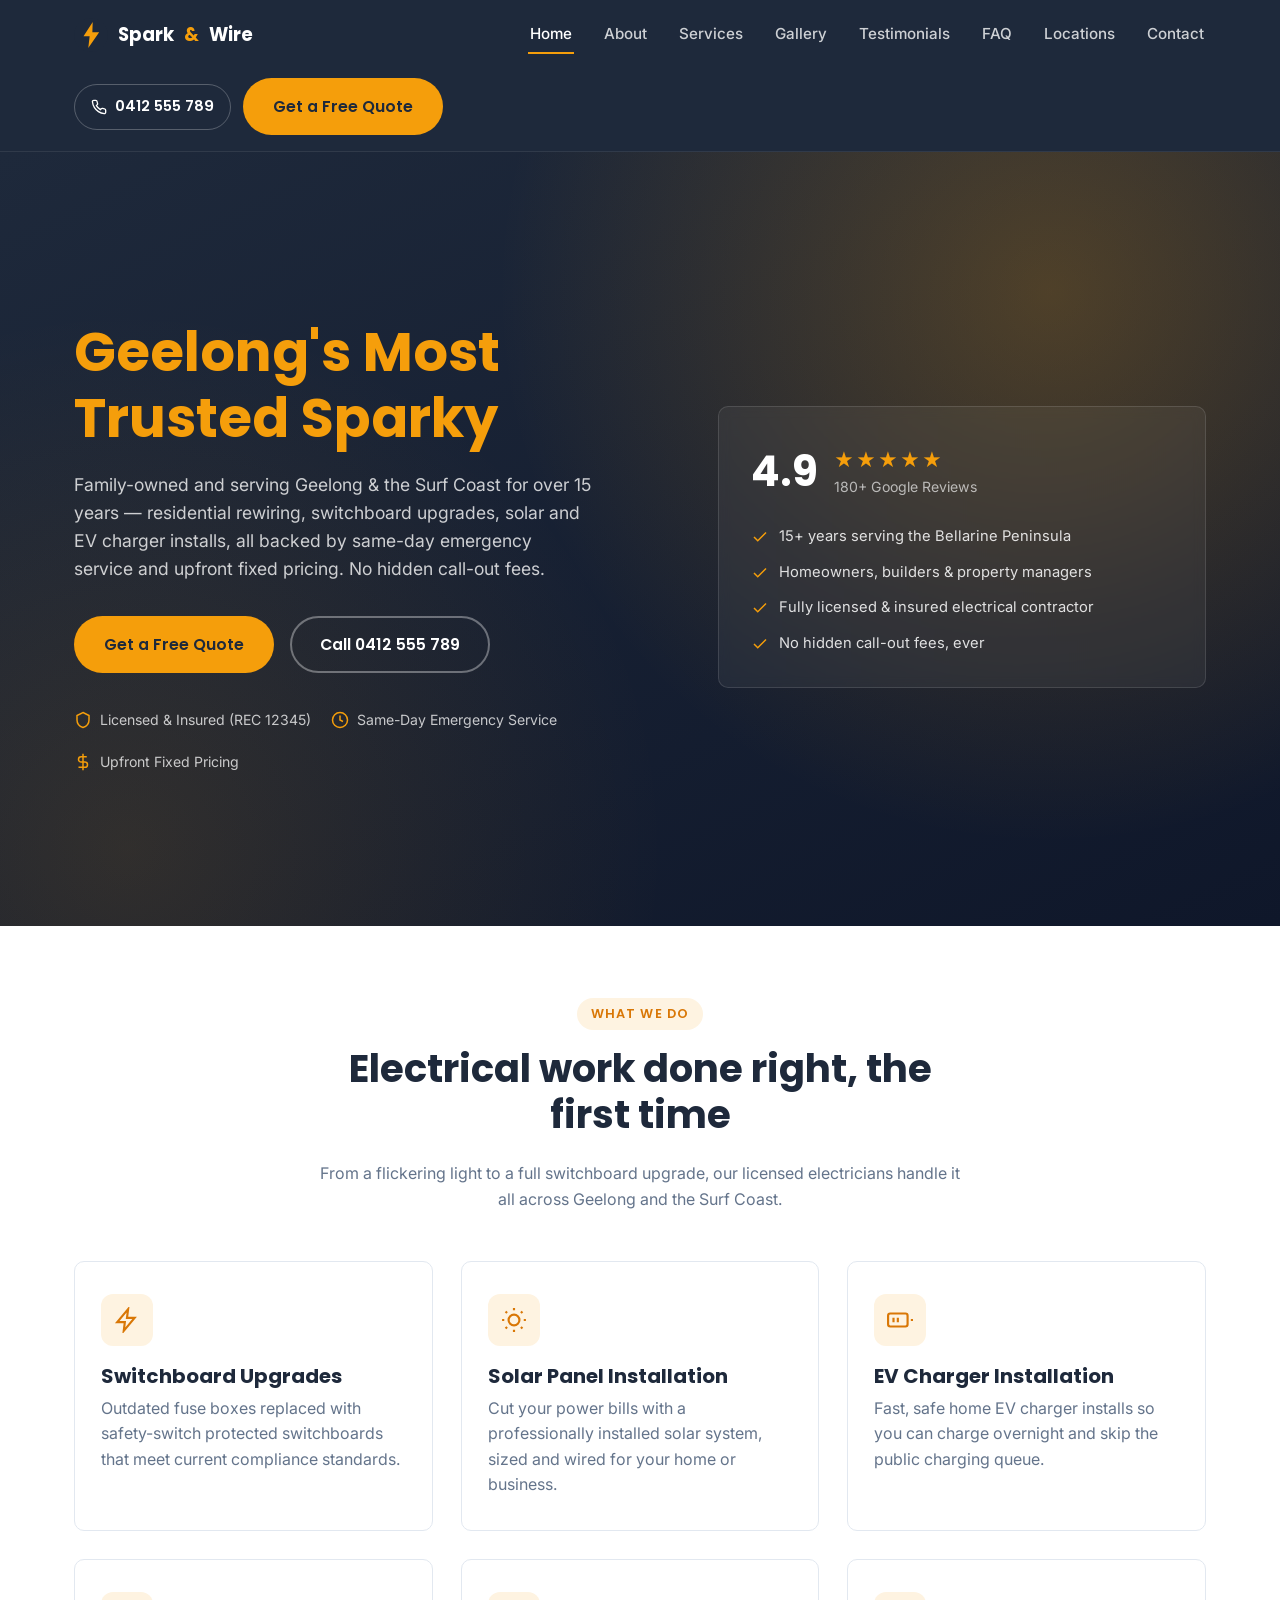
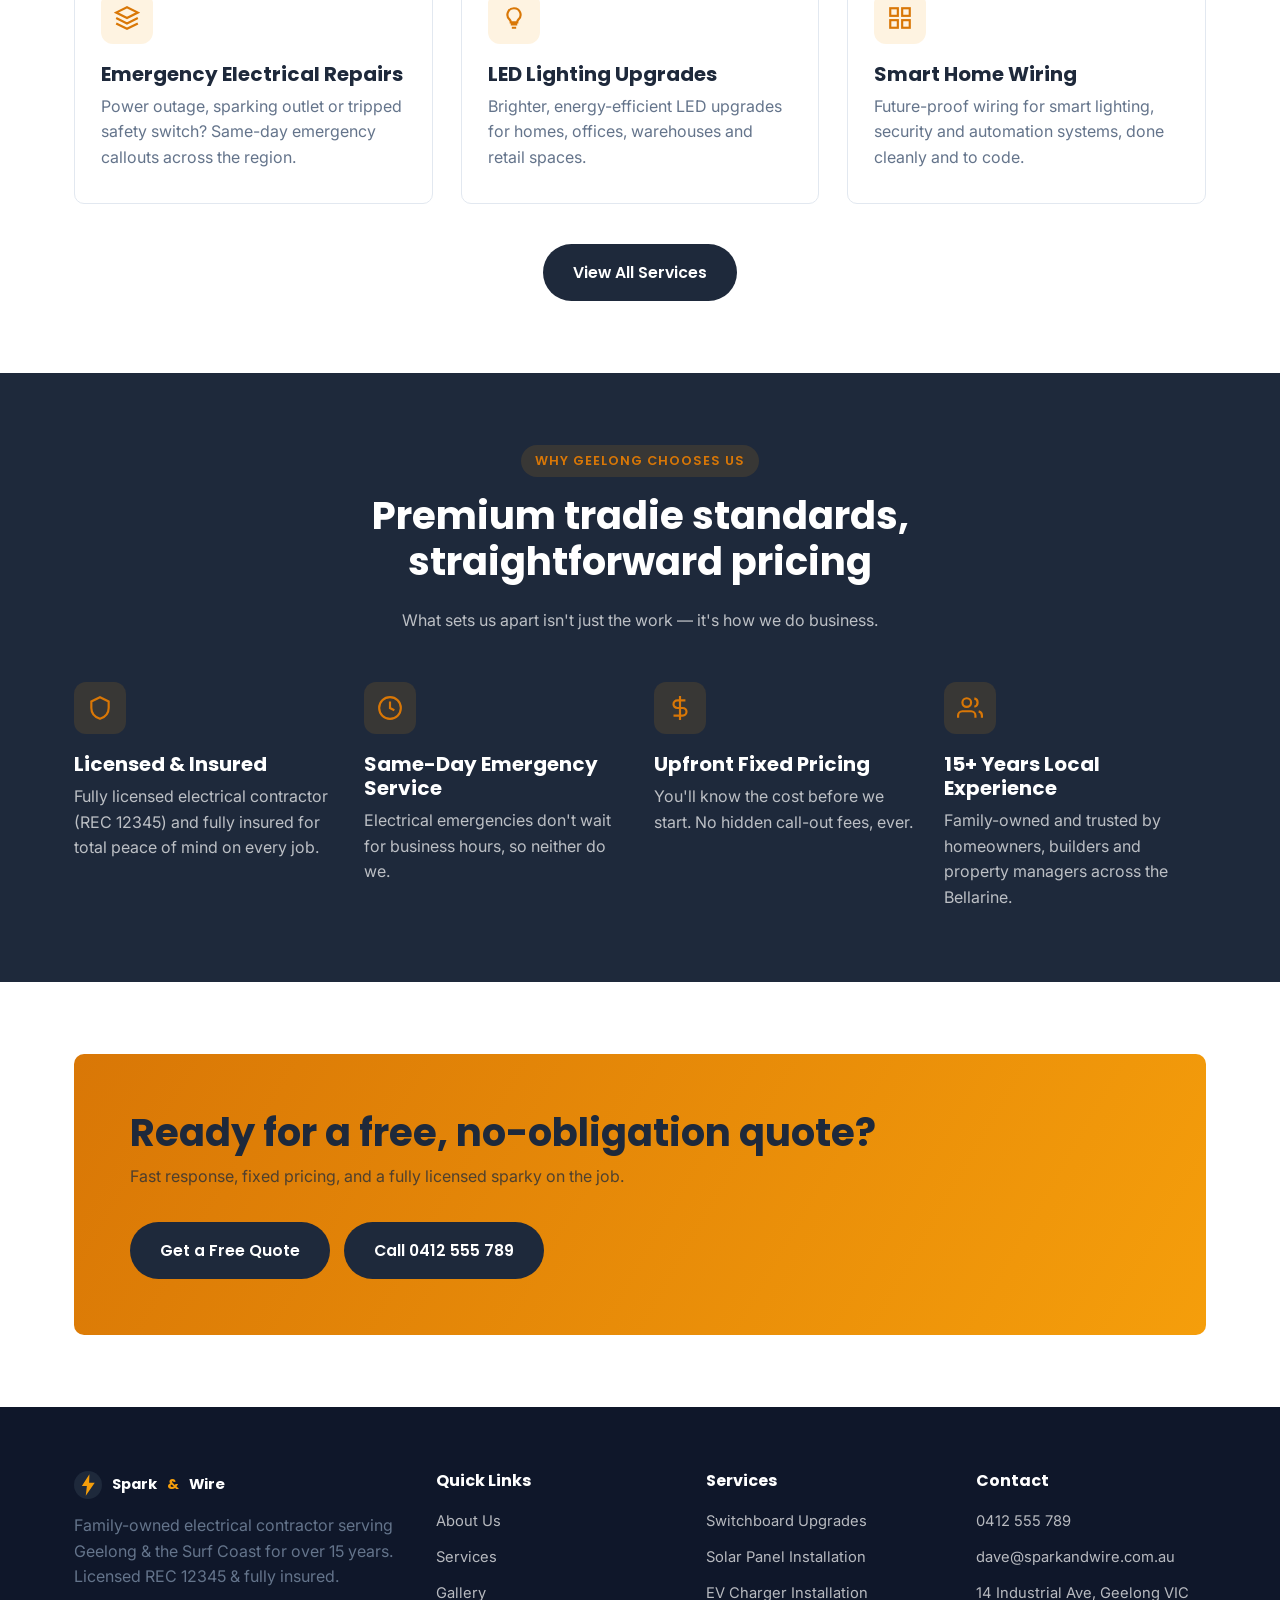
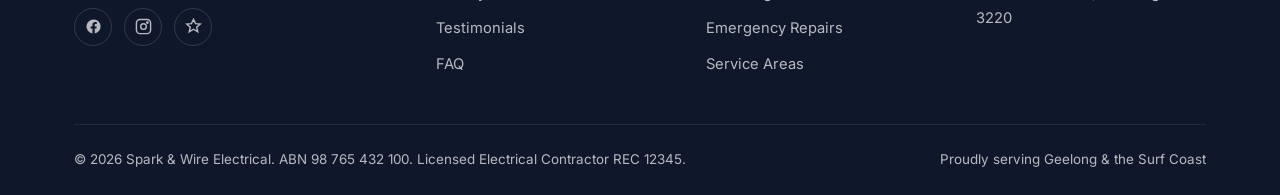
==== sites/spark-wire-electrical/index.html @ cfc1dd5f "Generated site: Spark & Wire Electrical" ====
<!DOCTYPE html>
<html lang="en-AU">
<head>
<meta charset="UTF-8">
<meta name="viewport" content="width=device-width, initial-scale=1.0">
<title>Electrician Geelong | Spark &amp; Wire Electrical — Surf Coast &amp; Bellarine</title>
<meta name="description" content="Licensed Geelong electrician with 15+ years' experience. Same-day emergency repairs, switchboard upgrades, solar &amp; EV charger installs. 4.9★ rated, 180+ reviews.">
<link rel="icon" type="image/svg+xml" href="data:image/svg+xml,%3Csvg xmlns='http://www.w3.org/2000/svg' viewBox='0 0 100 100'%3E%3Ccircle cx='50' cy='50' r='50' fill='%231e293b'/%3E%3Cpath d='M55 12 L28 54 H46 L42 88 L74 42 H54 Z' fill='%23f59e0b'/%3E%3C/svg%3E">
<link rel="preconnect" href="https://fonts.googleapis.com">
<link rel="preconnect" href="https://fonts.gstatic.com" crossorigin>
<link href="https://fonts.googleapis.com/css2?family=Poppins:wght@600;700&family=Inter:wght@400;500;600&display=swap" rel="stylesheet">
<link rel="stylesheet" href="style.css">
<meta property="og:type" content="website">
<meta property="og:title" content="Electrician Geelong | Spark & Wire Electrical">
<meta property="og:description" content="Licensed Geelong electrician with 15+ years' experience. Same-day emergency repairs, switchboard upgrades, solar & EV charger installs. 4.9★ rated, 180+ reviews.">
<meta property="og:url" content="https://www.sparkandwire.com.au/">
<script type="application/ld+json">
{
  "@context": "https://schema.org",
  "@type": "Electrician",
  "name": "Spark & Wire Electrical",
  "telephone": "+61412555789",
  "email": "dave@sparkandwire.com.au",
  "address": {
    "@type": "PostalAddress",
    "streetAddress": "14 Industrial Ave",
    "addressLocality": "Geelong",
    "addressRegion": "VIC",
    "postalCode": "3220",
    "addressCountry": "AU"
  },
  "areaServed": ["Geelong","Geelong West","Newtown","Belmont","Highton","Ocean Grove","Barwon Heads","Torquay","Lara","Corio"],
  "aggregateRating": { "@type": "AggregateRating", "ratingValue": "4.9", "reviewCount": "180" },
  "url": "https://www.sparkandwire.com.au",
  "priceRange": "$$",
  "sameAs": ["https://facebook.com/sparkandwiregeelong", "https://instagram.com/sparkandwire", "https://g.page/sparkandwireelectrical"]
}
</script>
</head>
<body>

<header class="site-header">
  <div class="header-inner">
    <a class="logo" href="index.html">
      <svg class="logo-mark" viewBox="0 0 100 100" xmlns="http://www.w3.org/2000/svg" aria-hidden="true">
        <circle cx="50" cy="50" r="50" fill="#1e293b"/>
        <path d="M55 12 L28 54 H46 L42 88 L74 42 H54 Z" fill="#f59e0b"/>
      </svg>
      Spark<span>&amp;</span>Wire
    </a>
    <nav class="main-nav" aria-label="Primary">
      <a href="index.html" aria-current="page">Home</a>
      <a href="about.html">About</a>
      <a href="services.html">Services</a>
      <a href="gallery.html">Gallery</a>
      <a href="testimonials.html">Testimonials</a>
      <a href="faq.html">FAQ</a>
      <a href="locations.html">Locations</a>
      <a href="contact.html">Contact</a>
    </nav>
    <div class="header-actions">
      <a class="call-btn" href="tel:+61412555789">
        <svg width="16" height="16" viewBox="0 0 24 24" fill="none" stroke="currentColor" stroke-width="2"><path d="M22 16.92v3a2 2 0 0 1-2.18 2 19.79 19.79 0 0 1-8.63-3.07 19.5 19.5 0 0 1-6-6 19.79 19.79 0 0 1-3.07-8.67A2 2 0 0 1 4.11 2h3a2 2 0 0 1 2 1.72c.127.96.361 1.903.7 2.81a2 2 0 0 1-.45 2.11L8.09 9.91a16 16 0 0 0 6 6l1.27-1.27a2 2 0 0 1 2.11-.45c.907.339 1.85.573 2.81.7A2 2 0 0 1 22 16.92z"/></svg>
        0412 555 789
      </a>
      <a class="btn btn-primary" href="contact.html">Get a Free Quote</a>
    </div>
  </div>
</header>

<main>

  <section class="hero">
    <div class="hero-inner">
      <div>
        <h1><em>Geelong's Most Trusted Sparky</em></h1>
        <p class="lead">Family-owned and serving Geelong &amp; the Surf Coast for over 15 years — residential rewiring, switchboard upgrades, solar and EV charger installs, all backed by same-day emergency service and upfront fixed pricing. No hidden call-out fees.</p>
        <div class="hero-ctas">
          <a class="btn btn-primary" href="contact.html">Get a Free Quote</a>
          <a class="btn btn-outline" href="tel:+61412555789">Call 0412 555 789</a>
        </div>
        <div class="trust-strip">
          <span class="trust-item"><svg viewBox="0 0 24 24" fill="none" stroke="currentColor" stroke-width="2"><path d="M12 2l8 4v6c0 5-3.5 8.5-8 10-4.5-1.5-8-5-8-10V6l8-4z"/></svg>Licensed &amp; Insured (REC 12345)</span>
          <span class="trust-item"><svg viewBox="0 0 24 24" fill="none" stroke="currentColor" stroke-width="2"><circle cx="12" cy="12" r="10"/><path d="M12 6v6l4 2"/></svg>Same-Day Emergency Service</span>
          <span class="trust-item"><svg viewBox="0 0 24 24" fill="none" stroke="currentColor" stroke-width="2"><path d="M12 1v22M17 5H9.5a3.5 3.5 0 0 0 0 7h5a3.5 3.5 0 0 1 0 7H6"/></svg>Upfront Fixed Pricing</span>
        </div>
      </div>
      <div class="hero-badge">
        <div class="rating-block">
          <div class="rating-number">4.9</div>
          <div>
            <div class="stars">★★★★★</div>
            <div class="rating-count">180+ Google Reviews</div>
          </div>
        </div>
        <ul class="hero-badge-list">
          <li><svg viewBox="0 0 24 24" fill="none" stroke="currentColor" stroke-width="2"><path d="M20 6L9 17l-5-5"/></svg>15+ years serving the Bellarine Peninsula</li>
          <li><svg viewBox="0 0 24 24" fill="none" stroke="currentColor" stroke-width="2"><path d="M20 6L9 17l-5-5"/></svg>Homeowners, builders &amp; property managers</li>
          <li><svg viewBox="0 0 24 24" fill="none" stroke="currentColor" stroke-width="2"><path d="M20 6L9 17l-5-5"/></svg>Fully licensed &amp; insured electrical contractor</li>
          <li><svg viewBox="0 0 24 24" fill="none" stroke="currentColor" stroke-width="2"><path d="M20 6L9 17l-5-5"/></svg>No hidden call-out fees, ever</li>
        </ul>
      </div>
    </div>
  </section>

  <section class="section-alt">
    <div class="container">
      <div class="section-head reveal">
        <span class="eyebrow">What We Do</span>
        <h2>Electrical work done right, the first time</h2>
        <p>From a flickering light to a full switchboard upgrade, our licensed electricians handle it all across Geelong and the Surf Coast.</p>
      </div>
      <div class="grid grid-3">
        <div class="card reveal">
          <div class="icon-badge"><svg viewBox="0 0 24 24" fill="none" stroke="currentColor" stroke-width="2"><path d="M13 2L3 14h7l-1 8 10-12h-7l1-8z"/></svg></div>
          <h3>Switchboard Upgrades</h3>
          <p>Outdated fuse boxes replaced with safety-switch protected switchboards that meet current compliance standards.</p>
        </div>
        <div class="card reveal">
          <div class="icon-badge"><svg viewBox="0 0 24 24" fill="none" stroke="currentColor" stroke-width="2"><circle cx="12" cy="12" r="5"/><path d="M12 1v2M12 21v2M4.2 4.2l1.4 1.4M18.4 18.4l1.4 1.4M1 12h2M21 12h2M4.2 19.8l1.4-1.4M18.4 5.6l1.4-1.4"/></svg></div>
          <h3>Solar Panel Installation</h3>
          <p>Cut your power bills with a professionally installed solar system, sized and wired for your home or business.</p>
        </div>
        <div class="card reveal">
          <div class="icon-badge"><svg viewBox="0 0 24 24" fill="none" stroke="currentColor" stroke-width="2"><rect x="1" y="6" width="18" height="12" rx="2"/><path d="M23 13v-2M6 10v4M10 10v4"/></svg></div>
          <h3>EV Charger Installation</h3>
          <p>Fast, safe home EV charger installs so you can charge overnight and skip the public charging queue.</p>
        </div>
        <div class="card reveal">
          <div class="icon-badge"><svg viewBox="0 0 24 24" fill="none" stroke="currentColor" stroke-width="2"><path d="M12 2L2 7l10 5 10-5-10-5zM2 17l10 5 10-5M2 12l10 5 10-5"/></svg></div>
          <h3>Emergency Electrical Repairs</h3>
          <p>Power outage, sparking outlet or tripped safety switch? Same-day emergency callouts across the region.</p>
        </div>
        <div class="card reveal">
          <div class="icon-badge"><svg viewBox="0 0 24 24" fill="none" stroke="currentColor" stroke-width="2"><path d="M9 18h6M10 21h4M12 3a6 6 0 0 0-4 10.5c.6.6 1 1.4 1 2.5h6c0-1.1.4-1.9 1-2.5A6 6 0 0 0 12 3z"/></svg></div>
          <h3>LED Lighting Upgrades</h3>
          <p>Brighter, energy-efficient LED upgrades for homes, offices, warehouses and retail spaces.</p>
        </div>
        <div class="card reveal">
          <div class="icon-badge"><svg viewBox="0 0 24 24" fill="none" stroke="currentColor" stroke-width="2"><rect x="3" y="3" width="7" height="7"/><rect x="14" y="3" width="7" height="7"/><rect x="14" y="14" width="7" height="7"/><rect x="3" y="14" width="7" height="7"/></svg></div>
          <h3>Smart Home Wiring</h3>
          <p>Future-proof wiring for smart lighting, security and automation systems, done cleanly and to code.</p>
        </div>
      </div>
      <div style="text-align:center; margin-top:40px;">
        <a class="btn btn-dark" href="services.html">View All Services</a>
      </div>
    </div>
  </section>

  <section class="section-dark">
    <div class="container">
      <div class="section-head reveal">
        <span class="eyebrow">Why Geelong Chooses Us</span>
        <h2>Premium tradie standards, straightforward pricing</h2>
        <p>What sets us apart isn't just the work — it's how we do business.</p>
      </div>
      <div class="grid grid-4">
        <div class="reveal">
          <div class="icon-badge"><svg viewBox="0 0 24 24" fill="none" stroke="currentColor" stroke-width="2"><path d="M12 2l8 4v6c0 5-3.5 8.5-8 10-4.5-1.5-8-5-8-10V6l8-4z"/></svg></div>
          <h3>Licensed &amp; Insured</h3>
          <p>Fully licensed electrical contractor (REC 12345) and fully insured for total peace of mind on every job.</p>
        </div>
        <div class="reveal">
          <div class="icon-badge"><svg viewBox="0 0 24 24" fill="none" stroke="currentColor" stroke-width="2"><circle cx="12" cy="12" r="10"/><path d="M12 6v6l4 2"/></svg></div>
          <h3>Same-Day Emergency Service</h3>
          <p>Electrical emergencies don't wait for business hours, so neither do we.</p>
        </div>
        <div class="reveal">
          <div class="icon-badge"><svg viewBox="0 0 24 24" fill="none" stroke="currentColor" stroke-width="2"><path d="M12 1v22M17 5H9.5a3.5 3.5 0 0 0 0 7h5a3.5 3.5 0 0 1 0 7H6"/></svg></div>
          <h3>Upfront Fixed Pricing</h3>
          <p>You'll know the cost before we start. No hidden call-out fees, ever.</p>
        </div>
        <div class="reveal">
          <div class="icon-badge"><svg viewBox="0 0 24 24" fill="none" stroke="currentColor" stroke-width="2"><path d="M17 21v-2a4 4 0 0 0-4-4H5a4 4 0 0 0-4 4v2M9 11a4 4 0 1 0 0-8 4 4 0 0 0 0 8zM23 21v-2a4 4 0 0 0-3-3.87M16 3.13a4 4 0 0 1 0 7.75"/></svg></div>
          <h3>15+ Years Local Experience</h3>
          <p>Family-owned and trusted by homeowners, builders and property managers across the Bellarine.</p>
        </div>
      </div>
    </div>
  </section>

  <section class="section-alt">
    <div class="container">
      <div class="cta-banner reveal">
        <div>
          <h2>Ready for a free, no-obligation quote?</h2>
          <p>Fast response, fixed pricing, and a fully licensed sparky on the job.</p>
        </div>
        <div style="display:flex; gap:14px; flex-wrap:wrap;">
          <a class="btn btn-dark" href="contact.html">Get a Free Quote</a>
          <a class="btn" style="background:var(--color-navy); color:#fff;" href="tel:+61412555789">Call 0412 555 789</a>
        </div>
      </div>
    </div>
  </section>

</main>

<footer class="site-footer">
  <div class="container">
    <div class="footer-grid">
      <div>
        <a class="footer-logo" href="index.html">
          <svg width="28" height="28" viewBox="0 0 100 100" xmlns="http://www.w3.org/2000/svg" aria-hidden="true">
            <circle cx="50" cy="50" r="50" fill="#1e293b"/>
            <path d="M55 12 L28 54 H46 L42 88 L74 42 H54 Z" fill="#f59e0b"/>
          </svg>
          Spark<span>&amp;</span>Wire
        </a>
        <p>Family-owned electrical contractor serving Geelong &amp; the Surf Coast for over 15 years. Licensed REC 12345 &amp; fully insured.</p>
        <div class="footer-socials">
          <a href="https://facebook.com/sparkandwiregeelong" aria-label="Facebook" target="_blank" rel="noopener"><svg viewBox="0 0 24 24" fill="currentColor"><path d="M22 12a10 10 0 1 0-11.5 9.9v-7H7.9V12h2.6V9.8c0-2.6 1.5-4 3.9-4 1.1 0 2.2.2 2.2.2v2.5h-1.3c-1.2 0-1.6.8-1.6 1.6V12h2.8l-.4 2.9h-2.4v7A10 10 0 0 0 22 12z"/></svg></a>
          <a href="https://instagram.com/sparkandwire" aria-label="Instagram" target="_blank" rel="noopener"><svg viewBox="0 0 24 24" fill="none" stroke="currentColor" stroke-width="2"><rect x="2" y="2" width="20" height="20" rx="5"/><circle cx="12" cy="12" r="4"/><circle cx="17.5" cy="6.5" r="1"/></svg></a>
          <a href="https://g.page/sparkandwireelectrical" aria-label="Google Reviews" target="_blank" rel="noopener"><svg viewBox="0 0 24 24" fill="none" stroke="currentColor" stroke-width="2"><path d="M12 2l2.9 6 6.6.6-5 4.5 1.5 6.4-6-3.6-6 3.6 1.5-6.4-5-4.5 6.6-.6z"/></svg></a>
        </div>
      </div>
      <div>
        <h4>Quick Links</h4>
        <ul>
          <li><a href="about.html">About Us</a></li>
          <li><a href="services.html">Services</a></li>
          <li><a href="gallery.html">Gallery</a></li>
          <li><a href="testimonials.html">Testimonials</a></li>
          <li><a href="faq.html">FAQ</a></li>
        </ul>
      </div>
      <div>
        <h4>Services</h4>
        <ul>
          <li><a href="services.html">Switchboard Upgrades</a></li>
          <li><a href="services.html">Solar Panel Installation</a></li>
          <li><a href="services.html">EV Charger Installation</a></li>
          <li><a href="services.html">Emergency Repairs</a></li>
          <li><a href="locations.html">Service Areas</a></li>
        </ul>
      </div>
      <div>
        <h4>Contact</h4>
        <ul>
          <li><a href="tel:+61412555789">0412 555 789</a></li>
          <li><a href="mailto:dave@sparkandwire.com.au">dave@sparkandwire.com.au</a></li>
          <li><a href="https://www.google.com/maps/search/?api=1&query=14+Industrial+Ave+Geelong+VIC+3220" target="_blank" rel="noopener">14 Industrial Ave, Geelong VIC 3220</a></li>
        </ul>
      </div>
    </div>
    <div class="footer-bottom">
      <span>&copy; 2026 Spark &amp; Wire Electrical. ABN 98 765 432 100. Licensed Electrical Contractor REC 12345.</span>
      <span>Proudly serving Geelong &amp; the Surf Coast</span>
    </div>
  </div>
</footer>

<script src="script.js" defer></script>
</body>
</html>
---- sites/spark-wire-electrical/style.css ----
/* Spark & Wire Electrical — shared stylesheet */

:root {
  --color-primary: #f59e0b;
  --color-primary-dark: #d97706;
  --color-primary-light: #fbbf24;
  --color-navy: #1e293b;
  --color-navy-light: #334155;
  --color-navy-lighter: #475569;
  --color-bg: #f8fafc;
  --color-white: #ffffff;
  --color-text: #1e293b;
  --color-text-light: #64748b;
  --color-border: #e2e8f0;

  --font-heading: 'Poppins', sans-serif;
  --font-body: 'Inter', sans-serif;

  --radius: 10px;
  --shadow: 0 4px 20px rgba(30, 41, 59, 0.08);
  --shadow-lg: 0 12px 32px rgba(30, 41, 59, 0.16);
  --max-width: 1180px;
}

* { box-sizing: border-box; margin: 0; padding: 0; }

html { scroll-behavior: smooth; }

body {
  font-family: var(--font-body);
  color: var(--color-text);
  background: var(--color-bg);
  line-height: 1.6;
  -webkit-font-smoothing: antialiased;
}

img, svg { max-width: 100%; display: block; }

a { color: inherit; text-decoration: none; }

h1, h2, h3, h4 {
  font-family: var(--font-heading);
  font-weight: 700;
  line-height: 1.2;
  color: var(--color-navy);
}

h1 { font-size: clamp(2.2rem, 5vw, 3.4rem); }
h2 { font-size: clamp(1.7rem, 3.5vw, 2.4rem); margin-bottom: 0.6em; }
h3 { font-size: 1.25rem; margin-bottom: 0.4em; }

p { color: var(--color-text-light); }

.container {
  max-width: var(--max-width);
  margin: 0 auto;
  padding: 0 24px;
}

section { padding: 72px 0; }

.eyebrow {
  display: inline-block;
  font-family: var(--font-heading);
  font-size: 0.8rem;
  font-weight: 600;
  letter-spacing: 0.08em;
  text-transform: uppercase;
  color: var(--color-primary-dark);
  background: rgba(245, 158, 11, 0.12);
  padding: 6px 14px;
  border-radius: 999px;
  margin-bottom: 16px;
}

.section-head {
  max-width: 640px;
  margin: 0 auto 48px;
  text-align: center;
}

/* Buttons */
.btn {
  display: inline-flex;
  align-items: center;
  justify-content: center;
  gap: 8px;
  font-family: var(--font-heading);
  font-weight: 600;
  font-size: 0.98rem;
  padding: 14px 28px;
  border-radius: 999px;
  border: 2px solid transparent;
  cursor: pointer;
  transition: transform 0.2s ease, box-shadow 0.2s ease, background 0.2s ease;
}

.btn-primary {
  background: var(--color-primary);
  color: var(--color-navy);
}
.btn-primary:hover {
  background: var(--color-primary-light);
  transform: translateY(-2px);
  box-shadow: 0 8px 20px rgba(245, 158, 11, 0.35);
}

.btn-outline {
  background: transparent;
  border-color: rgba(255, 255, 255, 0.35);
  color: var(--color-white);
}
.btn-outline:hover {
  border-color: var(--color-primary);
  color: var(--color-primary);
  transform: translateY(-2px);
}

.btn-dark {
  background: var(--color-navy);
  color: var(--color-white);
}
.btn-dark:hover {
  background: var(--color-navy-light);
  transform: translateY(-2px);
  box-shadow: var(--shadow-lg);
}

/* Header */
.site-header {
  background: var(--color-navy);
  position: sticky;
  top: 0;
  z-index: 100;
  border-bottom: 1px solid rgba(255, 255, 255, 0.08);
}

.header-inner {
  max-width: var(--max-width);
  margin: 0 auto;
  padding: 16px 24px;
  display: flex;
  align-items: center;
  justify-content: space-between;
  gap: 24px;
  flex-wrap: wrap;
}

.logo {
  display: flex;
  align-items: center;
  gap: 10px;
  font-family: var(--font-heading);
  font-weight: 700;
  font-size: 1.15rem;
  color: var(--color-white);
}

.logo-mark {
  width: 34px;
  height: 34px;
  flex-shrink: 0;
}

.logo span { color: var(--color-primary); }

.main-nav {
  display: flex;
  align-items: center;
  gap: 28px;
  flex-wrap: wrap;
}

.main-nav a {
  font-size: 0.95rem;
  font-weight: 500;
  color: rgba(255, 255, 255, 0.78);
  padding: 6px 2px;
  border-bottom: 2px solid transparent;
  transition: color 0.2s ease, border-color 0.2s ease;
}

.main-nav a:hover,
.main-nav a[aria-current="page"] {
  color: var(--color-white);
  border-color: var(--color-primary);
}

.header-actions {
  display: flex;
  align-items: center;
  gap: 12px;
}

.call-btn {
  display: inline-flex;
  align-items: center;
  gap: 8px;
  font-family: var(--font-heading);
  font-weight: 600;
  font-size: 0.92rem;
  color: var(--color-white);
  padding: 10px 16px;
  border-radius: 999px;
  border: 1px solid rgba(255, 255, 255, 0.25);
  transition: border-color 0.2s ease, color 0.2s ease;
}
.call-btn:hover { border-color: var(--color-primary); color: var(--color-primary); }

@media (max-width: 840px) {
  .header-inner { flex-direction: column; align-items: flex-start; }
  .main-nav {
    width: 100%;
    justify-content: flex-start;
    gap: 16px;
    overflow-x: auto;
    padding-bottom: 4px;
  }
  .header-actions { width: 100%; }
  .header-actions .btn-primary { flex: 1; }
}

/* Hero */
.hero {
  background: linear-gradient(155deg, var(--color-navy) 0%, #0f172a 100%);
  color: var(--color-white);
  position: relative;
  overflow: hidden;
}

.hero::before {
  content: "";
  position: absolute;
  inset: 0;
  background:
    radial-gradient(circle at 82% 18%, rgba(245, 158, 11, 0.25), transparent 45%),
    radial-gradient(circle at 10% 90%, rgba(245, 158, 11, 0.12), transparent 40%);
  pointer-events: none;
}

.hero-inner {
  position: relative;
  padding: 96px 24px 80px;
  max-width: var(--max-width);
  margin: 0 auto;
  display: grid;
  grid-template-columns: 1.1fr 0.9fr;
  gap: 48px;
  align-items: center;
}

.hero h1 { color: var(--color-white); margin-bottom: 20px; }
.hero h1 em { color: var(--color-primary); font-style: normal; }

.hero p.lead {
  color: rgba(255, 255, 255, 0.78);
  font-size: 1.1rem;
  max-width: 520px;
  margin-bottom: 32px;
}

.hero-ctas { display: flex; gap: 16px; flex-wrap: wrap; margin-bottom: 36px; }

.trust-strip {
  display: flex;
  flex-wrap: wrap;
  gap: 20px;
}

.trust-item {
  display: flex;
  align-items: center;
  gap: 8px;
  font-size: 0.88rem;
  color: rgba(255, 255, 255, 0.75);
}
.trust-item svg { width: 18px; height: 18px; flex-shrink: 0; color: var(--color-primary); }

.hero-badge {
  background: rgba(255, 255, 255, 0.05);
  border: 1px solid rgba(255, 255, 255, 0.12);
  border-radius: var(--radius);
  padding: 32px;
  backdrop-filter: blur(6px);
}

.rating-block { display: flex; align-items: center; gap: 16px; margin-bottom: 20px; }
.rating-number { font-family: var(--font-heading); font-size: 2.6rem; font-weight: 700; color: var(--color-white); }
.stars { color: var(--color-primary); font-size: 1.2rem; letter-spacing: 2px; }
.rating-count { color: rgba(255, 255, 255, 0.65); font-size: 0.88rem; }

.hero-badge-list { display: grid; gap: 12px; }
.hero-badge-list li {
  display: flex;
  align-items: center;
  gap: 10px;
  font-size: 0.92rem;
  color: rgba(255, 255, 255, 0.85);
  list-style: none;
}
.hero-badge-list svg { width: 18px; height: 18px; color: var(--color-primary); flex-shrink: 0; }

@media (max-width: 900px) {
  .hero-inner { grid-template-columns: 1fr; padding: 64px 20px 56px; }
}

/* Cards / grids */
.grid {
  display: grid;
  gap: 28px;
}
.grid-3 { grid-template-columns: repeat(3, 1fr); }
.grid-4 { grid-template-columns: repeat(4, 1fr); }
.grid-2 { grid-template-columns: repeat(2, 1fr); }

@media (max-width: 960px) {
  .grid-3, .grid-4 { grid-template-columns: repeat(2, 1fr); }
}
@media (max-width: 620px) {
  .grid-3, .grid-4, .grid-2 { grid-template-columns: 1fr; }
}

.card {
  background: var(--color-white);
  border: 1px solid var(--color-border);
  border-radius: var(--radius);
  padding: 32px 26px;
  transition: transform 0.25s ease, box-shadow 0.25s ease, border-color 0.25s ease;
}
.card:hover {
  transform: translateY(-6px);
  box-shadow: var(--shadow-lg);
  border-color: rgba(245, 158, 11, 0.4);
}

.icon-badge {
  width: 52px;
  height: 52px;
  border-radius: 12px;
  background: rgba(245, 158, 11, 0.12);
  display: flex;
  align-items: center;
  justify-content: center;
  margin-bottom: 18px;
}
.icon-badge svg { width: 26px; height: 26px; color: var(--color-primary-dark); }

/* Sections with dark background */
.section-dark {
  background: var(--color-navy);
  color: var(--color-white);
}
.section-dark h2, .section-dark h3 { color: var(--color-white); }
.section-dark p { color: rgba(255, 255, 255, 0.7); }

.section-alt { background: var(--color-white); }

/* Placeholder image blocks (no external images) */
.placeholder-block {
  border-radius: var(--radius);
  aspect-ratio: 4 / 3;
  display: flex;
  align-items: flex-end;
  padding: 20px;
  position: relative;
  overflow: hidden;
  color: var(--color-white);
  font-family: var(--font-heading);
  font-weight: 600;
}
.placeholder-block::before {
  content: "";
  position: absolute;
  inset: 0;
  background-image: repeating-linear-gradient(135deg, rgba(255,255,255,0.06) 0 2px, transparent 2px 14px);
}
.placeholder-block span { position: relative; z-index: 1; }
.placeholder-block svg { position: absolute; top: 20px; right: 20px; width: 30px; height: 30px; opacity: 0.5; z-index: 1; }

.ph-1 { background: linear-gradient(135deg, var(--color-navy), #0f172a); }
.ph-2 { background: linear-gradient(135deg, var(--color-primary-dark), var(--color-primary)); }
.ph-3 { background: linear-gradient(135deg, var(--color-navy-light), var(--color-navy)); }
.ph-4 { background: linear-gradient(135deg, var(--color-primary), #b45309); }
.ph-5 { background: linear-gradient(135deg, #0f172a, var(--color-navy-lighter)); }
.ph-6 { background: linear-gradient(135deg, #92400e, var(--color-primary)); }

/* CTA banner */
.cta-banner {
  background: linear-gradient(120deg, var(--color-primary-dark), var(--color-primary));
  color: var(--color-navy);
  border-radius: var(--radius);
  padding: 56px;
  display: flex;
  align-items: center;
  justify-content: space-between;
  gap: 32px;
  flex-wrap: wrap;
}
.cta-banner h2 { color: var(--color-navy); margin-bottom: 8px; }
.cta-banner p { color: rgba(30, 41, 59, 0.75); margin: 0; }

/* Footer */
.site-footer {
  background: #0f172a;
  color: rgba(255, 255, 255, 0.7);
  padding: 64px 0 24px;
}
.footer-grid {
  display: grid;
  grid-template-columns: 1.4fr 1fr 1fr 1fr;
  gap: 40px;
  margin-bottom: 48px;
}
@media (max-width: 800px) {
  .footer-grid { grid-template-columns: 1fr 1fr; }
}
@media (max-width: 520px) {
  .footer-grid { grid-template-columns: 1fr; }
}
.footer-grid h4 { color: var(--color-white); font-size: 1rem; margin-bottom: 18px; }
.footer-grid ul { list-style: none; display: grid; gap: 10px; }
.footer-grid a { font-size: 0.92rem; transition: color 0.2s ease; }
.footer-grid a:hover { color: var(--color-primary); }
.footer-logo { display: flex; align-items: center; gap: 10px; font-family: var(--font-heading); font-weight: 700; color: var(--color-white); margin-bottom: 14px; font-size: 1.1rem; }
.footer-logo span { color: var(--color-primary); }
.footer-socials { display: flex; gap: 12px; margin-top: 18px; }
.footer-socials a {
  width: 38px; height: 38px;
  display: flex; align-items: center; justify-content: center;
  border: 1px solid rgba(255,255,255,0.15);
  border-radius: 50%;
  transition: border-color 0.2s ease, color 0.2s ease;
}
.footer-socials a:hover { border-color: var(--color-primary); color: var(--color-primary); }
.footer-socials svg { width: 17px; height: 17px; }
.footer-bottom {
  border-top: 1px solid rgba(255, 255, 255, 0.08);
  padding-top: 24px;
  display: flex;
  justify-content: space-between;
  flex-wrap: wrap;
  gap: 12px;
  font-size: 0.84rem;
}

/* Forms */
.form-grid { display: grid; gap: 20px; grid-template-columns: 1fr 1fr; }
@media (max-width: 700px) { .form-grid { grid-template-columns: 1fr; } }
.form-field { display: flex; flex-direction: column; gap: 8px; }
.form-field.full { grid-column: 1 / -1; }
.form-field label { font-size: 0.88rem; font-weight: 600; color: var(--color-navy); }
.form-field input,
.form-field select,
.form-field textarea {
  font-family: var(--font-body);
  font-size: 0.98rem;
  padding: 13px 16px;
  border: 1px solid var(--color-border);
  border-radius: 8px;
  background: var(--color-white);
  color: var(--color-text);
}
.form-field input:focus,
.form-field select:focus,
.form-field textarea:focus {
  outline: none;
  border-color: var(--color-primary);
  box-shadow: 0 0 0 3px rgba(245, 158, 11, 0.18);
}
.map-embed { border-radius: var(--radius); overflow: hidden; border: 1px solid var(--color-border); }
.map-embed iframe { width: 100%; height: 100%; min-height: 340px; border: 0; display: block; }

.contact-info-list { display: grid; gap: 20px; margin-top: 28px; }
.contact-info-item { display: flex; gap: 14px; align-items: flex-start; }
.contact-info-item .icon-badge { margin-bottom: 0; flex-shrink: 0; }
.contact-info-item strong { display: block; color: var(--color-navy); font-family: var(--font-heading); font-size: 0.95rem; margin-bottom: 2px; }

/* FAQ */
.faq-item {
  border-bottom: 1px solid var(--color-border);
  padding: 22px 0;
}
.faq-item summary {
  cursor: pointer;
  font-family: var(--font-heading);
  font-weight: 600;
  font-size: 1.05rem;
  color: var(--color-navy);
  display: flex;
  justify-content: space-between;
  align-items: center;
  gap: 16px;
  list-style: none;
}
.faq-item summary::-webkit-details-marker { display: none; }
.faq-item summary::after {
  content: "+";
  font-size: 1.4rem;
  color: var(--color-primary-dark);
  flex-shrink: 0;
  transition: transform 0.2s ease;
}
.faq-item[open] summary::after { transform: rotate(45deg); }
.faq-item p { margin-top: 14px; }

/* Location chips / pages */
.location-grid { display: grid; grid-template-columns: repeat(5, 1fr); gap: 16px; }
@media (max-width: 900px) { .location-grid { grid-template-columns: repeat(3, 1fr); } }
@media (max-width: 560px) { .location-grid { grid-template-columns: repeat(2, 1fr); } }
.location-chip {
  background: var(--color-white);
  border: 1px solid var(--color-border);
  border-radius: var(--radius);
  padding: 22px 16px;
  text-align: center;
  transition: transform 0.2s ease, border-color 0.2s ease;
}
.location-chip:hover { transform: translateY(-4px); border-color: var(--color-primary); }
.location-chip svg { width: 22px; height: 22px; color: var(--color-primary-dark); margin: 0 auto 10px; }
.location-chip strong { font-family: var(--font-heading); font-size: 0.95rem; color: var(--color-navy); }

.location-detail {
  border: 1px solid var(--color-border);
  border-radius: var(--radius);
  padding: 28px;
  background: var(--color-white);
}

/* Rating widget (testimonials page) */
.rating-widget {
  background: var(--color-white);
  border: 1px solid var(--color-border);
  border-radius: var(--radius);
  padding: 48px;
  text-align: center;
  max-width: 480px;
  margin: 0 auto;
  box-shadow: var(--shadow);
}
.rating-widget .rating-number { color: var(--color-navy); }
.rating-widget .stars { font-size: 1.6rem; }

/* Scroll animation */
.reveal {
  opacity: 0;
  transform: translateY(24px);
  transition: opacity 0.7s ease, transform 0.7s ease;
}
.reveal.is-visible {
  opacity: 1;
  transform: translateY(0);
}

/* Breadcrumb-ish page header for interior pages */
.page-header {
  background: linear-gradient(155deg, var(--color-navy) 0%, #0f172a 100%);
  color: var(--color-white);
  padding: 72px 0 56px;
  text-align: center;
}
.page-header h1 { color: var(--color-white); }
.page-header p { color: rgba(255, 255, 255, 0.72); max-width: 560px; margin: 14px auto 0; }

.divider { height: 1px; background: var(--color-border); margin: 56px 0; }
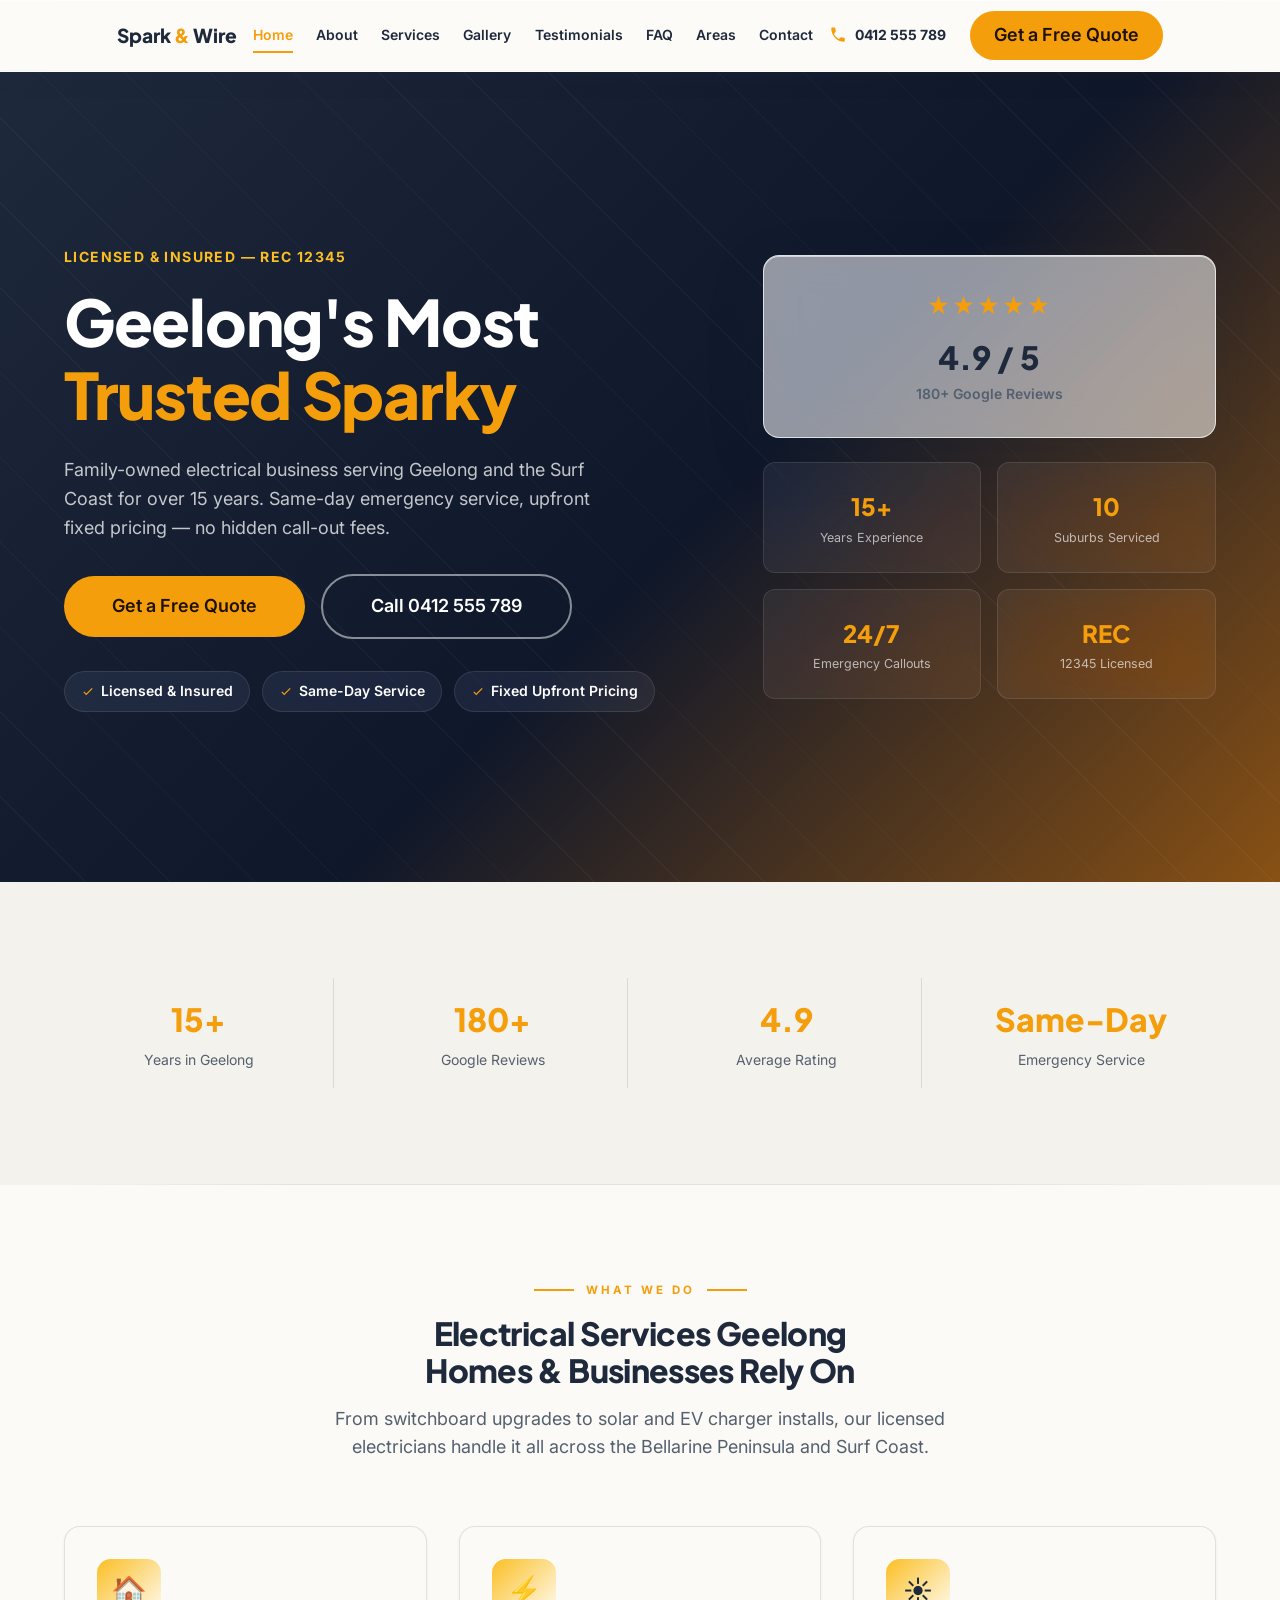
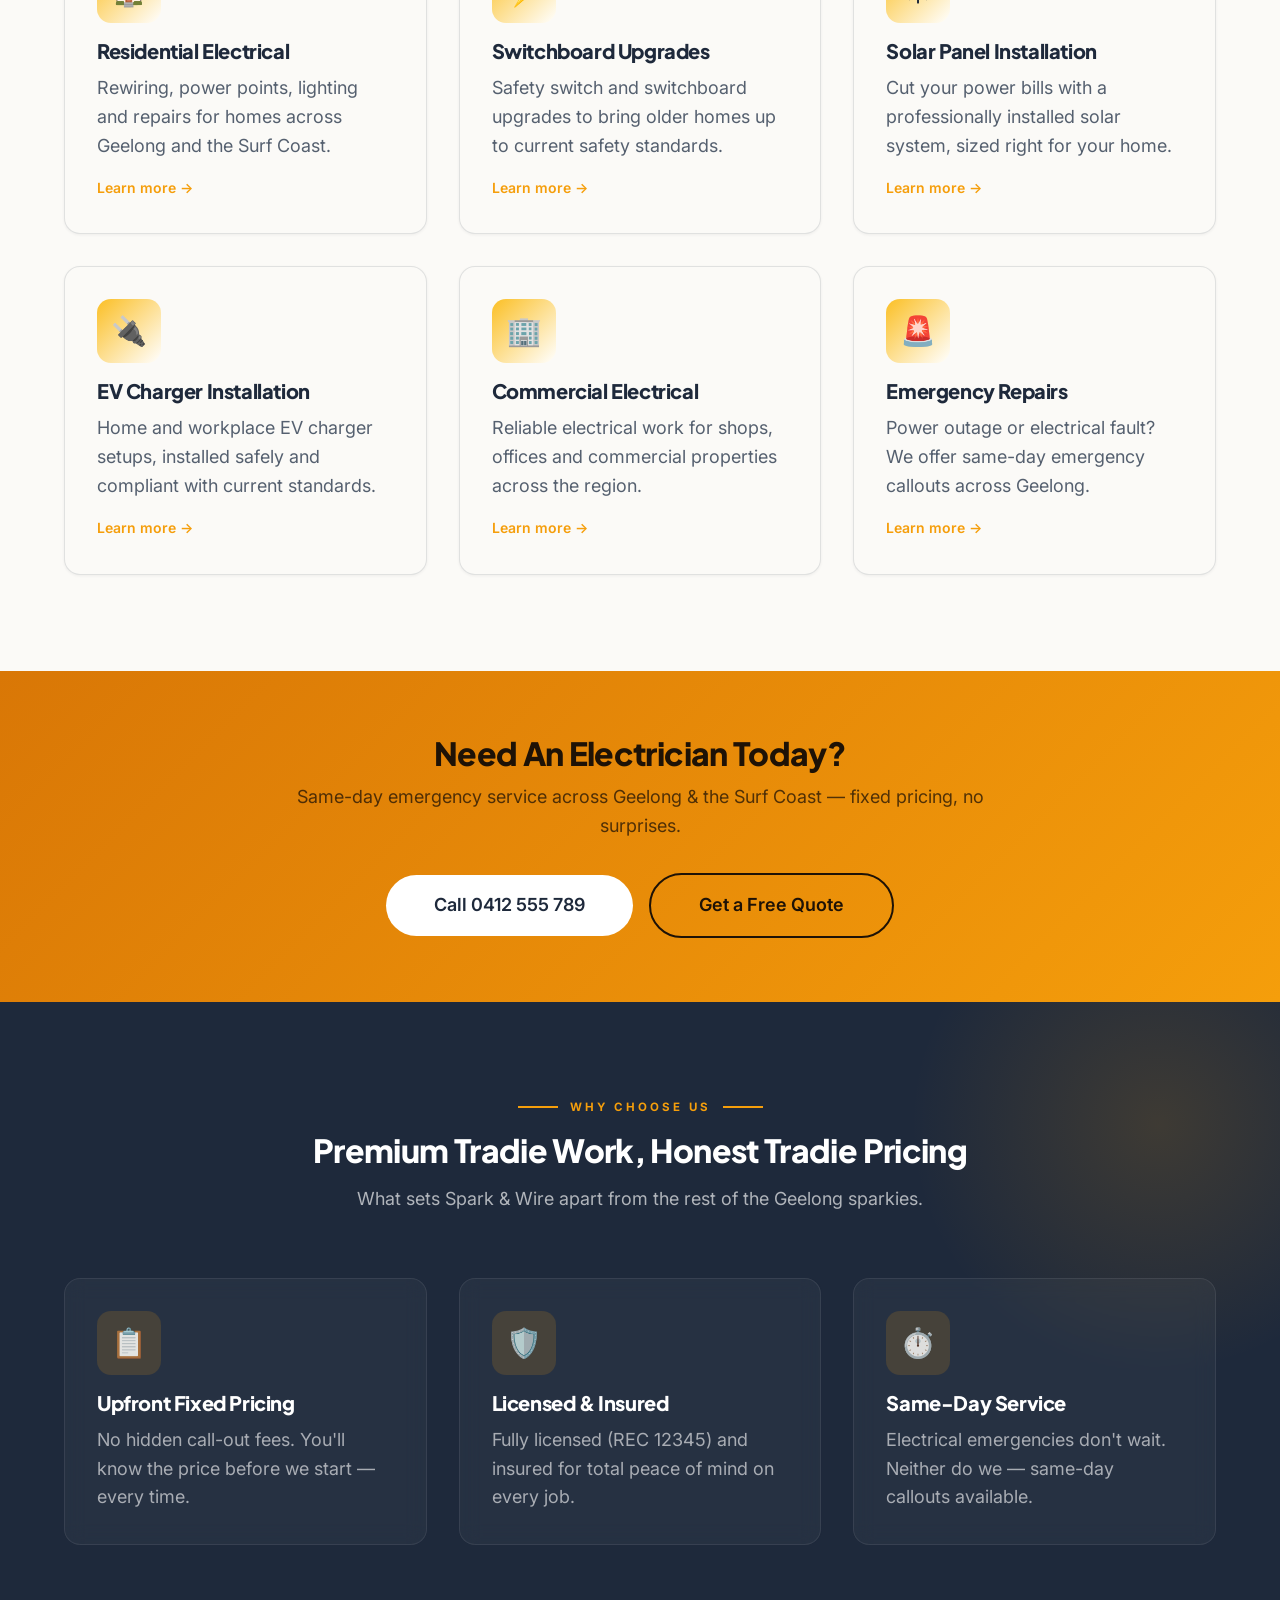
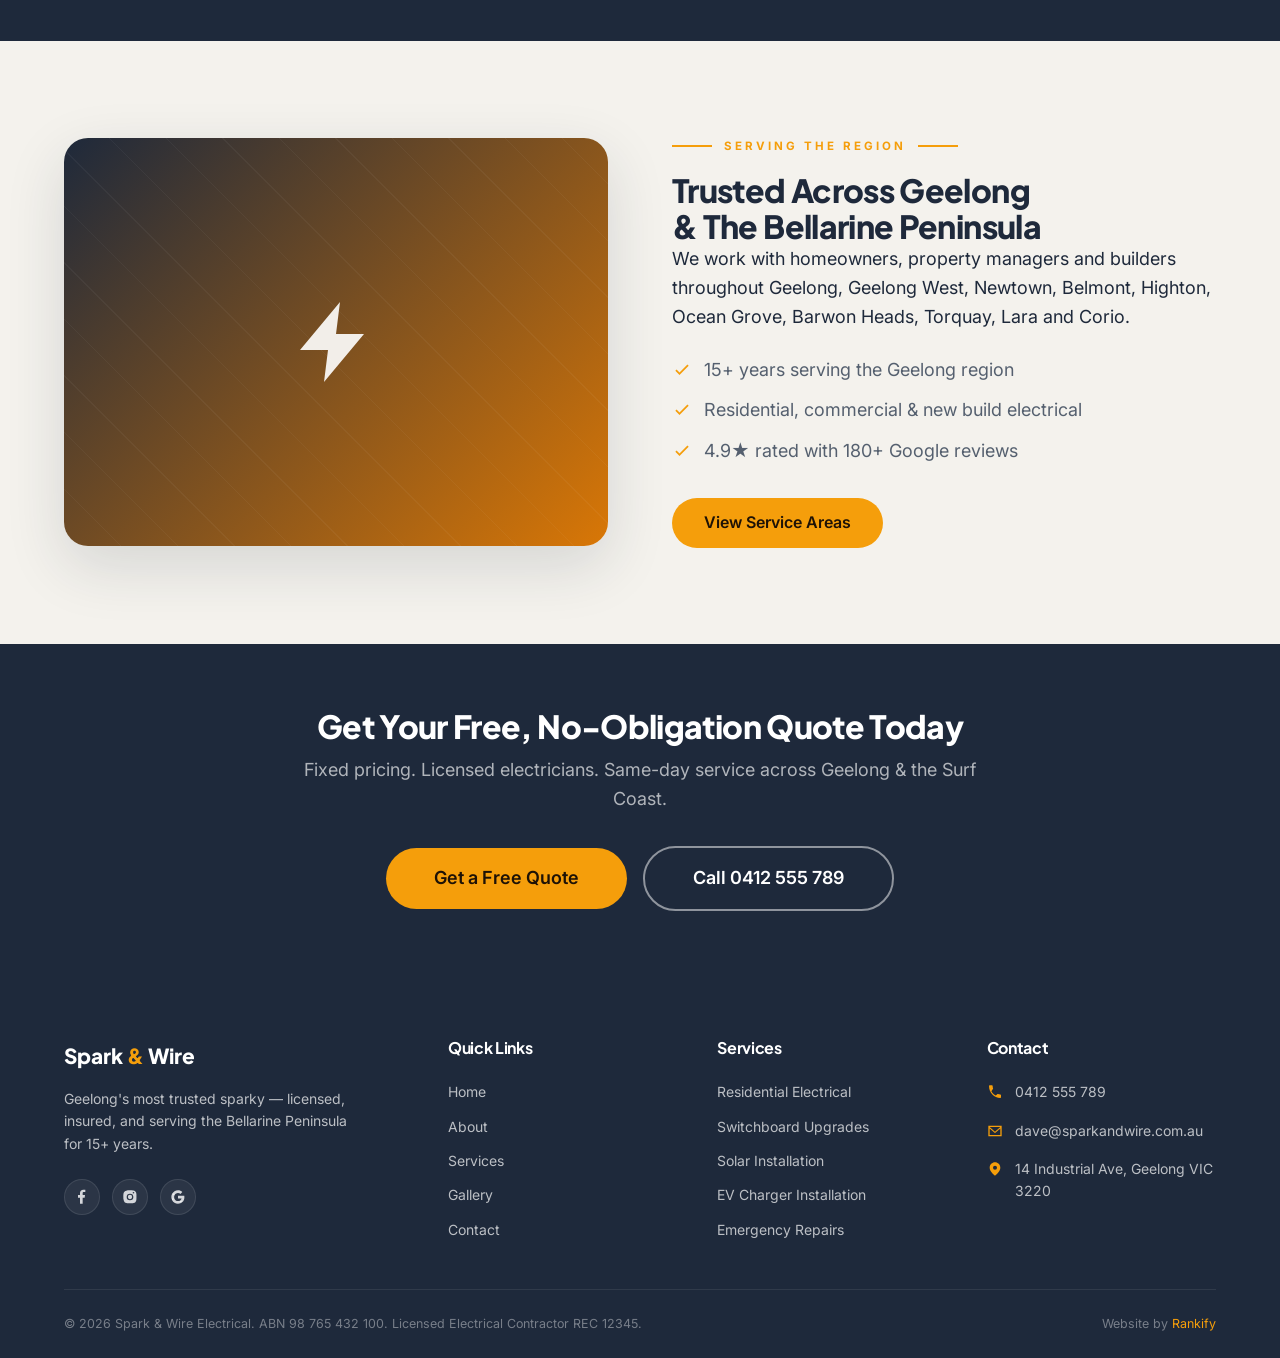
==== commit 5dfebace: "Generated site: Spark & Wire Electrical" ====
--- a/sites/spark-wire-electrical/index.html
+++ b/sites/spark-wire-electrical/index.html
@@ -2,25 +2,27 @@
 <html lang="en-AU">
 <head>
 <meta charset="UTF-8">
-<meta name="viewport" content="width=device-width, initial-scale=1.0">
-<title>Electrician Geelong | Spark &amp; Wire Electrical — Surf Coast &amp; Bellarine</title>
-<meta name="description" content="Licensed Geelong electrician with 15+ years' experience. Same-day emergency repairs, switchboard upgrades, solar &amp; EV charger installs. 4.9★ rated, 180+ reviews.">
-<link rel="icon" type="image/svg+xml" href="data:image/svg+xml,%3Csvg xmlns='http://www.w3.org/2000/svg' viewBox='0 0 100 100'%3E%3Ccircle cx='50' cy='50' r='50' fill='%231e293b'/%3E%3Cpath d='M55 12 L28 54 H46 L42 88 L74 42 H54 Z' fill='%23f59e0b'/%3E%3C/svg%3E">
+<meta name="viewport" content="width=device-width, initial-scale=1">
+<title>Geelong Electrician | Spark & Wire Electrical — Geelong & Surf Coast</title>
+<meta name="description" content="Spark & Wire Electrical — Geelong's most trusted sparky. Residential & commercial electrical, switchboard upgrades, solar & EV charging. Same-day service, fixed pricing.">
+<meta property="og:title" content="Spark & Wire Electrical — Geelong's Most Trusted Sparky">
+<meta property="og:description" content="Family-owned electrical business serving Geelong and the Surf Coast for 15+ years. Licensed, insured, same-day emergency service.">
+<meta property="og:type" content="website">
+<meta property="og:url" content="https://sparkandwire.com.au/">
+<link rel="icon" type="image/svg+xml" href="data:image/svg+xml,%3Csvg xmlns='http://www.w3.org/2000/svg' viewBox='0 0 100 100'%3E%3Ccircle cx='50' cy='50' r='50' fill='%231e293b'/%3E%3Cpath d='M55 15 L30 55 H48 L42 85 L72 42 H52 Z' fill='%23f59e0b'/%3E%3C/svg%3E">
 <link rel="preconnect" href="https://fonts.googleapis.com">
 <link rel="preconnect" href="https://fonts.gstatic.com" crossorigin>
-<link href="https://fonts.googleapis.com/css2?family=Poppins:wght@600;700&family=Inter:wght@400;500;600&display=swap" rel="stylesheet">
+<link href="https://fonts.googleapis.com/css2?family=Plus+Jakarta+Sans:wght@700;800&family=Inter:wght@400;600;700&display=swap" rel="stylesheet">
 <link rel="stylesheet" href="style.css">
-<meta property="og:type" content="website">
-<meta property="og:title" content="Electrician Geelong | Spark & Wire Electrical">
-<meta property="og:description" content="Licensed Geelong electrician with 15+ years' experience. Same-day emergency repairs, switchboard upgrades, solar & EV charger installs. 4.9★ rated, 180+ reviews.">
-<meta property="og:url" content="https://www.sparkandwire.com.au/">
 <script type="application/ld+json">
 {
   "@context": "https://schema.org",
   "@type": "Electrician",
   "name": "Spark & Wire Electrical",
+  "url": "https://sparkandwire.com.au/",
   "telephone": "+61412555789",
   "email": "dave@sparkandwire.com.au",
+  "priceRange": "$$",
   "address": {
     "@type": "PostalAddress",
     "streetAddress": "14 Industrial Ave",
@@ -29,168 +31,217 @@
     "postalCode": "3220",
     "addressCountry": "AU"
   },
+  "geo": { "@type": "GeoCoordinates", "latitude": -38.1499, "longitude": 144.3617 },
+  "openingHoursSpecification": [{ "@type": "OpeningHoursSpecification", "dayOfWeek": ["Monday","Tuesday","Wednesday","Thursday","Friday"], "opens": "07:00", "closes": "17:00" }],
+  "aggregateRating": { "@type": "AggregateRating", "ratingValue": "4.9", "reviewCount": "180" },
   "areaServed": ["Geelong","Geelong West","Newtown","Belmont","Highton","Ocean Grove","Barwon Heads","Torquay","Lara","Corio"],
-  "aggregateRating": { "@type": "AggregateRating", "ratingValue": "4.9", "reviewCount": "180" },
-  "url": "https://www.sparkandwire.com.au",
-  "priceRange": "$$",
-  "sameAs": ["https://facebook.com/sparkandwiregeelong", "https://instagram.com/sparkandwire", "https://g.page/sparkandwireelectrical"]
+  "sameAs": ["https://facebook.com/sparkandwiregeelong","https://instagram.com/sparkandwire","https://g.page/sparkandwireelectrical"]
 }
 </script>
 </head>
 <body>
 
 <header class="site-header">
-  <div class="header-inner">
-    <a class="logo" href="index.html">
-      <svg class="logo-mark" viewBox="0 0 100 100" xmlns="http://www.w3.org/2000/svg" aria-hidden="true">
-        <circle cx="50" cy="50" r="50" fill="#1e293b"/>
-        <path d="M55 12 L28 54 H46 L42 88 L74 42 H54 Z" fill="#f59e0b"/>
-      </svg>
-      Spark<span>&amp;</span>Wire
-    </a>
-    <nav class="main-nav" aria-label="Primary">
-      <a href="index.html" aria-current="page">Home</a>
+  <div class="container">
+    <a href="index.html" class="logo">Spark <span>&amp;</span> Wire</a>
+    <nav class="nav-links">
+      <a href="index.html" class="active">Home</a>
       <a href="about.html">About</a>
       <a href="services.html">Services</a>
       <a href="gallery.html">Gallery</a>
       <a href="testimonials.html">Testimonials</a>
       <a href="faq.html">FAQ</a>
-      <a href="locations.html">Locations</a>
+      <a href="locations.html">Areas</a>
       <a href="contact.html">Contact</a>
     </nav>
     <div class="header-actions">
-      <a class="call-btn" href="tel:+61412555789">
-        <svg width="16" height="16" viewBox="0 0 24 24" fill="none" stroke="currentColor" stroke-width="2"><path d="M22 16.92v3a2 2 0 0 1-2.18 2 19.79 19.79 0 0 1-8.63-3.07 19.5 19.5 0 0 1-6-6 19.79 19.79 0 0 1-3.07-8.67A2 2 0 0 1 4.11 2h3a2 2 0 0 1 2 1.72c.127.96.361 1.903.7 2.81a2 2 0 0 1-.45 2.11L8.09 9.91a16 16 0 0 0 6 6l1.27-1.27a2 2 0 0 1 2.11-.45c.907.339 1.85.573 2.81.7A2 2 0 0 1 22 16.92z"/></svg>
+      <a class="header-phone" href="tel:+61412555789">
+        <svg viewBox="0 0 24 24"><path d="M6.6 10.8c1.4 2.8 3.8 5.1 6.6 6.6l2.2-2.2c.3-.3.7-.4 1-.2 1.1.4 2.3.6 3.6.6.6 0 1 .4 1 1V20c0 .6-.4 1-1 1C10.9 21 3 13.1 3 3c0-.6.4-1 1-1h3.5c.6 0 1 .4 1 1 0 1.2.2 2.4.6 3.6.1.4 0 .8-.3 1L6.6 10.8z"/></svg>
         0412 555 789
       </a>
-      <a class="btn btn-primary" href="contact.html">Get a Free Quote</a>
-    </div>
+      <a href="contact.html" class="btn btn-primary header-cta">Get a Free Quote</a>
+    </div>
+    <button class="hamburger" aria-label="Toggle menu"><span></span><span></span><span></span></button>
   </div>
 </header>
 
+<div class="mobile-menu">
+  <button class="mobile-menu-close" aria-label="Close menu"><svg viewBox="0 0 24 24" fill="none" stroke="#fff" stroke-width="2" stroke-linecap="round"><path d="M6 6l12 12M18 6L6 18"/></svg></button>
+  <a href="index.html">Home</a>
+  <a href="about.html">About</a>
+  <a href="services.html">Services</a>
+  <a href="gallery.html">Gallery</a>
+  <a href="testimonials.html">Testimonials</a>
+  <a href="faq.html">FAQ</a>
+  <a href="locations.html">Areas</a>
+  <a href="contact.html">Contact</a>
+  <div class="mobile-menu-bottom">
+    <a href="tel:+61412555789" class="btn btn-outline-light btn-lg">Call 0412 555 789</a>
+    <a href="contact.html" class="btn btn-primary btn-lg">Get a Free Quote</a>
+  </div>
+</div>
+
 <main>
 
   <section class="hero">
-    <div class="hero-inner">
-      <div>
-        <h1><em>Geelong's Most Trusted Sparky</em></h1>
-        <p class="lead">Family-owned and serving Geelong &amp; the Surf Coast for over 15 years — residential rewiring, switchboard upgrades, solar and EV charger installs, all backed by same-day emergency service and upfront fixed pricing. No hidden call-out fees.</p>
-        <div class="hero-ctas">
-          <a class="btn btn-primary" href="contact.html">Get a Free Quote</a>
-          <a class="btn btn-outline" href="tel:+61412555789">Call 0412 555 789</a>
-        </div>
-        <div class="trust-strip">
-          <span class="trust-item"><svg viewBox="0 0 24 24" fill="none" stroke="currentColor" stroke-width="2"><path d="M12 2l8 4v6c0 5-3.5 8.5-8 10-4.5-1.5-8-5-8-10V6l8-4z"/></svg>Licensed &amp; Insured (REC 12345)</span>
-          <span class="trust-item"><svg viewBox="0 0 24 24" fill="none" stroke="currentColor" stroke-width="2"><circle cx="12" cy="12" r="10"/><path d="M12 6v6l4 2"/></svg>Same-Day Emergency Service</span>
-          <span class="trust-item"><svg viewBox="0 0 24 24" fill="none" stroke="currentColor" stroke-width="2"><path d="M12 1v22M17 5H9.5a3.5 3.5 0 0 0 0 7h5a3.5 3.5 0 0 1 0 7H6"/></svg>Upfront Fixed Pricing</span>
-        </div>
-      </div>
-      <div class="hero-badge">
-        <div class="rating-block">
-          <div class="rating-number">4.9</div>
-          <div>
-            <div class="stars">★★★★★</div>
-            <div class="rating-count">180+ Google Reviews</div>
-          </div>
-        </div>
-        <ul class="hero-badge-list">
-          <li><svg viewBox="0 0 24 24" fill="none" stroke="currentColor" stroke-width="2"><path d="M20 6L9 17l-5-5"/></svg>15+ years serving the Bellarine Peninsula</li>
-          <li><svg viewBox="0 0 24 24" fill="none" stroke="currentColor" stroke-width="2"><path d="M20 6L9 17l-5-5"/></svg>Homeowners, builders &amp; property managers</li>
-          <li><svg viewBox="0 0 24 24" fill="none" stroke="currentColor" stroke-width="2"><path d="M20 6L9 17l-5-5"/></svg>Fully licensed &amp; insured electrical contractor</li>
-          <li><svg viewBox="0 0 24 24" fill="none" stroke="currentColor" stroke-width="2"><path d="M20 6L9 17l-5-5"/></svg>No hidden call-out fees, ever</li>
-        </ul>
-      </div>
-    </div>
-  </section>
-
-  <section class="section-alt">
-    <div class="container">
-      <div class="section-head reveal">
-        <span class="eyebrow">What We Do</span>
-        <h2>Electrical work done right, the first time</h2>
-        <p>From a flickering light to a full switchboard upgrade, our licensed electricians handle it all across Geelong and the Surf Coast.</p>
-      </div>
-      <div class="grid grid-3">
-        <div class="card reveal">
-          <div class="icon-badge"><svg viewBox="0 0 24 24" fill="none" stroke="currentColor" stroke-width="2"><path d="M13 2L3 14h7l-1 8 10-12h-7l1-8z"/></svg></div>
+    <div class="container">
+      <div class="hero-text">
+        <div class="hero-eyebrow">Licensed &amp; Insured — REC 12345</div>
+        <h1>Geelong's Most <span class="accent">Trusted Sparky</span></h1>
+        <p class="hero-sub">Family-owned electrical business serving Geelong and the Surf Coast for over 15 years. Same-day emergency service, upfront fixed pricing — no hidden call-out fees.</p>
+        <div class="btn-pair">
+          <a href="contact.html" class="btn btn-primary btn-lg">Get a Free Quote</a>
+          <a href="tel:+61412555789" class="btn btn-outline-light btn-lg">Call 0412 555 789</a>
+        </div>
+        <div class="trust-badges">
+          <span class="trust-badge"><svg viewBox="0 0 24 24"><path d="M9 16.2l-3.5-3.5L4 14.2l5 5 11-11-1.5-1.5L9 16.2z"/></svg>Licensed &amp; Insured</span>
+          <span class="trust-badge"><svg viewBox="0 0 24 24"><path d="M9 16.2l-3.5-3.5L4 14.2l5 5 11-11-1.5-1.5L9 16.2z"/></svg>Same-Day Service</span>
+          <span class="trust-badge"><svg viewBox="0 0 24 24"><path d="M9 16.2l-3.5-3.5L4 14.2l5 5 11-11-1.5-1.5L9 16.2z"/></svg>Fixed Upfront Pricing</span>
+        </div>
+      </div>
+      <div class="hero-visual">
+        <div class="review-badge-card">
+          <div class="stars">★★★★★</div>
+          <div class="rating">4.9 / 5</div>
+          <div class="rating-label">180+ Google Reviews</div>
+        </div>
+        <div class="hero-stats-grid">
+          <div class="hero-stat"><div class="num">15+</div><div class="label">Years Experience</div></div>
+          <div class="hero-stat"><div class="num">10</div><div class="label">Suburbs Serviced</div></div>
+          <div class="hero-stat"><div class="num">24/7</div><div class="label">Emergency Callouts</div></div>
+          <div class="hero-stat"><div class="num">REC</div><div class="label">12345 Licensed</div></div>
+        </div>
+      </div>
+    </div>
+  </section>
+
+  <section class="fade">
+    <div class="container">
+      <div class="stats-row">
+        <div class="stat-item"><div class="num">15+</div><div class="label">Years in Geelong</div></div>
+        <div class="stat-item"><div class="num">180+</div><div class="label">Google Reviews</div></div>
+        <div class="stat-item"><div class="num">4.9</div><div class="label">Average Rating</div></div>
+        <div class="stat-item"><div class="num">Same-Day</div><div class="label">Emergency Service</div></div>
+      </div>
+    </div>
+  </section>
+
+  <div class="container"><div class="section-divider"></div></div>
+
+  <section class="bg-surface">
+    <div class="container">
+      <div class="section-head fade">
+        <div class="eyebrow">What We Do</div>
+        <h2>Electrical Services Geelong Homes &amp; Businesses Rely On</h2>
+        <p>From switchboard upgrades to solar and EV charger installs, our licensed electricians handle it all across the Bellarine Peninsula and Surf Coast.</p>
+      </div>
+      <div class="grid-3">
+        <div class="card fade">
+          <div class="card-icon">🏠</div>
+          <h3>Residential Electrical</h3>
+          <p>Rewiring, power points, lighting and repairs for homes across Geelong and the Surf Coast.</p>
+          <a href="services.html" class="card-link">Learn more →</a>
+        </div>
+        <div class="card fade">
+          <div class="card-icon">⚡</div>
           <h3>Switchboard Upgrades</h3>
-          <p>Outdated fuse boxes replaced with safety-switch protected switchboards that meet current compliance standards.</p>
-        </div>
-        <div class="card reveal">
-          <div class="icon-badge"><svg viewBox="0 0 24 24" fill="none" stroke="currentColor" stroke-width="2"><circle cx="12" cy="12" r="5"/><path d="M12 1v2M12 21v2M4.2 4.2l1.4 1.4M18.4 18.4l1.4 1.4M1 12h2M21 12h2M4.2 19.8l1.4-1.4M18.4 5.6l1.4-1.4"/></svg></div>
+          <p>Safety switch and switchboard upgrades to bring older homes up to current safety standards.</p>
+          <a href="services.html" class="card-link">Learn more →</a>
+        </div>
+        <div class="card fade">
+          <div class="card-icon">☀️</div>
           <h3>Solar Panel Installation</h3>
-          <p>Cut your power bills with a professionally installed solar system, sized and wired for your home or business.</p>
-        </div>
-        <div class="card reveal">
-          <div class="icon-badge"><svg viewBox="0 0 24 24" fill="none" stroke="currentColor" stroke-width="2"><rect x="1" y="6" width="18" height="12" rx="2"/><path d="M23 13v-2M6 10v4M10 10v4"/></svg></div>
+          <p>Cut your power bills with a professionally installed solar system, sized right for your home.</p>
+          <a href="services.html" class="card-link">Learn more →</a>
+        </div>
+        <div class="card fade">
+          <div class="card-icon">🔌</div>
           <h3>EV Charger Installation</h3>
-          <p>Fast, safe home EV charger installs so you can charge overnight and skip the public charging queue.</p>
-        </div>
-        <div class="card reveal">
-          <div class="icon-badge"><svg viewBox="0 0 24 24" fill="none" stroke="currentColor" stroke-width="2"><path d="M12 2L2 7l10 5 10-5-10-5zM2 17l10 5 10-5M2 12l10 5 10-5"/></svg></div>
-          <h3>Emergency Electrical Repairs</h3>
-          <p>Power outage, sparking outlet or tripped safety switch? Same-day emergency callouts across the region.</p>
-        </div>
-        <div class="card reveal">
-          <div class="icon-badge"><svg viewBox="0 0 24 24" fill="none" stroke="currentColor" stroke-width="2"><path d="M9 18h6M10 21h4M12 3a6 6 0 0 0-4 10.5c.6.6 1 1.4 1 2.5h6c0-1.1.4-1.9 1-2.5A6 6 0 0 0 12 3z"/></svg></div>
-          <h3>LED Lighting Upgrades</h3>
-          <p>Brighter, energy-efficient LED upgrades for homes, offices, warehouses and retail spaces.</p>
-        </div>
-        <div class="card reveal">
-          <div class="icon-badge"><svg viewBox="0 0 24 24" fill="none" stroke="currentColor" stroke-width="2"><rect x="3" y="3" width="7" height="7"/><rect x="14" y="3" width="7" height="7"/><rect x="14" y="14" width="7" height="7"/><rect x="3" y="14" width="7" height="7"/></svg></div>
-          <h3>Smart Home Wiring</h3>
-          <p>Future-proof wiring for smart lighting, security and automation systems, done cleanly and to code.</p>
-        </div>
-      </div>
-      <div style="text-align:center; margin-top:40px;">
-        <a class="btn btn-dark" href="services.html">View All Services</a>
-      </div>
-    </div>
-  </section>
-
-  <section class="section-dark">
-    <div class="container">
-      <div class="section-head reveal">
-        <span class="eyebrow">Why Geelong Chooses Us</span>
-        <h2>Premium tradie standards, straightforward pricing</h2>
-        <p>What sets us apart isn't just the work — it's how we do business.</p>
-      </div>
-      <div class="grid grid-4">
-        <div class="reveal">
-          <div class="icon-badge"><svg viewBox="0 0 24 24" fill="none" stroke="currentColor" stroke-width="2"><path d="M12 2l8 4v6c0 5-3.5 8.5-8 10-4.5-1.5-8-5-8-10V6l8-4z"/></svg></div>
+          <p>Home and workplace EV charger setups, installed safely and compliant with current standards.</p>
+          <a href="services.html" class="card-link">Learn more →</a>
+        </div>
+        <div class="card fade">
+          <div class="card-icon">🏢</div>
+          <h3>Commercial Electrical</h3>
+          <p>Reliable electrical work for shops, offices and commercial properties across the region.</p>
+          <a href="services.html" class="card-link">Learn more →</a>
+        </div>
+        <div class="card fade">
+          <div class="card-icon">🚨</div>
+          <h3>Emergency Repairs</h3>
+          <p>Power outage or electrical fault? We offer same-day emergency callouts across Geelong.</p>
+          <a href="services.html" class="card-link">Learn more →</a>
+        </div>
+      </div>
+    </div>
+  </section>
+
+  <section class="cta-section fade">
+    <div class="container">
+      <h2>Need An Electrician Today?</h2>
+      <p>Same-day emergency service across Geelong &amp; the Surf Coast — fixed pricing, no surprises.</p>
+      <div class="btn-pair">
+        <a href="tel:+61412555789" class="btn btn-white btn-lg">Call 0412 555 789</a>
+        <a href="contact.html" class="btn btn-outline-light btn-lg" style="border-color: var(--color-text-on-primary); color: var(--color-text-on-primary);">Get a Free Quote</a>
+      </div>
+    </div>
+  </section>
+
+  <section class="dark-section">
+    <div class="container">
+      <div class="section-head fade">
+        <div class="eyebrow">Why Choose Us</div>
+        <h2>Premium Tradie Work, Honest Tradie Pricing</h2>
+        <p>What sets Spark &amp; Wire apart from the rest of the Geelong sparkies.</p>
+      </div>
+      <div class="grid-3">
+        <div class="glass-card fade">
+          <div class="card-icon">📋</div>
+          <h3>Upfront Fixed Pricing</h3>
+          <p>No hidden call-out fees. You'll know the price before we start — every time.</p>
+        </div>
+        <div class="glass-card fade">
+          <div class="card-icon">🛡️</div>
           <h3>Licensed &amp; Insured</h3>
-          <p>Fully licensed electrical contractor (REC 12345) and fully insured for total peace of mind on every job.</p>
-        </div>
-        <div class="reveal">
-          <div class="icon-badge"><svg viewBox="0 0 24 24" fill="none" stroke="currentColor" stroke-width="2"><circle cx="12" cy="12" r="10"/><path d="M12 6v6l4 2"/></svg></div>
-          <h3>Same-Day Emergency Service</h3>
-          <p>Electrical emergencies don't wait for business hours, so neither do we.</p>
-        </div>
-        <div class="reveal">
-          <div class="icon-badge"><svg viewBox="0 0 24 24" fill="none" stroke="currentColor" stroke-width="2"><path d="M12 1v22M17 5H9.5a3.5 3.5 0 0 0 0 7h5a3.5 3.5 0 0 1 0 7H6"/></svg></div>
-          <h3>Upfront Fixed Pricing</h3>
-          <p>You'll know the cost before we start. No hidden call-out fees, ever.</p>
-        </div>
-        <div class="reveal">
-          <div class="icon-badge"><svg viewBox="0 0 24 24" fill="none" stroke="currentColor" stroke-width="2"><path d="M17 21v-2a4 4 0 0 0-4-4H5a4 4 0 0 0-4 4v2M9 11a4 4 0 1 0 0-8 4 4 0 0 0 0 8zM23 21v-2a4 4 0 0 0-3-3.87M16 3.13a4 4 0 0 1 0 7.75"/></svg></div>
-          <h3>15+ Years Local Experience</h3>
-          <p>Family-owned and trusted by homeowners, builders and property managers across the Bellarine.</p>
-        </div>
-      </div>
-    </div>
-  </section>
-
-  <section class="section-alt">
-    <div class="container">
-      <div class="cta-banner reveal">
+          <p>Fully licensed (REC 12345) and insured for total peace of mind on every job.</p>
+        </div>
+        <div class="glass-card fade">
+          <div class="card-icon">⏱️</div>
+          <h3>Same-Day Service</h3>
+          <p>Electrical emergencies don't wait. Neither do we — same-day callouts available.</p>
+        </div>
+      </div>
+    </div>
+  </section>
+
+  <section class="fade">
+    <div class="container">
+      <div class="two-col">
+        <div class="visual-block">
+          <svg class="visual-icon" viewBox="0 0 24 24"><path d="M13 2L3 14h7l-1 8 10-12h-7l1-8z"/></svg>
+        </div>
         <div>
-          <h2>Ready for a free, no-obligation quote?</h2>
-          <p>Fast response, fixed pricing, and a fully licensed sparky on the job.</p>
-        </div>
-        <div style="display:flex; gap:14px; flex-wrap:wrap;">
-          <a class="btn btn-dark" href="contact.html">Get a Free Quote</a>
-          <a class="btn" style="background:var(--color-navy); color:#fff;" href="tel:+61412555789">Call 0412 555 789</a>
-        </div>
+          <div class="eyebrow" style="justify-content: flex-start;">Serving The Region</div>
+          <h2>Trusted Across Geelong &amp; The Bellarine Peninsula</h2>
+          <p>We work with homeowners, property managers and builders throughout Geelong, Geelong West, Newtown, Belmont, Highton, Ocean Grove, Barwon Heads, Torquay, Lara and Corio.</p>
+          <ul class="list-check">
+            <li><svg viewBox="0 0 24 24"><path d="M9 16.2l-3.5-3.5L4 14.2l5 5 11-11-1.5-1.5L9 16.2z"/></svg>15+ years serving the Geelong region</li>
+            <li><svg viewBox="0 0 24 24"><path d="M9 16.2l-3.5-3.5L4 14.2l5 5 11-11-1.5-1.5L9 16.2z"/></svg>Residential, commercial &amp; new build electrical</li>
+            <li><svg viewBox="0 0 24 24"><path d="M9 16.2l-3.5-3.5L4 14.2l5 5 11-11-1.5-1.5L9 16.2z"/></svg>4.9★ rated with 180+ Google reviews</li>
+          </ul>
+          <a href="locations.html" class="btn btn-primary btn-md mt-xl">View Service Areas</a>
+        </div>
+      </div>
+    </div>
+  </section>
+
+  <section class="cta-section-dark fade">
+    <div class="container">
+      <h2>Get Your Free, No-Obligation Quote Today</h2>
+      <p>Fixed pricing. Licensed electricians. Same-day service across Geelong &amp; the Surf Coast.</p>
+      <div class="btn-pair">
+        <a href="contact.html" class="btn btn-primary btn-lg">Get a Free Quote</a>
+        <a href="tel:+61412555789" class="btn btn-outline-light btn-lg">Call 0412 555 789</a>
       </div>
     </div>
   </section>
@@ -201,56 +252,55 @@
   <div class="container">
     <div class="footer-grid">
       <div>
-        <a class="footer-logo" href="index.html">
-          <svg width="28" height="28" viewBox="0 0 100 100" xmlns="http://www.w3.org/2000/svg" aria-hidden="true">
-            <circle cx="50" cy="50" r="50" fill="#1e293b"/>
-            <path d="M55 12 L28 54 H46 L42 88 L74 42 H54 Z" fill="#f59e0b"/>
-          </svg>
-          Spark<span>&amp;</span>Wire
-        </a>
-        <p>Family-owned electrical contractor serving Geelong &amp; the Surf Coast for over 15 years. Licensed REC 12345 &amp; fully insured.</p>
-        <div class="footer-socials">
-          <a href="https://facebook.com/sparkandwiregeelong" aria-label="Facebook" target="_blank" rel="noopener"><svg viewBox="0 0 24 24" fill="currentColor"><path d="M22 12a10 10 0 1 0-11.5 9.9v-7H7.9V12h2.6V9.8c0-2.6 1.5-4 3.9-4 1.1 0 2.2.2 2.2.2v2.5h-1.3c-1.2 0-1.6.8-1.6 1.6V12h2.8l-.4 2.9h-2.4v7A10 10 0 0 0 22 12z"/></svg></a>
-          <a href="https://instagram.com/sparkandwire" aria-label="Instagram" target="_blank" rel="noopener"><svg viewBox="0 0 24 24" fill="none" stroke="currentColor" stroke-width="2"><rect x="2" y="2" width="20" height="20" rx="5"/><circle cx="12" cy="12" r="4"/><circle cx="17.5" cy="6.5" r="1"/></svg></a>
-          <a href="https://g.page/sparkandwireelectrical" aria-label="Google Reviews" target="_blank" rel="noopener"><svg viewBox="0 0 24 24" fill="none" stroke="currentColor" stroke-width="2"><path d="M12 2l2.9 6 6.6.6-5 4.5 1.5 6.4-6-3.6-6 3.6 1.5-6.4-5-4.5 6.6-.6z"/></svg></a>
+        <div class="footer-logo">Spark <span>&amp;</span> Wire</div>
+        <p class="footer-about">Geelong's most trusted sparky — licensed, insured, and serving the Bellarine Peninsula for 15+ years.</p>
+        <div class="social-row">
+          <a class="social-icon" href="https://facebook.com/sparkandwiregeelong" aria-label="Facebook"><svg viewBox="0 0 24 24"><path d="M13 22v-9h3l.5-4H13V6.5c0-1.2.3-2 2-2h2V1.1C16.6 1 15.4 1 14 1c-3 0-5 1.8-5 5.2V9H6v4h3v9h4z"/></svg></a>
+          <a class="social-icon" href="https://instagram.com/sparkandwire" aria-label="Instagram"><svg viewBox="0 0 24 24"><path d="M12 2c2.7 0 3.1 0 4.1.1 1 .1 1.7.2 2.3.5.6.2 1.1.6 1.6 1.1.5.5.8.9 1.1 1.6.2.6.4 1.3.5 2.3.1 1 .1 1.4.1 4.1s0 3.1-.1 4.1c-.1 1-.2 1.7-.5 2.3-.2.6-.6 1.1-1.1 1.6-.5.5-.9.8-1.6 1.1-.6.2-1.3.4-2.3.5-1 .1-1.4.1-4.1.1s-3.1 0-4.1-.1c-1-.1-1.7-.2-2.3-.5-.6-.2-1.1-.6-1.6-1.1-.5-.5-.8-.9-1.1-1.6-.2-.6-.4-1.3-.5-2.3C2 15.1 2 14.7 2 12s0-3.1.1-4.1c.1-1 .2-1.7.5-2.3.2-.6.6-1.1 1.1-1.6.5-.5.9-.8 1.6-1.1.6-.2 1.3-.4 2.3-.5C8.9 2 9.3 2 12 2zm0 5a5 5 0 1 0 0 10 5 5 0 0 0 0-10zm0 8.2a3.2 3.2 0 1 1 0-6.4 3.2 3.2 0 0 1 0 6.4zm5.2-8.4a1.2 1.2 0 1 0 0-2.4 1.2 1.2 0 0 0 0 2.4z"/></svg></a>
+          <a class="social-icon" href="https://g.page/sparkandwireelectrical" aria-label="Google Reviews"><svg viewBox="0 0 24 24"><path d="M21.6 12.2c0-.7-.1-1.4-.2-2H12v3.9h5.4c-.2 1.2-.9 2.3-2 3v2.5h3.2c1.9-1.7 3-4.3 3-7.4z"/><path d="M12 22c2.6 0 4.9-.9 6.5-2.4l-3.2-2.5c-.9.6-2 1-3.3 1-2.5 0-4.7-1.7-5.5-4H3.2v2.6C4.8 19.7 8.2 22 12 22z"/><path d="M6.5 14.1c-.2-.6-.3-1.4-.3-2.1s.1-1.5.3-2.1V7.3H3.2C2.4 8.9 2 10.4 2 12s.4 3.1 1.2 4.7l3.3-2.6z"/><path d="M12 6c1.4 0 2.7.5 3.7 1.4l2.8-2.8C16.9 2.9 14.6 2 12 2 8.2 2 4.8 4.3 3.2 7.3l3.3 2.6C7.3 7.7 9.5 6 12 6z"/></svg></a>
         </div>
       </div>
       <div>
         <h4>Quick Links</h4>
-        <ul>
-          <li><a href="about.html">About Us</a></li>
-          <li><a href="services.html">Services</a></li>
-          <li><a href="gallery.html">Gallery</a></li>
-          <li><a href="testimonials.html">Testimonials</a></li>
-          <li><a href="faq.html">FAQ</a></li>
-        </ul>
+        <div class="footer-links">
+          <a href="index.html">Home</a>
+          <a href="about.html">About</a>
+          <a href="services.html">Services</a>
+          <a href="gallery.html">Gallery</a>
+          <a href="contact.html">Contact</a>
+        </div>
       </div>
       <div>
         <h4>Services</h4>
-        <ul>
-          <li><a href="services.html">Switchboard Upgrades</a></li>
-          <li><a href="services.html">Solar Panel Installation</a></li>
-          <li><a href="services.html">EV Charger Installation</a></li>
-          <li><a href="services.html">Emergency Repairs</a></li>
-          <li><a href="locations.html">Service Areas</a></li>
-        </ul>
+        <div class="footer-links">
+          <a href="services.html">Residential Electrical</a>
+          <a href="services.html">Switchboard Upgrades</a>
+          <a href="services.html">Solar Installation</a>
+          <a href="services.html">EV Charger Installation</a>
+          <a href="services.html">Emergency Repairs</a>
+        </div>
       </div>
       <div>
         <h4>Contact</h4>
-        <ul>
-          <li><a href="tel:+61412555789">0412 555 789</a></li>
-          <li><a href="mailto:dave@sparkandwire.com.au">dave@sparkandwire.com.au</a></li>
-          <li><a href="https://www.google.com/maps/search/?api=1&query=14+Industrial+Ave+Geelong+VIC+3220" target="_blank" rel="noopener">14 Industrial Ave, Geelong VIC 3220</a></li>
-        </ul>
+        <div class="footer-contact">
+          <div class="footer-contact-item"><svg viewBox="0 0 24 24"><path d="M6.6 10.8c1.4 2.8 3.8 5.1 6.6 6.6l2.2-2.2c.3-.3.7-.4 1-.2 1.1.4 2.3.6 3.6.6.6 0 1 .4 1 1V20c0 .6-.4 1-1 1C10.9 21 3 13.1 3 3c0-.6.4-1 1-1h3.5c.6 0 1 .4 1 1 0 1.2.2 2.4.6 3.6.1.4 0 .8-.3 1L6.6 10.8z"/></svg><a href="tel:+61412555789">0412 555 789</a></div>
+          <div class="footer-contact-item"><svg viewBox="0 0 24 24"><path d="M2 4h20v16H2V4zm2 2v.01L12 13l8-6.99V6H4zm16 2.24l-7.4 6.47a1 1 0 0 1-1.2 0L4 8.24V18h16V8.24z"/></svg><a href="mailto:dave@sparkandwire.com.au">dave@sparkandwire.com.au</a></div>
+          <div class="footer-contact-item"><svg viewBox="0 0 24 24"><path d="M12 2C7.6 2 4 5.6 4 10c0 6 8 12 8 12s8-6 8-12c0-4.4-3.6-8-8-8zm0 11a3 3 0 1 1 0-6 3 3 0 0 1 0 6z"/></svg><span>14 Industrial Ave, Geelong VIC 3220</span></div>
+        </div>
       </div>
     </div>
     <div class="footer-bottom">
-      <span>&copy; 2026 Spark &amp; Wire Electrical. ABN 98 765 432 100. Licensed Electrical Contractor REC 12345.</span>
-      <span>Proudly serving Geelong &amp; the Surf Coast</span>
+      <span>© 2026 Spark &amp; Wire Electrical. ABN 98 765 432 100. Licensed Electrical Contractor REC 12345.</span>
+      <span>Website by <a href="https://rankify.com.au">Rankify</a></span>
     </div>
   </div>
 </footer>
 
-<script src="script.js" defer></script>
+<div class="mobile-cta-bar">
+  <a href="tel:+61412555789" class="btn btn-outline btn-md">Call Now</a>
+  <a href="contact.html" class="btn btn-primary btn-md">Get Quote</a>
+</div>
+
+<script src="script.js"></script>
 </body>
 </html>
--- a/sites/spark-wire-electrical/style.css
+++ b/sites/spark-wire-electrical/style.css
@@ -1,564 +1,949 @@
 /* Spark & Wire Electrical — shared stylesheet */
 
 :root {
+  /* Brand colors */
   --color-primary: #f59e0b;
+  --color-secondary: #1e293b;
+  --color-primary-light: #fbbf24;
   --color-primary-dark: #d97706;
-  --color-primary-light: #fbbf24;
-  --color-navy: #1e293b;
-  --color-navy-light: #334155;
-  --color-navy-lighter: #475569;
-  --color-bg: #f8fafc;
-  --color-white: #ffffff;
+
+  /* Neutrals */
+  --color-bg: #f4f2ed;
+  --color-surface: #fbfaf7;
+  --color-surface-elevated: #ffffff;
   --color-text: #1e293b;
-  --color-text-light: #64748b;
-  --color-border: #e2e8f0;
-
-  --font-heading: 'Poppins', sans-serif;
+  --color-text-muted: #55606f;
+  --color-text-on-primary: #1e1206;
+  --color-border: rgba(30, 41, 59, 0.12);
+
+  /* Typography */
+  --font-heading: 'Plus Jakarta Sans', sans-serif;
   --font-body: 'Inter', sans-serif;
-
-  --radius: 10px;
-  --shadow: 0 4px 20px rgba(30, 41, 59, 0.08);
-  --shadow-lg: 0 12px 32px rgba(30, 41, 59, 0.16);
-  --max-width: 1180px;
-}
-
-* { box-sizing: border-box; margin: 0; padding: 0; }
+  --font-size-base: 1rem;
+  --font-size-sm: 0.875rem;
+  --font-size-lg: 1.125rem;
+  --font-size-xl: 1.25rem;
+  --font-size-2xl: 1.5rem;
+  --font-size-3xl: 2rem;
+  --font-size-4xl: 2.5rem;
+  --font-size-hero: clamp(2.5rem, 5vw, 4rem);
+  --line-height-tight: 1.15;
+  --line-height-normal: 1.6;
+  --letter-spacing-tight: -0.02em;
+
+  /* Spacing */
+  --space-xs: 0.5rem;
+  --space-sm: 0.75rem;
+  --space-md: 1rem;
+  --space-lg: 1.5rem;
+  --space-xl: 2rem;
+  --space-2xl: 3rem;
+  --space-3xl: 4rem;
+  --space-4xl: 6rem;
+  --section-padding: var(--space-4xl) 0;
+
+  /* Layout */
+  --container-max: 1200px;
+  --container-padding: var(--space-lg);
+  --grid-gap: var(--space-xl);
+  --card-gap: var(--space-lg);
+
+  /* Effects — shadows tinted with secondary brand RGB (30,41,59) */
+  --radius-sm: 8px;
+  --radius-md: 12px;
+  --radius-lg: 16px;
+  --radius-xl: 24px;
+  --radius-full: 9999px;
+  --shadow-sm: 0 1px 3px rgba(30, 41, 59, 0.06);
+  --shadow-md: 0 4px 12px rgba(30, 41, 59, 0.08);
+  --shadow-lg: 0 8px 30px rgba(30, 41, 59, 0.1);
+  --shadow-xl: 0 20px 60px rgba(30, 41, 59, 0.14);
+  --shadow-glow: 0 6px 20px rgba(245, 158, 11, 0.25);
+
+  /* Frosted glass */
+  --glass-bg: rgba(255, 255, 255, 0.06);
+  --glass-bg-light: rgba(255, 255, 255, 0.55);
+  --glass-border: rgba(255, 255, 255, 0.1);
+  --glass-border-light: rgba(255, 255, 255, 0.7);
+  --glass-blur: blur(20px) saturate(1.5);
+  --glass-inset: inset 0 1px 0 rgba(255, 255, 255, 0.6), inset 0 -1px 0 rgba(0, 0, 0, 0.02);
+
+  /* Transitions */
+  --transition-fast: 150ms ease;
+  --transition-base: 250ms cubic-bezier(0.4, 0, 0.2, 1);
+  --transition-slow: 400ms cubic-bezier(0.16, 1, 0.3, 1);
+  --transition-spring: 600ms cubic-bezier(0.16, 1, 0.3, 1);
+}
+
+/* ---------- Reset & base ---------- */
+*, *::before, *::after { box-sizing: border-box; margin: 0; padding: 0; }
 
 html { scroll-behavior: smooth; }
 
 body {
   font-family: var(--font-body);
+  background: var(--color-bg);
   color: var(--color-text);
-  background: var(--color-bg);
-  line-height: 1.6;
+  font-size: var(--font-size-lg);
+  line-height: var(--line-height-normal);
   -webkit-font-smoothing: antialiased;
-}
-
-img, svg { max-width: 100%; display: block; }
+  -moz-osx-font-smoothing: grayscale;
+  overflow-x: hidden;
+}
+
+body.menu-open { overflow: hidden; }
+
+img, svg { max-width: 100%; height: auto; display: block; }
 
 a { color: inherit; text-decoration: none; }
+
+ul { list-style: none; }
 
 h1, h2, h3, h4 {
   font-family: var(--font-heading);
+  font-weight: 800;
+  line-height: var(--line-height-tight);
+  letter-spacing: var(--letter-spacing-tight);
+  text-wrap: balance;
+}
+
+h1 { font-size: var(--font-size-hero); }
+h2 { font-size: var(--font-size-3xl); }
+h3 { font-size: var(--font-size-xl); }
+
+p { max-width: 65ch; }
+
+.container {
+  max-width: var(--container-max);
+  margin: 0 auto;
+  padding: 0 var(--container-padding);
+}
+
+@media (max-width: 768px) {
+  .container { padding: 0 var(--space-xl); }
+}
+
+main { padding-top: 72px; }
+
+section { padding: var(--section-padding); }
+
+@media (max-width: 768px) {
+  section { padding: var(--space-3xl) 0; min-height: 0; }
+}
+
+.bg-surface { background: var(--color-surface); }
+
+.section-divider {
+  height: 1px;
+  background: linear-gradient(90deg, transparent, rgba(30, 41, 59, 0.08) 20%, rgba(30, 41, 59, 0.08) 80%, transparent);
+}
+
+.eyebrow {
+  display: flex;
+  align-items: center;
+  justify-content: center;
+  gap: var(--space-sm);
+  font-size: 0.72rem;
+  text-transform: uppercase;
+  letter-spacing: 3px;
   font-weight: 700;
-  line-height: 1.2;
-  color: var(--color-navy);
-}
-
-h1 { font-size: clamp(2.2rem, 5vw, 3.4rem); }
-h2 { font-size: clamp(1.7rem, 3.5vw, 2.4rem); margin-bottom: 0.6em; }
-h3 { font-size: 1.25rem; margin-bottom: 0.4em; }
-
-p { color: var(--color-text-light); }
-
-.container {
-  max-width: var(--max-width);
-  margin: 0 auto;
-  padding: 0 24px;
-}
-
-section { padding: 72px 0; }
-
-.eyebrow {
-  display: inline-block;
-  font-family: var(--font-heading);
-  font-size: 0.8rem;
-  font-weight: 600;
-  letter-spacing: 0.08em;
-  text-transform: uppercase;
-  color: var(--color-primary-dark);
-  background: rgba(245, 158, 11, 0.12);
-  padding: 6px 14px;
-  border-radius: 999px;
-  margin-bottom: 16px;
-}
-
-.section-head {
-  max-width: 640px;
-  margin: 0 auto 48px;
-  text-align: center;
-}
-
-/* Buttons */
+  color: var(--color-primary);
+  margin-bottom: var(--space-md);
+}
+
+.eyebrow::before, .eyebrow::after {
+  content: '';
+  width: 40px;
+  height: 2px;
+  background: var(--color-primary);
+}
+
+.section-head { text-align: center; max-width: 700px; margin: 0 auto var(--space-3xl); }
+.section-head p { margin: var(--space-md) auto 0; color: var(--color-text-muted); }
+
+/* ---------- Fade-in scroll reveal ---------- */
+.fade { opacity: 0; transform: translateY(24px); transition: opacity 0.7s cubic-bezier(0.16,1,0.3,1), transform 0.7s cubic-bezier(0.16,1,0.3,1); }
+.fade.visible { opacity: 1; transform: translateY(0); }
+
+@media (prefers-reduced-motion: reduce) {
+  *, *::before, *::after { animation-duration: 0.01ms !important; transition-duration: 0.01ms !important; }
+}
+
+/* ---------- Buttons ---------- */
 .btn {
   display: inline-flex;
   align-items: center;
   justify-content: center;
-  gap: 8px;
-  font-family: var(--font-heading);
+  border-radius: var(--radius-full);
   font-weight: 600;
-  font-size: 0.98rem;
-  padding: 14px 28px;
-  border-radius: 999px;
-  border: 2px solid transparent;
+  font-family: var(--font-body);
   cursor: pointer;
-  transition: transform 0.2s ease, box-shadow 0.2s ease, background 0.2s ease;
-}
+  text-decoration: none;
+  border: none;
+  transition: all var(--transition-base);
+  gap: var(--space-xs);
+  white-space: nowrap;
+}
+
+.btn-lg { padding: var(--space-md) var(--space-2xl); font-size: var(--font-size-lg); min-height: 56px; }
+.btn-md { padding: var(--space-sm) var(--space-xl); font-size: var(--font-size-base); min-height: 48px; }
+.btn-sm { padding: var(--space-xs) var(--space-lg); font-size: var(--font-size-sm); min-height: 40px; }
 
 .btn-primary {
   background: var(--color-primary);
-  color: var(--color-navy);
-}
-.btn-primary:hover {
-  background: var(--color-primary-light);
-  transform: translateY(-2px);
-  box-shadow: 0 8px 20px rgba(245, 158, 11, 0.35);
-}
+  color: var(--color-text-on-primary);
+}
+.btn-primary:hover { transform: translateY(-2px); box-shadow: var(--shadow-glow); background: var(--color-primary-light); }
 
 .btn-outline {
   background: transparent;
-  border-color: rgba(255, 255, 255, 0.35);
-  color: var(--color-white);
-}
-.btn-outline:hover {
-  border-color: var(--color-primary);
+  border: 2px solid var(--color-primary);
   color: var(--color-primary);
-  transform: translateY(-2px);
-}
-
-.btn-dark {
-  background: var(--color-navy);
-  color: var(--color-white);
-}
-.btn-dark:hover {
-  background: var(--color-navy-light);
-  transform: translateY(-2px);
-  box-shadow: var(--shadow-lg);
-}
-
-/* Header */
+}
+.btn-outline:hover { transform: translateY(-2px); box-shadow: var(--shadow-md); background: rgba(245, 158, 11, 0.08); }
+
+.btn-outline-light {
+  background: transparent;
+  border: 2px solid rgba(255,255,255,0.5);
+  color: #fff;
+}
+.btn-outline-light:hover { transform: translateY(-2px); background: rgba(255,255,255,0.1); border-color: #fff; }
+
+.btn-white {
+  background: #fff;
+  color: var(--color-secondary);
+}
+.btn-white:hover { transform: translateY(-2px); box-shadow: var(--shadow-lg); background: var(--color-bg); }
+
+.btn-pair {
+  display: flex;
+  gap: var(--space-md);
+  align-items: center;
+  flex-wrap: wrap;
+}
+
+@media (max-width: 480px) {
+  .btn-pair { flex-direction: column; align-items: stretch; }
+  .btn-pair .btn { width: 100%; }
+}
+
+/* ---------- Header ---------- */
 .site-header {
-  background: var(--color-navy);
-  position: sticky;
-  top: 0;
+  position: fixed;
+  top: 0; left: 0; right: 0;
   z-index: 100;
-  border-bottom: 1px solid rgba(255, 255, 255, 0.08);
-}
-
-.header-inner {
-  max-width: var(--max-width);
-  margin: 0 auto;
-  padding: 16px 24px;
+  height: 72px;
+  display: flex;
+  align-items: center;
+  background: rgba(255, 255, 255, 0.65);
+  backdrop-filter: var(--glass-blur);
+  -webkit-backdrop-filter: var(--glass-blur);
+  border-bottom: 1px solid rgba(255, 255, 255, 0.5);
+  box-shadow: 0 4px 30px rgba(30, 41, 59, 0.06), var(--glass-inset);
+  transition: all 0.3s ease;
+}
+
+@media (max-width: 768px) { .site-header { height: 60px; } }
+
+.site-header .container {
   display: flex;
   align-items: center;
   justify-content: space-between;
-  gap: 24px;
+  gap: var(--space-md);
+}
+
+.logo {
+  font-family: var(--font-heading);
+  font-weight: 800;
+  font-size: 1.2rem;
+  color: var(--color-secondary);
+  flex-shrink: 0;
+}
+.logo span { color: var(--color-primary); }
+
+.nav-links {
+  display: flex;
+  align-items: center;
+  gap: clamp(14px, 1.8vw, 30px);
+}
+
+.nav-links a {
+  position: relative;
+  font-size: 0.875rem;
+  font-weight: 600;
+  color: var(--color-text);
+  padding: 4px 0;
+  transition: color var(--transition-fast);
+}
+
+.nav-links a::after {
+  content: '';
+  position: absolute;
+  left: 0; bottom: -2px;
+  width: 0; height: 2px;
+  background: var(--color-primary);
+  transition: width 0.25s;
+}
+
+.nav-links a:hover { color: var(--color-primary); }
+.nav-links a:hover::after { width: 100%; }
+.nav-links a.active { color: var(--color-primary); }
+.nav-links a.active::after { width: 100%; }
+
+.header-actions { display: flex; align-items: center; gap: var(--space-lg); }
+
+.header-phone {
+  display: flex;
+  align-items: center;
+  gap: var(--space-xs);
+  font-size: 0.875rem;
+  font-weight: 700;
+  color: var(--color-secondary);
+}
+.header-phone svg { width: 18px; height: 18px; fill: var(--color-primary); }
+
+.header-cta { padding: 10px 24px !important; min-height: auto !important; }
+
+.hamburger {
+  display: none;
+  width: 44px; height: 44px;
+  flex-direction: column;
+  justify-content: center;
+  align-items: center;
+  gap: 5px;
+  background: none;
+  border: none;
+  cursor: pointer;
+  z-index: 101;
+}
+.hamburger span {
+  display: block; width: 22px; height: 2px;
+  background: var(--color-text);
+  border-radius: 2px;
+  transition: all 0.3s ease;
+}
+.hamburger.open { opacity: 0; pointer-events: none; }
+
+@media (max-width: 768px) {
+  .nav-links, .header-phone, .header-cta { display: none; }
+  .hamburger { display: flex; }
+}
+
+.mobile-menu {
+  position: fixed;
+  inset: 0;
+  z-index: 99;
+  background: rgba(30, 41, 59, 0.97);
+  backdrop-filter: var(--glass-blur);
+  -webkit-backdrop-filter: var(--glass-blur);
+  display: flex;
+  flex-direction: column;
+  align-items: center;
+  justify-content: center;
+  gap: var(--space-md);
+  transform: translateX(100%);
+  transition: transform 0.3s cubic-bezier(0.4, 0, 0.2, 1);
+}
+
+.mobile-menu.open { transform: translateX(0); }
+
+.mobile-menu a {
+  font-size: 1.25rem;
+  font-weight: 600;
+  color: #fff;
+  padding: 12px 0;
+  opacity: 0;
+  transform: translateY(10px);
+  transition: opacity 0.3s ease, transform 0.3s ease;
+}
+
+.mobile-menu.open a { opacity: 1; transform: translateY(0); }
+.mobile-menu.open a:nth-child(1) { transition-delay: 0ms; }
+.mobile-menu.open a:nth-child(2) { transition-delay: 50ms; }
+.mobile-menu.open a:nth-child(3) { transition-delay: 100ms; }
+.mobile-menu.open a:nth-child(4) { transition-delay: 150ms; }
+.mobile-menu.open a:nth-child(5) { transition-delay: 200ms; }
+.mobile-menu.open a:nth-child(6) { transition-delay: 250ms; }
+.mobile-menu.open a:nth-child(7) { transition-delay: 300ms; }
+.mobile-menu.open a:nth-child(8) { transition-delay: 350ms; }
+
+.mobile-menu-close {
+  position: absolute;
+  top: 16px; right: 16px;
+  width: 44px; height: 44px;
+  display: flex; align-items: center; justify-content: center;
+  background: none; border: none; cursor: pointer;
+  transition: transform 0.3s ease;
+}
+.mobile-menu-close:hover { transform: rotate(90deg); }
+.mobile-menu-close svg { width: 22px; height: 22px; stroke: #fff; }
+
+.mobile-menu-bottom {
+  width: 85%;
+  max-width: 360px;
+  display: flex;
+  flex-direction: column;
+  gap: var(--space-md);
+  margin-top: var(--space-xl);
+}
+.mobile-menu-bottom .btn { width: 100%; }
+
+/* ---------- Hero ---------- */
+.hero {
+  min-height: 90vh;
+  display: flex;
+  align-items: center;
+  background: linear-gradient(135deg, var(--color-secondary) 0%, #0f172a 55%, var(--color-primary-dark) 130%);
+  position: relative;
+  overflow: hidden;
+  color: #fff;
+}
+
+@media (max-width: 768px) { .hero { min-height: 80vh; } }
+
+.hero::before {
+  content: '';
+  position: absolute;
+  inset: 0;
+  background-image: repeating-linear-gradient(45deg, rgba(255,255,255,0.03) 0, rgba(255,255,255,0.03) 1px, transparent 1px, transparent 60px);
+  pointer-events: none;
+}
+
+.hero .container {
+  position: relative;
+  display: grid;
+  grid-template-columns: 1.4fr 1fr;
+  gap: var(--space-3xl);
+  align-items: center;
+}
+
+@media (max-width: 1024px) {
+  .hero .container { grid-template-columns: 1fr; }
+}
+
+.hero-eyebrow {
+  display: inline-flex;
+  align-items: center;
+  gap: var(--space-xs);
+  font-size: var(--font-size-sm);
+  font-weight: 700;
+  text-transform: uppercase;
+  letter-spacing: 0.1em;
+  color: var(--color-primary-light);
+  margin-bottom: var(--space-md);
+}
+
+.hero h1 { color: #fff; margin-bottom: var(--space-lg); }
+.hero h1 .accent { color: var(--color-primary); }
+
+.hero-sub {
+  font-size: var(--font-size-lg);
+  color: rgba(255,255,255,0.75);
+  max-width: 50ch;
+  margin-bottom: var(--space-xl);
+}
+
+.trust-badges {
+  display: flex;
   flex-wrap: wrap;
-}
-
-.logo {
-  display: flex;
-  align-items: center;
-  gap: 10px;
+  gap: var(--space-sm);
+  margin-top: var(--space-xl);
+}
+
+.trust-badge {
+  display: inline-flex;
+  align-items: center;
+  gap: 6px;
+  padding: 8px 16px;
+  border-radius: var(--radius-full);
+  background: var(--glass-bg);
+  border: 1px solid var(--glass-border);
+  backdrop-filter: var(--glass-blur);
+  -webkit-backdrop-filter: var(--glass-blur);
+  font-size: var(--font-size-sm);
+  font-weight: 600;
+  color: #fff;
+}
+.trust-badge svg { width: 14px; height: 14px; fill: var(--color-primary); }
+
+.hero-visual {
+  display: flex;
+  flex-direction: column;
+  gap: var(--space-lg);
+}
+
+.review-badge-card {
+  background: var(--glass-bg-light);
+  border: 1px solid var(--glass-border-light);
+  backdrop-filter: var(--glass-blur);
+  -webkit-backdrop-filter: var(--glass-blur);
+  border-radius: var(--radius-lg);
+  padding: var(--space-xl);
+  box-shadow: var(--shadow-xl), var(--glass-inset);
+  color: var(--color-secondary);
+  text-align: center;
+}
+
+.review-badge-card .stars { color: var(--color-primary); font-size: 1.4rem; letter-spacing: 2px; margin-bottom: var(--space-xs); }
+.review-badge-card .rating { font-family: var(--font-heading); font-size: var(--font-size-3xl); font-weight: 800; }
+.review-badge-card .rating-label { font-size: var(--font-size-sm); color: var(--color-text-muted); font-weight: 600; }
+
+.hero-stats-grid {
+  display: grid;
+  grid-template-columns: 1fr 1fr;
+  gap: var(--space-md);
+}
+
+.hero-stat {
+  background: var(--glass-bg);
+  border: 1px solid var(--glass-border);
+  backdrop-filter: var(--glass-blur);
+  -webkit-backdrop-filter: var(--glass-blur);
+  border-radius: var(--radius-md);
+  padding: var(--space-lg);
+  text-align: center;
+  color: #fff;
+}
+.hero-stat .num { font-family: var(--font-heading); font-size: var(--font-size-2xl); font-weight: 800; color: var(--color-primary); }
+.hero-stat .label { font-size: 0.78rem; color: rgba(255,255,255,0.65); margin-top: 2px; }
+
+/* ---------- Page hero (interior pages) ---------- */
+.page-hero {
+  background: linear-gradient(135deg, var(--color-secondary) 0%, #0f172a 100%);
+  color: #fff;
+  padding: var(--space-3xl) 0;
+  text-align: center;
+  position: relative;
+  overflow: hidden;
+}
+.page-hero::before {
+  content: '';
+  position: absolute; inset: 0;
+  background-image: repeating-linear-gradient(45deg, rgba(255,255,255,0.03) 0, rgba(255,255,255,0.03) 1px, transparent 1px, transparent 60px);
+}
+.page-hero .container { position: relative; }
+.page-hero h1 { color: #fff; margin-bottom: var(--space-sm); }
+.page-hero p { color: rgba(255,255,255,0.7); max-width: 60ch; margin: 0 auto; font-size: var(--font-size-lg); }
+.breadcrumb { font-size: var(--font-size-sm); color: var(--color-primary-light); margin-bottom: var(--space-md); font-weight: 600; }
+.breadcrumb a { color: rgba(255,255,255,0.6); }
+.breadcrumb a:hover { color: var(--color-primary-light); }
+
+/* ---------- Stats row ---------- */
+.stats-row {
+  display: grid;
+  grid-template-columns: repeat(4, 1fr);
+  gap: var(--space-lg);
+  text-align: center;
+}
+@media (max-width: 768px) { .stats-row { grid-template-columns: 1fr 1fr; } }
+
+.stat-item { padding: var(--space-md); border-right: 1px solid var(--color-border); }
+.stat-item:last-child { border-right: none; }
+@media (max-width: 768px) {
+  .stat-item:nth-child(2n) { border-right: none; }
+}
+.stat-item .num { font-size: var(--font-size-3xl); font-weight: 800; color: var(--color-primary); font-family: var(--font-heading); }
+.stat-item .label { font-size: var(--font-size-sm); color: var(--color-text-muted); margin-top: 4px; }
+
+/* ---------- Cards / grids ---------- */
+.grid-3 { display: grid; grid-template-columns: repeat(3, 1fr); gap: var(--grid-gap); }
+.grid-2 { display: grid; grid-template-columns: 1fr 1fr; gap: var(--grid-gap); }
+@media (max-width: 1024px) { .grid-3 { grid-template-columns: repeat(2, 1fr); } }
+@media (max-width: 768px) { .grid-3, .grid-2 { grid-template-columns: 1fr; } }
+
+.card {
+  background: var(--color-surface);
+  border: 1px solid var(--color-border);
+  border-radius: var(--radius-lg);
+  padding: var(--space-xl);
+  box-shadow: var(--shadow-sm);
+  transition: all var(--transition-base);
+}
+.card:hover { transform: translateY(-4px); box-shadow: var(--shadow-md); border-color: var(--color-primary); }
+
+.card-icon {
+  width: 64px; height: 64px;
+  display: flex; align-items: center; justify-content: center;
+  border-radius: 14px;
+  background: linear-gradient(135deg, var(--color-primary-light), #fff);
+  font-size: 1.8rem;
+  margin-bottom: var(--space-md);
+  transition: all var(--transition-base);
+}
+.card:hover .card-icon { background: var(--color-primary); transform: scale(1.05) rotate(-3deg); }
+
+.card h3 { margin-bottom: var(--space-sm); }
+.card p { color: var(--color-text-muted); }
+.card-link { display: inline-block; margin-top: var(--space-md); color: var(--color-primary); font-weight: 600; font-size: var(--font-size-sm); }
+.card-link:hover { text-decoration: underline; }
+
+/* ---------- Dark rhythm-breaker section ---------- */
+.dark-section {
+  background: var(--color-secondary);
+  color: rgba(255,255,255,0.85);
+  position: relative;
+  overflow: hidden;
+}
+.dark-section::before {
+  content: '';
+  position: absolute;
+  top: -20%; right: -10%;
+  width: 500px; height: 500px;
+  background: radial-gradient(circle, rgba(245,158,11,0.15), transparent 70%);
+  pointer-events: none;
+}
+.dark-section h2, .dark-section .eyebrow { color: #fff; }
+.dark-section .eyebrow { color: var(--color-primary); }
+.dark-section .section-head p { color: rgba(255,255,255,0.65); }
+
+.glass-card {
+  background: rgba(255,255,255,0.04);
+  backdrop-filter: blur(10px);
+  -webkit-backdrop-filter: blur(10px);
+  border: 1px solid rgba(255,255,255,0.08);
+  border-radius: var(--radius-lg);
+  padding: var(--space-xl);
+  transition: all var(--transition-base);
+  position: relative;
+}
+.glass-card:hover { transform: translateY(-4px); border-color: rgba(245,158,11,0.4); }
+.glass-card h3 { color: #fff; margin-bottom: var(--space-sm); }
+.glass-card p { color: rgba(255,255,255,0.6); }
+.glass-card .card-icon { background: rgba(245,158,11,0.15); }
+
+/* ---------- CTA sections ---------- */
+.cta-section {
+  background: linear-gradient(135deg, var(--color-primary-dark), var(--color-primary));
+  padding: var(--space-3xl) 0;
+  text-align: center;
+  color: var(--color-text-on-primary);
+}
+.cta-section h2 { color: var(--color-text-on-primary); margin-bottom: var(--space-sm); }
+.cta-section p { margin: 0 auto var(--space-xl); color: rgba(30,18,6,0.75); font-size: var(--font-size-lg); }
+.cta-section .btn-pair { justify-content: center; }
+
+.cta-section-dark {
+  background: var(--color-secondary);
+  padding: var(--space-3xl) 0;
+  text-align: center;
+  color: #fff;
+}
+.cta-section-dark h2 { color: #fff; margin-bottom: var(--space-sm); }
+.cta-section-dark p { margin: 0 auto var(--space-xl); color: rgba(255,255,255,0.65); font-size: var(--font-size-lg); }
+.cta-section-dark .btn-pair { justify-content: center; }
+
+/* ---------- FAQ accordion ---------- */
+.faq-item { border-top: 1px solid var(--color-border); }
+.faq-item:last-child { border-bottom: 1px solid var(--color-border); }
+.faq-question {
+  width: 100%;
+  display: flex; align-items: center; justify-content: space-between;
+  gap: var(--space-md);
+  padding: var(--space-lg) 0;
+  background: none; border: none;
+  text-align: left;
+  cursor: pointer;
+  font-size: var(--font-size-lg);
+  font-weight: 600;
+  color: var(--color-text);
+  font-family: var(--font-body);
+}
+.faq-toggle { flex-shrink: 0; width: 24px; height: 24px; position: relative; }
+.faq-toggle::before, .faq-toggle::after {
+  content: '';
+  position: absolute; background: var(--color-primary);
+  transition: transform 0.3s ease;
+}
+.faq-toggle::before { top: 50%; left: 0; width: 100%; height: 2px; margin-top: -1px; }
+.faq-toggle::after { left: 50%; top: 0; height: 100%; width: 2px; margin-left: -1px; }
+.faq-item.open .faq-toggle::after { transform: rotate(90deg); opacity: 0; }
+.faq-item.open .faq-toggle::before { transform: rotate(180deg); }
+.faq-answer { max-height: 0; overflow: hidden; transition: max-height 0.35s ease; }
+.faq-answer-inner { padding: 0 0 var(--space-lg); color: var(--color-text-muted); }
+
+/* ---------- Gallery ---------- */
+.gallery-grid { display: grid; grid-template-columns: repeat(3, 1fr); gap: var(--card-gap); }
+@media (max-width: 1024px) { .gallery-grid { grid-template-columns: repeat(2, 1fr); } }
+@media (max-width: 768px) { .gallery-grid { grid-template-columns: 1fr; } }
+
+.gallery-item {
+  aspect-ratio: 4/3;
+  border-radius: var(--radius-lg);
+  overflow: hidden;
+  position: relative;
+  cursor: pointer;
+  box-shadow: var(--shadow-sm);
+}
+.gallery-item .gallery-block {
+  width: 100%; height: 100%;
+  display: flex; align-items: center; justify-content: center;
+  transition: transform var(--transition-slow);
+  color: rgba(255,255,255,0.9);
   font-family: var(--font-heading);
   font-weight: 700;
-  font-size: 1.15rem;
-  color: var(--color-white);
-}
-
-.logo-mark {
-  width: 34px;
-  height: 34px;
-  flex-shrink: 0;
-}
-
-.logo span { color: var(--color-primary); }
-
-.main-nav {
-  display: flex;
-  align-items: center;
-  gap: 28px;
-  flex-wrap: wrap;
-}
-
-.main-nav a {
-  font-size: 0.95rem;
-  font-weight: 500;
-  color: rgba(255, 255, 255, 0.78);
-  padding: 6px 2px;
-  border-bottom: 2px solid transparent;
-  transition: color 0.2s ease, border-color 0.2s ease;
-}
-
-.main-nav a:hover,
-.main-nav a[aria-current="page"] {
-  color: var(--color-white);
+  text-align: center;
+  padding: var(--space-md);
+}
+.gallery-item:hover .gallery-block { transform: scale(1.08); }
+.gallery-item .gallery-overlay {
+  position: absolute; inset: 0;
+  background: linear-gradient(to top, rgba(30,41,59,0.85), transparent 60%);
+  display: flex; align-items: flex-end;
+  padding: var(--space-lg);
+  opacity: 0;
+  transition: opacity var(--transition-base);
+}
+.gallery-item:hover .gallery-overlay { opacity: 1; }
+.gallery-overlay span { color: #fff; font-weight: 700; font-size: var(--font-size-sm); }
+
+.g1 { background: linear-gradient(135deg, var(--color-secondary), #334155); }
+.g2 { background: linear-gradient(135deg, var(--color-primary-dark), var(--color-primary)); }
+.g3 { background: linear-gradient(135deg, #334155, var(--color-primary-dark)); }
+.g4 { background: linear-gradient(135deg, var(--color-primary), var(--color-primary-light)); }
+.g5 { background: linear-gradient(135deg, #0f172a, var(--color-secondary)); }
+.g6 { background: linear-gradient(135deg, var(--color-primary-light), var(--color-primary-dark)); }
+.g7 { background: linear-gradient(135deg, var(--color-secondary), var(--color-primary-dark)); }
+.g8 { background: linear-gradient(135deg, var(--color-primary-dark), #334155); }
+.g9 { background: linear-gradient(135deg, #334155, var(--color-primary)); }
+
+/* ---------- Testimonials / review widget ---------- */
+.rating-hero {
+  display: flex;
+  flex-direction: column;
+  align-items: center;
+  text-align: center;
+  gap: var(--space-sm);
+}
+.rating-hero .big-rating { font-family: var(--font-heading); font-size: 5rem; font-weight: 800; color: var(--color-primary); line-height: 1; }
+.rating-hero .stars-lg { font-size: 2rem; letter-spacing: 4px; color: var(--color-primary); }
+.rating-hero .review-count { font-size: var(--font-size-lg); font-weight: 600; color: var(--color-text-muted); }
+
+.testimonial-card {
+  background: var(--color-surface);
+  border: 1px solid var(--color-border);
+  border-radius: var(--radius-lg);
+  padding: var(--space-xl);
+  box-shadow: var(--shadow-sm);
+  position: relative;
+  transition: all var(--transition-base);
+}
+.testimonial-card:hover { transform: translateY(-4px); box-shadow: var(--shadow-md); }
+.testimonial-card .quote-mark { font-family: var(--font-heading); font-size: 3rem; color: var(--color-primary-light); line-height: 1; margin-bottom: var(--space-sm); }
+.testimonial-card p { font-style: italic; color: var(--color-text); margin-bottom: var(--space-md); }
+.testimonial-card .stars { color: var(--color-primary); margin-bottom: var(--space-sm); }
+.testimonial-name { font-weight: 700; font-size: var(--font-size-sm); }
+
+/* ---------- Locations ---------- */
+.location-card {
+  background: var(--color-surface);
+  border: 1px solid var(--color-border);
+  border-radius: var(--radius-lg);
+  padding: var(--space-xl);
+  box-shadow: var(--shadow-sm);
+  transition: all var(--transition-base);
+}
+.location-card:hover { transform: translateY(-4px); box-shadow: var(--shadow-md); border-color: var(--color-primary); }
+.location-card h3 { margin-bottom: var(--space-sm); color: var(--color-secondary); }
+.location-card p { color: var(--color-text-muted); margin-bottom: var(--space-md); }
+
+.map-wrap { border-radius: var(--radius-lg); overflow: hidden; box-shadow: var(--shadow-md); }
+.map-wrap iframe { width: 100%; height: 400px; border: 0; display: block; }
+
+/* ---------- Forms ---------- */
+.form-shell {
+  background: var(--color-surface-elevated);
+  border: 1px solid var(--color-border);
+  border-radius: var(--radius-xl);
+  padding: var(--space-2xl);
+  box-shadow: var(--shadow-lg);
+  max-width: 760px;
+  margin: 0 auto;
+}
+@media (max-width: 768px) { .form-shell { padding: var(--space-xl); } }
+
+.form-progress { display: flex; align-items: center; gap: var(--space-sm); margin-bottom: var(--space-2xl); }
+.form-progress-bar { flex: 1; height: 6px; border-radius: var(--radius-full); background: var(--color-border); overflow: hidden; }
+.form-progress-fill { height: 100%; width: 33.33%; background: var(--color-primary); border-radius: var(--radius-full); transition: width var(--transition-slow); }
+.form-progress-label { font-size: var(--font-size-sm); font-weight: 700; color: var(--color-text-muted); white-space: nowrap; }
+
+.form-step { display: none; animation: fadeStep 0.3s ease; }
+.form-step.active { display: block; }
+@keyframes fadeStep { from { opacity: 0; transform: translateY(10px); } to { opacity: 1; transform: translateY(0); } }
+
+.form-step h2 { font-size: var(--font-size-2xl); margin-bottom: var(--space-xs); }
+.form-step-sub { color: var(--color-text-muted); margin-bottom: var(--space-xl); }
+
+.tile-grid { display: grid; grid-template-columns: repeat(2, 1fr); gap: var(--space-md); margin-bottom: var(--space-lg); }
+@media (max-width: 480px) { .tile-grid { grid-template-columns: 1fr; } }
+.tile-grid.tri { grid-template-columns: repeat(3, 1fr); }
+@media (max-width: 600px) { .tile-grid.tri { grid-template-columns: 1fr; } }
+
+.tile {
+  padding: var(--space-lg);
+  border: 2px solid var(--color-border);
+  border-radius: var(--radius-md);
+  cursor: pointer;
+  text-align: center;
+  font-weight: 600;
+  font-size: var(--font-size-sm);
+  background: var(--color-surface);
+  transition: all var(--transition-fast);
+}
+.tile .tile-icon { font-size: 1.5rem; margin-bottom: var(--space-xs); display: block; }
+.tile:hover { border-color: var(--color-primary); }
+.tile.selected { border-color: var(--color-primary); background: rgba(245, 158, 11, 0.08); color: var(--color-primary-dark); }
+
+.form-group { margin-bottom: var(--space-lg); }
+.form-group label { display: block; font-weight: 600; font-size: var(--font-size-sm); margin-bottom: var(--space-xs); }
+.form-group input, .form-group textarea, .form-group select {
+  width: 100%;
+  padding: var(--space-sm) var(--space-md);
+  border: 2px solid var(--color-border);
+  border-radius: var(--radius-md);
+  font-size: var(--font-size-base);
+  font-family: var(--font-body);
+  background: var(--color-surface);
+  color: var(--color-text);
+  transition: all var(--transition-fast);
+}
+.form-group input:focus, .form-group textarea:focus, .form-group select:focus {
+  outline: none;
   border-color: var(--color-primary);
-}
-
-.header-actions {
-  display: flex;
-  align-items: center;
-  gap: 12px;
-}
-
-.call-btn {
-  display: inline-flex;
-  align-items: center;
-  gap: 8px;
-  font-family: var(--font-heading);
-  font-weight: 600;
-  font-size: 0.92rem;
-  color: var(--color-white);
-  padding: 10px 16px;
-  border-radius: 999px;
-  border: 1px solid rgba(255, 255, 255, 0.25);
-  transition: border-color 0.2s ease, color 0.2s ease;
-}
-.call-btn:hover { border-color: var(--color-primary); color: var(--color-primary); }
-
-@media (max-width: 840px) {
-  .header-inner { flex-direction: column; align-items: flex-start; }
-  .main-nav {
-    width: 100%;
-    justify-content: flex-start;
-    gap: 16px;
-    overflow-x: auto;
-    padding-bottom: 4px;
-  }
-  .header-actions { width: 100%; }
-  .header-actions .btn-primary { flex: 1; }
-}
-
-/* Hero */
-.hero {
-  background: linear-gradient(155deg, var(--color-navy) 0%, #0f172a 100%);
-  color: var(--color-white);
+  box-shadow: 0 0 0 3px rgba(245, 158, 11, 0.15);
+}
+.form-group textarea { resize: vertical; min-height: 120px; }
+
+.other-input { display: none; margin-top: var(--space-md); }
+.other-input.show { display: block; }
+
+.contact-toggle { display: flex; gap: var(--space-sm); }
+.contact-toggle .tile { flex: 1; padding: var(--space-md); }
+
+.form-nav { display: flex; align-items: center; justify-content: space-between; margin-top: var(--space-xl); gap: var(--space-md); }
+.form-back { background: none; border: none; font-weight: 600; color: var(--color-text-muted); cursor: pointer; font-size: var(--font-size-base); font-family: var(--font-body); }
+.form-back:hover { color: var(--color-primary); }
+.form-nav .btn { margin-left: auto; }
+
+.form-success { text-align: center; padding: var(--space-2xl) 0; display: none; }
+.form-success.show { display: block; }
+.form-success .check-circle {
+  width: 72px; height: 72px; border-radius: 50%;
+  background: var(--color-primary);
+  display: flex; align-items: center; justify-content: center;
+  margin: 0 auto var(--space-lg);
+}
+.form-success .check-circle svg { width: 36px; height: 36px; stroke: var(--color-text-on-primary); }
+.form-success h2 { margin-bottom: var(--space-sm); }
+.form-success p { color: var(--color-text-muted); margin: 0 auto; }
+
+.contact-info-row { display: grid; grid-template-columns: repeat(3, 1fr); gap: var(--space-lg); margin-bottom: var(--space-3xl); }
+@media (max-width: 768px) { .contact-info-row { grid-template-columns: 1fr; } }
+.contact-info-card { text-align: center; padding: var(--space-xl); }
+.contact-info-card .icon-circle {
+  width: 56px; height: 56px; border-radius: 50%;
+  background: rgba(245,158,11,0.12);
+  display: flex; align-items: center; justify-content: center;
+  margin: 0 auto var(--space-md);
+}
+.contact-info-card .icon-circle svg { width: 24px; height: 24px; fill: var(--color-primary); }
+.contact-info-card h3 { font-size: var(--font-size-base); margin-bottom: 4px; }
+.contact-info-card a, .contact-info-card p { color: var(--color-text-muted); font-size: var(--font-size-sm); }
+.contact-info-card a:hover { color: var(--color-primary); }
+
+/* ---------- Two-column layout ---------- */
+.two-col { display: grid; grid-template-columns: 1fr 1fr; gap: var(--space-3xl); align-items: center; }
+@media (max-width: 1024px) { .two-col { grid-template-columns: 1fr; } }
+
+.visual-block {
+  aspect-ratio: 4/3;
+  border-radius: var(--radius-xl);
+  background: linear-gradient(135deg, var(--color-secondary), var(--color-primary-dark));
   position: relative;
   overflow: hidden;
-}
-
-.hero::before {
-  content: "";
-  position: absolute;
-  inset: 0;
-  background:
-    radial-gradient(circle at 82% 18%, rgba(245, 158, 11, 0.25), transparent 45%),
-    radial-gradient(circle at 10% 90%, rgba(245, 158, 11, 0.12), transparent 40%);
-  pointer-events: none;
-}
-
-.hero-inner {
-  position: relative;
-  padding: 96px 24px 80px;
-  max-width: var(--max-width);
-  margin: 0 auto;
-  display: grid;
-  grid-template-columns: 1.1fr 0.9fr;
-  gap: 48px;
-  align-items: center;
-}
-
-.hero h1 { color: var(--color-white); margin-bottom: 20px; }
-.hero h1 em { color: var(--color-primary); font-style: normal; }
-
-.hero p.lead {
-  color: rgba(255, 255, 255, 0.78);
-  font-size: 1.1rem;
-  max-width: 520px;
-  margin-bottom: 32px;
-}
-
-.hero-ctas { display: flex; gap: 16px; flex-wrap: wrap; margin-bottom: 36px; }
-
-.trust-strip {
-  display: flex;
-  flex-wrap: wrap;
-  gap: 20px;
-}
-
-.trust-item {
-  display: flex;
-  align-items: center;
-  gap: 8px;
-  font-size: 0.88rem;
-  color: rgba(255, 255, 255, 0.75);
-}
-.trust-item svg { width: 18px; height: 18px; flex-shrink: 0; color: var(--color-primary); }
-
-.hero-badge {
-  background: rgba(255, 255, 255, 0.05);
-  border: 1px solid rgba(255, 255, 255, 0.12);
-  border-radius: var(--radius);
-  padding: 32px;
-  backdrop-filter: blur(6px);
-}
-
-.rating-block { display: flex; align-items: center; gap: 16px; margin-bottom: 20px; }
-.rating-number { font-family: var(--font-heading); font-size: 2.6rem; font-weight: 700; color: var(--color-white); }
-.stars { color: var(--color-primary); font-size: 1.2rem; letter-spacing: 2px; }
-.rating-count { color: rgba(255, 255, 255, 0.65); font-size: 0.88rem; }
-
-.hero-badge-list { display: grid; gap: 12px; }
-.hero-badge-list li {
-  display: flex;
-  align-items: center;
-  gap: 10px;
-  font-size: 0.92rem;
-  color: rgba(255, 255, 255, 0.85);
-  list-style: none;
-}
-.hero-badge-list svg { width: 18px; height: 18px; color: var(--color-primary); flex-shrink: 0; }
-
-@media (max-width: 900px) {
-  .hero-inner { grid-template-columns: 1fr; padding: 64px 20px 56px; }
-}
-
-/* Cards / grids */
-.grid {
-  display: grid;
-  gap: 28px;
-}
-.grid-3 { grid-template-columns: repeat(3, 1fr); }
-.grid-4 { grid-template-columns: repeat(4, 1fr); }
-.grid-2 { grid-template-columns: repeat(2, 1fr); }
-
-@media (max-width: 960px) {
-  .grid-3, .grid-4 { grid-template-columns: repeat(2, 1fr); }
-}
-@media (max-width: 620px) {
-  .grid-3, .grid-4, .grid-2 { grid-template-columns: 1fr; }
-}
-
-.card {
-  background: var(--color-white);
-  border: 1px solid var(--color-border);
-  border-radius: var(--radius);
-  padding: 32px 26px;
-  transition: transform 0.25s ease, box-shadow 0.25s ease, border-color 0.25s ease;
-}
-.card:hover {
-  transform: translateY(-6px);
-  box-shadow: var(--shadow-lg);
-  border-color: rgba(245, 158, 11, 0.4);
-}
-
-.icon-badge {
-  width: 52px;
-  height: 52px;
-  border-radius: 12px;
-  background: rgba(245, 158, 11, 0.12);
+  box-shadow: var(--shadow-xl);
   display: flex;
   align-items: center;
   justify-content: center;
-  margin-bottom: 18px;
-}
-.icon-badge svg { width: 26px; height: 26px; color: var(--color-primary-dark); }
-
-/* Sections with dark background */
-.section-dark {
-  background: var(--color-navy);
-  color: var(--color-white);
-}
-.section-dark h2, .section-dark h3 { color: var(--color-white); }
-.section-dark p { color: rgba(255, 255, 255, 0.7); }
-
-.section-alt { background: var(--color-white); }
-
-/* Placeholder image blocks (no external images) */
-.placeholder-block {
-  border-radius: var(--radius);
-  aspect-ratio: 4 / 3;
-  display: flex;
-  align-items: flex-end;
-  padding: 20px;
-  position: relative;
-  overflow: hidden;
-  color: var(--color-white);
-  font-family: var(--font-heading);
-  font-weight: 600;
-}
-.placeholder-block::before {
-  content: "";
-  position: absolute;
-  inset: 0;
-  background-image: repeating-linear-gradient(135deg, rgba(255,255,255,0.06) 0 2px, transparent 2px 14px);
-}
-.placeholder-block span { position: relative; z-index: 1; }
-.placeholder-block svg { position: absolute; top: 20px; right: 20px; width: 30px; height: 30px; opacity: 0.5; z-index: 1; }
-
-.ph-1 { background: linear-gradient(135deg, var(--color-navy), #0f172a); }
-.ph-2 { background: linear-gradient(135deg, var(--color-primary-dark), var(--color-primary)); }
-.ph-3 { background: linear-gradient(135deg, var(--color-navy-light), var(--color-navy)); }
-.ph-4 { background: linear-gradient(135deg, var(--color-primary), #b45309); }
-.ph-5 { background: linear-gradient(135deg, #0f172a, var(--color-navy-lighter)); }
-.ph-6 { background: linear-gradient(135deg, #92400e, var(--color-primary)); }
-
-/* CTA banner */
-.cta-banner {
-  background: linear-gradient(120deg, var(--color-primary-dark), var(--color-primary));
-  color: var(--color-navy);
-  border-radius: var(--radius);
-  padding: 56px;
-  display: flex;
-  align-items: center;
-  justify-content: space-between;
-  gap: 32px;
-  flex-wrap: wrap;
-}
-.cta-banner h2 { color: var(--color-navy); margin-bottom: 8px; }
-.cta-banner p { color: rgba(30, 41, 59, 0.75); margin: 0; }
-
-/* Footer */
-.site-footer {
-  background: #0f172a;
-  color: rgba(255, 255, 255, 0.7);
-  padding: 64px 0 24px;
-}
-.footer-grid {
-  display: grid;
-  grid-template-columns: 1.4fr 1fr 1fr 1fr;
-  gap: 40px;
-  margin-bottom: 48px;
-}
-@media (max-width: 800px) {
-  .footer-grid { grid-template-columns: 1fr 1fr; }
-}
-@media (max-width: 520px) {
-  .footer-grid { grid-template-columns: 1fr; }
-}
-.footer-grid h4 { color: var(--color-white); font-size: 1rem; margin-bottom: 18px; }
-.footer-grid ul { list-style: none; display: grid; gap: 10px; }
-.footer-grid a { font-size: 0.92rem; transition: color 0.2s ease; }
-.footer-grid a:hover { color: var(--color-primary); }
-.footer-logo { display: flex; align-items: center; gap: 10px; font-family: var(--font-heading); font-weight: 700; color: var(--color-white); margin-bottom: 14px; font-size: 1.1rem; }
+}
+.visual-block::before {
+  content: '';
+  position: absolute; inset: 0;
+  background-image: repeating-linear-gradient(45deg, rgba(255,255,255,0.04) 0, rgba(255,255,255,0.04) 1px, transparent 1px, transparent 40px);
+}
+.visual-block .visual-icon { width: 96px; height: 96px; fill: rgba(255,255,255,0.9); position: relative; }
+
+.list-check { margin-top: var(--space-lg); display: flex; flex-direction: column; gap: var(--space-sm); }
+.list-check li { display: flex; align-items: flex-start; gap: var(--space-sm); color: var(--color-text-muted); }
+.list-check svg { width: 20px; height: 20px; fill: var(--color-primary); flex-shrink: 0; margin-top: 3px; }
+
+/* ---------- Footer ---------- */
+.site-footer { background: var(--color-secondary); color: rgba(255,255,255,0.7); padding: 64px 0 24px; }
+.footer-grid { display: grid; grid-template-columns: 1.5fr 1fr 1fr 1fr; gap: 40px; }
+@media (max-width: 768px) { .footer-grid { grid-template-columns: 1fr 1fr; gap: 32px; } }
+@media (max-width: 480px) { .footer-grid { grid-template-columns: 1fr; } }
+
+.footer-grid h4 { font-weight: 700; color: #fff; margin-bottom: var(--space-lg); font-size: var(--font-size-base); }
+.footer-logo { font-family: var(--font-heading); font-weight: 800; font-size: 1.3rem; color: #fff; margin-bottom: var(--space-md); }
 .footer-logo span { color: var(--color-primary); }
-.footer-socials { display: flex; gap: 12px; margin-top: 18px; }
-.footer-socials a {
-  width: 38px; height: 38px;
+.footer-about { font-size: var(--font-size-sm); margin-bottom: var(--space-lg); max-width: 32ch; }
+
+.social-row { display: flex; gap: var(--space-sm); }
+.social-icon {
+  width: 36px; height: 36px; border-radius: 50%;
+  background: rgba(255,255,255,0.06);
+  border: 1px solid rgba(255,255,255,0.1);
   display: flex; align-items: center; justify-content: center;
-  border: 1px solid rgba(255,255,255,0.15);
-  border-radius: 50%;
-  transition: border-color 0.2s ease, color 0.2s ease;
-}
-.footer-socials a:hover { border-color: var(--color-primary); color: var(--color-primary); }
-.footer-socials svg { width: 17px; height: 17px; }
+  transition: all 0.25s;
+}
+.social-icon svg { width: 16px; height: 16px; fill: rgba(255,255,255,0.8); }
+.social-icon:hover { background: var(--color-primary); transform: translateY(-2px); }
+
+.footer-links { display: flex; flex-direction: column; gap: var(--space-sm); font-size: var(--font-size-sm); }
+.footer-links a:hover { color: var(--color-primary); }
+
+.footer-contact { display: flex; flex-direction: column; gap: var(--space-md); font-size: var(--font-size-sm); }
+.footer-contact-item { display: flex; align-items: flex-start; gap: var(--space-sm); }
+.footer-contact-item svg { width: 16px; height: 16px; fill: var(--color-primary); flex-shrink: 0; margin-top: 3px; }
+.footer-contact-item a:hover { color: var(--color-primary); }
+
 .footer-bottom {
-  border-top: 1px solid rgba(255, 255, 255, 0.08);
+  border-top: 1px solid rgba(255,255,255,0.08);
   padding-top: 24px;
+  margin-top: 48px;
   display: flex;
   justify-content: space-between;
   flex-wrap: wrap;
-  gap: 12px;
-  font-size: 0.84rem;
-}
-
-/* Forms */
-.form-grid { display: grid; gap: 20px; grid-template-columns: 1fr 1fr; }
-@media (max-width: 700px) { .form-grid { grid-template-columns: 1fr; } }
-.form-field { display: flex; flex-direction: column; gap: 8px; }
-.form-field.full { grid-column: 1 / -1; }
-.form-field label { font-size: 0.88rem; font-weight: 600; color: var(--color-navy); }
-.form-field input,
-.form-field select,
-.form-field textarea {
-  font-family: var(--font-body);
-  font-size: 0.98rem;
-  padding: 13px 16px;
-  border: 1px solid var(--color-border);
-  border-radius: 8px;
-  background: var(--color-white);
-  color: var(--color-text);
-}
-.form-field input:focus,
-.form-field select:focus,
-.form-field textarea:focus {
-  outline: none;
-  border-color: var(--color-primary);
-  box-shadow: 0 0 0 3px rgba(245, 158, 11, 0.18);
-}
-.map-embed { border-radius: var(--radius); overflow: hidden; border: 1px solid var(--color-border); }
-.map-embed iframe { width: 100%; height: 100%; min-height: 340px; border: 0; display: block; }
-
-.contact-info-list { display: grid; gap: 20px; margin-top: 28px; }
-.contact-info-item { display: flex; gap: 14px; align-items: flex-start; }
-.contact-info-item .icon-badge { margin-bottom: 0; flex-shrink: 0; }
-.contact-info-item strong { display: block; color: var(--color-navy); font-family: var(--font-heading); font-size: 0.95rem; margin-bottom: 2px; }
-
-/* FAQ */
-.faq-item {
-  border-bottom: 1px solid var(--color-border);
-  padding: 22px 0;
-}
-.faq-item summary {
-  cursor: pointer;
-  font-family: var(--font-heading);
-  font-weight: 600;
-  font-size: 1.05rem;
-  color: var(--color-navy);
-  display: flex;
-  justify-content: space-between;
-  align-items: center;
-  gap: 16px;
-  list-style: none;
-}
-.faq-item summary::-webkit-details-marker { display: none; }
-.faq-item summary::after {
-  content: "+";
-  font-size: 1.4rem;
-  color: var(--color-primary-dark);
-  flex-shrink: 0;
-  transition: transform 0.2s ease;
-}
-.faq-item[open] summary::after { transform: rotate(45deg); }
-.faq-item p { margin-top: 14px; }
-
-/* Location chips / pages */
-.location-grid { display: grid; grid-template-columns: repeat(5, 1fr); gap: 16px; }
-@media (max-width: 900px) { .location-grid { grid-template-columns: repeat(3, 1fr); } }
-@media (max-width: 560px) { .location-grid { grid-template-columns: repeat(2, 1fr); } }
-.location-chip {
-  background: var(--color-white);
-  border: 1px solid var(--color-border);
-  border-radius: var(--radius);
-  padding: 22px 16px;
-  text-align: center;
-  transition: transform 0.2s ease, border-color 0.2s ease;
-}
-.location-chip:hover { transform: translateY(-4px); border-color: var(--color-primary); }
-.location-chip svg { width: 22px; height: 22px; color: var(--color-primary-dark); margin: 0 auto 10px; }
-.location-chip strong { font-family: var(--font-heading); font-size: 0.95rem; color: var(--color-navy); }
-
-.location-detail {
-  border: 1px solid var(--color-border);
-  border-radius: var(--radius);
-  padding: 28px;
-  background: var(--color-white);
-}
-
-/* Rating widget (testimonials page) */
-.rating-widget {
-  background: var(--color-white);
-  border: 1px solid var(--color-border);
-  border-radius: var(--radius);
-  padding: 48px;
-  text-align: center;
-  max-width: 480px;
-  margin: 0 auto;
-  box-shadow: var(--shadow);
-}
-.rating-widget .rating-number { color: var(--color-navy); }
-.rating-widget .stars { font-size: 1.6rem; }
-
-/* Scroll animation */
-.reveal {
-  opacity: 0;
-  transform: translateY(24px);
-  transition: opacity 0.7s ease, transform 0.7s ease;
-}
-.reveal.is-visible {
-  opacity: 1;
-  transform: translateY(0);
-}
-
-/* Breadcrumb-ish page header for interior pages */
-.page-header {
-  background: linear-gradient(155deg, var(--color-navy) 0%, #0f172a 100%);
-  color: var(--color-white);
-  padding: 72px 0 56px;
-  text-align: center;
-}
-.page-header h1 { color: var(--color-white); }
-.page-header p { color: rgba(255, 255, 255, 0.72); max-width: 560px; margin: 14px auto 0; }
-
-.divider { height: 1px; background: var(--color-border); margin: 56px 0; }
+  gap: var(--space-md);
+  font-size: 0.78rem;
+  color: rgba(255,255,255,0.4);
+}
+.footer-bottom a { color: var(--color-primary); }
+
+/* ---------- Sticky mobile CTA ---------- */
+.mobile-cta-bar {
+  display: none;
+}
+@media (max-width: 768px) {
+  .mobile-cta-bar {
+    display: flex;
+    position: fixed;
+    bottom: 14px; left: 14px; right: 14px;
+    z-index: 98;
+    background: rgba(255,255,255,0.55);
+    backdrop-filter: blur(24px) saturate(1.6);
+    -webkit-backdrop-filter: blur(24px) saturate(1.6);
+    border: 1px solid rgba(255,255,255,0.5);
+    border-radius: var(--radius-full);
+    box-shadow: 0 8px 32px rgba(245, 158, 11, 0.18);
+    padding: 8px;
+    gap: 8px;
+  }
+  .mobile-cta-bar .btn { flex: 1; }
+  body { padding-bottom: 84px; }
+}
+
+/* ---------- Utility ---------- */
+.text-center { text-align: center; }
+.mt-lg { margin-top: var(--space-lg); }
+.mt-xl { margin-top: var(--space-xl); }
+.mb-lg { margin-bottom: var(--space-lg); }
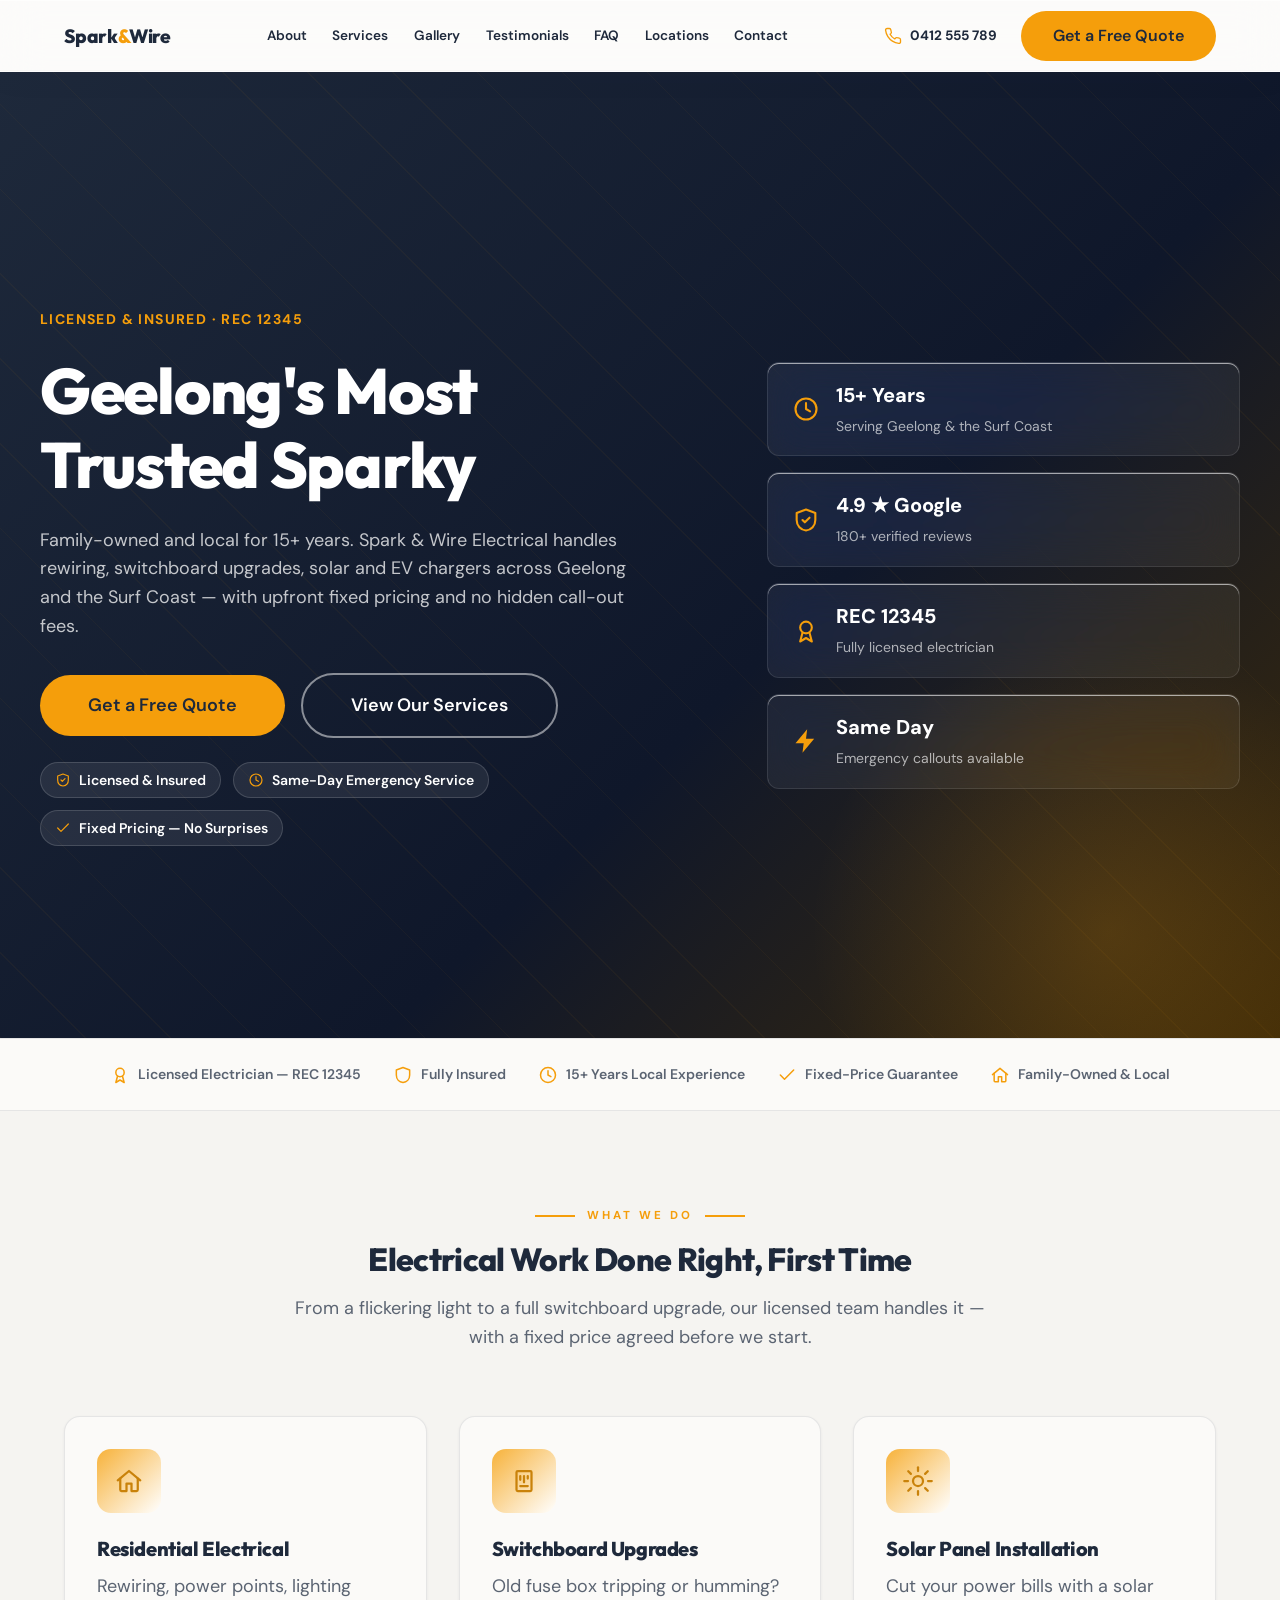
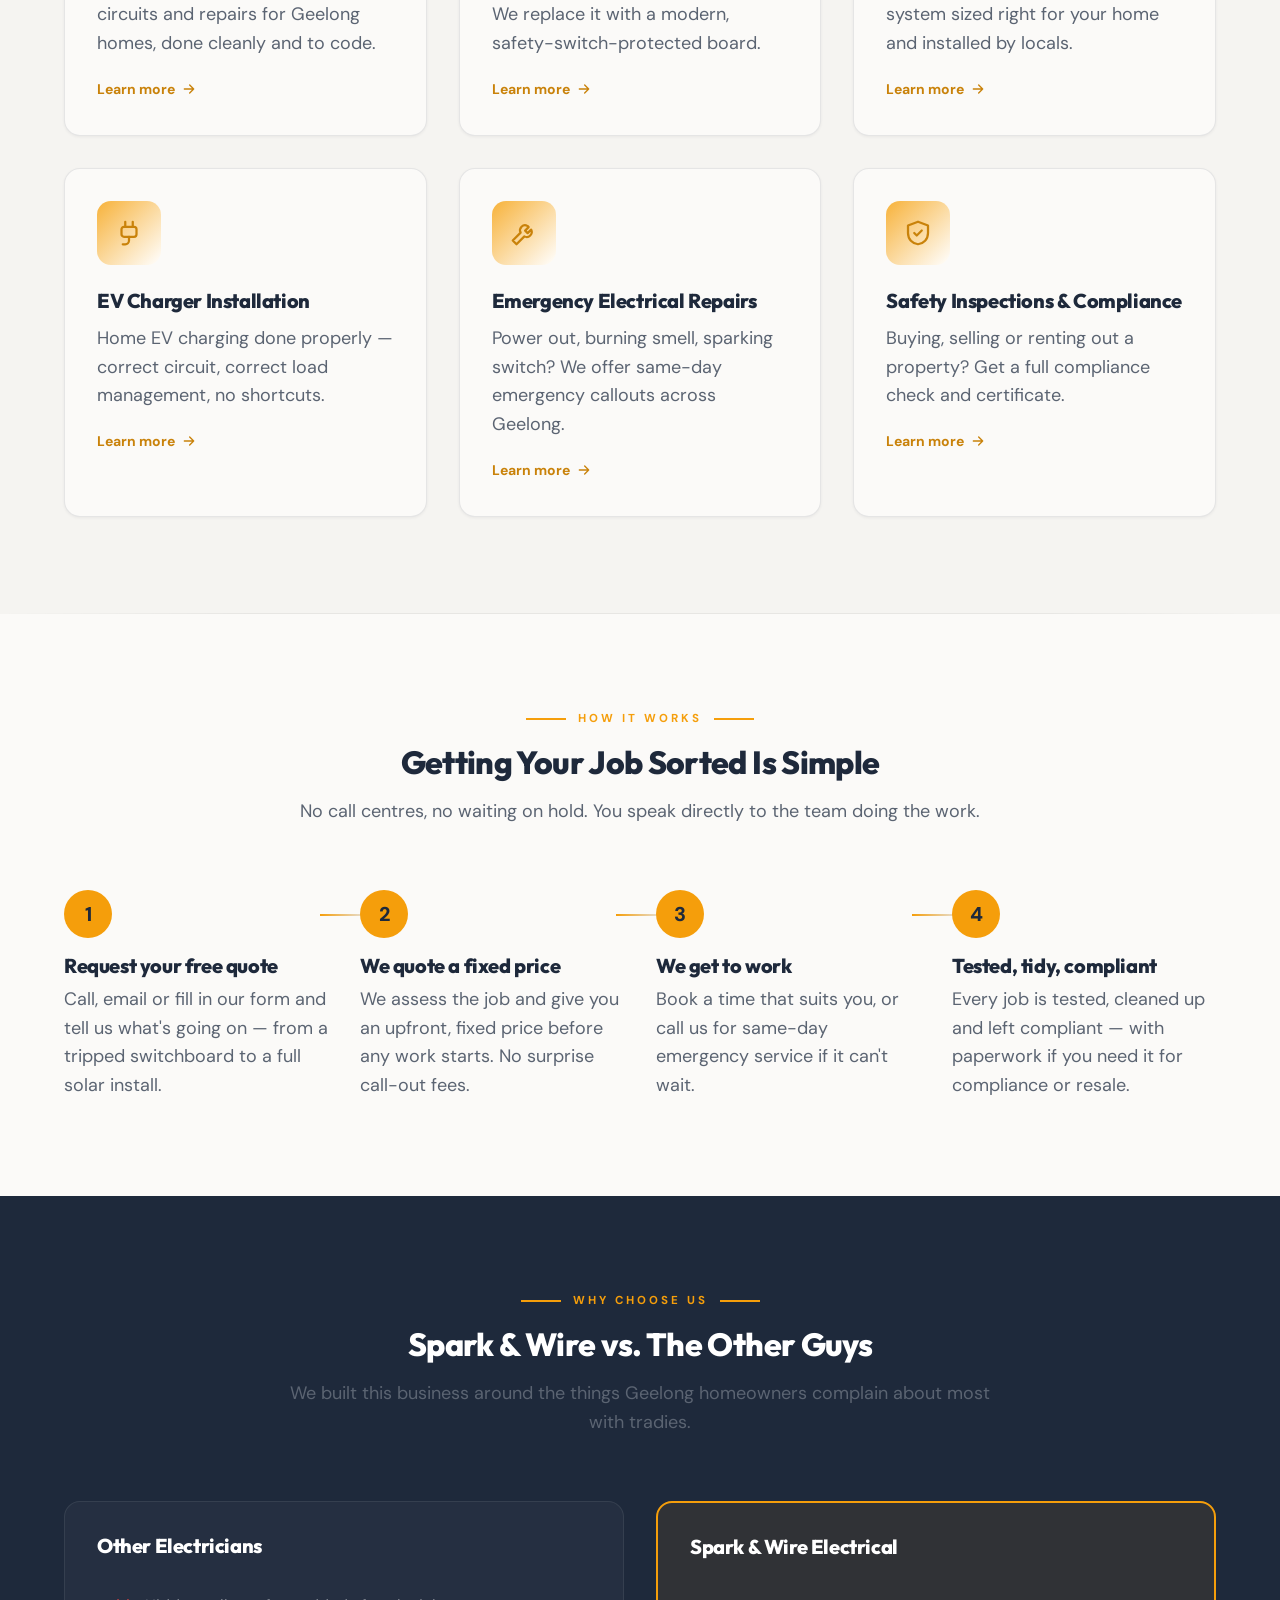
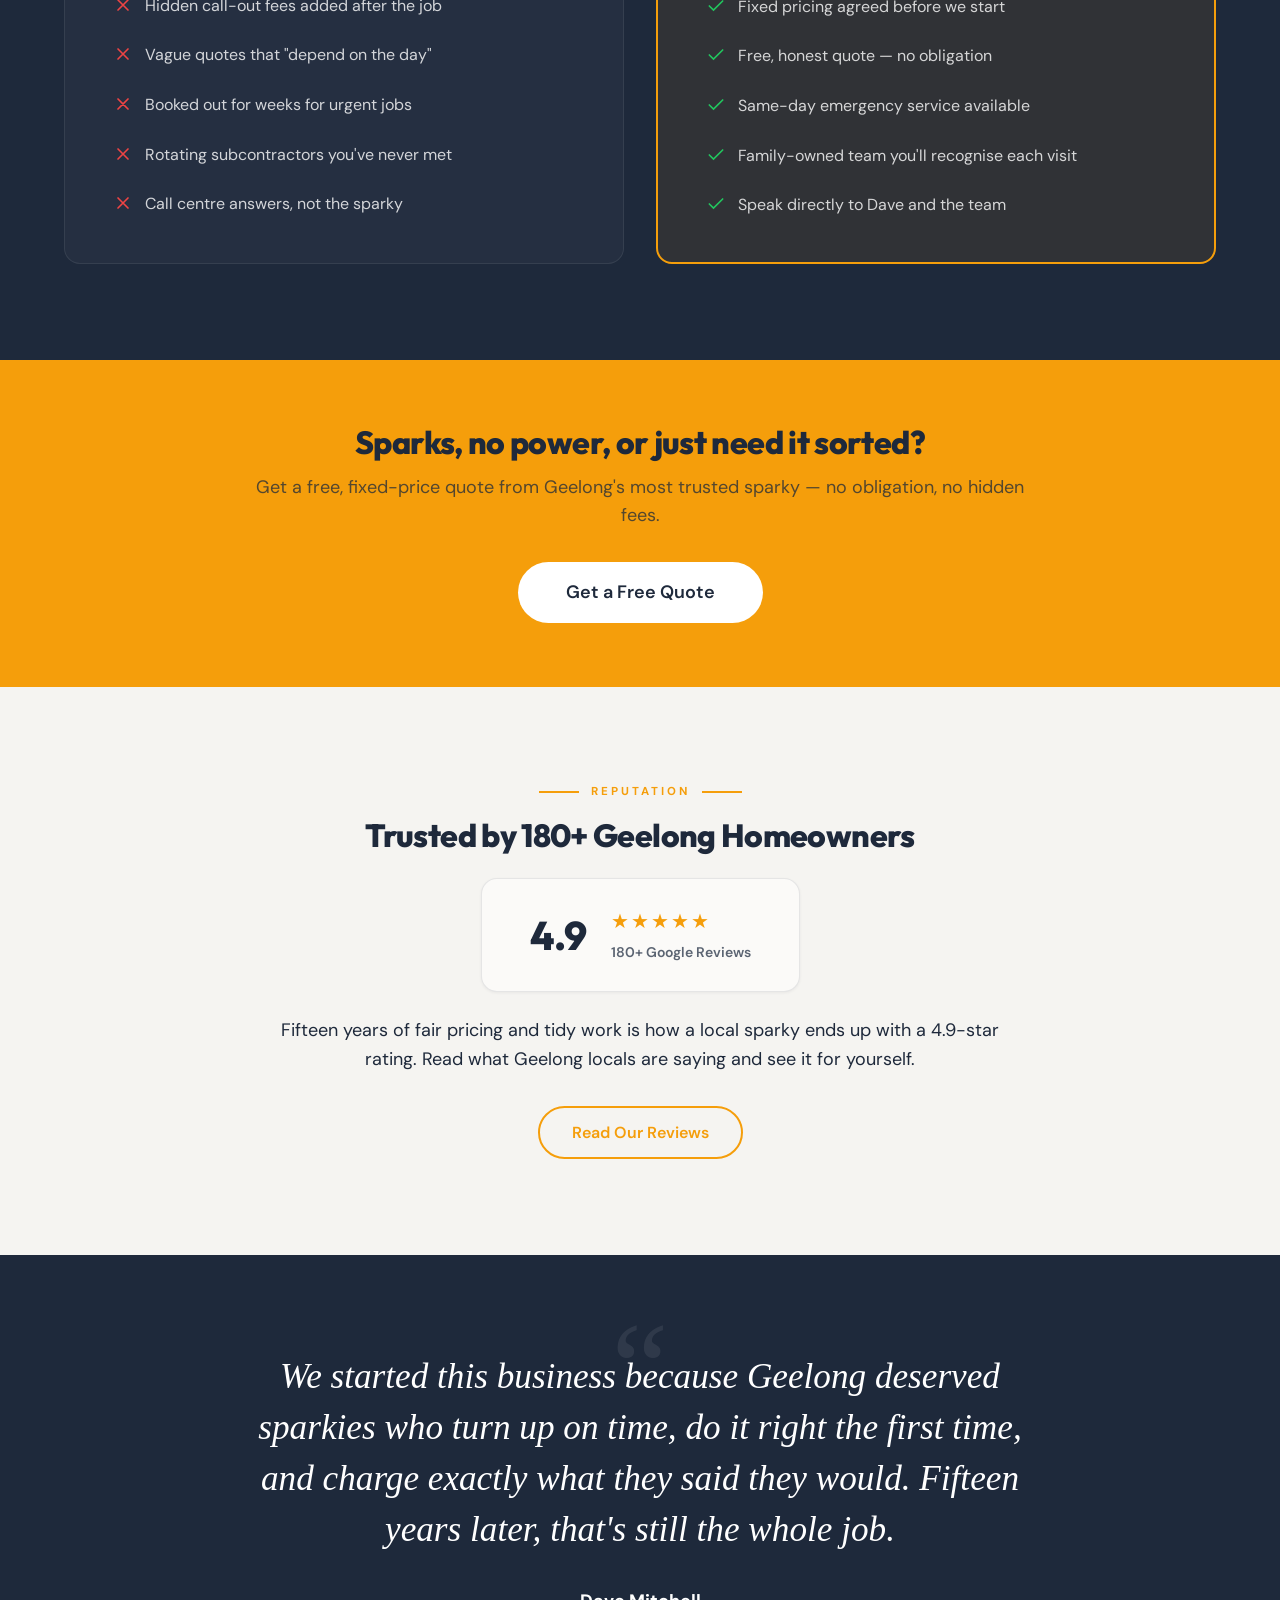
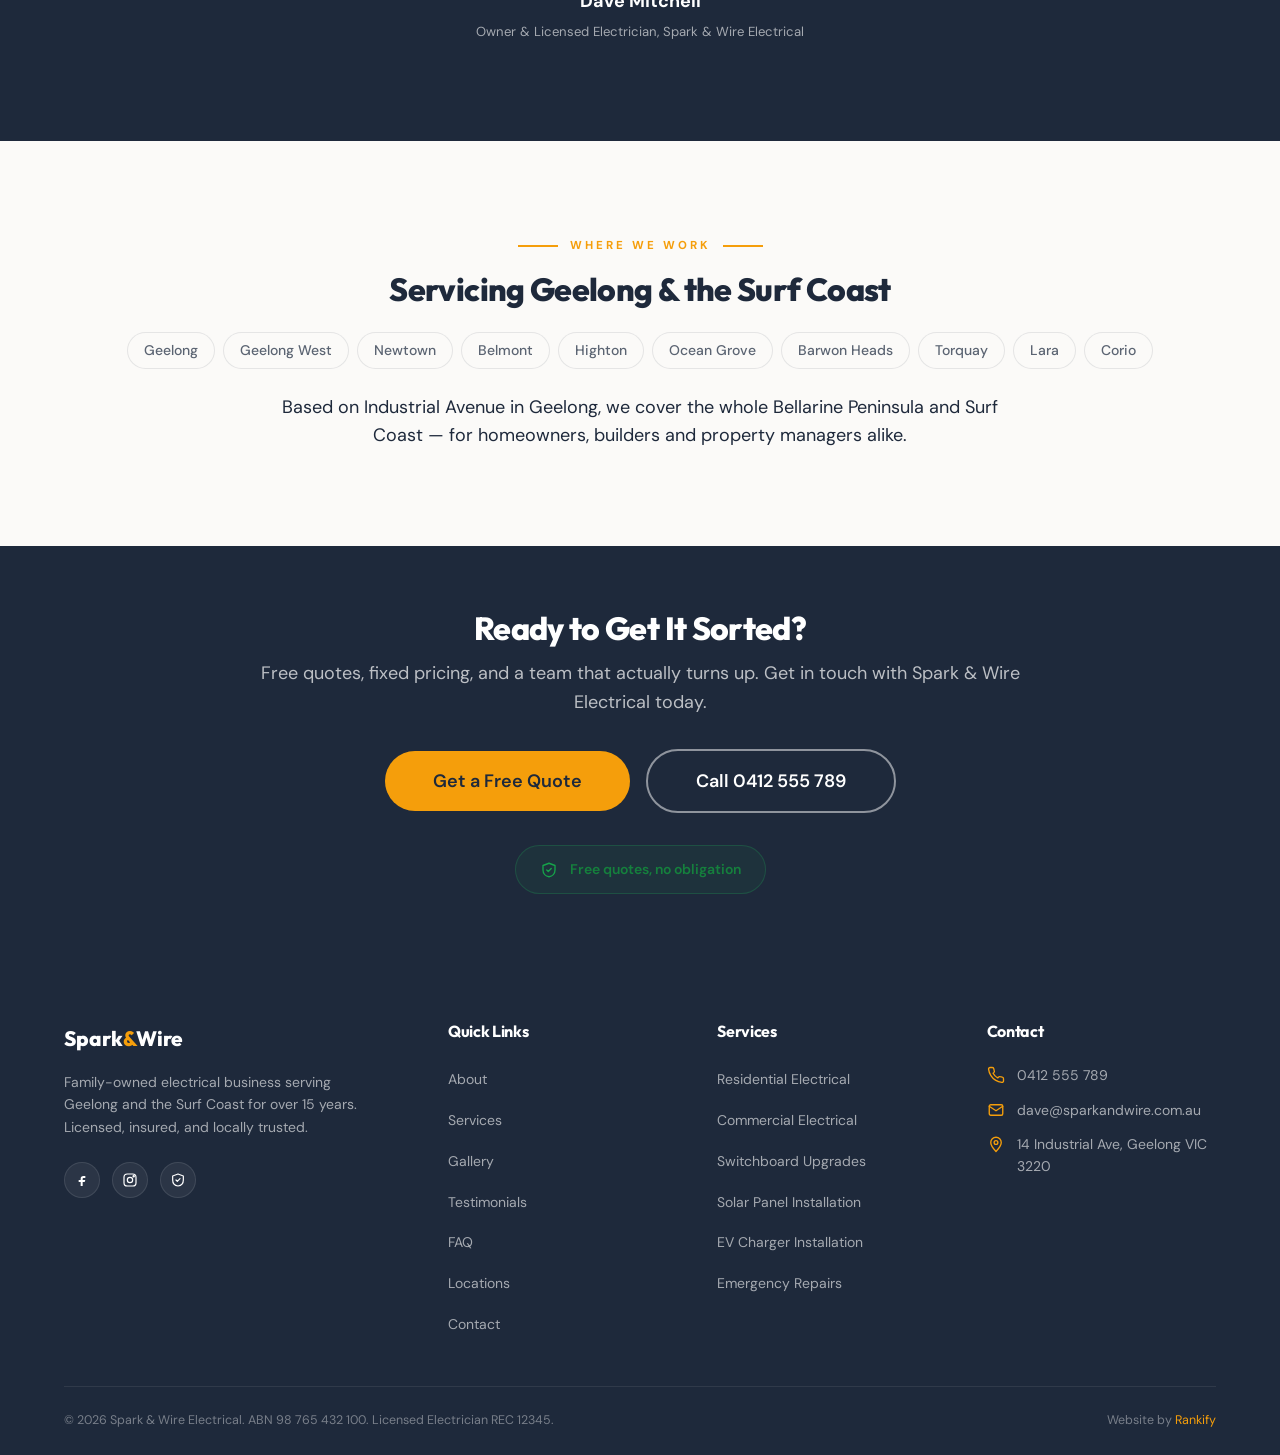
==== commit e154ecb7: "Generated site: Spark & Wire Electrical" ====
--- a/sites/spark-wire-electrical/index.html
+++ b/sites/spark-wire-electrical/index.html
@@ -1,25 +1,27 @@
-<!DOCTYPE html>
+<!doctype html>
 <html lang="en-AU">
 <head>
 <meta charset="UTF-8">
 <meta name="viewport" content="width=device-width, initial-scale=1">
-<title>Geelong Electrician | Spark & Wire Electrical — Geelong & Surf Coast</title>
-<meta name="description" content="Spark & Wire Electrical — Geelong's most trusted sparky. Residential & commercial electrical, switchboard upgrades, solar & EV charging. Same-day service, fixed pricing.">
-<meta property="og:title" content="Spark & Wire Electrical — Geelong's Most Trusted Sparky">
-<meta property="og:description" content="Family-owned electrical business serving Geelong and the Surf Coast for 15+ years. Licensed, insured, same-day emergency service.">
+<title>Spark & Wire Electrical | Geelong's Most Trusted Sparky</title>
+<meta name="description" content="Licensed Geelong electrician for rewiring, switchboards, solar & EV chargers. Same-day emergency service, fixed pricing. 4.9 stars, 180+ reviews. Free quotes.">
+<link rel="canonical" href="index.html">
+<meta property="og:title" content="Spark & Wire Electrical | Geelong's Most Trusted Sparky">
+<meta property="og:description" content="Family-owned Geelong electricians serving the Surf Coast for 15+ years. Rewiring, switchboards, solar, EV chargers. Same-day emergency service, fixed pricing.">
 <meta property="og:type" content="website">
-<meta property="og:url" content="https://sparkandwire.com.au/">
-<link rel="icon" type="image/svg+xml" href="data:image/svg+xml,%3Csvg xmlns='http://www.w3.org/2000/svg' viewBox='0 0 100 100'%3E%3Ccircle cx='50' cy='50' r='50' fill='%231e293b'/%3E%3Cpath d='M55 15 L30 55 H48 L42 85 L72 42 H52 Z' fill='%23f59e0b'/%3E%3C/svg%3E">
+<meta property="og:url" content="https://www.sparkandwire.com.au/">
+<link rel="icon" type="image/svg+xml" href="data:image/svg+xml,%3Csvg xmlns='http://www.w3.org/2000/svg' viewBox='0 0 100 100'%3E%3Crect width='100' height='100' rx='20' fill='%231e293b'/%3E%3Cpath d='M55 8 22 56h22l-6 36 40-52H56l6-32z' fill='%23f59e0b'/%3E%3C/svg%3E">
 <link rel="preconnect" href="https://fonts.googleapis.com">
 <link rel="preconnect" href="https://fonts.gstatic.com" crossorigin>
-<link href="https://fonts.googleapis.com/css2?family=Plus+Jakarta+Sans:wght@700;800&family=Inter:wght@400;600;700&display=swap" rel="stylesheet">
+<link href="https://fonts.googleapis.com/css2?family=Outfit:wght@400;600;700;800&family=DM+Sans:wght@400;500;600;700&display=swap" rel="stylesheet">
 <link rel="stylesheet" href="style.css">
 <script type="application/ld+json">
 {
   "@context": "https://schema.org",
   "@type": "Electrician",
   "name": "Spark & Wire Electrical",
-  "url": "https://sparkandwire.com.au/",
+  "image": "",
+  "url": "https://www.sparkandwire.com.au/",
   "telephone": "+61412555789",
   "email": "dave@sparkandwire.com.au",
   "priceRange": "$$",
@@ -31,218 +33,324 @@
     "postalCode": "3220",
     "addressCountry": "AU"
   },
-  "geo": { "@type": "GeoCoordinates", "latitude": -38.1499, "longitude": 144.3617 },
-  "openingHoursSpecification": [{ "@type": "OpeningHoursSpecification", "dayOfWeek": ["Monday","Tuesday","Wednesday","Thursday","Friday"], "opens": "07:00", "closes": "17:00" }],
-  "aggregateRating": { "@type": "AggregateRating", "ratingValue": "4.9", "reviewCount": "180" },
-  "areaServed": ["Geelong","Geelong West","Newtown","Belmont","Highton","Ocean Grove","Barwon Heads","Torquay","Lara","Corio"],
-  "sameAs": ["https://facebook.com/sparkandwiregeelong","https://instagram.com/sparkandwire","https://g.page/sparkandwireelectrical"]
+  "geo": {
+    "@type": "GeoCoordinates",
+    "latitude": -38.1499,
+    "longitude": 144.3617
+  },
+  "areaServed": ["Geelong", "Geelong West", "Newtown", "Belmont", "Highton", "Ocean Grove", "Barwon Heads", "Torquay", "Lara", "Corio"],
+  "openingHoursSpecification": [
+    {
+      "@type": "OpeningHoursSpecification",
+      "dayOfWeek": ["Monday","Tuesday","Wednesday","Thursday","Friday"],
+      "opens": "07:00",
+      "closes": "17:00"
+    },
+    {
+      "@type": "OpeningHoursSpecification",
+      "dayOfWeek": ["Saturday"],
+      "opens": "08:00",
+      "closes": "13:00"
+    }
+  ],
+  "aggregateRating": {
+    "@type": "AggregateRating",
+    "ratingValue": "4.9",
+    "reviewCount": "180"
+  },
+  "sameAs": [
+    "https://facebook.com/sparkandwiregeelong",
+    "https://instagram.com/sparkandwire",
+    "https://g.page/sparkandwireelectrical"
+  ]
 }
 </script>
 </head>
 <body>
 
-<header class="site-header">
-  <div class="container">
-    <a href="index.html" class="logo">Spark <span>&amp;</span> Wire</a>
-    <nav class="nav-links">
-      <a href="index.html" class="active">Home</a>
-      <a href="about.html">About</a>
-      <a href="services.html">Services</a>
-      <a href="gallery.html">Gallery</a>
-      <a href="testimonials.html">Testimonials</a>
-      <a href="faq.html">FAQ</a>
-      <a href="locations.html">Areas</a>
-      <a href="contact.html">Contact</a>
+<header class="site-header" id="siteHeader">
+  <div class="container header-inner">
+    <a href="index.html" class="logo">Spark<span>&amp;</span>Wire</a>
+    <nav class="nav-desktop" aria-label="Primary">
+      <a href="about.html" class="nav-link">About</a>
+      <a href="services.html" class="nav-link">Services</a>
+      <a href="gallery.html" class="nav-link">Gallery</a>
+      <a href="testimonials.html" class="nav-link">Testimonials</a>
+      <a href="faq.html" class="nav-link">FAQ</a>
+      <a href="locations.html" class="nav-link">Locations</a>
+      <a href="contact.html" class="nav-link">Contact</a>
     </nav>
     <div class="header-actions">
-      <a class="header-phone" href="tel:+61412555789">
-        <svg viewBox="0 0 24 24"><path d="M6.6 10.8c1.4 2.8 3.8 5.1 6.6 6.6l2.2-2.2c.3-.3.7-.4 1-.2 1.1.4 2.3.6 3.6.6.6 0 1 .4 1 1V20c0 .6-.4 1-1 1C10.9 21 3 13.1 3 3c0-.6.4-1 1-1h3.5c.6 0 1 .4 1 1 0 1.2.2 2.4.6 3.6.1.4 0 .8-.3 1L6.6 10.8z"/></svg>
+      <a href="tel:+61412555789" class="header-phone">
+        <svg viewBox="0 0 24 24" fill="none" stroke="currentColor" stroke-width="1.8" stroke-linecap="round" stroke-linejoin="round"><path d="M22 16.9v3a2 2 0 0 1-2.2 2 19.8 19.8 0 0 1-8.6-3.1 19.5 19.5 0 0 1-6-6A19.8 19.8 0 0 1 2.1 4.2 2 2 0 0 1 4.1 2h3a2 2 0 0 1 2 1.7c.1.9.3 1.8.6 2.7a2 2 0 0 1-.4 2.1L8.1 9.7a16 16 0 0 0 6.2 6.2l1.2-1.2a2 2 0 0 1 2.1-.4c.9.3 1.8.5 2.7.6a2 2 0 0 1 1.7 2z"/></svg>
         0412 555 789
       </a>
-      <a href="contact.html" class="btn btn-primary header-cta">Get a Free Quote</a>
-    </div>
-    <button class="hamburger" aria-label="Toggle menu"><span></span><span></span><span></span></button>
+      <a href="contact.html" class="btn btn-primary btn-md">Get a Free Quote</a>
+      <button class="hamburger" id="hamburgerBtn" aria-label="Open menu" aria-expanded="false">
+        <span></span><span></span><span></span>
+      </button>
+    </div>
   </div>
 </header>
 
-<div class="mobile-menu">
-  <button class="mobile-menu-close" aria-label="Close menu"><svg viewBox="0 0 24 24" fill="none" stroke="#fff" stroke-width="2" stroke-linecap="round"><path d="M6 6l12 12M18 6L6 18"/></svg></button>
-  <a href="index.html">Home</a>
-  <a href="about.html">About</a>
-  <a href="services.html">Services</a>
-  <a href="gallery.html">Gallery</a>
-  <a href="testimonials.html">Testimonials</a>
-  <a href="faq.html">FAQ</a>
-  <a href="locations.html">Areas</a>
-  <a href="contact.html">Contact</a>
+<div class="mobile-menu" id="mobileMenu">
+  <button class="mobile-menu-close" id="mobileMenuClose" aria-label="Close menu">
+    <svg viewBox="0 0 24 24" fill="none" stroke="currentColor" stroke-width="2" stroke-linecap="round"><path d="M18 6 6 18M6 6l12 12"/></svg>
+  </button>
+  <nav aria-label="Mobile Primary">
+    <a href="about.html">About</a>
+    <a href="services.html">Services</a>
+    <a href="gallery.html">Gallery</a>
+    <a href="testimonials.html">Testimonials</a>
+    <a href="faq.html">FAQ</a>
+    <a href="locations.html">Locations</a>
+    <a href="contact.html">Contact</a>
+  </nav>
   <div class="mobile-menu-bottom">
-    <a href="tel:+61412555789" class="btn btn-outline-light btn-lg">Call 0412 555 789</a>
-    <a href="contact.html" class="btn btn-primary btn-lg">Get a Free Quote</a>
+    <a href="tel:+61412555789" class="btn btn-outline-light btn-lg btn-full">Call 0412 555 789</a>
+    <a href="contact.html" class="btn btn-primary btn-lg btn-full">Get a Free Quote</a>
   </div>
 </div>
 
 <main>
 
+  <!-- HERO -->
   <section class="hero">
-    <div class="container">
+    <div class="container hero-inner">
       <div class="hero-text">
-        <div class="hero-eyebrow">Licensed &amp; Insured — REC 12345</div>
-        <h1>Geelong's Most <span class="accent">Trusted Sparky</span></h1>
-        <p class="hero-sub">Family-owned electrical business serving Geelong and the Surf Coast for over 15 years. Same-day emergency service, upfront fixed pricing — no hidden call-out fees.</p>
+        <div class="hero-eyebrow">Licensed &amp; Insured · REC 12345</div>
+        <h1>Geelong's Most Trusted Sparky</h1>
+        <p class="hero-sub">Family-owned and local for 15+ years. Spark &amp; Wire Electrical handles rewiring, switchboard upgrades, solar and EV chargers across Geelong and the Surf Coast — with upfront fixed pricing and no hidden call-out fees.</p>
         <div class="btn-pair">
           <a href="contact.html" class="btn btn-primary btn-lg">Get a Free Quote</a>
+          <a href="services.html" class="btn btn-outline-light btn-lg">View Our Services</a>
+        </div>
+        <div class="trust-pills">
+          <span class="trust-pill"><svg viewBox="0 0 24 24" fill="none" stroke="currentColor" stroke-width="1.8" stroke-linecap="round" stroke-linejoin="round"><path d="M12 3 4 6v6c0 5 3.5 8.5 8 9 4.5-.5 8-4 8-9V6l-8-3z"/><path d="M9 12l2 2 4-4"/></svg>Licensed &amp; Insured</span>
+          <span class="trust-pill"><svg viewBox="0 0 24 24" fill="none" stroke="currentColor" stroke-width="1.8" stroke-linecap="round" stroke-linejoin="round"><circle cx="12" cy="12" r="9"/><path d="M12 7v5l3.5 2"/></svg>Same-Day Emergency Service</span>
+          <span class="trust-pill"><svg viewBox="0 0 24 24" fill="none" stroke="currentColor" stroke-width="1.8" stroke-linecap="round" stroke-linejoin="round"><path d="M20 6 9 17l-5-5"/></svg>Fixed Pricing — No Surprises</span>
+        </div>
+      </div>
+      <div class="hero-visual">
+        <div class="hero-stats">
+          <div class="stat-card">
+            <svg viewBox="0 0 24 24" fill="none" stroke="currentColor" stroke-width="1.8" stroke-linecap="round" stroke-linejoin="round"><circle cx="12" cy="12" r="9"/><path d="M12 7v5l3.5 2"/></svg>
+            <div><span class="stat-value">15+ Years</span><span class="stat-label">Serving Geelong &amp; the Surf Coast</span></div>
+          </div>
+          <div class="stat-card">
+            <svg viewBox="0 0 24 24" fill="none" stroke="currentColor" stroke-width="1.8" stroke-linecap="round" stroke-linejoin="round"><path d="M12 3 4 6v6c0 5 3.5 8.5 8 9 4.5-.5 8-4 8-9V6l-8-3z"/><path d="M9 12l2 2 4-4"/></svg>
+            <div><span class="stat-value">4.9 ★ Google</span><span class="stat-label">180+ verified reviews</span></div>
+          </div>
+          <div class="stat-card">
+            <svg viewBox="0 0 24 24" fill="none" stroke="currentColor" stroke-width="1.8" stroke-linecap="round" stroke-linejoin="round"><circle cx="12" cy="9" r="5"/><path d="M9 13.5 7 21l5-3 5 3-2-7.5"/></svg>
+            <div><span class="stat-value">REC 12345</span><span class="stat-label">Fully licensed electrician</span></div>
+          </div>
+          <div class="stat-card">
+            <svg viewBox="0 0 24 24" fill="none" stroke="currentColor" stroke-width="1.8" stroke-linecap="round" stroke-linejoin="round"><path d="M13 2 3 14h7l-1 8 10-12h-7l1-8z" fill="currentColor" stroke="none"/></svg>
+            <div><span class="stat-value">Same Day</span><span class="stat-label">Emergency callouts available</span></div>
+          </div>
+        </div>
+      </div>
+    </div>
+  </section>
+
+  <!-- TRUST BADGE BAR -->
+  <div class="trust-bar fade">
+    <div class="container trust-bar-inner">
+      <span class="trust-badge"><svg viewBox="0 0 24 24" fill="none" stroke="currentColor" stroke-width="1.8" stroke-linecap="round" stroke-linejoin="round"><circle cx="12" cy="9" r="5"/><path d="M9 13.5 7 21l5-3 5 3-2-7.5"/></svg>Licensed Electrician — REC 12345</span>
+      <span class="trust-badge"><svg viewBox="0 0 24 24" fill="none" stroke="currentColor" stroke-width="1.8" stroke-linecap="round" stroke-linejoin="round"><path d="M12 3 4 6v6c0 5 3.5 8.5 8 9 4.5-.5 8-4 8-9V6l-8-3z"/></svg>Fully Insured</span>
+      <span class="trust-badge"><svg viewBox="0 0 24 24" fill="none" stroke="currentColor" stroke-width="1.8" stroke-linecap="round" stroke-linejoin="round"><circle cx="12" cy="12" r="9"/><path d="M12 7v5l3.5 2"/></svg>15+ Years Local Experience</span>
+      <span class="trust-badge"><svg viewBox="0 0 24 24" fill="none" stroke="currentColor" stroke-width="1.8" stroke-linecap="round" stroke-linejoin="round"><path d="M20 6 9 17l-5-5"/></svg>Fixed-Price Guarantee</span>
+      <span class="trust-badge"><svg viewBox="0 0 24 24" fill="none" stroke="currentColor" stroke-width="1.8" stroke-linecap="round" stroke-linejoin="round"><path d="M3 11.5 12 4l9 7.5"/><path d="M5 10v9a1 1 0 0 0 1 1h4v-6h4v6h4a1 1 0 0 0 1-1v-9"/></svg>Family-Owned &amp; Local</span>
+    </div>
+  </div>
+
+  <!-- SERVICE HIGHLIGHTS -->
+  <section class="section-bg">
+    <div class="container">
+      <div class="section-header fade">
+        <div class="section-label">What We Do</div>
+        <h2>Electrical Work Done Right, First Time</h2>
+        <p>From a flickering light to a full switchboard upgrade, our licensed team handles it — with a fixed price agreed before we start.</p>
+      </div>
+      <div class="grid-3">
+        <div class="card service-card fade">
+          <div class="icon-box"><svg viewBox="0 0 24 24" fill="none" stroke="currentColor" stroke-width="1.8" stroke-linecap="round" stroke-linejoin="round"><path d="M3 11.5 12 4l9 7.5"/><path d="M5 10v9a1 1 0 0 0 1 1h4v-6h4v6h4a1 1 0 0 0 1-1v-9"/></svg></div>
+          <h3>Residential Electrical</h3>
+          <p>Rewiring, power points, lighting circuits and repairs for Geelong homes, done cleanly and to code.</p>
+          <a href="services.html#residential-electrical" class="card-link">Learn more <svg viewBox="0 0 24 24" fill="none" stroke="currentColor" stroke-width="2" stroke-linecap="round" stroke-linejoin="round"><path d="M5 12h14M13 6l6 6-6 6"/></svg></a>
+        </div>
+        <div class="card service-card fade fade-delay-1">
+          <div class="icon-box"><svg viewBox="0 0 24 24" fill="none" stroke="currentColor" stroke-width="1.8" stroke-linecap="round" stroke-linejoin="round"><rect x="6" y="4" width="12" height="16" rx="1"/><line x1="9" y1="8" x2="9" y2="11"/><line x1="12" y1="8" x2="12" y2="13"/><line x1="15" y1="8" x2="15" y2="10"/><line x1="9" y1="16" x2="15" y2="16"/></svg></div>
+          <h3>Switchboard Upgrades</h3>
+          <p>Old fuse box tripping or humming? We replace it with a modern, safety-switch-protected board.</p>
+          <a href="services.html#switchboard-upgrades" class="card-link">Learn more <svg viewBox="0 0 24 24" fill="none" stroke="currentColor" stroke-width="2" stroke-linecap="round" stroke-linejoin="round"><path d="M5 12h14M13 6l6 6-6 6"/></svg></a>
+        </div>
+        <div class="card service-card fade fade-delay-2">
+          <div class="icon-box"><svg viewBox="0 0 24 24" fill="none" stroke="currentColor" stroke-width="1.8" stroke-linecap="round" stroke-linejoin="round"><circle cx="12" cy="12" r="4"/><line x1="12" y1="1" x2="12" y2="4"/><line x1="12" y1="20" x2="12" y2="23"/><line x1="1" y1="12" x2="4" y2="12"/><line x1="20" y1="12" x2="23" y2="12"/><line x1="4.2" y1="4.2" x2="6.3" y2="6.3"/><line x1="17.7" y1="17.7" x2="19.8" y2="19.8"/><line x1="4.2" y1="19.8" x2="6.3" y2="17.7"/><line x1="17.7" y1="6.3" x2="19.8" y2="4.2"/></svg></div>
+          <h3>Solar Panel Installation</h3>
+          <p>Cut your power bills with a solar system sized right for your home and installed by locals.</p>
+          <a href="services.html#solar-panel-installation" class="card-link">Learn more <svg viewBox="0 0 24 24" fill="none" stroke="currentColor" stroke-width="2" stroke-linecap="round" stroke-linejoin="round"><path d="M5 12h14M13 6l6 6-6 6"/></svg></a>
+        </div>
+        <div class="card service-card fade">
+          <div class="icon-box"><svg viewBox="0 0 24 24" fill="none" stroke="currentColor" stroke-width="1.8" stroke-linecap="round" stroke-linejoin="round"><path d="M9 7V3M15 7V3"/><rect x="6" y="7" width="12" height="8" rx="2"/><path d="M12 15v3a3 3 0 0 1-3 3H7"/></svg></div>
+          <h3>EV Charger Installation</h3>
+          <p>Home EV charging done properly — correct circuit, correct load management, no shortcuts.</p>
+          <a href="services.html#ev-charger-installation" class="card-link">Learn more <svg viewBox="0 0 24 24" fill="none" stroke="currentColor" stroke-width="2" stroke-linecap="round" stroke-linejoin="round"><path d="M5 12h14M13 6l6 6-6 6"/></svg></a>
+        </div>
+        <div class="card service-card fade fade-delay-1">
+          <div class="icon-box"><svg viewBox="0 0 24 24" fill="none" stroke="currentColor" stroke-width="1.8" stroke-linecap="round" stroke-linejoin="round"><path d="M14.7 6.3a4 4 0 0 0-5.4 5.4L3 18l3 3 6.3-6.3a4 4 0 0 0 5.4-5.4l-2.8 2.8-2-2 2.8-2.8z"/></svg></div>
+          <h3>Emergency Electrical Repairs</h3>
+          <p>Power out, burning smell, sparking switch? We offer same-day emergency callouts across Geelong.</p>
+          <a href="services.html#emergency-electrical-repairs" class="card-link">Learn more <svg viewBox="0 0 24 24" fill="none" stroke="currentColor" stroke-width="2" stroke-linecap="round" stroke-linejoin="round"><path d="M5 12h14M13 6l6 6-6 6"/></svg></a>
+        </div>
+        <div class="card service-card fade fade-delay-2">
+          <div class="icon-box"><svg viewBox="0 0 24 24" fill="none" stroke="currentColor" stroke-width="1.8" stroke-linecap="round" stroke-linejoin="round"><path d="M12 3 4 6v6c0 5 3.5 8.5 8 9 4.5-.5 8-4 8-9V6l-8-3z"/><path d="M9 12l2 2 4-4"/></svg></div>
+          <h3>Safety Inspections &amp; Compliance</h3>
+          <p>Buying, selling or renting out a property? Get a full compliance check and certificate.</p>
+          <a href="services.html#safety-inspections-compliance" class="card-link">Learn more <svg viewBox="0 0 24 24" fill="none" stroke="currentColor" stroke-width="2" stroke-linecap="round" stroke-linejoin="round"><path d="M5 12h14M13 6l6 6-6 6"/></svg></a>
+        </div>
+      </div>
+    </div>
+  </section>
+
+  <div class="section-divider"></div>
+
+  <!-- HOW IT WORKS -->
+  <section class="section-surface">
+    <div class="container">
+      <div class="section-header fade">
+        <div class="section-label">How It Works</div>
+        <h2>Getting Your Job Sorted Is Simple</h2>
+        <p>No call centres, no waiting on hold. You speak directly to the team doing the work.</p>
+      </div>
+      <div class="steps">
+        <div class="step fade">
+          <div class="step-number">1</div>
+          <h3>Request your free quote</h3>
+          <p>Call, email or fill in our form and tell us what's going on — from a tripped switchboard to a full solar install.</p>
+        </div>
+        <div class="step fade fade-delay-1">
+          <div class="step-number">2</div>
+          <h3>We quote a fixed price</h3>
+          <p>We assess the job and give you an upfront, fixed price before any work starts. No surprise call-out fees.</p>
+        </div>
+        <div class="step fade fade-delay-2">
+          <div class="step-number">3</div>
+          <h3>We get to work</h3>
+          <p>Book a time that suits you, or call us for same-day emergency service if it can't wait.</p>
+        </div>
+        <div class="step fade fade-delay-3">
+          <div class="step-number">4</div>
+          <h3>Tested, tidy, compliant</h3>
+          <p>Every job is tested, cleaned up and left compliant — with paperwork if you need it for compliance or resale.</p>
+        </div>
+      </div>
+    </div>
+  </section>
+
+  <!-- DARK RHYTHM BREAKER: US VS THEM -->
+  <section class="section-dark">
+    <div class="container">
+      <div class="section-header fade">
+        <div class="section-label">Why Choose Us</div>
+        <h2>Spark &amp; Wire vs. The Other Guys</h2>
+        <p>We built this business around the things Geelong homeowners complain about most with tradies.</p>
+      </div>
+      <div class="compare-grid">
+        <div class="compare-col compare-others fade">
+          <h3>Other Electricians</h3>
+          <div class="compare-item"><svg viewBox="0 0 24 24" fill="none" stroke="currentColor" stroke-width="2" stroke-linecap="round"><path d="M18 6 6 18M6 6l12 12"/></svg>Hidden call-out fees added after the job</div>
+          <div class="compare-item"><svg viewBox="0 0 24 24" fill="none" stroke="currentColor" stroke-width="2" stroke-linecap="round"><path d="M18 6 6 18M6 6l12 12"/></svg>Vague quotes that "depend on the day"</div>
+          <div class="compare-item"><svg viewBox="0 0 24 24" fill="none" stroke="currentColor" stroke-width="2" stroke-linecap="round"><path d="M18 6 6 18M6 6l12 12"/></svg>Booked out for weeks for urgent jobs</div>
+          <div class="compare-item"><svg viewBox="0 0 24 24" fill="none" stroke="currentColor" stroke-width="2" stroke-linecap="round"><path d="M18 6 6 18M6 6l12 12"/></svg>Rotating subcontractors you've never met</div>
+          <div class="compare-item"><svg viewBox="0 0 24 24" fill="none" stroke="currentColor" stroke-width="2" stroke-linecap="round"><path d="M18 6 6 18M6 6l12 12"/></svg>Call centre answers, not the sparky</div>
+        </div>
+        <div class="compare-col compare-us fade fade-delay-1">
+          <h3>Spark &amp; Wire Electrical</h3>
+          <div class="compare-item"><svg viewBox="0 0 24 24" fill="none" stroke="currentColor" stroke-width="2" stroke-linecap="round"><path d="M20 6 9 17l-5-5"/></svg>Fixed pricing agreed before we start</div>
+          <div class="compare-item"><svg viewBox="0 0 24 24" fill="none" stroke="currentColor" stroke-width="2" stroke-linecap="round"><path d="M20 6 9 17l-5-5"/></svg>Free, honest quote — no obligation</div>
+          <div class="compare-item"><svg viewBox="0 0 24 24" fill="none" stroke="currentColor" stroke-width="2" stroke-linecap="round"><path d="M20 6 9 17l-5-5"/></svg>Same-day emergency service available</div>
+          <div class="compare-item"><svg viewBox="0 0 24 24" fill="none" stroke="currentColor" stroke-width="2" stroke-linecap="round"><path d="M20 6 9 17l-5-5"/></svg>Family-owned team you'll recognise each visit</div>
+          <div class="compare-item"><svg viewBox="0 0 24 24" fill="none" stroke="currentColor" stroke-width="2" stroke-linecap="round"><path d="M20 6 9 17l-5-5"/></svg>Speak directly to Dave and the team</div>
+        </div>
+      </div>
+    </div>
+  </section>
+
+  <!-- MID-PAGE CTA -->
+  <section class="cta-banner">
+    <div class="container">
+      <h2 class="fade">Sparks, no power, or just need it sorted?</h2>
+      <p class="fade">Get a free, fixed-price quote from Geelong's most trusted sparky — no obligation, no hidden fees.</p>
+      <div class="cta-actions fade"><a href="contact.html" class="btn btn-white btn-lg">Get a Free Quote</a></div>
+    </div>
+  </section>
+
+  <!-- REVIEW SECTION (aggregate only) -->
+  <section class="section-bg">
+    <div class="container review-badge-wrap">
+      <div class="section-label">Reputation</div>
+      <h2 class="fade mb-lg">Trusted by 180+ Geelong Homeowners</h2>
+      <div class="review-badge fade">
+        <span class="rating-number">4.9</span>
+        <div class="review-badge-meta">
+          <span class="review-stars stars-line">★★★★★</span>
+          <span class="count-line">180+ Google Reviews</span>
+        </div>
+      </div>
+      <p class="fade mt-lg measure-center">Fifteen years of fair pricing and tidy work is how a local sparky ends up with a 4.9-star rating. Read what Geelong locals are saying and see it for yourself.</p>
+      <div class="mt-xl fade"><a href="testimonials.html" class="btn btn-outline btn-md">Read Our Reviews</a></div>
+    </div>
+  </section>
+
+  <!-- FOUNDER QUOTE (dark) -->
+  <section class="section-dark">
+    <div class="container">
+      <div class="founder-quote fade">
+        <span class="quote-mark">&ldquo;</span>
+        <blockquote>We started this business because Geelong deserved sparkies who turn up on time, do it right the first time, and charge exactly what they said they would. Fifteen years later, that's still the whole job.</blockquote>
+        <div class="quote-author">
+          <span class="quote-name">Dave Mitchell</span>
+          <span class="quote-title">Owner &amp; Licensed Electrician, Spark &amp; Wire Electrical</span>
+        </div>
+      </div>
+    </div>
+  </section>
+
+  <!-- SERVICE AREA PILLS -->
+  <section class="section-surface">
+    <div class="container text-center">
+      <div class="section-label">Where We Work</div>
+      <h2 class="fade mb-lg">Servicing Geelong &amp; the Surf Coast</h2>
+      <div class="pills fade">
+        <a href="locations.html#geelong" class="pill">Geelong</a>
+        <a href="locations.html#geelong-west" class="pill">Geelong West</a>
+        <a href="locations.html#newtown" class="pill">Newtown</a>
+        <a href="locations.html#belmont" class="pill">Belmont</a>
+        <a href="locations.html#highton" class="pill">Highton</a>
+        <a href="locations.html#ocean-grove" class="pill">Ocean Grove</a>
+        <a href="locations.html#barwon-heads" class="pill">Barwon Heads</a>
+        <a href="locations.html#torquay" class="pill">Torquay</a>
+        <a href="locations.html#lara" class="pill">Lara</a>
+        <a href="locations.html#corio" class="pill">Corio</a>
+      </div>
+      <p class="mt-lg fade measure-center">Based on Industrial Avenue in Geelong, we cover the whole Bellarine Peninsula and Surf Coast — for homeowners, builders and property managers alike.</p>
+    </div>
+  </section>
+
+  <!-- BOTTOM CTA -->
+  <section class="cta-banner-dark">
+    <div class="container">
+      <h2 class="fade">Ready to Get It Sorted?</h2>
+      <p class="fade">Free quotes, fixed pricing, and a team that actually turns up. Get in touch with Spark &amp; Wire Electrical today.</p>
+      <div class="cta-actions fade">
+        <div class="btn-pair btn-pair-center">
+          <a href="contact.html" class="btn btn-primary btn-lg">Get a Free Quote</a>
           <a href="tel:+61412555789" class="btn btn-outline-light btn-lg">Call 0412 555 789</a>
         </div>
-        <div class="trust-badges">
-          <span class="trust-badge"><svg viewBox="0 0 24 24"><path d="M9 16.2l-3.5-3.5L4 14.2l5 5 11-11-1.5-1.5L9 16.2z"/></svg>Licensed &amp; Insured</span>
-          <span class="trust-badge"><svg viewBox="0 0 24 24"><path d="M9 16.2l-3.5-3.5L4 14.2l5 5 11-11-1.5-1.5L9 16.2z"/></svg>Same-Day Service</span>
-          <span class="trust-badge"><svg viewBox="0 0 24 24"><path d="M9 16.2l-3.5-3.5L4 14.2l5 5 11-11-1.5-1.5L9 16.2z"/></svg>Fixed Upfront Pricing</span>
-        </div>
-      </div>
-      <div class="hero-visual">
-        <div class="review-badge-card">
-          <div class="stars">★★★★★</div>
-          <div class="rating">4.9 / 5</div>
-          <div class="rating-label">180+ Google Reviews</div>
-        </div>
-        <div class="hero-stats-grid">
-          <div class="hero-stat"><div class="num">15+</div><div class="label">Years Experience</div></div>
-          <div class="hero-stat"><div class="num">10</div><div class="label">Suburbs Serviced</div></div>
-          <div class="hero-stat"><div class="num">24/7</div><div class="label">Emergency Callouts</div></div>
-          <div class="hero-stat"><div class="num">REC</div><div class="label">12345 Licensed</div></div>
-        </div>
-      </div>
-    </div>
-  </section>
-
-  <section class="fade">
-    <div class="container">
-      <div class="stats-row">
-        <div class="stat-item"><div class="num">15+</div><div class="label">Years in Geelong</div></div>
-        <div class="stat-item"><div class="num">180+</div><div class="label">Google Reviews</div></div>
-        <div class="stat-item"><div class="num">4.9</div><div class="label">Average Rating</div></div>
-        <div class="stat-item"><div class="num">Same-Day</div><div class="label">Emergency Service</div></div>
-      </div>
-    </div>
-  </section>
-
-  <div class="container"><div class="section-divider"></div></div>
-
-  <section class="bg-surface">
-    <div class="container">
-      <div class="section-head fade">
-        <div class="eyebrow">What We Do</div>
-        <h2>Electrical Services Geelong Homes &amp; Businesses Rely On</h2>
-        <p>From switchboard upgrades to solar and EV charger installs, our licensed electricians handle it all across the Bellarine Peninsula and Surf Coast.</p>
-      </div>
-      <div class="grid-3">
-        <div class="card fade">
-          <div class="card-icon">🏠</div>
-          <h3>Residential Electrical</h3>
-          <p>Rewiring, power points, lighting and repairs for homes across Geelong and the Surf Coast.</p>
-          <a href="services.html" class="card-link">Learn more →</a>
-        </div>
-        <div class="card fade">
-          <div class="card-icon">⚡</div>
-          <h3>Switchboard Upgrades</h3>
-          <p>Safety switch and switchboard upgrades to bring older homes up to current safety standards.</p>
-          <a href="services.html" class="card-link">Learn more →</a>
-        </div>
-        <div class="card fade">
-          <div class="card-icon">☀️</div>
-          <h3>Solar Panel Installation</h3>
-          <p>Cut your power bills with a professionally installed solar system, sized right for your home.</p>
-          <a href="services.html" class="card-link">Learn more →</a>
-        </div>
-        <div class="card fade">
-          <div class="card-icon">🔌</div>
-          <h3>EV Charger Installation</h3>
-          <p>Home and workplace EV charger setups, installed safely and compliant with current standards.</p>
-          <a href="services.html" class="card-link">Learn more →</a>
-        </div>
-        <div class="card fade">
-          <div class="card-icon">🏢</div>
-          <h3>Commercial Electrical</h3>
-          <p>Reliable electrical work for shops, offices and commercial properties across the region.</p>
-          <a href="services.html" class="card-link">Learn more →</a>
-        </div>
-        <div class="card fade">
-          <div class="card-icon">🚨</div>
-          <h3>Emergency Repairs</h3>
-          <p>Power outage or electrical fault? We offer same-day emergency callouts across Geelong.</p>
-          <a href="services.html" class="card-link">Learn more →</a>
-        </div>
-      </div>
-    </div>
-  </section>
-
-  <section class="cta-section fade">
-    <div class="container">
-      <h2>Need An Electrician Today?</h2>
-      <p>Same-day emergency service across Geelong &amp; the Surf Coast — fixed pricing, no surprises.</p>
-      <div class="btn-pair">
-        <a href="tel:+61412555789" class="btn btn-white btn-lg">Call 0412 555 789</a>
-        <a href="contact.html" class="btn btn-outline-light btn-lg" style="border-color: var(--color-text-on-primary); color: var(--color-text-on-primary);">Get a Free Quote</a>
-      </div>
-    </div>
-  </section>
-
-  <section class="dark-section">
-    <div class="container">
-      <div class="section-head fade">
-        <div class="eyebrow">Why Choose Us</div>
-        <h2>Premium Tradie Work, Honest Tradie Pricing</h2>
-        <p>What sets Spark &amp; Wire apart from the rest of the Geelong sparkies.</p>
-      </div>
-      <div class="grid-3">
-        <div class="glass-card fade">
-          <div class="card-icon">📋</div>
-          <h3>Upfront Fixed Pricing</h3>
-          <p>No hidden call-out fees. You'll know the price before we start — every time.</p>
-        </div>
-        <div class="glass-card fade">
-          <div class="card-icon">🛡️</div>
-          <h3>Licensed &amp; Insured</h3>
-          <p>Fully licensed (REC 12345) and insured for total peace of mind on every job.</p>
-        </div>
-        <div class="glass-card fade">
-          <div class="card-icon">⏱️</div>
-          <h3>Same-Day Service</h3>
-          <p>Electrical emergencies don't wait. Neither do we — same-day callouts available.</p>
-        </div>
-      </div>
-    </div>
-  </section>
-
-  <section class="fade">
-    <div class="container">
-      <div class="two-col">
-        <div class="visual-block">
-          <svg class="visual-icon" viewBox="0 0 24 24"><path d="M13 2L3 14h7l-1 8 10-12h-7l1-8z"/></svg>
-        </div>
-        <div>
-          <div class="eyebrow" style="justify-content: flex-start;">Serving The Region</div>
-          <h2>Trusted Across Geelong &amp; The Bellarine Peninsula</h2>
-          <p>We work with homeowners, property managers and builders throughout Geelong, Geelong West, Newtown, Belmont, Highton, Ocean Grove, Barwon Heads, Torquay, Lara and Corio.</p>
-          <ul class="list-check">
-            <li><svg viewBox="0 0 24 24"><path d="M9 16.2l-3.5-3.5L4 14.2l5 5 11-11-1.5-1.5L9 16.2z"/></svg>15+ years serving the Geelong region</li>
-            <li><svg viewBox="0 0 24 24"><path d="M9 16.2l-3.5-3.5L4 14.2l5 5 11-11-1.5-1.5L9 16.2z"/></svg>Residential, commercial &amp; new build electrical</li>
-            <li><svg viewBox="0 0 24 24"><path d="M9 16.2l-3.5-3.5L4 14.2l5 5 11-11-1.5-1.5L9 16.2z"/></svg>4.9★ rated with 180+ Google reviews</li>
-          </ul>
-          <a href="locations.html" class="btn btn-primary btn-md mt-xl">View Service Areas</a>
-        </div>
-      </div>
-    </div>
-  </section>
-
-  <section class="cta-section-dark fade">
-    <div class="container">
-      <h2>Get Your Free, No-Obligation Quote Today</h2>
-      <p>Fixed pricing. Licensed electricians. Same-day service across Geelong &amp; the Surf Coast.</p>
-      <div class="btn-pair">
-        <a href="contact.html" class="btn btn-primary btn-lg">Get a Free Quote</a>
-        <a href="tel:+61412555789" class="btn btn-outline-light btn-lg">Call 0412 555 789</a>
-      </div>
+      </div>
+      <div class="mt-xl fade"><span class="badge-guarantee"><svg viewBox="0 0 24 24" fill="none" stroke="currentColor" stroke-width="1.8" stroke-linecap="round" stroke-linejoin="round"><path d="M12 3 4 6v6c0 5 3.5 8.5 8 9 4.5-.5 8-4 8-9V6l-8-3z"/><path d="M9 12l2 2 4-4"/></svg>Free quotes, no obligation</span></div>
     </div>
   </section>
 
@@ -251,54 +359,57 @@
 <footer class="site-footer">
   <div class="container">
     <div class="footer-grid">
-      <div>
-        <div class="footer-logo">Spark <span>&amp;</span> Wire</div>
-        <p class="footer-about">Geelong's most trusted sparky — licensed, insured, and serving the Bellarine Peninsula for 15+ years.</p>
-        <div class="social-row">
-          <a class="social-icon" href="https://facebook.com/sparkandwiregeelong" aria-label="Facebook"><svg viewBox="0 0 24 24"><path d="M13 22v-9h3l.5-4H13V6.5c0-1.2.3-2 2-2h2V1.1C16.6 1 15.4 1 14 1c-3 0-5 1.8-5 5.2V9H6v4h3v9h4z"/></svg></a>
-          <a class="social-icon" href="https://instagram.com/sparkandwire" aria-label="Instagram"><svg viewBox="0 0 24 24"><path d="M12 2c2.7 0 3.1 0 4.1.1 1 .1 1.7.2 2.3.5.6.2 1.1.6 1.6 1.1.5.5.8.9 1.1 1.6.2.6.4 1.3.5 2.3.1 1 .1 1.4.1 4.1s0 3.1-.1 4.1c-.1 1-.2 1.7-.5 2.3-.2.6-.6 1.1-1.1 1.6-.5.5-.9.8-1.6 1.1-.6.2-1.3.4-2.3.5-1 .1-1.4.1-4.1.1s-3.1 0-4.1-.1c-1-.1-1.7-.2-2.3-.5-.6-.2-1.1-.6-1.6-1.1-.5-.5-.8-.9-1.1-1.6-.2-.6-.4-1.3-.5-2.3C2 15.1 2 14.7 2 12s0-3.1.1-4.1c.1-1 .2-1.7.5-2.3.2-.6.6-1.1 1.1-1.6.5-.5.9-.8 1.6-1.1.6-.2 1.3-.4 2.3-.5C8.9 2 9.3 2 12 2zm0 5a5 5 0 1 0 0 10 5 5 0 0 0 0-10zm0 8.2a3.2 3.2 0 1 1 0-6.4 3.2 3.2 0 0 1 0 6.4zm5.2-8.4a1.2 1.2 0 1 0 0-2.4 1.2 1.2 0 0 0 0 2.4z"/></svg></a>
-          <a class="social-icon" href="https://g.page/sparkandwireelectrical" aria-label="Google Reviews"><svg viewBox="0 0 24 24"><path d="M21.6 12.2c0-.7-.1-1.4-.2-2H12v3.9h5.4c-.2 1.2-.9 2.3-2 3v2.5h3.2c1.9-1.7 3-4.3 3-7.4z"/><path d="M12 22c2.6 0 4.9-.9 6.5-2.4l-3.2-2.5c-.9.6-2 1-3.3 1-2.5 0-4.7-1.7-5.5-4H3.2v2.6C4.8 19.7 8.2 22 12 22z"/><path d="M6.5 14.1c-.2-.6-.3-1.4-.3-2.1s.1-1.5.3-2.1V7.3H3.2C2.4 8.9 2 10.4 2 12s.4 3.1 1.2 4.7l3.3-2.6z"/><path d="M12 6c1.4 0 2.7.5 3.7 1.4l2.8-2.8C16.9 2.9 14.6 2 12 2 8.2 2 4.8 4.3 3.2 7.3l3.3 2.6C7.3 7.7 9.5 6 12 6z"/></svg></a>
-        </div>
-      </div>
-      <div>
+      <div class="footer-col">
+        <div class="footer-logo">Spark<span>&amp;</span>Wire</div>
+        <p class="footer-desc">Family-owned electrical business serving Geelong and the Surf Coast for over 15 years. Licensed, insured, and locally trusted.</p>
+        <div class="footer-socials">
+          <a href="https://facebook.com/sparkandwiregeelong" class="social-icon" aria-label="Facebook" target="_blank" rel="noopener"><svg viewBox="0 0 24 24" fill="currentColor"><path d="M14 9h3V6h-3a4 4 0 0 0-4 4v2H7v3h3v6h3v-6h3l1-3h-4v-2a1 1 0 0 1 1-1z"/></svg></a>
+          <a href="https://instagram.com/sparkandwire" class="social-icon" aria-label="Instagram" target="_blank" rel="noopener"><svg viewBox="0 0 24 24" fill="none" stroke="currentColor" stroke-width="1.8"><rect x="3" y="3" width="18" height="18" rx="5"/><circle cx="12" cy="12" r="4"/><circle cx="17.5" cy="6.5" r="1"/></svg></a>
+          <a href="https://g.page/sparkandwireelectrical" class="social-icon" aria-label="Google Reviews" target="_blank" rel="noopener"><svg viewBox="0 0 24 24" fill="none" stroke="currentColor" stroke-width="1.8" stroke-linecap="round" stroke-linejoin="round"><path d="M12 3 4 6v6c0 5 3.5 8.5 8 9 4.5-.5 8-4 8-9V6l-8-3z"/><path d="M9 12l2 2 4-4"/></svg></a>
+        </div>
+      </div>
+      <div class="footer-col">
         <h4>Quick Links</h4>
-        <div class="footer-links">
-          <a href="index.html">Home</a>
-          <a href="about.html">About</a>
-          <a href="services.html">Services</a>
-          <a href="gallery.html">Gallery</a>
-          <a href="contact.html">Contact</a>
-        </div>
-      </div>
-      <div>
+        <ul>
+          <li><a href="about.html">About</a></li>
+          <li><a href="services.html">Services</a></li>
+          <li><a href="gallery.html">Gallery</a></li>
+          <li><a href="testimonials.html">Testimonials</a></li>
+          <li><a href="faq.html">FAQ</a></li>
+          <li><a href="locations.html">Locations</a></li>
+          <li><a href="contact.html">Contact</a></li>
+        </ul>
+      </div>
+      <div class="footer-col">
         <h4>Services</h4>
-        <div class="footer-links">
-          <a href="services.html">Residential Electrical</a>
-          <a href="services.html">Switchboard Upgrades</a>
-          <a href="services.html">Solar Installation</a>
-          <a href="services.html">EV Charger Installation</a>
-          <a href="services.html">Emergency Repairs</a>
-        </div>
-      </div>
-      <div>
+        <ul>
+          <li><a href="services.html#residential-electrical">Residential Electrical</a></li>
+          <li><a href="services.html#commercial-electrical">Commercial Electrical</a></li>
+          <li><a href="services.html#switchboard-upgrades">Switchboard Upgrades</a></li>
+          <li><a href="services.html#solar-panel-installation">Solar Panel Installation</a></li>
+          <li><a href="services.html#ev-charger-installation">EV Charger Installation</a></li>
+          <li><a href="services.html#emergency-electrical-repairs">Emergency Repairs</a></li>
+        </ul>
+      </div>
+      <div class="footer-col">
         <h4>Contact</h4>
-        <div class="footer-contact">
-          <div class="footer-contact-item"><svg viewBox="0 0 24 24"><path d="M6.6 10.8c1.4 2.8 3.8 5.1 6.6 6.6l2.2-2.2c.3-.3.7-.4 1-.2 1.1.4 2.3.6 3.6.6.6 0 1 .4 1 1V20c0 .6-.4 1-1 1C10.9 21 3 13.1 3 3c0-.6.4-1 1-1h3.5c.6 0 1 .4 1 1 0 1.2.2 2.4.6 3.6.1.4 0 .8-.3 1L6.6 10.8z"/></svg><a href="tel:+61412555789">0412 555 789</a></div>
-          <div class="footer-contact-item"><svg viewBox="0 0 24 24"><path d="M2 4h20v16H2V4zm2 2v.01L12 13l8-6.99V6H4zm16 2.24l-7.4 6.47a1 1 0 0 1-1.2 0L4 8.24V18h16V8.24z"/></svg><a href="mailto:dave@sparkandwire.com.au">dave@sparkandwire.com.au</a></div>
-          <div class="footer-contact-item"><svg viewBox="0 0 24 24"><path d="M12 2C7.6 2 4 5.6 4 10c0 6 8 12 8 12s8-6 8-12c0-4.4-3.6-8-8-8zm0 11a3 3 0 1 1 0-6 3 3 0 0 1 0 6z"/></svg><span>14 Industrial Ave, Geelong VIC 3220</span></div>
-        </div>
+        <ul>
+          <li class="footer-contact-item"><svg viewBox="0 0 24 24" fill="none" stroke="currentColor" stroke-width="1.8" stroke-linecap="round" stroke-linejoin="round"><path d="M22 16.9v3a2 2 0 0 1-2.2 2 19.8 19.8 0 0 1-8.6-3.1 19.5 19.5 0 0 1-6-6A19.8 19.8 0 0 1 2.1 4.2 2 2 0 0 1 4.1 2h3a2 2 0 0 1 2 1.7c.1.9.3 1.8.6 2.7a2 2 0 0 1-.4 2.1L8.1 9.7a16 16 0 0 0 6.2 6.2l1.2-1.2a2 2 0 0 1 2.1-.4c.9.3 1.8.5 2.7.6a2 2 0 0 1 1.7 2z"/></svg><a href="tel:+61412555789">0412 555 789</a></li>
+          <li class="footer-contact-item"><svg viewBox="0 0 24 24" fill="none" stroke="currentColor" stroke-width="1.8" stroke-linecap="round" stroke-linejoin="round"><rect x="3" y="5" width="18" height="14" rx="2"/><path d="m3 7 9 6 9-6"/></svg><a href="mailto:dave@sparkandwire.com.au">dave@sparkandwire.com.au</a></li>
+          <li class="footer-contact-item"><svg viewBox="0 0 24 24" fill="none" stroke="currentColor" stroke-width="1.8" stroke-linecap="round" stroke-linejoin="round"><path d="M12 22s7-7.4 7-12a7 7 0 1 0-14 0c0 4.6 7 12 7 12z"/><circle cx="12" cy="10" r="2.5"/></svg><a href="https://www.google.com/maps?q=14+Industrial+Ave,+Geelong+VIC+3220" target="_blank" rel="noopener">14 Industrial Ave, Geelong VIC 3220</a></li>
+        </ul>
       </div>
     </div>
     <div class="footer-bottom">
-      <span>© 2026 Spark &amp; Wire Electrical. ABN 98 765 432 100. Licensed Electrical Contractor REC 12345.</span>
+      <span>&copy; 2026 Spark &amp; Wire Electrical. ABN 98 765 432 100. Licensed Electrician REC 12345.</span>
       <span>Website by <a href="https://rankify.com.au">Rankify</a></span>
     </div>
   </div>
 </footer>
 
-<div class="mobile-cta-bar">
-  <a href="tel:+61412555789" class="btn btn-outline btn-md">Call Now</a>
-  <a href="contact.html" class="btn btn-primary btn-md">Get Quote</a>
+<div class="sticky-cta">
+  <a href="tel:+61412555789" class="btn btn-glass btn-md">Call Now</a>
+  <a href="contact.html" class="btn btn-primary btn-md">Get a Free Quote</a>
 </div>
 
 <script src="script.js"></script>
--- a/sites/spark-wire-electrical/style.css
+++ b/sites/spark-wire-electrical/style.css
@@ -1,24 +1,28 @@
-/* Spark & Wire Electrical — shared stylesheet */
-
+/* =========================================================================
+   Spark & Wire Electrical — Shared Stylesheet
+   Built for Rankify. Plain CSS, no frameworks.
+   ========================================================================= */
+
+/* ---------- Root variables ---------- */
 :root {
   /* Brand colors */
   --color-primary: #f59e0b;
   --color-secondary: #1e293b;
-  --color-primary-light: #fbbf24;
-  --color-primary-dark: #d97706;
-
-  /* Neutrals */
-  --color-bg: #f4f2ed;
-  --color-surface: #fbfaf7;
+  --color-primary-light: #f7b23a;
+  --color-primary-dark: #c9820a;
+
+  /* Neutrals — warm gray background, never pure white */
+  --color-bg: #f5f4f1;
+  --color-surface: #fbfaf8;
   --color-surface-elevated: #ffffff;
   --color-text: #1e293b;
-  --color-text-muted: #55606f;
-  --color-text-on-primary: #1e1206;
-  --color-border: rgba(30, 41, 59, 0.12);
+  --color-text-muted: #5b6472;
+  --color-text-on-primary: #1e293b;
+  --color-border: rgba(30, 41, 59, 0.1);
 
   /* Typography */
-  --font-heading: 'Plus Jakarta Sans', sans-serif;
-  --font-body: 'Inter', sans-serif;
+  --font-heading: 'Outfit', sans-serif;
+  --font-body: 'DM Sans', sans-serif;
   --font-size-base: 1rem;
   --font-size-sm: 0.875rem;
   --font-size-lg: 1.125rem;
@@ -31,7 +35,7 @@
   --line-height-normal: 1.6;
   --letter-spacing-tight: -0.02em;
 
-  /* Spacing */
+  /* Spacing scale */
   --space-xs: 0.5rem;
   --space-sm: 0.75rem;
   --space-md: 1rem;
@@ -48,7 +52,7 @@
   --grid-gap: var(--space-xl);
   --card-gap: var(--space-lg);
 
-  /* Effects — shadows tinted with secondary brand RGB (30,41,59) */
+  /* Effects — brand-tinted shadows (secondary RGB 30,41,59 / primary RGB 245,158,11) */
   --radius-sm: 8px;
   --radius-md: 12px;
   --radius-lg: 16px;
@@ -75,29 +79,26 @@
   --transition-spring: 600ms cubic-bezier(0.16, 1, 0.3, 1);
 }
 
-/* ---------- Reset & base ---------- */
+/* ---------- Reset ---------- */
 *, *::before, *::after { box-sizing: border-box; margin: 0; padding: 0; }
-
 html { scroll-behavior: smooth; }
+img, svg { display: block; max-width: 100%; height: auto; }
+a { color: inherit; text-decoration: none; }
+ul, ol { list-style: none; }
+button { font: inherit; color: inherit; }
+input, textarea, select { font: inherit; }
 
 body {
   font-family: var(--font-body);
-  background: var(--color-bg);
-  color: var(--color-text);
+  font-weight: 400;
   font-size: var(--font-size-lg);
   line-height: var(--line-height-normal);
+  color: var(--color-text);
+  background: var(--color-bg);
   -webkit-font-smoothing: antialiased;
   -moz-osx-font-smoothing: grayscale;
   overflow-x: hidden;
 }
-
-body.menu-open { overflow: hidden; }
-
-img, svg { max-width: 100%; height: auto; display: block; }
-
-a { color: inherit; text-decoration: none; }
-
-ul { list-style: none; }
 
 h1, h2, h3, h4 {
   font-family: var(--font-heading);
@@ -105,6 +106,7 @@
   line-height: var(--line-height-tight);
   letter-spacing: var(--letter-spacing-tight);
   text-wrap: balance;
+  color: var(--color-text);
 }
 
 h1 { font-size: var(--font-size-hero); }
@@ -112,6 +114,9 @@
 h3 { font-size: var(--font-size-xl); }
 
 p { max-width: 65ch; }
+p.no-max { max-width: none; }
+
+main { padding-top: 72px; }
 
 .container {
   max-width: var(--container-max);
@@ -123,22 +128,26 @@
   .container { padding: 0 var(--space-xl); }
 }
 
-main { padding-top: 72px; }
-
 section { padding: var(--section-padding); }
 
-@media (max-width: 768px) {
-  section { padding: var(--space-3xl) 0; min-height: 0; }
-}
-
-.bg-surface { background: var(--color-surface); }
+.section-bg { background: var(--color-bg); }
+.section-surface { background: var(--color-surface); }
+.section-dark {
+  background: var(--color-secondary);
+  color: rgba(255, 255, 255, 0.85);
+  position: relative;
+  overflow: hidden;
+}
+.section-dark h2, .section-dark h3 { color: #fff; }
+.section-dark p { color: rgba(255, 255, 255, 0.7); }
 
 .section-divider {
   height: 1px;
-  background: linear-gradient(90deg, transparent, rgba(30, 41, 59, 0.08) 20%, rgba(30, 41, 59, 0.08) 80%, transparent);
-}
-
-.eyebrow {
+  background: linear-gradient(90deg, transparent, rgba(0, 0, 0, 0.06) 20%, rgba(0, 0, 0, 0.06) 80%, transparent);
+}
+
+/* ---------- Section label ---------- */
+.section-label {
   display: flex;
   align-items: center;
   justify-content: center;
@@ -150,30 +159,24 @@
   color: var(--color-primary);
   margin-bottom: var(--space-md);
 }
-
-.eyebrow::before, .eyebrow::after {
+.section-label::before, .section-label::after {
   content: '';
   width: 40px;
   height: 2px;
   background: var(--color-primary);
-}
-
-.section-head { text-align: center; max-width: 700px; margin: 0 auto var(--space-3xl); }
-.section-head p { margin: var(--space-md) auto 0; color: var(--color-text-muted); }
-
-/* ---------- Fade-in scroll reveal ---------- */
-.fade { opacity: 0; transform: translateY(24px); transition: opacity 0.7s cubic-bezier(0.16,1,0.3,1), transform 0.7s cubic-bezier(0.16,1,0.3,1); }
-.fade.visible { opacity: 1; transform: translateY(0); }
-
-@media (prefers-reduced-motion: reduce) {
-  *, *::before, *::after { animation-duration: 0.01ms !important; transition-duration: 0.01ms !important; }
-}
+  display: inline-block;
+}
+.section-header { text-align: center; max-width: 700px; margin: 0 auto var(--space-3xl); }
+.section-header.left { text-align: left; margin: 0 0 var(--space-2xl); }
+.section-header p { margin: var(--space-md) auto 0; color: var(--color-text-muted); }
+.section-header.left p { margin: var(--space-md) 0 0; }
 
 /* ---------- Buttons ---------- */
 .btn {
   display: inline-flex;
   align-items: center;
   justify-content: center;
+  gap: var(--space-xs);
   border-radius: var(--radius-full);
   font-weight: 600;
   font-family: var(--font-body);
@@ -181,10 +184,8 @@
   text-decoration: none;
   border: none;
   transition: all var(--transition-base);
-  gap: var(--space-xs);
   white-space: nowrap;
 }
-
 .btn-lg { padding: var(--space-md) var(--space-2xl); font-size: var(--font-size-lg); min-height: 56px; }
 .btn-md { padding: var(--space-sm) var(--space-xl); font-size: var(--font-size-base); min-height: 48px; }
 .btn-sm { padding: var(--space-xs) var(--space-lg); font-size: var(--font-size-sm); min-height: 40px; }
@@ -204,16 +205,26 @@
 
 .btn-outline-light {
   background: transparent;
-  border: 2px solid rgba(255,255,255,0.5);
+  border: 2px solid rgba(255, 255, 255, 0.5);
   color: #fff;
 }
-.btn-outline-light:hover { transform: translateY(-2px); background: rgba(255,255,255,0.1); border-color: #fff; }
+.btn-outline-light:hover { transform: translateY(-2px); background: rgba(255, 255, 255, 0.1); }
 
 .btn-white {
   background: #fff;
   color: var(--color-secondary);
 }
-.btn-white:hover { transform: translateY(-2px); box-shadow: var(--shadow-lg); background: var(--color-bg); }
+.btn-white:hover { transform: translateY(-2px); box-shadow: var(--shadow-lg); }
+
+.btn-glass {
+  background: var(--glass-bg-light);
+  backdrop-filter: var(--glass-blur);
+  -webkit-backdrop-filter: var(--glass-blur);
+  border: 1px solid var(--glass-border-light);
+  color: var(--color-secondary);
+}
+
+.btn-full { width: 100%; }
 
 .btn-pair {
   display: flex;
@@ -221,11 +232,40 @@
   align-items: center;
   flex-wrap: wrap;
 }
-
 @media (max-width: 480px) {
   .btn-pair { flex-direction: column; align-items: stretch; }
   .btn-pair .btn { width: 100%; }
 }
+
+/* ---------- Trust pills / risk reversal ---------- */
+.trust-pills { display: flex; flex-wrap: wrap; gap: var(--space-sm); margin-top: var(--space-lg); }
+.trust-pill {
+  display: inline-flex;
+  align-items: center;
+  gap: var(--space-xs);
+  padding: 6px 14px;
+  border-radius: var(--radius-full);
+  font-size: var(--font-size-sm);
+  font-weight: 600;
+  background: rgba(255, 255, 255, 0.08);
+  border: 1px solid rgba(255, 255, 255, 0.15);
+  color: #fff;
+}
+.trust-pill svg { width: 16px; height: 16px; color: var(--color-primary); flex-shrink: 0; }
+
+.badge-guarantee {
+  display: inline-flex;
+  align-items: center;
+  gap: var(--space-sm);
+  padding: var(--space-sm) var(--space-lg);
+  background: rgba(34, 197, 94, 0.06);
+  border: 1px solid rgba(34, 197, 94, 0.2);
+  border-radius: var(--radius-full);
+  font-size: var(--font-size-sm);
+  font-weight: 600;
+  color: #15803d;
+}
+.badge-guarantee svg { width: 18px; height: 18px; color: #16a34a; flex-shrink: 0; }
 
 /* ---------- Header ---------- */
 .site-header {
@@ -233,8 +273,6 @@
   top: 0; left: 0; right: 0;
   z-index: 100;
   height: 72px;
-  display: flex;
-  align-items: center;
   background: rgba(255, 255, 255, 0.65);
   backdrop-filter: var(--glass-blur);
   -webkit-backdrop-filter: var(--glass-blur);
@@ -242,67 +280,60 @@
   box-shadow: 0 4px 30px rgba(30, 41, 59, 0.06), var(--glass-inset);
   transition: all 0.3s ease;
 }
-
-@media (max-width: 768px) { .site-header { height: 60px; } }
-
-.site-header .container {
+.site-header.scrolled {
+  background: rgba(255, 255, 255, 0.85);
+  box-shadow: 0 4px 30px rgba(245, 158, 11, 0.12), var(--glass-inset);
+}
+.header-inner {
   display: flex;
   align-items: center;
   justify-content: space-between;
-  gap: var(--space-md);
-}
-
+  height: 72px;
+}
 .logo {
   font-family: var(--font-heading);
   font-weight: 800;
   font-size: 1.2rem;
   color: var(--color-secondary);
+  letter-spacing: -0.01em;
   flex-shrink: 0;
 }
 .logo span { color: var(--color-primary); }
-
-.nav-links {
-  display: flex;
-  align-items: center;
-  gap: clamp(14px, 1.8vw, 30px);
-}
-
-.nav-links a {
+.logo-img { max-height: 40px; width: auto; }
+
+.nav-desktop {
+  display: flex;
+  align-items: center;
+  gap: clamp(14px, 2vw, 30px);
+}
+.nav-link {
   position: relative;
-  font-size: 0.875rem;
+  font-size: 0.85rem;
   font-weight: 600;
   color: var(--color-text);
-  padding: 4px 0;
-  transition: color var(--transition-fast);
-}
-
-.nav-links a::after {
+  padding: 6px 0;
+}
+.nav-link::after {
   content: '';
   position: absolute;
-  left: 0; bottom: -2px;
+  left: 0; bottom: 0;
   width: 0; height: 2px;
   background: var(--color-primary);
-  transition: width 0.25s;
-}
-
-.nav-links a:hover { color: var(--color-primary); }
-.nav-links a:hover::after { width: 100%; }
-.nav-links a.active { color: var(--color-primary); }
-.nav-links a.active::after { width: 100%; }
+  transition: width 0.25s ease;
+}
+.nav-link:hover, .nav-link.active { color: var(--color-primary); }
+.nav-link:hover::after, .nav-link.active::after { width: 100%; }
 
 .header-actions { display: flex; align-items: center; gap: var(--space-lg); }
-
 .header-phone {
   display: flex;
   align-items: center;
   gap: var(--space-xs);
-  font-size: 0.875rem;
+  font-size: 0.85rem;
   font-weight: 700;
   color: var(--color-secondary);
 }
-.header-phone svg { width: 18px; height: 18px; fill: var(--color-primary); }
-
-.header-cta { padding: 10px 24px !important; min-height: auto !important; }
+.header-phone svg { width: 18px; height: 18px; color: var(--color-primary); }
 
 .hamburger {
   display: none;
@@ -314,21 +345,31 @@
   background: none;
   border: none;
   cursor: pointer;
-  z-index: 101;
 }
 .hamburger span {
-  display: block; width: 22px; height: 2px;
+  display: block;
+  width: 22px; height: 2px;
   background: var(--color-text);
   border-radius: 2px;
   transition: all 0.3s ease;
 }
-.hamburger.open { opacity: 0; pointer-events: none; }
-
+.hamburger.open span:nth-child(1) { transform: translateY(7px) rotate(45deg); }
+.hamburger.open span:nth-child(2) { opacity: 0; }
+.hamburger.open span:nth-child(3) { transform: translateY(-7px) rotate(-45deg); }
+
+@media (max-width: 1024px) {
+  .header-phone { display: none; }
+}
 @media (max-width: 768px) {
-  .nav-links, .header-phone, .header-cta { display: none; }
+  .site-header { height: 60px; }
+  .header-inner { height: 60px; }
+  .nav-desktop { display: none; }
+  .header-actions .btn { display: none; }
   .hamburger { display: flex; }
-}
-
+  main { padding-top: 60px; }
+}
+
+/* ---------- Mobile menu overlay ---------- */
 .mobile-menu {
   position: fixed;
   inset: 0;
@@ -340,217 +381,209 @@
   flex-direction: column;
   align-items: center;
   justify-content: center;
-  gap: var(--space-md);
   transform: translateX(100%);
   transition: transform 0.3s cubic-bezier(0.4, 0, 0.2, 1);
-}
-
-.mobile-menu.open { transform: translateX(0); }
-
-.mobile-menu a {
+  visibility: hidden;
+}
+.mobile-menu.open { transform: translateX(0); visibility: visible; }
+.mobile-menu-close {
+  position: absolute;
+  top: 14px; right: 14px;
+  width: 44px; height: 44px;
+  display: flex; align-items: center; justify-content: center;
+  background: none; border: none; cursor: pointer;
+  color: #fff;
+  transition: transform 0.3s ease;
+}
+.mobile-menu-close:hover { transform: rotate(90deg); }
+.mobile-menu-close svg { width: 24px; height: 24px; }
+.mobile-menu nav {
+  display: flex;
+  flex-direction: column;
+  align-items: center;
+  gap: 4px;
+}
+.mobile-menu nav a {
   font-size: 1.25rem;
   font-weight: 600;
   color: #fff;
-  padding: 12px 0;
+  padding: 16px 0;
   opacity: 0;
   transform: translateY(10px);
   transition: opacity 0.3s ease, transform 0.3s ease;
 }
-
-.mobile-menu.open a { opacity: 1; transform: translateY(0); }
-.mobile-menu.open a:nth-child(1) { transition-delay: 0ms; }
-.mobile-menu.open a:nth-child(2) { transition-delay: 50ms; }
-.mobile-menu.open a:nth-child(3) { transition-delay: 100ms; }
-.mobile-menu.open a:nth-child(4) { transition-delay: 150ms; }
-.mobile-menu.open a:nth-child(5) { transition-delay: 200ms; }
-.mobile-menu.open a:nth-child(6) { transition-delay: 250ms; }
-.mobile-menu.open a:nth-child(7) { transition-delay: 300ms; }
-.mobile-menu.open a:nth-child(8) { transition-delay: 350ms; }
-
-.mobile-menu-close {
-  position: absolute;
-  top: 16px; right: 16px;
-  width: 44px; height: 44px;
-  display: flex; align-items: center; justify-content: center;
-  background: none; border: none; cursor: pointer;
-  transition: transform 0.3s ease;
-}
-.mobile-menu-close:hover { transform: rotate(90deg); }
-.mobile-menu-close svg { width: 22px; height: 22px; stroke: #fff; }
-
+.mobile-menu.open nav a { opacity: 1; transform: translateY(0); }
+.mobile-menu.open nav a:nth-child(1) { transition-delay: 0ms; }
+.mobile-menu.open nav a:nth-child(2) { transition-delay: 50ms; }
+.mobile-menu.open nav a:nth-child(3) { transition-delay: 100ms; }
+.mobile-menu.open nav a:nth-child(4) { transition-delay: 150ms; }
+.mobile-menu.open nav a:nth-child(5) { transition-delay: 200ms; }
+.mobile-menu.open nav a:nth-child(6) { transition-delay: 250ms; }
+.mobile-menu.open nav a:nth-child(7) { transition-delay: 300ms; }
 .mobile-menu-bottom {
-  width: 85%;
-  max-width: 360px;
   display: flex;
   flex-direction: column;
   gap: var(--space-md);
-  margin-top: var(--space-xl);
-}
-.mobile-menu-bottom .btn { width: 100%; }
+  width: 80%;
+  max-width: 320px;
+  margin-top: var(--space-2xl);
+}
+body.menu-open { overflow: hidden; }
 
 /* ---------- Hero ---------- */
 .hero {
   min-height: 90vh;
   display: flex;
   align-items: center;
-  background: linear-gradient(135deg, var(--color-secondary) 0%, #0f172a 55%, var(--color-primary-dark) 130%);
   position: relative;
+  background: linear-gradient(135deg, var(--color-secondary) 0%, #0f172a 60%, #3d2a08 100%);
   overflow: hidden;
   color: #fff;
 }
-
-@media (max-width: 768px) { .hero { min-height: 80vh; } }
-
 .hero::before {
   content: '';
   position: absolute;
   inset: 0;
-  background-image: repeating-linear-gradient(45deg, rgba(255,255,255,0.03) 0, rgba(255,255,255,0.03) 1px, transparent 1px, transparent 60px);
+  background-image:
+    repeating-linear-gradient(45deg, rgba(245, 158, 11, 0.04) 0, rgba(245, 158, 11, 0.04) 1px, transparent 1px, transparent 60px);
   pointer-events: none;
 }
-
-.hero .container {
-  position: relative;
+.hero::after {
+  content: '';
+  position: absolute;
+  bottom: -20%; right: -10%;
+  width: 600px; height: 600px;
+  background: radial-gradient(circle, rgba(245, 158, 11, 0.18) 0%, transparent 70%);
+  pointer-events: none;
+}
+.hero-inner {
   display: grid;
   grid-template-columns: 1.4fr 1fr;
   gap: var(--space-3xl);
   align-items: center;
-}
-
-@media (max-width: 1024px) {
-  .hero .container { grid-template-columns: 1fr; }
-}
-
+  position: relative;
+  z-index: 1;
+  padding: calc(var(--space-4xl) + 40px) 0 var(--space-4xl);
+}
 .hero-eyebrow {
   display: inline-flex;
   align-items: center;
-  gap: var(--space-xs);
+  gap: var(--space-sm);
   font-size: var(--font-size-sm);
   font-weight: 700;
   text-transform: uppercase;
   letter-spacing: 0.1em;
-  color: var(--color-primary-light);
-  margin-bottom: var(--space-md);
-}
-
+  color: var(--color-primary);
+  margin-bottom: var(--space-lg);
+}
 .hero h1 { color: #fff; margin-bottom: var(--space-lg); }
-.hero h1 .accent { color: var(--color-primary); }
-
 .hero-sub {
   font-size: var(--font-size-lg);
-  color: rgba(255,255,255,0.75);
+  color: rgba(255, 255, 255, 0.75);
   max-width: 50ch;
   margin-bottom: var(--space-xl);
 }
-
-.trust-badges {
-  display: flex;
-  flex-wrap: wrap;
-  gap: var(--space-sm);
-  margin-top: var(--space-xl);
-}
-
-.trust-badge {
-  display: inline-flex;
-  align-items: center;
-  gap: 6px;
-  padding: 8px 16px;
-  border-radius: var(--radius-full);
+.hero-visual { position: relative; display: flex; flex-direction: column; gap: var(--space-md); }
+.hero-stats {
+  display: flex;
+  flex-direction: column;
+  gap: var(--space-md);
+}
+.stat-card {
   background: var(--glass-bg);
-  border: 1px solid var(--glass-border);
   backdrop-filter: var(--glass-blur);
   -webkit-backdrop-filter: var(--glass-blur);
-  font-size: var(--font-size-sm);
-  font-weight: 600;
-  color: #fff;
-}
-.trust-badge svg { width: 14px; height: 14px; fill: var(--color-primary); }
-
-.hero-visual {
-  display: flex;
-  flex-direction: column;
-  gap: var(--space-lg);
-}
-
-.review-badge-card {
-  background: var(--glass-bg-light);
-  border: 1px solid var(--glass-border-light);
-  backdrop-filter: var(--glass-blur);
-  -webkit-backdrop-filter: var(--glass-blur);
-  border-radius: var(--radius-lg);
-  padding: var(--space-xl);
-  box-shadow: var(--shadow-xl), var(--glass-inset);
-  color: var(--color-secondary);
-  text-align: center;
-}
-
-.review-badge-card .stars { color: var(--color-primary); font-size: 1.4rem; letter-spacing: 2px; margin-bottom: var(--space-xs); }
-.review-badge-card .rating { font-family: var(--font-heading); font-size: var(--font-size-3xl); font-weight: 800; }
-.review-badge-card .rating-label { font-size: var(--font-size-sm); color: var(--color-text-muted); font-weight: 600; }
-
-.hero-stats-grid {
-  display: grid;
-  grid-template-columns: 1fr 1fr;
+  border: 1px solid var(--glass-border);
+  border-radius: var(--radius-md);
+  padding: var(--space-md) var(--space-lg);
+  box-shadow: var(--glass-inset);
+  display: flex;
+  align-items: center;
   gap: var(--space-md);
 }
-
-.hero-stat {
-  background: var(--glass-bg);
-  border: 1px solid var(--glass-border);
-  backdrop-filter: var(--glass-blur);
-  -webkit-backdrop-filter: var(--glass-blur);
-  border-radius: var(--radius-md);
-  padding: var(--space-lg);
-  text-align: center;
-  color: #fff;
-}
-.hero-stat .num { font-family: var(--font-heading); font-size: var(--font-size-2xl); font-weight: 800; color: var(--color-primary); }
-.hero-stat .label { font-size: 0.78rem; color: rgba(255,255,255,0.65); margin-top: 2px; }
-
-/* ---------- Page hero (interior pages) ---------- */
+.stat-card svg { width: 28px; height: 28px; color: var(--color-primary); flex-shrink: 0; }
+.stat-card .stat-value { font-weight: 800; font-size: var(--font-size-xl); color: #fff; display: block; }
+.stat-card .stat-label { font-size: var(--font-size-sm); color: rgba(255, 255, 255, 0.65); }
+
+@media (max-width: 1024px) {
+  .hero-inner { grid-template-columns: 1fr; }
+  .hero-visual { flex-direction: row; flex-wrap: wrap; }
+  .stat-card { flex: 1 1 45%; }
+}
+@media (max-width: 768px) {
+  .hero { min-height: 80vh; }
+  .hero-inner { padding: var(--space-3xl) 0 var(--space-2xl); }
+}
+@media (max-width: 480px) {
+  .hero-visual { flex-direction: column; }
+}
+
+/* ---------- Interior page hero banner ---------- */
 .page-hero {
   background: linear-gradient(135deg, var(--color-secondary) 0%, #0f172a 100%);
   color: #fff;
-  padding: var(--space-3xl) 0;
-  text-align: center;
+  padding: var(--space-3xl) 0 var(--space-2xl);
   position: relative;
   overflow: hidden;
 }
-.page-hero::before {
+.page-hero::after {
   content: '';
-  position: absolute; inset: 0;
-  background-image: repeating-linear-gradient(45deg, rgba(255,255,255,0.03) 0, rgba(255,255,255,0.03) 1px, transparent 1px, transparent 60px);
-}
-.page-hero .container { position: relative; }
-.page-hero h1 { color: #fff; margin-bottom: var(--space-sm); }
-.page-hero p { color: rgba(255,255,255,0.7); max-width: 60ch; margin: 0 auto; font-size: var(--font-size-lg); }
-.breadcrumb { font-size: var(--font-size-sm); color: var(--color-primary-light); margin-bottom: var(--space-md); font-weight: 600; }
-.breadcrumb a { color: rgba(255,255,255,0.6); }
-.breadcrumb a:hover { color: var(--color-primary-light); }
-
-/* ---------- Stats row ---------- */
-.stats-row {
-  display: grid;
-  grid-template-columns: repeat(4, 1fr);
-  gap: var(--space-lg);
-  text-align: center;
-}
-@media (max-width: 768px) { .stats-row { grid-template-columns: 1fr 1fr; } }
-
-.stat-item { padding: var(--space-md); border-right: 1px solid var(--color-border); }
-.stat-item:last-child { border-right: none; }
+  position: absolute;
+  top: -30%; right: -5%;
+  width: 500px; height: 500px;
+  background: radial-gradient(circle, rgba(245, 158, 11, 0.16) 0%, transparent 70%);
+}
+.page-hero h1 { color: #fff; position: relative; z-index: 1; }
+.page-hero p { color: rgba(255, 255, 255, 0.72); margin-top: var(--space-md); position: relative; z-index: 1; }
+.breadcrumb {
+  display: flex;
+  align-items: center;
+  gap: var(--space-xs);
+  font-size: var(--font-size-sm);
+  color: rgba(255, 255, 255, 0.55);
+  margin-bottom: var(--space-md);
+  position: relative;
+  z-index: 1;
+}
+.breadcrumb a { color: rgba(255, 255, 255, 0.75); }
+.breadcrumb a:hover { color: var(--color-primary); }
+
+/* ---------- Trust badge bar ---------- */
+.trust-bar {
+  background: var(--color-surface);
+  padding: var(--space-lg) 0;
+  border-top: 1px solid var(--color-border);
+  border-bottom: 1px solid var(--color-border);
+}
+.trust-bar-inner {
+  display: flex;
+  justify-content: center;
+  align-items: center;
+  flex-wrap: wrap;
+  gap: var(--space-xl);
+}
+.trust-badge {
+  font-size: var(--font-size-sm);
+  font-weight: 600;
+  color: var(--color-text-muted);
+  display: flex;
+  align-items: center;
+  gap: var(--space-xs);
+}
+.trust-badge svg { width: 20px; height: 20px; color: var(--color-primary); flex-shrink: 0; }
+
+/* ---------- Grids ---------- */
+.grid-3 { display: grid; grid-template-columns: repeat(3, 1fr); gap: var(--grid-gap); }
+.grid-2 { display: grid; grid-template-columns: repeat(2, 1fr); gap: var(--grid-gap); }
+.grid-4 { display: grid; grid-template-columns: repeat(4, 1fr); gap: var(--grid-gap); }
+@media (max-width: 1024px) {
+  .grid-3, .grid-4 { grid-template-columns: repeat(2, 1fr); }
+}
 @media (max-width: 768px) {
-  .stat-item:nth-child(2n) { border-right: none; }
-}
-.stat-item .num { font-size: var(--font-size-3xl); font-weight: 800; color: var(--color-primary); font-family: var(--font-heading); }
-.stat-item .label { font-size: var(--font-size-sm); color: var(--color-text-muted); margin-top: 4px; }
-
-/* ---------- Cards / grids ---------- */
-.grid-3 { display: grid; grid-template-columns: repeat(3, 1fr); gap: var(--grid-gap); }
-.grid-2 { display: grid; grid-template-columns: 1fr 1fr; gap: var(--grid-gap); }
-@media (max-width: 1024px) { .grid-3 { grid-template-columns: repeat(2, 1fr); } }
-@media (max-width: 768px) { .grid-3, .grid-2 { grid-template-columns: 1fr; } }
-
+  .grid-3, .grid-4, .grid-2 { grid-template-columns: 1fr; }
+}
+
+/* ---------- Cards ---------- */
 .card {
   background: var(--color-surface);
   border: 1px solid var(--color-border);
@@ -561,193 +594,265 @@
 }
 .card:hover { transform: translateY(-4px); box-shadow: var(--shadow-md); border-color: var(--color-primary); }
 
-.card-icon {
+.icon-box {
   width: 64px; height: 64px;
+  border-radius: 14px;
   display: flex; align-items: center; justify-content: center;
-  border-radius: 14px;
   background: linear-gradient(135deg, var(--color-primary-light), #fff);
-  font-size: 1.8rem;
+  margin-bottom: var(--space-lg);
+  transition: all var(--transition-base);
+}
+.icon-box svg { width: 30px; height: 30px; color: var(--color-primary-dark); transition: all var(--transition-base); }
+.card:hover .icon-box { background: var(--color-primary); transform: scale(1.05) rotate(-3deg); }
+.card:hover .icon-box svg { color: #fff; }
+
+.service-card h3 { margin-bottom: var(--space-sm); }
+.service-card p { color: var(--color-text-muted); margin-bottom: var(--space-md); }
+.card-link {
+  display: inline-flex;
+  align-items: center;
+  gap: 6px;
+  font-weight: 700;
+  font-size: var(--font-size-sm);
+  color: var(--color-primary-dark);
+}
+.card-link svg { width: 16px; height: 16px; transition: transform var(--transition-base); }
+.card-link:hover svg { transform: translateX(4px); }
+
+/* ---------- How it works ---------- */
+.steps {
+  display: grid;
+  grid-template-columns: repeat(auto-fit, minmax(220px, 1fr));
+  gap: var(--space-xl);
+}
+.step { position: relative; }
+.step-number {
+  width: 48px; height: 48px;
+  border-radius: 50%;
+  background: var(--color-primary);
+  color: var(--color-text-on-primary);
+  font-weight: 800;
+  font-size: 1.25rem;
+  display: flex; align-items: center; justify-content: center;
   margin-bottom: var(--space-md);
-  transition: all var(--transition-base);
-}
-.card:hover .card-icon { background: var(--color-primary); transform: scale(1.05) rotate(-3deg); }
-
-.card h3 { margin-bottom: var(--space-sm); }
-.card p { color: var(--color-text-muted); }
-.card-link { display: inline-block; margin-top: var(--space-md); color: var(--color-primary); font-weight: 600; font-size: var(--font-size-sm); }
-.card-link:hover { text-decoration: underline; }
-
-/* ---------- Dark rhythm-breaker section ---------- */
-.dark-section {
-  background: var(--color-secondary);
-  color: rgba(255,255,255,0.85);
-  position: relative;
-  overflow: hidden;
-}
-.dark-section::before {
-  content: '';
-  position: absolute;
-  top: -20%; right: -10%;
-  width: 500px; height: 500px;
-  background: radial-gradient(circle, rgba(245,158,11,0.15), transparent 70%);
-  pointer-events: none;
-}
-.dark-section h2, .dark-section .eyebrow { color: #fff; }
-.dark-section .eyebrow { color: var(--color-primary); }
-.dark-section .section-head p { color: rgba(255,255,255,0.65); }
-
-.glass-card {
-  background: rgba(255,255,255,0.04);
-  backdrop-filter: blur(10px);
-  -webkit-backdrop-filter: blur(10px);
-  border: 1px solid rgba(255,255,255,0.08);
+}
+.step h3 { margin-bottom: var(--space-xs); }
+.step p { color: var(--color-text-muted); }
+@media (min-width: 769px) {
+  .step:not(:last-child)::after {
+    content: '';
+    position: absolute;
+    top: 24px; left: calc(100% - 8px);
+    width: calc(var(--space-xl) + 16px);
+    height: 2px;
+    background: linear-gradient(90deg, var(--color-primary), var(--color-border));
+  }
+}
+
+/* ---------- Us vs Them ---------- */
+.compare-grid {
+  display: grid;
+  grid-template-columns: 1fr 1fr;
+  gap: var(--space-xl);
+}
+.compare-col {
   border-radius: var(--radius-lg);
   padding: var(--space-xl);
-  transition: all var(--transition-base);
-  position: relative;
-}
-.glass-card:hover { transform: translateY(-4px); border-color: rgba(245,158,11,0.4); }
-.glass-card h3 { color: #fff; margin-bottom: var(--space-sm); }
-.glass-card p { color: rgba(255,255,255,0.6); }
-.glass-card .card-icon { background: rgba(245,158,11,0.15); }
-
-/* ---------- CTA sections ---------- */
-.cta-section {
-  background: linear-gradient(135deg, var(--color-primary-dark), var(--color-primary));
+}
+.compare-others {
+  background: rgba(255, 255, 255, 0.03);
+  border: 1px solid rgba(255, 255, 255, 0.08);
+}
+.compare-us {
+  background: rgba(245, 158, 11, 0.08);
+  border: 2px solid var(--color-primary);
+}
+.compare-col h3 { margin-bottom: var(--space-lg); color: #fff; }
+.compare-item {
+  display: flex;
+  align-items: flex-start;
+  gap: var(--space-sm);
+  padding: var(--space-sm) var(--space-md);
+  font-size: var(--font-size-base);
+  color: rgba(255, 255, 255, 0.8);
+}
+.compare-item svg { width: 20px; height: 20px; flex-shrink: 0; margin-top: 2px; }
+.compare-others .compare-item svg { color: #ef4444; }
+.compare-us .compare-item svg { color: #22c55e; }
+@media (max-width: 768px) {
+  .compare-grid { grid-template-columns: 1fr; }
+}
+
+/* ---------- CTA banner ---------- */
+.cta-banner {
+  background: var(--color-primary);
   padding: var(--space-3xl) 0;
   text-align: center;
   color: var(--color-text-on-primary);
 }
-.cta-section h2 { color: var(--color-text-on-primary); margin-bottom: var(--space-sm); }
-.cta-section p { margin: 0 auto var(--space-xl); color: rgba(30,18,6,0.75); font-size: var(--font-size-lg); }
-.cta-section .btn-pair { justify-content: center; }
-
-.cta-section-dark {
+.cta-banner h2 { color: var(--color-text-on-primary); margin-bottom: var(--space-sm); }
+.cta-banner p { color: rgba(30, 41, 59, 0.75); margin: 0 auto var(--space-xl); }
+.cta-banner-dark {
   background: var(--color-secondary);
   padding: var(--space-3xl) 0;
   text-align: center;
   color: #fff;
 }
-.cta-section-dark h2 { color: #fff; margin-bottom: var(--space-sm); }
-.cta-section-dark p { margin: 0 auto var(--space-xl); color: rgba(255,255,255,0.65); font-size: var(--font-size-lg); }
-.cta-section-dark .btn-pair { justify-content: center; }
-
-/* ---------- FAQ accordion ---------- */
-.faq-item { border-top: 1px solid var(--color-border); }
-.faq-item:last-child { border-bottom: 1px solid var(--color-border); }
-.faq-question {
-  width: 100%;
-  display: flex; align-items: center; justify-content: space-between;
-  gap: var(--space-md);
-  padding: var(--space-lg) 0;
-  background: none; border: none;
-  text-align: left;
-  cursor: pointer;
-  font-size: var(--font-size-lg);
-  font-weight: 600;
-  color: var(--color-text);
-  font-family: var(--font-body);
-}
-.faq-toggle { flex-shrink: 0; width: 24px; height: 24px; position: relative; }
-.faq-toggle::before, .faq-toggle::after {
-  content: '';
-  position: absolute; background: var(--color-primary);
-  transition: transform 0.3s ease;
-}
-.faq-toggle::before { top: 50%; left: 0; width: 100%; height: 2px; margin-top: -1px; }
-.faq-toggle::after { left: 50%; top: 0; height: 100%; width: 2px; margin-left: -1px; }
-.faq-item.open .faq-toggle::after { transform: rotate(90deg); opacity: 0; }
-.faq-item.open .faq-toggle::before { transform: rotate(180deg); }
-.faq-answer { max-height: 0; overflow: hidden; transition: max-height 0.35s ease; }
-.faq-answer-inner { padding: 0 0 var(--space-lg); color: var(--color-text-muted); }
-
-/* ---------- Gallery ---------- */
-.gallery-grid { display: grid; grid-template-columns: repeat(3, 1fr); gap: var(--card-gap); }
-@media (max-width: 1024px) { .gallery-grid { grid-template-columns: repeat(2, 1fr); } }
-@media (max-width: 768px) { .gallery-grid { grid-template-columns: 1fr; } }
-
-.gallery-item {
-  aspect-ratio: 4/3;
-  border-radius: var(--radius-lg);
-  overflow: hidden;
-  position: relative;
-  cursor: pointer;
-  box-shadow: var(--shadow-sm);
-}
-.gallery-item .gallery-block {
-  width: 100%; height: 100%;
-  display: flex; align-items: center; justify-content: center;
-  transition: transform var(--transition-slow);
-  color: rgba(255,255,255,0.9);
-  font-family: var(--font-heading);
-  font-weight: 700;
-  text-align: center;
-  padding: var(--space-md);
-}
-.gallery-item:hover .gallery-block { transform: scale(1.08); }
-.gallery-item .gallery-overlay {
-  position: absolute; inset: 0;
-  background: linear-gradient(to top, rgba(30,41,59,0.85), transparent 60%);
-  display: flex; align-items: flex-end;
-  padding: var(--space-lg);
-  opacity: 0;
-  transition: opacity var(--transition-base);
-}
-.gallery-item:hover .gallery-overlay { opacity: 1; }
-.gallery-overlay span { color: #fff; font-weight: 700; font-size: var(--font-size-sm); }
-
-.g1 { background: linear-gradient(135deg, var(--color-secondary), #334155); }
-.g2 { background: linear-gradient(135deg, var(--color-primary-dark), var(--color-primary)); }
-.g3 { background: linear-gradient(135deg, #334155, var(--color-primary-dark)); }
-.g4 { background: linear-gradient(135deg, var(--color-primary), var(--color-primary-light)); }
-.g5 { background: linear-gradient(135deg, #0f172a, var(--color-secondary)); }
-.g6 { background: linear-gradient(135deg, var(--color-primary-light), var(--color-primary-dark)); }
-.g7 { background: linear-gradient(135deg, var(--color-secondary), var(--color-primary-dark)); }
-.g8 { background: linear-gradient(135deg, var(--color-primary-dark), #334155); }
-.g9 { background: linear-gradient(135deg, #334155, var(--color-primary)); }
-
-/* ---------- Testimonials / review widget ---------- */
-.rating-hero {
-  display: flex;
-  flex-direction: column;
-  align-items: center;
-  text-align: center;
-  gap: var(--space-sm);
-}
-.rating-hero .big-rating { font-family: var(--font-heading); font-size: 5rem; font-weight: 800; color: var(--color-primary); line-height: 1; }
-.rating-hero .stars-lg { font-size: 2rem; letter-spacing: 4px; color: var(--color-primary); }
-.rating-hero .review-count { font-size: var(--font-size-lg); font-weight: 600; color: var(--color-text-muted); }
-
-.testimonial-card {
+.cta-banner-dark h2 { color: #fff; margin-bottom: var(--space-sm); }
+.cta-banner-dark p { color: rgba(255, 255, 255, 0.7); margin: 0 auto var(--space-xl); }
+.cta-actions { display: flex; justify-content: center; }
+
+/* ---------- Review badge ---------- */
+.review-badge-wrap { text-align: center; }
+.review-badge {
+  display: inline-flex;
+  align-items: center;
+  gap: var(--space-lg);
   background: var(--color-surface);
   border: 1px solid var(--color-border);
   border-radius: var(--radius-lg);
-  padding: var(--space-xl);
+  padding: var(--space-lg) var(--space-2xl);
   box-shadow: var(--shadow-sm);
+}
+.review-badge .rating-number { font-size: var(--font-size-4xl); font-weight: 800; color: var(--color-secondary); font-family: var(--font-heading); }
+.review-stars { color: var(--color-primary); font-size: var(--font-size-xl); letter-spacing: 2px; }
+.review-badge-meta { text-align: left; }
+.review-badge-meta .stars-line { display: block; }
+.review-badge-meta .count-line { font-size: var(--font-size-sm); color: var(--color-text-muted); font-weight: 600; }
+.google-icon { width: 22px; height: 22px; }
+
+/* ---------- Founder quote ---------- */
+.founder-quote { text-align: center; max-width: 800px; margin: 0 auto; position: relative; }
+.quote-mark {
+  font-size: 8rem;
+  line-height: 1;
+  color: rgba(255, 255, 255, 0.08);
+  font-family: Georgia, serif;
+  position: absolute;
+  top: -3rem; left: 50%;
+  transform: translateX(-50%);
+  z-index: 0;
+}
+.founder-quote blockquote {
+  font-size: clamp(1.5rem, 3vw, 2.2rem);
+  font-weight: 300;
+  color: #fff;
+  line-height: 1.45;
+  font-style: italic;
+  font-family: Georgia, serif;
   position: relative;
-  transition: all var(--transition-base);
-}
-.testimonial-card:hover { transform: translateY(-4px); box-shadow: var(--shadow-md); }
-.testimonial-card .quote-mark { font-family: var(--font-heading); font-size: 3rem; color: var(--color-primary-light); line-height: 1; margin-bottom: var(--space-sm); }
-.testimonial-card p { font-style: italic; color: var(--color-text); margin-bottom: var(--space-md); }
-.testimonial-card .stars { color: var(--color-primary); margin-bottom: var(--space-sm); }
-.testimonial-name { font-weight: 700; font-size: var(--font-size-sm); }
-
-/* ---------- Locations ---------- */
-.location-card {
+  z-index: 1;
+  max-width: none;
+}
+.founder-quote .quote-author {
+  margin-top: var(--space-xl);
+  position: relative;
+  z-index: 1;
+}
+.founder-quote .quote-name { font-weight: 700; color: #fff; display: block; }
+.founder-quote .quote-title { font-size: 0.82rem; color: rgba(255, 255, 255, 0.6); }
+
+/* Founder full section on About */
+.founder-section {
+  display: grid;
+  grid-template-columns: 0.8fr 1.2fr;
+  gap: var(--space-3xl);
+  align-items: center;
+}
+.founder-avatar {
+  width: 100%;
+  aspect-ratio: 1;
+  border-radius: var(--radius-lg);
+  background: linear-gradient(135deg, var(--color-secondary), var(--color-primary-dark));
+  display: flex; align-items: center; justify-content: center;
+  color: #fff;
+  font-family: var(--font-heading);
+  font-weight: 800;
+  font-size: 5rem;
+  box-shadow: var(--shadow-lg);
+}
+.founder-credentials { margin-top: var(--space-lg); display: flex; flex-direction: column; gap: var(--space-sm); }
+.founder-credentials li { display: flex; align-items: center; gap: var(--space-sm); font-weight: 600; font-size: var(--font-size-base); }
+.founder-credentials svg { width: 20px; height: 20px; color: var(--color-primary); flex-shrink: 0; }
+@media (max-width: 768px) {
+  .founder-section { grid-template-columns: 1fr; }
+  .founder-avatar { max-width: 220px; margin: 0 auto; font-size: 3.5rem; }
+}
+
+/* ---------- Service area pills ---------- */
+.pills { display: flex; flex-wrap: wrap; gap: var(--space-xs); justify-content: center; }
+.pill {
+  padding: 6px 16px;
   background: var(--color-surface);
   border: 1px solid var(--color-border);
-  border-radius: var(--radius-lg);
-  padding: var(--space-xl);
-  box-shadow: var(--shadow-sm);
+  border-radius: var(--radius-full);
+  font-size: var(--font-size-sm);
+  font-weight: 500;
+  color: var(--color-text-muted);
   transition: all var(--transition-base);
 }
-.location-card:hover { transform: translateY(-4px); box-shadow: var(--shadow-md); border-color: var(--color-primary); }
-.location-card h3 { margin-bottom: var(--space-sm); color: var(--color-secondary); }
-.location-card p { color: var(--color-text-muted); margin-bottom: var(--space-md); }
-
-.map-wrap { border-radius: var(--radius-lg); overflow: hidden; box-shadow: var(--shadow-md); }
-.map-wrap iframe { width: 100%; height: 400px; border: 0; display: block; }
+.pill:hover { background: rgba(245, 158, 11, 0.08); border-color: var(--color-primary); color: var(--color-primary-dark); }
+.section-dark .pill { background: rgba(255, 255, 255, 0.05); border-color: rgba(255, 255, 255, 0.12); color: rgba(255, 255, 255, 0.75); }
+.section-dark .pill:hover { background: rgba(245, 158, 11, 0.15); border-color: var(--color-primary); color: var(--color-primary); }
+
+/* ---------- Stats row ---------- */
+.stats-row {
+  display: grid;
+  grid-template-columns: repeat(4, 1fr);
+  text-align: center;
+}
+.stats-row .stat { padding: 0 var(--space-md); border-right: 1px solid var(--color-border); }
+.stats-row .stat:last-child { border-right: none; }
+.stats-row .stat-num { font-size: var(--font-size-3xl); font-weight: 800; color: var(--color-primary-dark); font-family: var(--font-heading); display: block; }
+.stats-row .stat-lbl { font-size: var(--font-size-sm); color: var(--color-text-muted); margin-top: var(--space-xs); }
+@media (max-width: 768px) {
+  .stats-row { grid-template-columns: repeat(2, 1fr); gap: var(--space-lg); }
+  .stats-row .stat:nth-child(2n) { border-right: none; }
+  .stats-row .stat:nth-child(-n+2) { border-bottom: 1px solid var(--color-border); padding-bottom: var(--space-lg); }
+}
+
+/* ---------- Footer ---------- */
+.site-footer { background: var(--color-secondary); color: rgba(255, 255, 255, 0.7); padding: 64px 0 24px; }
+.footer-grid { display: grid; grid-template-columns: 1.5fr 1fr 1fr 1fr; gap: 40px; }
+.footer-col h4 { font-weight: 700; color: #fff; margin-bottom: var(--space-lg); font-size: var(--font-size-base); }
+.footer-logo { font-family: var(--font-heading); font-weight: 800; font-size: 1.3rem; color: #fff; }
+.footer-logo span { color: var(--color-primary); }
+.footer-desc { margin-top: var(--space-md); font-size: var(--font-size-sm); color: rgba(255, 255, 255, 0.6); max-width: 32ch; }
+.footer-col ul { display: flex; flex-direction: column; gap: var(--space-sm); }
+.footer-col a { color: rgba(255, 255, 255, 0.6); font-size: var(--font-size-sm); transition: color var(--transition-fast); }
+.footer-col a:hover { color: var(--color-primary); }
+.footer-contact-item { display: flex; align-items: flex-start; gap: var(--space-sm); }
+.footer-contact-item svg { width: 18px; height: 18px; color: var(--color-primary); flex-shrink: 0; margin-top: 2px; }
+.footer-socials { display: flex; gap: var(--space-sm); margin-top: var(--space-lg); }
+.social-icon {
+  width: 36px; height: 36px;
+  border-radius: 50%;
+  background: rgba(255, 255, 255, 0.06);
+  border: 1px solid rgba(255, 255, 255, 0.1);
+  display: flex; align-items: center; justify-content: center;
+  transition: all 0.25s;
+}
+.social-icon svg { width: 16px; height: 16px; color: #fff; }
+.social-icon:hover { background: var(--color-primary); transform: translateY(-2px); }
+.footer-bottom {
+  border-top: 1px solid rgba(255, 255, 255, 0.08);
+  padding-top: 24px;
+  margin-top: 48px;
+  display: flex;
+  justify-content: space-between;
+  flex-wrap: wrap;
+  gap: var(--space-sm);
+  font-size: 0.78rem;
+  color: rgba(255, 255, 255, 0.4);
+}
+.footer-bottom a { color: var(--color-primary); }
+@media (max-width: 768px) {
+  .footer-grid { grid-template-columns: 1fr 1fr; gap: 32px; }
+}
+@media (max-width: 480px) {
+  .footer-grid { grid-template-columns: 1fr; }
+  .footer-bottom { flex-direction: column; text-align: center; }
+}
 
 /* ---------- Forms ---------- */
 .form-shell {
@@ -756,194 +861,336 @@
   border-radius: var(--radius-xl);
   padding: var(--space-2xl);
   box-shadow: var(--shadow-lg);
-  max-width: 760px;
-  margin: 0 auto;
-}
-@media (max-width: 768px) { .form-shell { padding: var(--space-xl); } }
-
+}
+@media (max-width: 480px) {
+  .form-shell { padding: var(--space-lg); }
+}
 .form-progress { display: flex; align-items: center; gap: var(--space-sm); margin-bottom: var(--space-2xl); }
-.form-progress-bar { flex: 1; height: 6px; border-radius: var(--radius-full); background: var(--color-border); overflow: hidden; }
-.form-progress-fill { height: 100%; width: 33.33%; background: var(--color-primary); border-radius: var(--radius-full); transition: width var(--transition-slow); }
-.form-progress-label { font-size: var(--font-size-sm); font-weight: 700; color: var(--color-text-muted); white-space: nowrap; }
-
-.form-step { display: none; animation: fadeStep 0.3s ease; }
-.form-step.active { display: block; }
-@keyframes fadeStep { from { opacity: 0; transform: translateY(10px); } to { opacity: 1; transform: translateY(0); } }
-
-.form-step h2 { font-size: var(--font-size-2xl); margin-bottom: var(--space-xs); }
-.form-step-sub { color: var(--color-text-muted); margin-bottom: var(--space-xl); }
-
-.tile-grid { display: grid; grid-template-columns: repeat(2, 1fr); gap: var(--space-md); margin-bottom: var(--space-lg); }
-@media (max-width: 480px) { .tile-grid { grid-template-columns: 1fr; } }
-.tile-grid.tri { grid-template-columns: repeat(3, 1fr); }
-@media (max-width: 600px) { .tile-grid.tri { grid-template-columns: 1fr; } }
-
-.tile {
-  padding: var(--space-lg);
-  border: 2px solid var(--color-border);
-  border-radius: var(--radius-md);
-  cursor: pointer;
-  text-align: center;
-  font-weight: 600;
-  font-size: var(--font-size-sm);
-  background: var(--color-surface);
-  transition: all var(--transition-fast);
-}
-.tile .tile-icon { font-size: 1.5rem; margin-bottom: var(--space-xs); display: block; }
-.tile:hover { border-color: var(--color-primary); }
-.tile.selected { border-color: var(--color-primary); background: rgba(245, 158, 11, 0.08); color: var(--color-primary-dark); }
-
-.form-group { margin-bottom: var(--space-lg); }
-.form-group label { display: block; font-weight: 600; font-size: var(--font-size-sm); margin-bottom: var(--space-xs); }
-.form-group input, .form-group textarea, .form-group select {
+.progress-dot {
+  flex: 1;
+  height: 6px;
+  border-radius: var(--radius-full);
+  background: var(--color-border);
+  position: relative;
+  overflow: hidden;
+}
+.progress-dot.active, .progress-dot.done { background: var(--color-primary); }
+.form-step-label { text-align: center; font-size: var(--font-size-sm); color: var(--color-text-muted); font-weight: 600; margin-bottom: var(--space-xl); }
+
+.form-step { display: none; opacity: 0; transform: translateY(10px); transition: opacity 0.3s ease, transform 0.3s ease; }
+.form-step.active { display: block; opacity: 1; transform: translateY(0); }
+
+.field { margin-bottom: var(--space-lg); }
+.field label { display: block; font-weight: 600; font-size: var(--font-size-sm); margin-bottom: var(--space-xs); }
+.field input, .field textarea, .field select {
   width: 100%;
   padding: var(--space-sm) var(--space-md);
   border: 2px solid var(--color-border);
   border-radius: var(--radius-md);
   font-size: var(--font-size-base);
-  font-family: var(--font-body);
   background: var(--color-surface);
   color: var(--color-text);
   transition: all var(--transition-fast);
 }
-.form-group input:focus, .form-group textarea:focus, .form-group select:focus {
+.field input:focus, .field textarea:focus, .field select:focus {
+  border-color: var(--color-primary);
   outline: none;
-  border-color: var(--color-primary);
   box-shadow: 0 0 0 3px rgba(245, 158, 11, 0.15);
 }
-.form-group textarea { resize: vertical; min-height: 120px; }
-
-.other-input { display: none; margin-top: var(--space-md); }
-.other-input.show { display: block; }
-
-.contact-toggle { display: flex; gap: var(--space-sm); }
-.contact-toggle .tile { flex: 1; padding: var(--space-md); }
-
-.form-nav { display: flex; align-items: center; justify-content: space-between; margin-top: var(--space-xl); gap: var(--space-md); }
-.form-back { background: none; border: none; font-weight: 600; color: var(--color-text-muted); cursor: pointer; font-size: var(--font-size-base); font-family: var(--font-body); }
+.field textarea { min-height: 140px; resize: vertical; }
+.field-row { display: grid; grid-template-columns: 1fr 1fr; gap: var(--space-md); }
+@media (max-width: 480px) { .field-row { grid-template-columns: 1fr; } }
+
+.tile-grid { display: grid; grid-template-columns: repeat(3, 1fr); gap: var(--space-md); margin-bottom: var(--space-lg); }
+@media (max-width: 640px) { .tile-grid { grid-template-columns: repeat(2, 1fr); } }
+.tile {
+  display: flex;
+  flex-direction: column;
+  align-items: center;
+  text-align: center;
+  gap: var(--space-sm);
+  padding: var(--space-lg);
+  border: 2px solid var(--color-border);
+  border-radius: var(--radius-lg);
+  cursor: pointer;
+  background: var(--color-surface);
+  transition: all var(--transition-base);
+  min-height: 44px;
+}
+.tile svg { width: 28px; height: 28px; color: var(--color-primary); }
+.tile span { font-weight: 600; font-size: var(--font-size-sm); }
+.tile:hover { border-color: var(--color-primary); transform: translateY(-2px); }
+.tile.selected { border-color: var(--color-primary); background: rgba(245, 158, 11, 0.08); box-shadow: var(--shadow-sm); }
+
+.toggle-row { display: flex; gap: var(--space-md); flex-wrap: wrap; }
+.toggle-option {
+  flex: 1;
+  min-width: 120px;
+  text-align: center;
+  padding: var(--space-sm) var(--space-md);
+  border: 2px solid var(--color-border);
+  border-radius: var(--radius-md);
+  cursor: pointer;
+  font-weight: 600;
+  font-size: var(--font-size-sm);
+  transition: all var(--transition-base);
+}
+.toggle-option:hover { border-color: var(--color-primary); }
+.toggle-option.selected { border-color: var(--color-primary); background: rgba(245, 158, 11, 0.08); color: var(--color-primary-dark); }
+
+.form-nav { display: flex; justify-content: space-between; align-items: center; margin-top: var(--space-xl); }
+.form-back { font-weight: 600; font-size: var(--font-size-sm); color: var(--color-text-muted); cursor: pointer; background: none; border: none; }
 .form-back:hover { color: var(--color-primary); }
-.form-nav .btn { margin-left: auto; }
-
-.form-success { text-align: center; padding: var(--space-2xl) 0; display: none; }
-.form-success.show { display: block; }
-.form-success .check-circle {
-  width: 72px; height: 72px; border-radius: 50%;
+
+.form-success { text-align: center; padding: var(--space-2xl) 0; }
+.form-success .success-icon {
+  width: 72px; height: 72px;
+  margin: 0 auto var(--space-lg);
+  border-radius: 50%;
+  background: rgba(34, 197, 94, 0.1);
+  display: flex; align-items: center; justify-content: center;
+}
+.form-success .success-icon svg { width: 36px; height: 36px; color: #16a34a; }
+.form-error {
+  display: none;
+  margin-top: var(--space-md);
+  padding: var(--space-md);
+  border-radius: var(--radius-md);
+  background: rgba(239, 68, 68, 0.08);
+  border: 1px solid rgba(239, 68, 68, 0.25);
+  color: #b91c1c;
+  font-size: var(--font-size-sm);
+  font-weight: 600;
+}
+.form-error.show { display: block; }
+
+.contact-info-card { display: flex; flex-direction: column; gap: var(--space-lg); }
+.contact-info-item { display: flex; align-items: flex-start; gap: var(--space-md); }
+.contact-info-item .icon-circle {
+  width: 44px; height: 44px;
+  border-radius: 50%;
+  background: rgba(245, 158, 11, 0.12);
+  display: flex; align-items: center; justify-content: center;
+  flex-shrink: 0;
+}
+.contact-info-item .icon-circle svg { width: 20px; height: 20px; color: var(--color-primary-dark); }
+.contact-info-item h4 { font-size: var(--font-size-base); margin-bottom: 2px; }
+.contact-info-item a, .contact-info-item p { color: var(--color-text-muted); font-size: var(--font-size-base); }
+
+.map-embed { border-radius: var(--radius-lg); overflow: hidden; box-shadow: var(--shadow-md); border: 1px solid var(--color-border); }
+.map-embed iframe { display: block; width: 100%; height: 400px; border: 0; }
+
+/* ---------- FAQ ---------- */
+.faq-list { max-width: 800px; margin: 0 auto; }
+.faq-item { border-top: 1px solid var(--color-border); }
+.faq-item:last-child { border-bottom: 1px solid var(--color-border); }
+.faq-question {
+  width: 100%;
+  display: flex;
+  align-items: center;
+  justify-content: space-between;
+  gap: var(--space-md);
+  padding: var(--space-lg) 0;
+  background: none;
+  border: none;
+  text-align: left;
+  cursor: pointer;
+  font-size: var(--font-size-lg);
+  font-weight: 600;
+  color: var(--color-text);
+}
+.faq-toggle-icon {
+  flex-shrink: 0;
+  width: 28px; height: 28px;
+  border-radius: 50%;
+  border: 2px solid var(--color-primary);
+  color: var(--color-primary);
+  display: flex; align-items: center; justify-content: center;
+  position: relative;
+  transition: transform 0.35s ease;
+}
+.faq-toggle-icon::before, .faq-toggle-icon::after {
+  content: '';
+  position: absolute;
   background: var(--color-primary);
+  transition: all 0.35s ease;
+}
+.faq-toggle-icon::before { width: 12px; height: 2px; }
+.faq-toggle-icon::after { width: 2px; height: 12px; }
+.faq-item.open .faq-toggle-icon { transform: rotate(45deg); }
+.faq-answer { max-height: 0; overflow: hidden; transition: max-height 0.35s ease; }
+.faq-answer-inner { padding: 0 0 var(--space-lg); color: var(--color-text-muted); max-width: 65ch; }
+.faq-item.open .faq-answer { max-height: 500px; }
+
+/* ---------- Gallery ---------- */
+.gallery-grid { display: grid; grid-template-columns: repeat(3, 1fr); gap: var(--card-gap); }
+@media (max-width: 1024px) { .gallery-grid { grid-template-columns: repeat(2, 1fr); } }
+@media (max-width: 640px) { .gallery-grid { grid-template-columns: 1fr; } }
+
+.gallery-item {
+  position: relative;
+  aspect-ratio: 4/3;
+  border-radius: var(--radius-lg);
+  overflow: hidden;
+  cursor: default;
+}
+.gallery-item .placeholder-block {
+  width: 100%; height: 100%;
+  display: flex;
+  align-items: center;
+  justify-content: center;
+  transition: transform var(--transition-slow);
+}
+.gallery-item:hover .placeholder-block { transform: scale(1.08); }
+.gallery-item .gallery-overlay {
+  position: absolute;
+  inset: 0;
+  background: linear-gradient(0deg, rgba(30, 41, 59, 0.85) 0%, transparent 55%);
+  display: flex;
+  align-items: flex-end;
+  padding: var(--space-lg);
+  opacity: 0;
+  transition: opacity var(--transition-base);
+}
+.gallery-item:hover .gallery-overlay { opacity: 1; }
+.gallery-overlay span { color: #fff; font-weight: 700; font-size: var(--font-size-base); }
+.gallery-tag {
+  position: absolute;
+  top: var(--space-md); left: var(--space-md);
+  background: rgba(255, 255, 255, 0.9);
+  color: var(--color-secondary);
+  padding: 4px 12px;
+  border-radius: var(--radius-full);
+  font-size: var(--font-size-sm);
+  font-weight: 700;
+  z-index: 2;
+}
+
+.ph-1 { background: linear-gradient(135deg, var(--color-secondary), #334155); }
+.ph-2 { background: linear-gradient(135deg, var(--color-primary), var(--color-primary-dark)); }
+.ph-3 { background: linear-gradient(135deg, #334155, var(--color-primary-dark)); }
+.ph-4 { background: linear-gradient(135deg, var(--color-primary-light), var(--color-secondary)); }
+.ph-5 { background: linear-gradient(135deg, #0f172a, var(--color-primary)); }
+.ph-6 { background: linear-gradient(135deg, var(--color-primary-dark), #1e293b); }
+
+.placeholder-block .ph-label {
+  color: rgba(255, 255, 255, 0.9);
+  font-family: var(--font-heading);
+  font-weight: 700;
+  font-size: var(--font-size-lg);
+  text-align: center;
+  padding: var(--space-md);
+}
+.placeholder-block svg { width: 40px; height: 40px; color: rgba(255, 255, 255, 0.55); margin: 0 auto var(--space-sm); }
+
+.ba-pair { display: grid; grid-template-columns: 1fr 1fr; gap: var(--space-sm); }
+.ba-block { position: relative; aspect-ratio: 4/3; border-radius: var(--radius-md); overflow: hidden; display: flex; align-items: center; justify-content: center; }
+.ba-block .ba-tag {
+  position: absolute; top: var(--space-sm); left: var(--space-sm);
+  background: rgba(0,0,0,0.45); color: #fff; font-size: 0.7rem; font-weight: 700;
+  text-transform: uppercase; letter-spacing: 0.06em;
+  padding: 3px 10px; border-radius: var(--radius-full);
+}
+.ba-card { background: var(--color-surface); border: 1px solid var(--color-border); border-radius: var(--radius-lg); padding: var(--space-md); box-shadow: var(--shadow-sm); }
+.ba-card h4 { margin-top: var(--space-md); font-size: var(--font-size-base); }
+.ba-card p { color: var(--color-text-muted); font-size: var(--font-size-sm); margin-top: 4px; }
+
+/* ---------- Locations ---------- */
+.location-card { display: flex; flex-direction: column; height: 100%; }
+.location-card h3 { margin-bottom: var(--space-sm); }
+.location-card p { color: var(--color-text-muted); margin-bottom: var(--space-md); flex: 1; }
+.region-heading { margin: var(--space-3xl) 0 var(--space-lg); text-align: center; }
+
+/* ---------- Sticky mobile CTA ---------- */
+.sticky-cta {
+  display: none;
+  position: fixed;
+  bottom: 14px; left: 14px; right: 14px;
+  z-index: 98;
+  background: var(--glass-bg-light);
+  backdrop-filter: blur(24px) saturate(1.6);
+  -webkit-backdrop-filter: blur(24px) saturate(1.6);
+  border: 1px solid rgba(255, 255, 255, 0.5);
+  border-radius: var(--radius-full);
+  box-shadow: 0 8px 32px rgba(30, 41, 59, 0.18);
+  padding: 8px;
+  gap: 8px;
+}
+.sticky-cta .btn { flex: 1; }
+@media (max-width: 768px) {
+  .sticky-cta { display: flex; }
+  body { padding-bottom: 84px; }
+}
+
+/* ---------- Scroll reveal ---------- */
+.fade { opacity: 0; transform: translateY(24px); transition: opacity 0.7s cubic-bezier(0.16,1,0.3,1), transform 0.7s cubic-bezier(0.16,1,0.3,1); }
+.fade.visible { opacity: 1; transform: translateY(0); }
+.fade-delay-1 { transition-delay: 0.1s; }
+.fade-delay-2 { transition-delay: 0.2s; }
+.fade-delay-3 { transition-delay: 0.3s; }
+.fade-delay-4 { transition-delay: 0.4s; }
+
+@media (prefers-reduced-motion: reduce) {
+  *, *::before, *::after {
+    animation-duration: 0.01ms !important;
+    animation-iteration-count: 1 !important;
+    transition-duration: 0.01ms !important;
+    scroll-behavior: auto !important;
+  }
+}
+
+/* ---------- Two column layout (services page) ---------- */
+.service-detail {
+  display: grid;
+  grid-template-columns: 1fr 1fr;
+  gap: var(--space-3xl);
+  align-items: center;
+}
+.service-detail.reverse .service-detail-text { order: 2; }
+.service-detail.reverse .service-detail-visual { order: 1; }
+.service-detail-visual {
+  aspect-ratio: 4/3;
+  border-radius: var(--radius-lg);
   display: flex; align-items: center; justify-content: center;
-  margin: 0 auto var(--space-lg);
-}
-.form-success .check-circle svg { width: 36px; height: 36px; stroke: var(--color-text-on-primary); }
-.form-success h2 { margin-bottom: var(--space-sm); }
-.form-success p { color: var(--color-text-muted); margin: 0 auto; }
-
-.contact-info-row { display: grid; grid-template-columns: repeat(3, 1fr); gap: var(--space-lg); margin-bottom: var(--space-3xl); }
-@media (max-width: 768px) { .contact-info-row { grid-template-columns: 1fr; } }
-.contact-info-card { text-align: center; padding: var(--space-xl); }
-.contact-info-card .icon-circle {
-  width: 56px; height: 56px; border-radius: 50%;
-  background: rgba(245,158,11,0.12);
-  display: flex; align-items: center; justify-content: center;
-  margin: 0 auto var(--space-md);
-}
-.contact-info-card .icon-circle svg { width: 24px; height: 24px; fill: var(--color-primary); }
-.contact-info-card h3 { font-size: var(--font-size-base); margin-bottom: 4px; }
-.contact-info-card a, .contact-info-card p { color: var(--color-text-muted); font-size: var(--font-size-sm); }
-.contact-info-card a:hover { color: var(--color-primary); }
-
-/* ---------- Two-column layout ---------- */
-.two-col { display: grid; grid-template-columns: 1fr 1fr; gap: var(--space-3xl); align-items: center; }
-@media (max-width: 1024px) { .two-col { grid-template-columns: 1fr; } }
-
-.visual-block {
-  aspect-ratio: 4/3;
-  border-radius: var(--radius-xl);
-  background: linear-gradient(135deg, var(--color-secondary), var(--color-primary-dark));
-  position: relative;
-  overflow: hidden;
-  box-shadow: var(--shadow-xl);
-  display: flex;
-  align-items: center;
-  justify-content: center;
-}
-.visual-block::before {
-  content: '';
-  position: absolute; inset: 0;
-  background-image: repeating-linear-gradient(45deg, rgba(255,255,255,0.04) 0, rgba(255,255,255,0.04) 1px, transparent 1px, transparent 40px);
-}
-.visual-block .visual-icon { width: 96px; height: 96px; fill: rgba(255,255,255,0.9); position: relative; }
-
-.list-check { margin-top: var(--space-lg); display: flex; flex-direction: column; gap: var(--space-sm); }
-.list-check li { display: flex; align-items: flex-start; gap: var(--space-sm); color: var(--color-text-muted); }
-.list-check svg { width: 20px; height: 20px; fill: var(--color-primary); flex-shrink: 0; margin-top: 3px; }
-
-/* ---------- Footer ---------- */
-.site-footer { background: var(--color-secondary); color: rgba(255,255,255,0.7); padding: 64px 0 24px; }
-.footer-grid { display: grid; grid-template-columns: 1.5fr 1fr 1fr 1fr; gap: 40px; }
-@media (max-width: 768px) { .footer-grid { grid-template-columns: 1fr 1fr; gap: 32px; } }
-@media (max-width: 480px) { .footer-grid { grid-template-columns: 1fr; } }
-
-.footer-grid h4 { font-weight: 700; color: #fff; margin-bottom: var(--space-lg); font-size: var(--font-size-base); }
-.footer-logo { font-family: var(--font-heading); font-weight: 800; font-size: 1.3rem; color: #fff; margin-bottom: var(--space-md); }
-.footer-logo span { color: var(--color-primary); }
-.footer-about { font-size: var(--font-size-sm); margin-bottom: var(--space-lg); max-width: 32ch; }
-
-.social-row { display: flex; gap: var(--space-sm); }
-.social-icon {
-  width: 36px; height: 36px; border-radius: 50%;
-  background: rgba(255,255,255,0.06);
-  border: 1px solid rgba(255,255,255,0.1);
-  display: flex; align-items: center; justify-content: center;
-  transition: all 0.25s;
-}
-.social-icon svg { width: 16px; height: 16px; fill: rgba(255,255,255,0.8); }
-.social-icon:hover { background: var(--color-primary); transform: translateY(-2px); }
-
-.footer-links { display: flex; flex-direction: column; gap: var(--space-sm); font-size: var(--font-size-sm); }
-.footer-links a:hover { color: var(--color-primary); }
-
-.footer-contact { display: flex; flex-direction: column; gap: var(--space-md); font-size: var(--font-size-sm); }
-.footer-contact-item { display: flex; align-items: flex-start; gap: var(--space-sm); }
-.footer-contact-item svg { width: 16px; height: 16px; fill: var(--color-primary); flex-shrink: 0; margin-top: 3px; }
-.footer-contact-item a:hover { color: var(--color-primary); }
-
-.footer-bottom {
-  border-top: 1px solid rgba(255,255,255,0.08);
-  padding-top: 24px;
-  margin-top: 48px;
-  display: flex;
-  justify-content: space-between;
-  flex-wrap: wrap;
-  gap: var(--space-md);
-  font-size: 0.78rem;
-  color: rgba(255,255,255,0.4);
-}
-.footer-bottom a { color: var(--color-primary); }
-
-/* ---------- Sticky mobile CTA ---------- */
-.mobile-cta-bar {
-  display: none;
-}
-@media (max-width: 768px) {
-  .mobile-cta-bar {
-    display: flex;
-    position: fixed;
-    bottom: 14px; left: 14px; right: 14px;
-    z-index: 98;
-    background: rgba(255,255,255,0.55);
-    backdrop-filter: blur(24px) saturate(1.6);
-    -webkit-backdrop-filter: blur(24px) saturate(1.6);
-    border: 1px solid rgba(255,255,255,0.5);
-    border-radius: var(--radius-full);
-    box-shadow: 0 8px 32px rgba(245, 158, 11, 0.18);
-    padding: 8px;
-    gap: 8px;
-  }
-  .mobile-cta-bar .btn { flex: 1; }
-  body { padding-bottom: 84px; }
-}
+  box-shadow: var(--shadow-md);
+}
+.service-detail-visual svg { width: 88px; height: 88px; color: rgba(255,255,255,0.9); }
+.service-detail-text .section-label { justify-content: flex-start; }
+.service-detail-text .section-label::after { display: none; }
+.service-detail-text h2 { margin-bottom: var(--space-md); }
+.service-detail-text p { color: var(--color-text-muted); margin-bottom: var(--space-md); }
+@media (max-width: 900px) {
+  .service-detail, .service-detail.reverse { grid-template-columns: 1fr; }
+  .service-detail.reverse .service-detail-text, .service-detail.reverse .service-detail-visual { order: initial; }
+}
+.service-block:not(:last-child) { margin-bottom: var(--space-4xl); }
+
+/* ---------- Why choose us (about) ---------- */
+.why-grid { display: grid; grid-template-columns: repeat(2, 1fr); gap: var(--space-xl); }
+@media (max-width: 768px) { .why-grid { grid-template-columns: 1fr; } }
 
 /* ---------- Utility ---------- */
 .text-center { text-align: center; }
+.mt-xs { margin-top: var(--space-xs); }
+.mt-md { margin-top: var(--space-md); }
 .mt-lg { margin-top: var(--space-lg); }
 .mt-xl { margin-top: var(--space-xl); }
+.mt-2xl { margin-top: var(--space-2xl); }
+.mb-xs { margin-bottom: var(--space-xs); }
 .mb-lg { margin-bottom: var(--space-lg); }
+.measure-800 { max-width: 800px; }
+.measure-center { max-width: 60ch; margin-left: auto; margin-right: auto; }
+.btn-pair-center { justify-content: center; }
+.is-hidden { display: none; }
+.section-compact { padding: var(--space-2xl) 0; }
+.story-text p + p, .founder-bio p + p { margin-top: var(--space-md); }
+.founder-role { color: var(--color-text-muted); font-weight: 600; margin-bottom: var(--space-md); }
+.form-success a { color: var(--color-primary-dark); font-weight: 700; }
+.contact-grid { display: grid; grid-template-columns: 1.4fr 1fr; gap: var(--space-3xl); align-items: start; }
+@media (max-width: 900px) {
+  .contact-grid { grid-template-columns: 1fr; }
+}
+.visually-hidden {
+  position: absolute; width: 1px; height: 1px; padding: 0; margin: -1px;
+  overflow: hidden; clip: rect(0,0,0,0); white-space: nowrap; border: 0;
+}
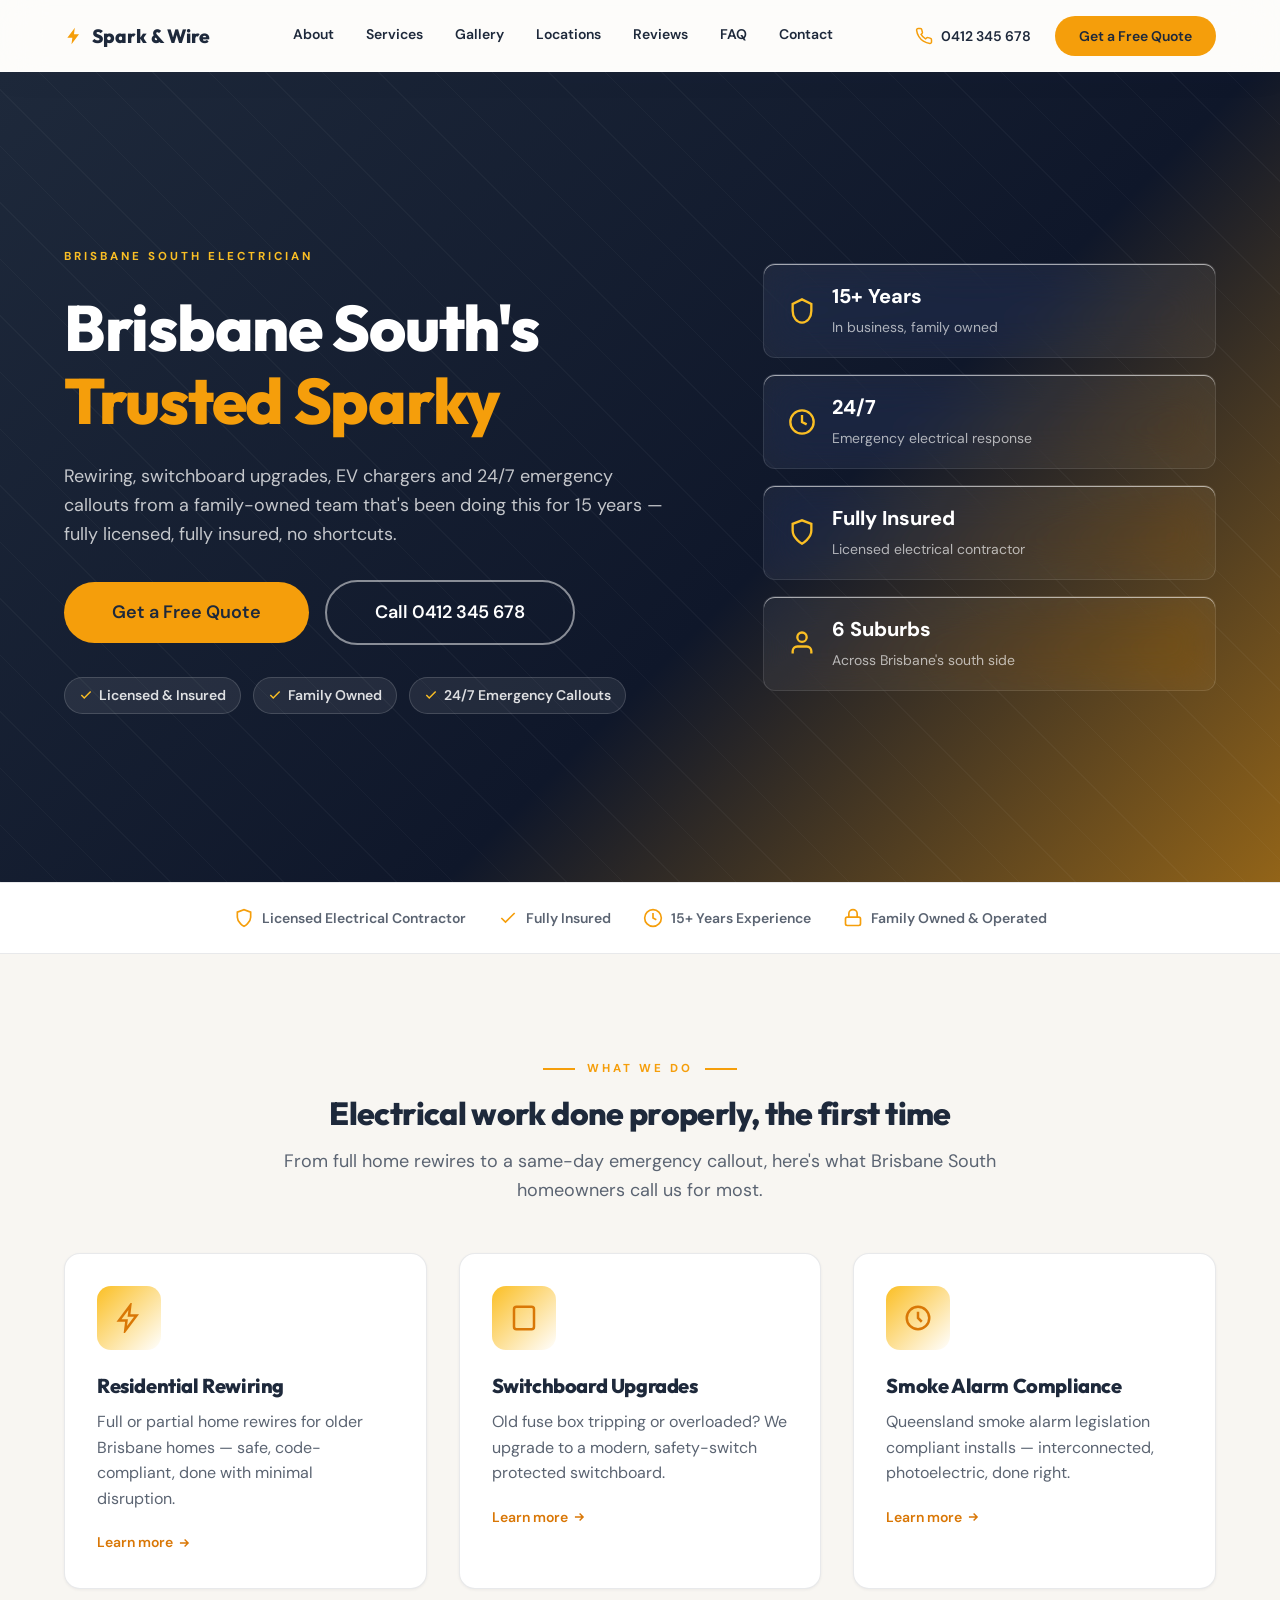
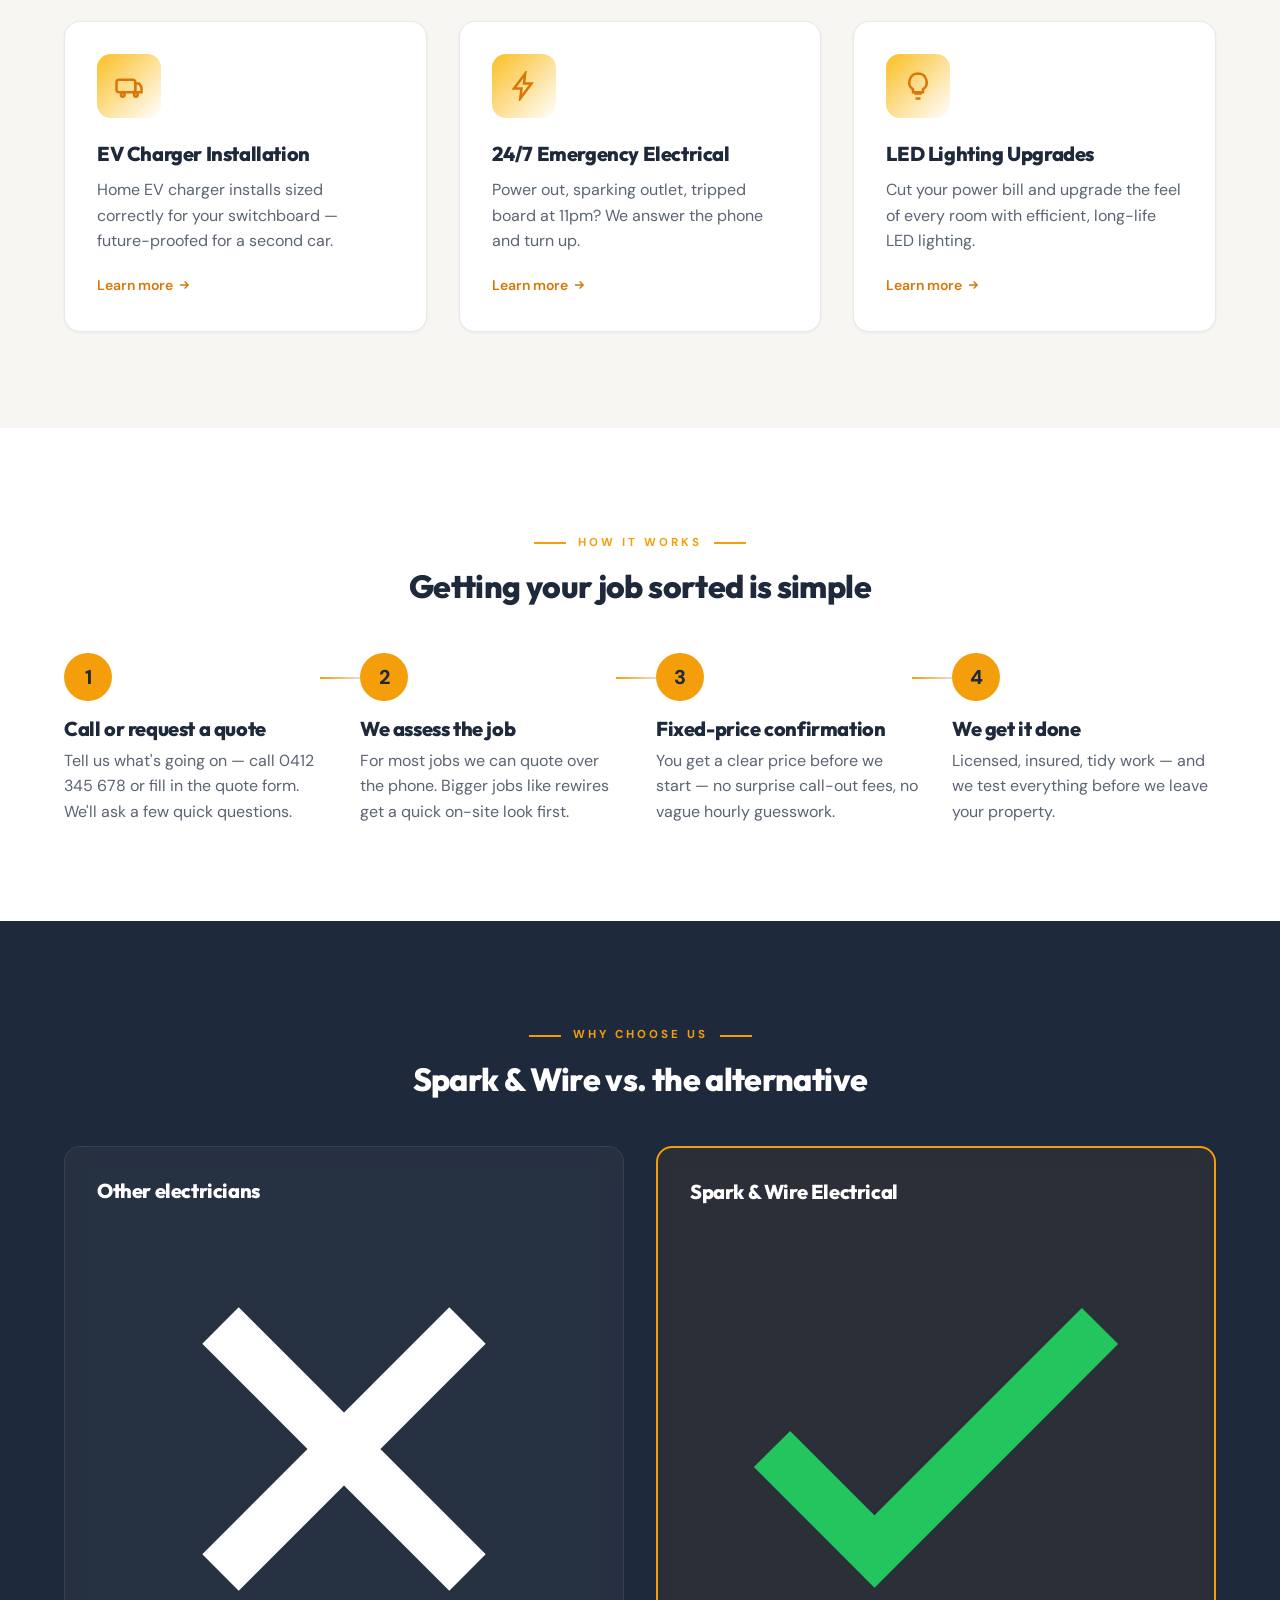
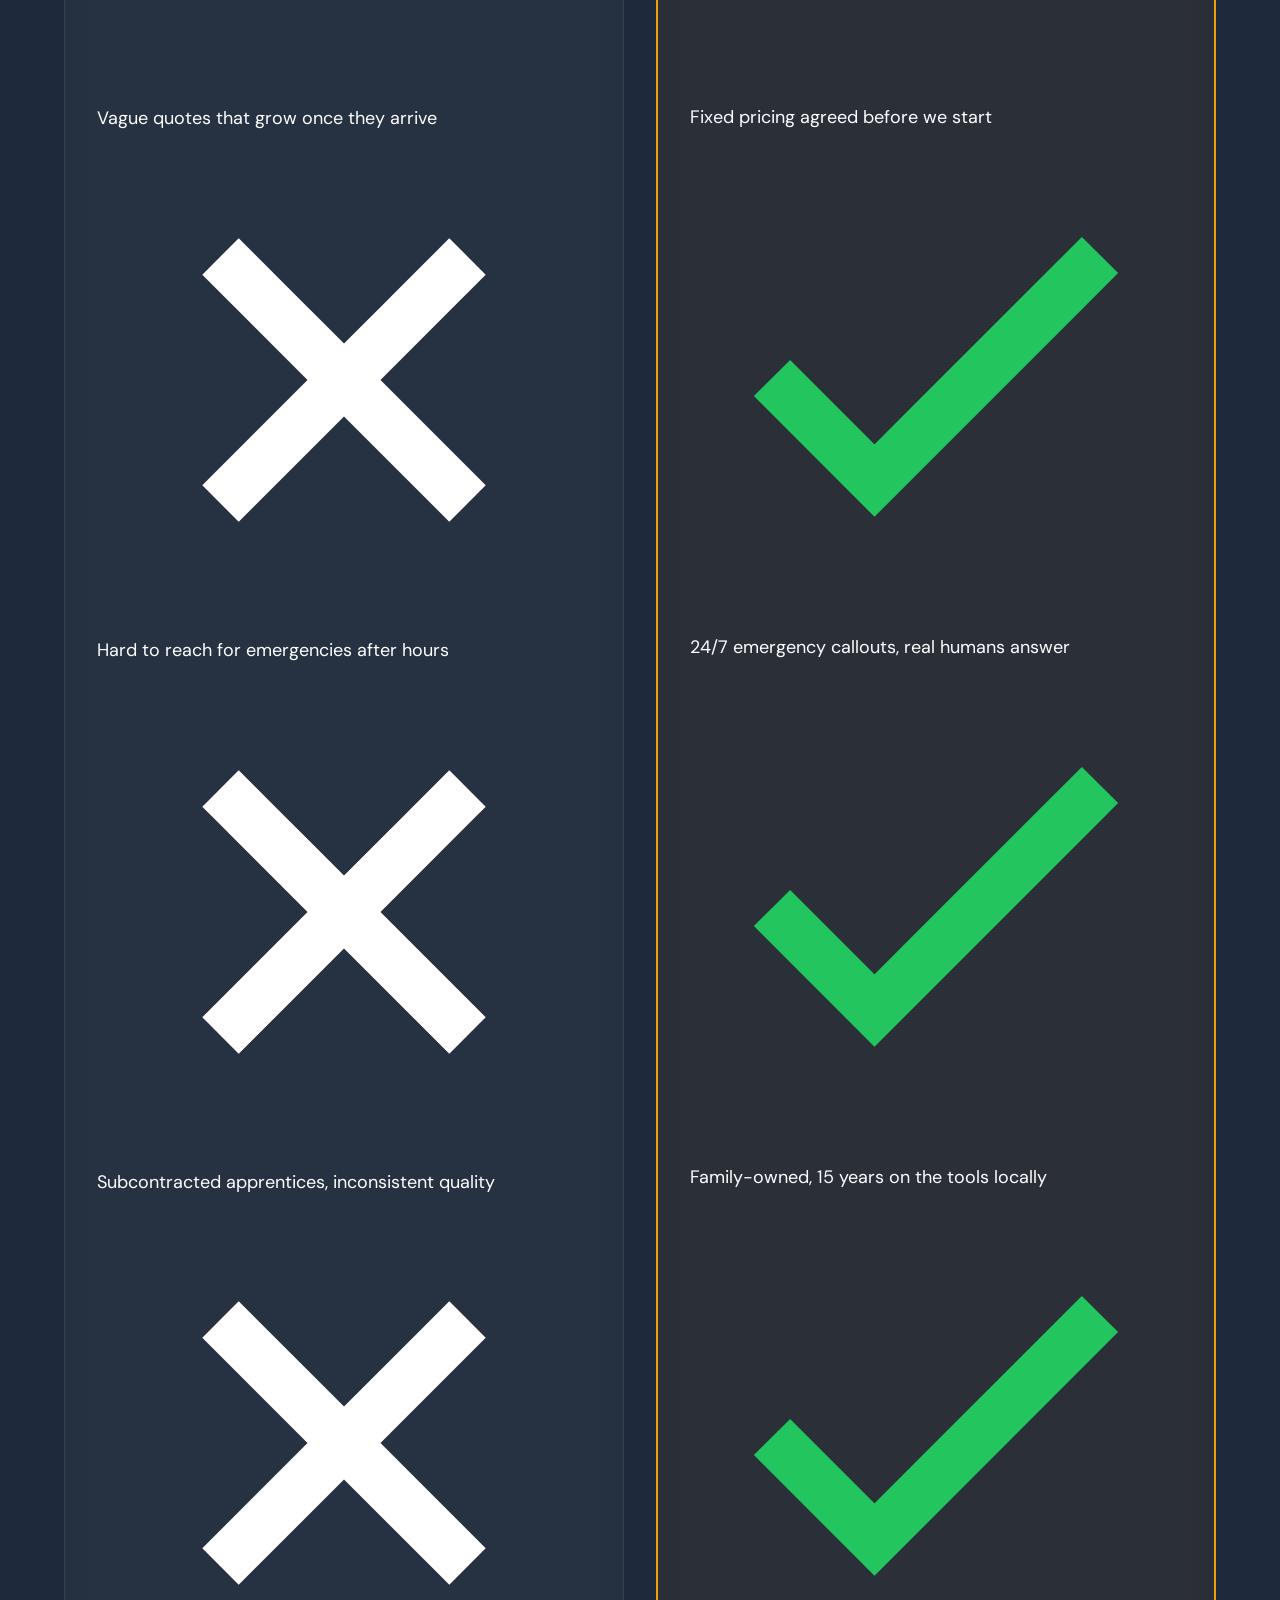
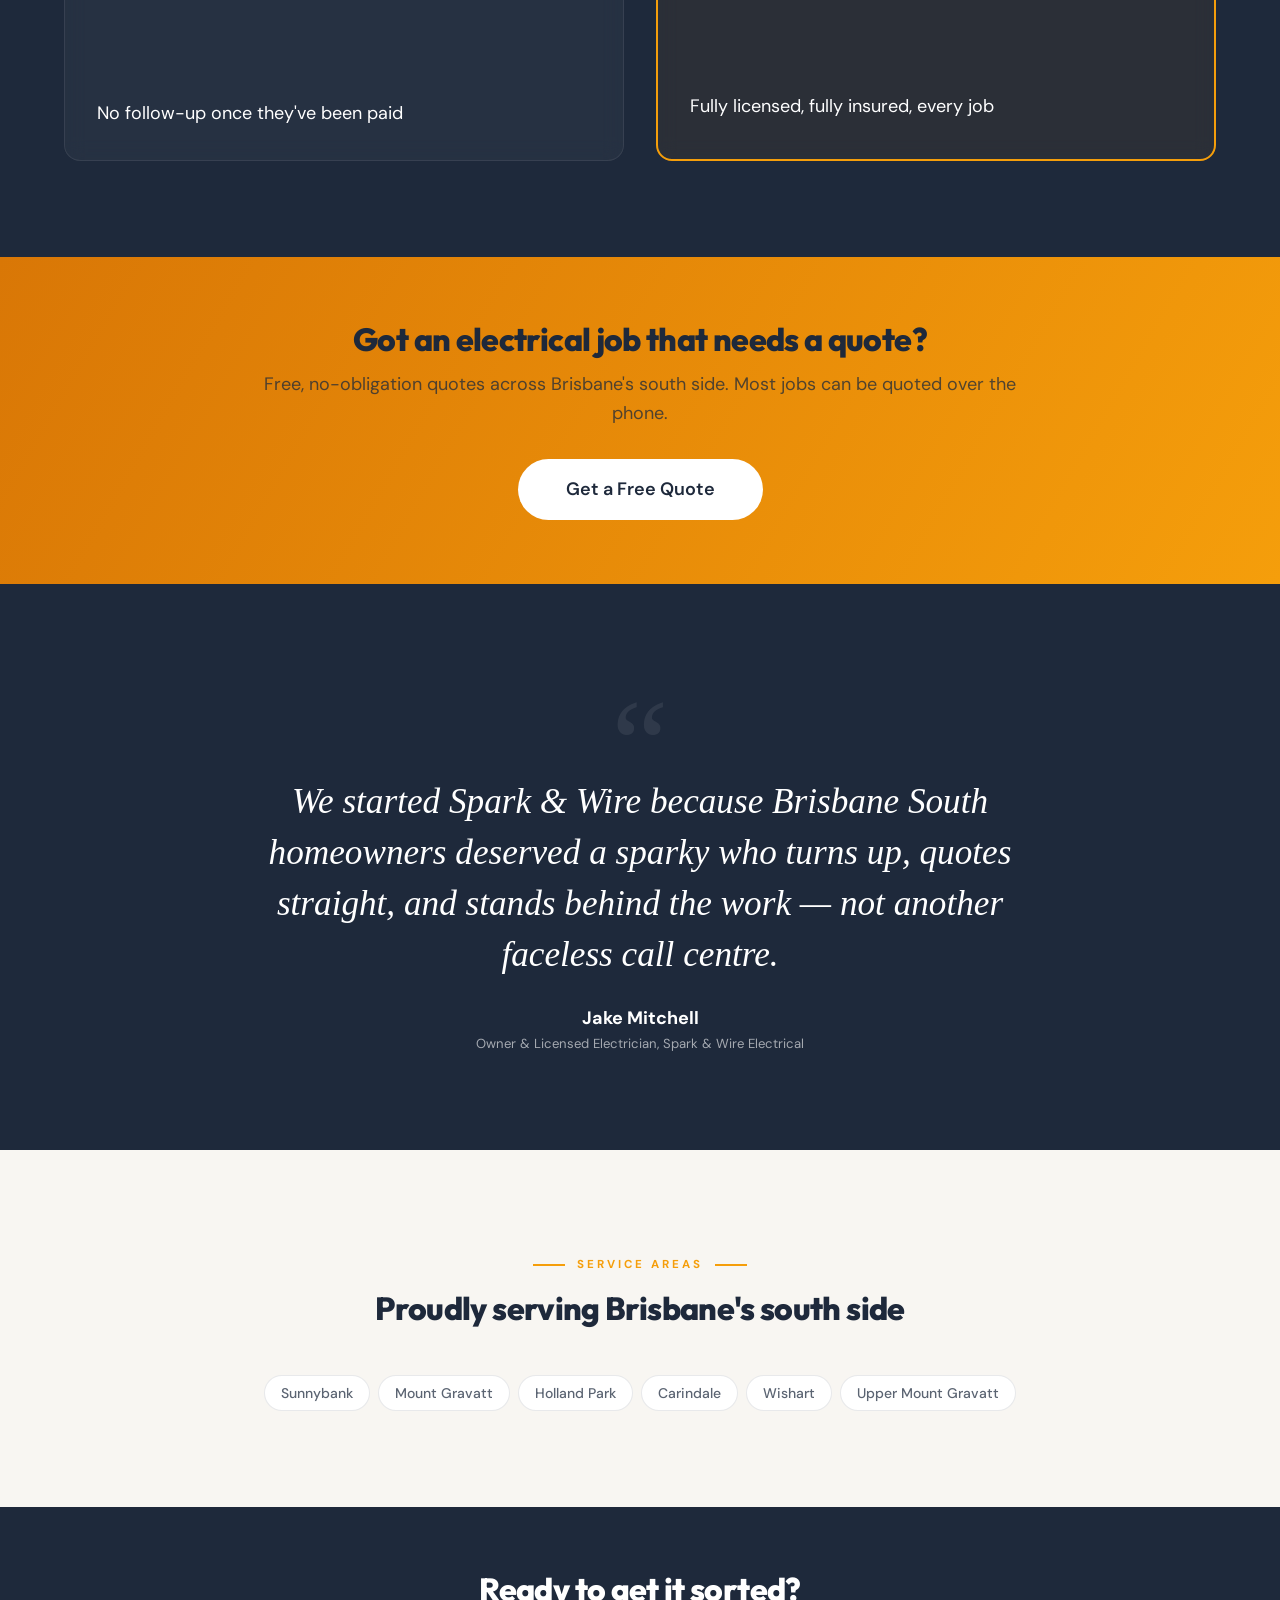
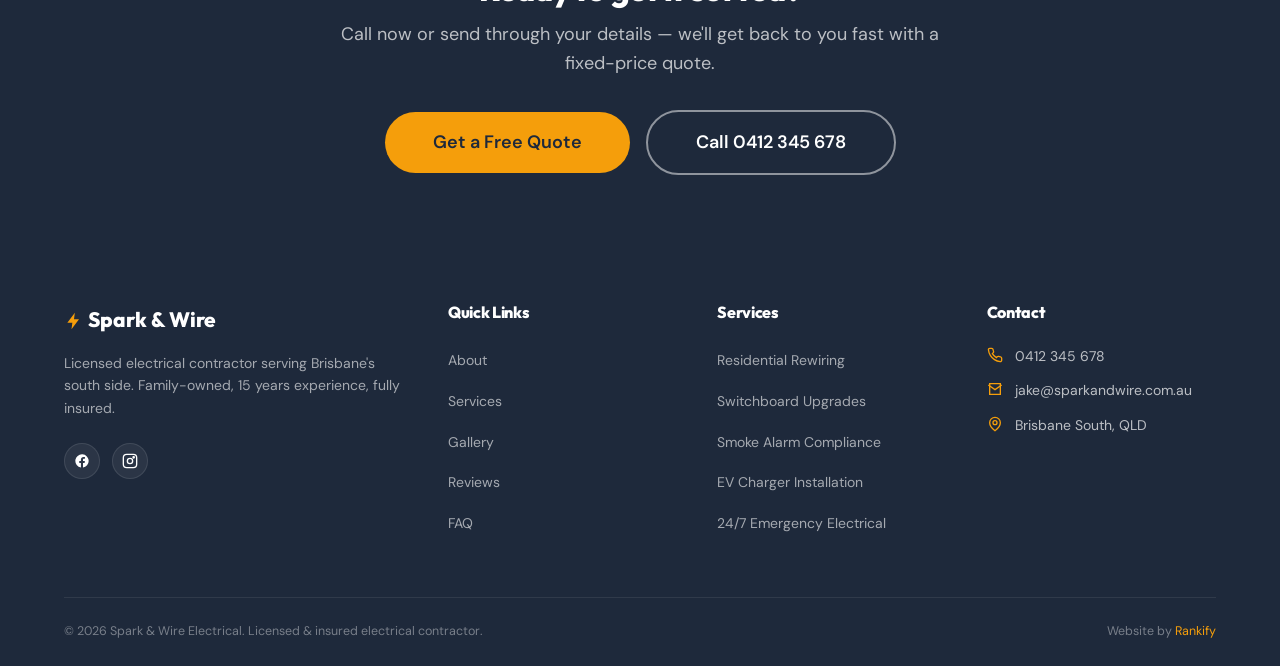
==== commit f30caf97: "Generated site: Spark & Wire Electrical" ====
--- a/sites/spark-wire-electrical/index.html
+++ b/sites/spark-wire-electrical/index.html
@@ -1,356 +1,281 @@
-<!doctype html>
+<!DOCTYPE html>
 <html lang="en-AU">
 <head>
 <meta charset="UTF-8">
 <meta name="viewport" content="width=device-width, initial-scale=1">
-<title>Spark & Wire Electrical | Geelong's Most Trusted Sparky</title>
-<meta name="description" content="Licensed Geelong electrician for rewiring, switchboards, solar & EV chargers. Same-day emergency service, fixed pricing. 4.9 stars, 180+ reviews. Free quotes.">
-<link rel="canonical" href="index.html">
-<meta property="og:title" content="Spark & Wire Electrical | Geelong's Most Trusted Sparky">
-<meta property="og:description" content="Family-owned Geelong electricians serving the Surf Coast for 15+ years. Rewiring, switchboards, solar, EV chargers. Same-day emergency service, fixed pricing.">
+<title>Spark & Wire Electrical | Licensed Electrician — Brisbane South</title>
+<meta name="description" content="Brisbane South's trusted sparky. Rewiring, switchboard upgrades, EV chargers & 24/7 emergency callouts. Family-owned, 15 years, fully insured.">
+<meta property="og:title" content="Spark & Wire Electrical | Brisbane South's Trusted Sparky">
+<meta property="og:description" content="Licensed electrical contractor serving Brisbane's south side. Rewiring, switchboard upgrades, EV chargers, 24/7 emergency callouts.">
 <meta property="og:type" content="website">
-<meta property="og:url" content="https://www.sparkandwire.com.au/">
-<link rel="icon" type="image/svg+xml" href="data:image/svg+xml,%3Csvg xmlns='http://www.w3.org/2000/svg' viewBox='0 0 100 100'%3E%3Crect width='100' height='100' rx='20' fill='%231e293b'/%3E%3Cpath d='M55 8 22 56h22l-6 36 40-52H56l6-32z' fill='%23f59e0b'/%3E%3C/svg%3E">
+<meta property="og:url" content="https://rankify-ops.github.io/spark-wire-electrical/">
+<link rel="icon" type="image/svg+xml" href="data:image/svg+xml,%3Csvg xmlns='http://www.w3.org/2000/svg' viewBox='0 0 24 24'%3E%3Crect width='24' height='24' rx='6' fill='%231e293b'/%3E%3Cpath d='M13 2 4 14h6l-1 8 9-12h-6l1-8z' fill='%23f59e0b'/%3E%3C/svg%3E">
 <link rel="preconnect" href="https://fonts.googleapis.com">
 <link rel="preconnect" href="https://fonts.gstatic.com" crossorigin>
-<link href="https://fonts.googleapis.com/css2?family=Outfit:wght@400;600;700;800&family=DM+Sans:wght@400;500;600;700&display=swap" rel="stylesheet">
+<link href="https://fonts.googleapis.com/css2?family=Outfit:wght@700;800&family=DM+Sans:wght@400;500;600;700&display=swap" rel="stylesheet">
 <link rel="stylesheet" href="style.css">
 <script type="application/ld+json">
 {
   "@context": "https://schema.org",
   "@type": "Electrician",
   "name": "Spark & Wire Electrical",
-  "image": "",
-  "url": "https://www.sparkandwire.com.au/",
-  "telephone": "+61412555789",
-  "email": "dave@sparkandwire.com.au",
-  "priceRange": "$$",
-  "address": {
-    "@type": "PostalAddress",
-    "streetAddress": "14 Industrial Ave",
-    "addressLocality": "Geelong",
-    "addressRegion": "VIC",
-    "postalCode": "3220",
-    "addressCountry": "AU"
-  },
-  "geo": {
-    "@type": "GeoCoordinates",
-    "latitude": -38.1499,
-    "longitude": 144.3617
-  },
-  "areaServed": ["Geelong", "Geelong West", "Newtown", "Belmont", "Highton", "Ocean Grove", "Barwon Heads", "Torquay", "Lara", "Corio"],
+  "description": "Licensed electrical contractor serving Brisbane's south side. Residential rewiring, switchboard upgrades, smoke alarm compliance, EV charger installs, and 24/7 emergency callouts.",
+  "url": "https://rankify-ops.github.io/spark-wire-electrical/",
+  "telephone": "+61412345678",
+  "email": "jake@sparkandwire.com.au",
+  "areaServed": ["Sunnybank", "Mount Gravatt", "Holland Park", "Carindale", "Wishart", "Upper Mount Gravatt"],
+  "address": { "@type": "PostalAddress", "addressLocality": "Sunnybank", "addressRegion": "QLD", "addressCountry": "AU" },
   "openingHoursSpecification": [
-    {
-      "@type": "OpeningHoursSpecification",
-      "dayOfWeek": ["Monday","Tuesday","Wednesday","Thursday","Friday"],
-      "opens": "07:00",
-      "closes": "17:00"
-    },
-    {
-      "@type": "OpeningHoursSpecification",
-      "dayOfWeek": ["Saturday"],
-      "opens": "08:00",
-      "closes": "13:00"
-    }
+    { "@type": "OpeningHoursSpecification", "dayOfWeek": ["Monday","Tuesday","Wednesday","Thursday","Friday"], "opens": "07:00", "closes": "17:00" }
   ],
-  "aggregateRating": {
-    "@type": "AggregateRating",
-    "ratingValue": "4.9",
-    "reviewCount": "180"
-  },
-  "sameAs": [
-    "https://facebook.com/sparkandwiregeelong",
-    "https://instagram.com/sparkandwire",
-    "https://g.page/sparkandwireelectrical"
-  ]
+  "sameAs": ["https://facebook.com/sparkandwire", "https://instagram.com/sparkandwire"]
 }
 </script>
 </head>
 <body>
 
-<header class="site-header" id="siteHeader">
-  <div class="container header-inner">
-    <a href="index.html" class="logo">Spark<span>&amp;</span>Wire</a>
-    <nav class="nav-desktop" aria-label="Primary">
-      <a href="about.html" class="nav-link">About</a>
-      <a href="services.html" class="nav-link">Services</a>
-      <a href="gallery.html" class="nav-link">Gallery</a>
-      <a href="testimonials.html" class="nav-link">Testimonials</a>
-      <a href="faq.html" class="nav-link">FAQ</a>
-      <a href="locations.html" class="nav-link">Locations</a>
-      <a href="contact.html" class="nav-link">Contact</a>
+<header class="site-header">
+  <div class="container">
+    <a href="index.html" class="logo"><svg class="bolt" width="20" height="20" viewBox="0 0 24 24" fill="currentColor"><path d="M13 2 4 14h6l-1 8 9-12h-6l1-8z"/></svg>Spark &amp; Wire</a>
+    <nav class="nav-links">
+      <a href="about.html">About</a>
+      <a href="services.html">Services</a>
+      <a href="gallery.html">Gallery</a>
+      <a href="locations.html">Locations</a>
+      <a href="testimonials.html">Reviews</a>
+      <a href="faq.html">FAQ</a>
+      <a href="contact.html">Contact</a>
     </nav>
     <div class="header-actions">
-      <a href="tel:+61412555789" class="header-phone">
-        <svg viewBox="0 0 24 24" fill="none" stroke="currentColor" stroke-width="1.8" stroke-linecap="round" stroke-linejoin="round"><path d="M22 16.9v3a2 2 0 0 1-2.2 2 19.8 19.8 0 0 1-8.6-3.1 19.5 19.5 0 0 1-6-6A19.8 19.8 0 0 1 2.1 4.2 2 2 0 0 1 4.1 2h3a2 2 0 0 1 2 1.7c.1.9.3 1.8.6 2.7a2 2 0 0 1-.4 2.1L8.1 9.7a16 16 0 0 0 6.2 6.2l1.2-1.2a2 2 0 0 1 2.1-.4c.9.3 1.8.5 2.7.6a2 2 0 0 1 1.7 2z"/></svg>
-        0412 555 789
+      <a class="header-phone" href="tel:+61412345678">
+        <svg viewBox="0 0 24 24" fill="none" stroke="currentColor" stroke-width="2"><path d="M22 16.92v3a2 2 0 0 1-2.18 2 19.79 19.79 0 0 1-8.63-3.07 19.5 19.5 0 0 1-6-6 19.79 19.79 0 0 1-3.07-8.67A2 2 0 0 1 4.11 2h3a2 2 0 0 1 2 1.72c.127.96.361 1.903.7 2.81a2 2 0 0 1-.45 2.11L8.09 9.91a16 16 0 0 0 6 6l1.27-1.27a2 2 0 0 1 2.11-.45c.907.339 1.85.573 2.81.7A2 2 0 0 1 22 16.92z"/></svg>
+        0412 345 678
       </a>
-      <a href="contact.html" class="btn btn-primary btn-md">Get a Free Quote</a>
-      <button class="hamburger" id="hamburgerBtn" aria-label="Open menu" aria-expanded="false">
-        <span></span><span></span><span></span>
-      </button>
+      <a class="btn btn-primary btn-sm" href="contact.html">Get a Free Quote</a>
+      <button class="hamburger" aria-label="Menu"><span></span><span></span><span></span></button>
     </div>
   </div>
 </header>
 
-<div class="mobile-menu" id="mobileMenu">
-  <button class="mobile-menu-close" id="mobileMenuClose" aria-label="Close menu">
-    <svg viewBox="0 0 24 24" fill="none" stroke="currentColor" stroke-width="2" stroke-linecap="round"><path d="M18 6 6 18M6 6l12 12"/></svg>
-  </button>
-  <nav aria-label="Mobile Primary">
-    <a href="about.html">About</a>
-    <a href="services.html">Services</a>
-    <a href="gallery.html">Gallery</a>
-    <a href="testimonials.html">Testimonials</a>
-    <a href="faq.html">FAQ</a>
-    <a href="locations.html">Locations</a>
-    <a href="contact.html">Contact</a>
-  </nav>
+<div class="mobile-menu">
+  <a href="about.html">About</a>
+  <a href="services.html">Services</a>
+  <a href="gallery.html">Gallery</a>
+  <a href="locations.html">Locations</a>
+  <a href="testimonials.html">Reviews</a>
+  <a href="faq.html">FAQ</a>
+  <a href="contact.html">Contact</a>
   <div class="mobile-menu-bottom">
-    <a href="tel:+61412555789" class="btn btn-outline-light btn-lg btn-full">Call 0412 555 789</a>
-    <a href="contact.html" class="btn btn-primary btn-lg btn-full">Get a Free Quote</a>
+    <a class="mobile-menu-phone" href="tel:+61412345678">
+      <svg viewBox="0 0 24 24" fill="none" stroke="currentColor" stroke-width="2"><path d="M22 16.92v3a2 2 0 0 1-2.18 2 19.79 19.79 0 0 1-8.63-3.07 19.5 19.5 0 0 1-6-6 19.79 19.79 0 0 1-3.07-8.67A2 2 0 0 1 4.11 2h3a2 2 0 0 1 2 1.72c.127.96.361 1.903.7 2.81a2 2 0 0 1-.45 2.11L8.09 9.91a16 16 0 0 0 6 6l1.27-1.27a2 2 0 0 1 2.11-.45c.907.339 1.85.573 2.81.7A2 2 0 0 1 22 16.92z"/></svg>
+      0412 345 678
+    </a>
+    <a class="btn btn-primary btn-md" href="contact.html">Get a Free Quote</a>
   </div>
 </div>
 
 <main>
 
-  <!-- HERO -->
   <section class="hero">
-    <div class="container hero-inner">
-      <div class="hero-text">
-        <div class="hero-eyebrow">Licensed &amp; Insured · REC 12345</div>
-        <h1>Geelong's Most Trusted Sparky</h1>
-        <p class="hero-sub">Family-owned and local for 15+ years. Spark &amp; Wire Electrical handles rewiring, switchboard upgrades, solar and EV chargers across Geelong and the Surf Coast — with upfront fixed pricing and no hidden call-out fees.</p>
+    <div class="container">
+      <div>
+        <div class="hero-tag">Brisbane South Electrician</div>
+        <h1>Brisbane South's <span class="accent">Trusted Sparky</span></h1>
+        <p class="hero-sub">Rewiring, switchboard upgrades, EV chargers and 24/7 emergency callouts from a family-owned team that's been doing this for 15 years — fully licensed, fully insured, no shortcuts.</p>
         <div class="btn-pair">
           <a href="contact.html" class="btn btn-primary btn-lg">Get a Free Quote</a>
-          <a href="services.html" class="btn btn-outline-light btn-lg">View Our Services</a>
+          <a href="tel:+61412345678" class="btn btn-outline-white btn-lg">Call 0412 345 678</a>
         </div>
         <div class="trust-pills">
-          <span class="trust-pill"><svg viewBox="0 0 24 24" fill="none" stroke="currentColor" stroke-width="1.8" stroke-linecap="round" stroke-linejoin="round"><path d="M12 3 4 6v6c0 5 3.5 8.5 8 9 4.5-.5 8-4 8-9V6l-8-3z"/><path d="M9 12l2 2 4-4"/></svg>Licensed &amp; Insured</span>
-          <span class="trust-pill"><svg viewBox="0 0 24 24" fill="none" stroke="currentColor" stroke-width="1.8" stroke-linecap="round" stroke-linejoin="round"><circle cx="12" cy="12" r="9"/><path d="M12 7v5l3.5 2"/></svg>Same-Day Emergency Service</span>
-          <span class="trust-pill"><svg viewBox="0 0 24 24" fill="none" stroke="currentColor" stroke-width="1.8" stroke-linecap="round" stroke-linejoin="round"><path d="M20 6 9 17l-5-5"/></svg>Fixed Pricing — No Surprises</span>
-        </div>
-      </div>
-      <div class="hero-visual">
-        <div class="hero-stats">
-          <div class="stat-card">
-            <svg viewBox="0 0 24 24" fill="none" stroke="currentColor" stroke-width="1.8" stroke-linecap="round" stroke-linejoin="round"><circle cx="12" cy="12" r="9"/><path d="M12 7v5l3.5 2"/></svg>
-            <div><span class="stat-value">15+ Years</span><span class="stat-label">Serving Geelong &amp; the Surf Coast</span></div>
-          </div>
-          <div class="stat-card">
-            <svg viewBox="0 0 24 24" fill="none" stroke="currentColor" stroke-width="1.8" stroke-linecap="round" stroke-linejoin="round"><path d="M12 3 4 6v6c0 5 3.5 8.5 8 9 4.5-.5 8-4 8-9V6l-8-3z"/><path d="M9 12l2 2 4-4"/></svg>
-            <div><span class="stat-value">4.9 ★ Google</span><span class="stat-label">180+ verified reviews</span></div>
-          </div>
-          <div class="stat-card">
-            <svg viewBox="0 0 24 24" fill="none" stroke="currentColor" stroke-width="1.8" stroke-linecap="round" stroke-linejoin="round"><circle cx="12" cy="9" r="5"/><path d="M9 13.5 7 21l5-3 5 3-2-7.5"/></svg>
-            <div><span class="stat-value">REC 12345</span><span class="stat-label">Fully licensed electrician</span></div>
-          </div>
-          <div class="stat-card">
-            <svg viewBox="0 0 24 24" fill="none" stroke="currentColor" stroke-width="1.8" stroke-linecap="round" stroke-linejoin="round"><path d="M13 2 3 14h7l-1 8 10-12h-7l1-8z" fill="currentColor" stroke="none"/></svg>
-            <div><span class="stat-value">Same Day</span><span class="stat-label">Emergency callouts available</span></div>
-          </div>
-        </div>
-      </div>
-    </div>
-  </section>
-
-  <!-- TRUST BADGE BAR -->
-  <div class="trust-bar fade">
-    <div class="container trust-bar-inner">
-      <span class="trust-badge"><svg viewBox="0 0 24 24" fill="none" stroke="currentColor" stroke-width="1.8" stroke-linecap="round" stroke-linejoin="round"><circle cx="12" cy="9" r="5"/><path d="M9 13.5 7 21l5-3 5 3-2-7.5"/></svg>Licensed Electrician — REC 12345</span>
-      <span class="trust-badge"><svg viewBox="0 0 24 24" fill="none" stroke="currentColor" stroke-width="1.8" stroke-linecap="round" stroke-linejoin="round"><path d="M12 3 4 6v6c0 5 3.5 8.5 8 9 4.5-.5 8-4 8-9V6l-8-3z"/></svg>Fully Insured</span>
-      <span class="trust-badge"><svg viewBox="0 0 24 24" fill="none" stroke="currentColor" stroke-width="1.8" stroke-linecap="round" stroke-linejoin="round"><circle cx="12" cy="12" r="9"/><path d="M12 7v5l3.5 2"/></svg>15+ Years Local Experience</span>
-      <span class="trust-badge"><svg viewBox="0 0 24 24" fill="none" stroke="currentColor" stroke-width="1.8" stroke-linecap="round" stroke-linejoin="round"><path d="M20 6 9 17l-5-5"/></svg>Fixed-Price Guarantee</span>
-      <span class="trust-badge"><svg viewBox="0 0 24 24" fill="none" stroke="currentColor" stroke-width="1.8" stroke-linecap="round" stroke-linejoin="round"><path d="M3 11.5 12 4l9 7.5"/><path d="M5 10v9a1 1 0 0 0 1 1h4v-6h4v6h4a1 1 0 0 0 1-1v-9"/></svg>Family-Owned &amp; Local</span>
-    </div>
-  </div>
-
-  <!-- SERVICE HIGHLIGHTS -->
-  <section class="section-bg">
-    <div class="container">
-      <div class="section-header fade">
-        <div class="section-label">What We Do</div>
-        <h2>Electrical Work Done Right, First Time</h2>
-        <p>From a flickering light to a full switchboard upgrade, our licensed team handles it — with a fixed price agreed before we start.</p>
+          <span class="trust-pill"><svg viewBox="0 0 24 24" fill="none" stroke="currentColor" stroke-width="2.5"><path d="M20 6 9 17l-5-5"/></svg>Licensed &amp; Insured</span>
+          <span class="trust-pill"><svg viewBox="0 0 24 24" fill="none" stroke="currentColor" stroke-width="2.5"><path d="M20 6 9 17l-5-5"/></svg>Family Owned</span>
+          <span class="trust-pill"><svg viewBox="0 0 24 24" fill="none" stroke="currentColor" stroke-width="2.5"><path d="M20 6 9 17l-5-5"/></svg>24/7 Emergency Callouts</span>
+        </div>
+      </div>
+      <div class="hero-stats">
+        <div class="stat-card">
+          <svg viewBox="0 0 24 24" fill="none" stroke="currentColor" stroke-width="2"><path d="M12 2 4 6v6c0 5.5 3.4 9.7 8 10 4.6-.3 8-4.5 8-10V6l-8-4z"/></svg>
+          <div><span class="stat-value">15+ Years</span><span class="stat-label">In business, family owned</span></div>
+        </div>
+        <div class="stat-card">
+          <svg viewBox="0 0 24 24" fill="none" stroke="currentColor" stroke-width="2"><circle cx="12" cy="12" r="10"/><path d="M12 6v6l4 2"/></svg>
+          <div><span class="stat-value">24/7</span><span class="stat-label">Emergency electrical response</span></div>
+        </div>
+        <div class="stat-card">
+          <svg viewBox="0 0 24 24" fill="none" stroke="currentColor" stroke-width="2"><path d="M12 22s8-4.5 8-11V5l-8-3-8 3v6c0 6.5 8 11 8 11z"/></svg>
+          <div><span class="stat-value">Fully Insured</span><span class="stat-label">Licensed electrical contractor</span></div>
+        </div>
+        <div class="stat-card">
+          <svg viewBox="0 0 24 24" fill="none" stroke="currentColor" stroke-width="2"><path d="M20 21v-2a4 4 0 0 0-4-4H8a4 4 0 0 0-4 4v2"/><circle cx="12" cy="7" r="4"/></svg>
+          <div><span class="stat-value">6 Suburbs</span><span class="stat-label">Across Brisbane's south side</span></div>
+        </div>
+      </div>
+    </div>
+  </section>
+
+  <section class="badge-bar">
+    <div class="container">
+      <span class="badge-item"><svg viewBox="0 0 24 24" fill="none" stroke="currentColor" stroke-width="2"><path d="M12 22s8-4.5 8-11V5l-8-3-8 3v6c0 6.5 8 11 8 11z"/></svg>Licensed Electrical Contractor</span>
+      <span class="badge-item"><svg viewBox="0 0 24 24" fill="none" stroke="currentColor" stroke-width="2"><path d="M20 6 9 17l-5-5"/></svg>Fully Insured</span>
+      <span class="badge-item"><svg viewBox="0 0 24 24" fill="none" stroke="currentColor" stroke-width="2"><circle cx="12" cy="12" r="10"/><path d="M12 6v6l4 2"/></svg>15+ Years Experience</span>
+      <span class="badge-item"><svg viewBox="0 0 24 24" fill="none" stroke="currentColor" stroke-width="2"><rect x="3" y="11" width="18" height="10" rx="2"/><path d="M7 11V7a5 5 0 0 1 10 0v4"/></svg>Family Owned &amp; Operated</span>
+    </div>
+  </section>
+
+  <section class="fade">
+    <div class="container">
+      <div class="section-head">
+        <div class="section-label" style="justify-content:center">What we do</div>
+        <h2>Electrical work done properly, the first time</h2>
+        <p>From full home rewires to a same-day emergency callout, here's what Brisbane South homeowners call us for most.</p>
       </div>
       <div class="grid-3">
-        <div class="card service-card fade">
-          <div class="icon-box"><svg viewBox="0 0 24 24" fill="none" stroke="currentColor" stroke-width="1.8" stroke-linecap="round" stroke-linejoin="round"><path d="M3 11.5 12 4l9 7.5"/><path d="M5 10v9a1 1 0 0 0 1 1h4v-6h4v6h4a1 1 0 0 0 1-1v-9"/></svg></div>
-          <h3>Residential Electrical</h3>
-          <p>Rewiring, power points, lighting circuits and repairs for Geelong homes, done cleanly and to code.</p>
-          <a href="services.html#residential-electrical" class="card-link">Learn more <svg viewBox="0 0 24 24" fill="none" stroke="currentColor" stroke-width="2" stroke-linecap="round" stroke-linejoin="round"><path d="M5 12h14M13 6l6 6-6 6"/></svg></a>
-        </div>
-        <div class="card service-card fade fade-delay-1">
-          <div class="icon-box"><svg viewBox="0 0 24 24" fill="none" stroke="currentColor" stroke-width="1.8" stroke-linecap="round" stroke-linejoin="round"><rect x="6" y="4" width="12" height="16" rx="1"/><line x1="9" y1="8" x2="9" y2="11"/><line x1="12" y1="8" x2="12" y2="13"/><line x1="15" y1="8" x2="15" y2="10"/><line x1="9" y1="16" x2="15" y2="16"/></svg></div>
+        <div class="card fade">
+          <div class="card-icon"><svg viewBox="0 0 24 24" fill="none" stroke="currentColor" stroke-width="2"><path d="M13 2 4 14h6l-1 8 9-12h-6l1-8z"/></svg></div>
+          <h3>Residential Rewiring</h3>
+          <p>Full or partial home rewires for older Brisbane homes — safe, code-compliant, done with minimal disruption.</p>
+          <a href="services.html" class="card-link">Learn more <svg viewBox="0 0 24 24" fill="none" stroke="currentColor" stroke-width="2.5"><path d="M5 12h14M13 6l6 6-6 6"/></svg></a>
+        </div>
+        <div class="card fade">
+          <div class="card-icon"><svg viewBox="0 0 24 24" fill="none" stroke="currentColor" stroke-width="2"><rect x="4" y="3" width="16" height="18" rx="2"/><path d="M8 8h.01M8 12h.01M8 16h.01M16 8h.01M16 12h.01M16 16h.01"/></svg></div>
           <h3>Switchboard Upgrades</h3>
-          <p>Old fuse box tripping or humming? We replace it with a modern, safety-switch-protected board.</p>
-          <a href="services.html#switchboard-upgrades" class="card-link">Learn more <svg viewBox="0 0 24 24" fill="none" stroke="currentColor" stroke-width="2" stroke-linecap="round" stroke-linejoin="round"><path d="M5 12h14M13 6l6 6-6 6"/></svg></a>
-        </div>
-        <div class="card service-card fade fade-delay-2">
-          <div class="icon-box"><svg viewBox="0 0 24 24" fill="none" stroke="currentColor" stroke-width="1.8" stroke-linecap="round" stroke-linejoin="round"><circle cx="12" cy="12" r="4"/><line x1="12" y1="1" x2="12" y2="4"/><line x1="12" y1="20" x2="12" y2="23"/><line x1="1" y1="12" x2="4" y2="12"/><line x1="20" y1="12" x2="23" y2="12"/><line x1="4.2" y1="4.2" x2="6.3" y2="6.3"/><line x1="17.7" y1="17.7" x2="19.8" y2="19.8"/><line x1="4.2" y1="19.8" x2="6.3" y2="17.7"/><line x1="17.7" y1="6.3" x2="19.8" y2="4.2"/></svg></div>
-          <h3>Solar Panel Installation</h3>
-          <p>Cut your power bills with a solar system sized right for your home and installed by locals.</p>
-          <a href="services.html#solar-panel-installation" class="card-link">Learn more <svg viewBox="0 0 24 24" fill="none" stroke="currentColor" stroke-width="2" stroke-linecap="round" stroke-linejoin="round"><path d="M5 12h14M13 6l6 6-6 6"/></svg></a>
-        </div>
-        <div class="card service-card fade">
-          <div class="icon-box"><svg viewBox="0 0 24 24" fill="none" stroke="currentColor" stroke-width="1.8" stroke-linecap="round" stroke-linejoin="round"><path d="M9 7V3M15 7V3"/><rect x="6" y="7" width="12" height="8" rx="2"/><path d="M12 15v3a3 3 0 0 1-3 3H7"/></svg></div>
+          <p>Old fuse box tripping or overloaded? We upgrade to a modern, safety-switch protected switchboard.</p>
+          <a href="services.html" class="card-link">Learn more <svg viewBox="0 0 24 24" fill="none" stroke="currentColor" stroke-width="2.5"><path d="M5 12h14M13 6l6 6-6 6"/></svg></a>
+        </div>
+        <div class="card fade">
+          <div class="card-icon"><svg viewBox="0 0 24 24" fill="none" stroke="currentColor" stroke-width="2"><circle cx="12" cy="12" r="9"/><path d="M12 7v5l3 3"/></svg></div>
+          <h3>Smoke Alarm Compliance</h3>
+          <p>Queensland smoke alarm legislation compliant installs — interconnected, photoelectric, done right.</p>
+          <a href="services.html" class="card-link">Learn more <svg viewBox="0 0 24 24" fill="none" stroke="currentColor" stroke-width="2.5"><path d="M5 12h14M13 6l6 6-6 6"/></svg></a>
+        </div>
+        <div class="card fade">
+          <div class="card-icon"><svg viewBox="0 0 24 24" fill="none" stroke="currentColor" stroke-width="2"><rect x="2" y="7" width="15" height="10" rx="2"/><path d="M17 10h3l2 3v4h-5z"/><circle cx="7" cy="19" r="1.5"/><circle cx="17.5" cy="19" r="1.5"/></svg></div>
           <h3>EV Charger Installation</h3>
-          <p>Home EV charging done properly — correct circuit, correct load management, no shortcuts.</p>
-          <a href="services.html#ev-charger-installation" class="card-link">Learn more <svg viewBox="0 0 24 24" fill="none" stroke="currentColor" stroke-width="2" stroke-linecap="round" stroke-linejoin="round"><path d="M5 12h14M13 6l6 6-6 6"/></svg></a>
-        </div>
-        <div class="card service-card fade fade-delay-1">
-          <div class="icon-box"><svg viewBox="0 0 24 24" fill="none" stroke="currentColor" stroke-width="1.8" stroke-linecap="round" stroke-linejoin="round"><path d="M14.7 6.3a4 4 0 0 0-5.4 5.4L3 18l3 3 6.3-6.3a4 4 0 0 0 5.4-5.4l-2.8 2.8-2-2 2.8-2.8z"/></svg></div>
-          <h3>Emergency Electrical Repairs</h3>
-          <p>Power out, burning smell, sparking switch? We offer same-day emergency callouts across Geelong.</p>
-          <a href="services.html#emergency-electrical-repairs" class="card-link">Learn more <svg viewBox="0 0 24 24" fill="none" stroke="currentColor" stroke-width="2" stroke-linecap="round" stroke-linejoin="round"><path d="M5 12h14M13 6l6 6-6 6"/></svg></a>
-        </div>
-        <div class="card service-card fade fade-delay-2">
-          <div class="icon-box"><svg viewBox="0 0 24 24" fill="none" stroke="currentColor" stroke-width="1.8" stroke-linecap="round" stroke-linejoin="round"><path d="M12 3 4 6v6c0 5 3.5 8.5 8 9 4.5-.5 8-4 8-9V6l-8-3z"/><path d="M9 12l2 2 4-4"/></svg></div>
-          <h3>Safety Inspections &amp; Compliance</h3>
-          <p>Buying, selling or renting out a property? Get a full compliance check and certificate.</p>
-          <a href="services.html#safety-inspections-compliance" class="card-link">Learn more <svg viewBox="0 0 24 24" fill="none" stroke="currentColor" stroke-width="2" stroke-linecap="round" stroke-linejoin="round"><path d="M5 12h14M13 6l6 6-6 6"/></svg></a>
-        </div>
-      </div>
-    </div>
-  </section>
-
-  <div class="section-divider"></div>
-
-  <!-- HOW IT WORKS -->
-  <section class="section-surface">
-    <div class="container">
-      <div class="section-header fade">
-        <div class="section-label">How It Works</div>
-        <h2>Getting Your Job Sorted Is Simple</h2>
-        <p>No call centres, no waiting on hold. You speak directly to the team doing the work.</p>
+          <p>Home EV charger installs sized correctly for your switchboard — future-proofed for a second car.</p>
+          <a href="services.html" class="card-link">Learn more <svg viewBox="0 0 24 24" fill="none" stroke="currentColor" stroke-width="2.5"><path d="M5 12h14M13 6l6 6-6 6"/></svg></a>
+        </div>
+        <div class="card fade">
+          <div class="card-icon"><svg viewBox="0 0 24 24" fill="none" stroke="currentColor" stroke-width="2"><path d="M13 2 4 14h6l-1 8 9-12h-6l1-8z"/></svg></div>
+          <h3>24/7 Emergency Electrical</h3>
+          <p>Power out, sparking outlet, tripped board at 11pm? We answer the phone and turn up.</p>
+          <a href="services.html" class="card-link">Learn more <svg viewBox="0 0 24 24" fill="none" stroke="currentColor" stroke-width="2.5"><path d="M5 12h14M13 6l6 6-6 6"/></svg></a>
+        </div>
+        <div class="card fade">
+          <div class="card-icon"><svg viewBox="0 0 24 24" fill="none" stroke="currentColor" stroke-width="2"><path d="M9 18h6M10 22h4M12 2a7 7 0 0 0-4 12.7V17h8v-2.3A7 7 0 0 0 12 2z"/></svg></div>
+          <h3>LED Lighting Upgrades</h3>
+          <p>Cut your power bill and upgrade the feel of every room with efficient, long-life LED lighting.</p>
+          <a href="services.html" class="card-link">Learn more <svg viewBox="0 0 24 24" fill="none" stroke="currentColor" stroke-width="2.5"><path d="M5 12h14M13 6l6 6-6 6"/></svg></a>
+        </div>
+      </div>
+    </div>
+  </section>
+
+  <section class="section-alt fade">
+    <div class="container">
+      <div class="section-head">
+        <div class="section-label" style="justify-content:center">How it works</div>
+        <h2>Getting your job sorted is simple</h2>
       </div>
       <div class="steps">
-        <div class="step fade">
+        <div class="step">
           <div class="step-number">1</div>
-          <h3>Request your free quote</h3>
-          <p>Call, email or fill in our form and tell us what's going on — from a tripped switchboard to a full solar install.</p>
-        </div>
-        <div class="step fade fade-delay-1">
+          <h3>Call or request a quote</h3>
+          <p>Tell us what's going on — call 0412 345 678 or fill in the quote form. We'll ask a few quick questions.</p>
+        </div>
+        <div class="step">
           <div class="step-number">2</div>
-          <h3>We quote a fixed price</h3>
-          <p>We assess the job and give you an upfront, fixed price before any work starts. No surprise call-out fees.</p>
-        </div>
-        <div class="step fade fade-delay-2">
+          <h3>We assess the job</h3>
+          <p>For most jobs we can quote over the phone. Bigger jobs like rewires get a quick on-site look first.</p>
+        </div>
+        <div class="step">
           <div class="step-number">3</div>
-          <h3>We get to work</h3>
-          <p>Book a time that suits you, or call us for same-day emergency service if it can't wait.</p>
-        </div>
-        <div class="step fade fade-delay-3">
+          <h3>Fixed-price confirmation</h3>
+          <p>You get a clear price before we start — no surprise call-out fees, no vague hourly guesswork.</p>
+        </div>
+        <div class="step">
           <div class="step-number">4</div>
-          <h3>Tested, tidy, compliant</h3>
-          <p>Every job is tested, cleaned up and left compliant — with paperwork if you need it for compliance or resale.</p>
-        </div>
-      </div>
-    </div>
-  </section>
-
-  <!-- DARK RHYTHM BREAKER: US VS THEM -->
-  <section class="section-dark">
-    <div class="container">
-      <div class="section-header fade">
-        <div class="section-label">Why Choose Us</div>
-        <h2>Spark &amp; Wire vs. The Other Guys</h2>
-        <p>We built this business around the things Geelong homeowners complain about most with tradies.</p>
-      </div>
-      <div class="compare-grid">
-        <div class="compare-col compare-others fade">
-          <h3>Other Electricians</h3>
-          <div class="compare-item"><svg viewBox="0 0 24 24" fill="none" stroke="currentColor" stroke-width="2" stroke-linecap="round"><path d="M18 6 6 18M6 6l12 12"/></svg>Hidden call-out fees added after the job</div>
-          <div class="compare-item"><svg viewBox="0 0 24 24" fill="none" stroke="currentColor" stroke-width="2" stroke-linecap="round"><path d="M18 6 6 18M6 6l12 12"/></svg>Vague quotes that "depend on the day"</div>
-          <div class="compare-item"><svg viewBox="0 0 24 24" fill="none" stroke="currentColor" stroke-width="2" stroke-linecap="round"><path d="M18 6 6 18M6 6l12 12"/></svg>Booked out for weeks for urgent jobs</div>
-          <div class="compare-item"><svg viewBox="0 0 24 24" fill="none" stroke="currentColor" stroke-width="2" stroke-linecap="round"><path d="M18 6 6 18M6 6l12 12"/></svg>Rotating subcontractors you've never met</div>
-          <div class="compare-item"><svg viewBox="0 0 24 24" fill="none" stroke="currentColor" stroke-width="2" stroke-linecap="round"><path d="M18 6 6 18M6 6l12 12"/></svg>Call centre answers, not the sparky</div>
-        </div>
-        <div class="compare-col compare-us fade fade-delay-1">
+          <h3>We get it done</h3>
+          <p>Licensed, insured, tidy work — and we test everything before we leave your property.</p>
+        </div>
+      </div>
+    </div>
+  </section>
+
+  <section class="dark-section fade">
+    <div class="container">
+      <div class="section-head">
+        <div class="section-label" style="justify-content:center">Why choose us</div>
+        <h2>Spark &amp; Wire vs. the alternative</h2>
+      </div>
+      <div class="compare">
+        <div class="glass-card-dark others">
+          <h3>Other electricians</h3>
+          <ul>
+            <li><svg viewBox="0 0 24 24" fill="none" stroke="currentColor" stroke-width="2.5"><path d="M18 6 6 18M6 6l12 12"/></svg>Vague quotes that grow once they arrive</li>
+            <li><svg viewBox="0 0 24 24" fill="none" stroke="currentColor" stroke-width="2.5"><path d="M18 6 6 18M6 6l12 12"/></svg>Hard to reach for emergencies after hours</li>
+            <li><svg viewBox="0 0 24 24" fill="none" stroke="currentColor" stroke-width="2.5"><path d="M18 6 6 18M6 6l12 12"/></svg>Subcontracted apprentices, inconsistent quality</li>
+            <li><svg viewBox="0 0 24 24" fill="none" stroke="currentColor" stroke-width="2.5"><path d="M18 6 6 18M6 6l12 12"/></svg>No follow-up once they've been paid</li>
+          </ul>
+        </div>
+        <div class="glass-card-dark" style="border:2px solid var(--color-primary); background:rgba(245,158,11,0.06)">
           <h3>Spark &amp; Wire Electrical</h3>
-          <div class="compare-item"><svg viewBox="0 0 24 24" fill="none" stroke="currentColor" stroke-width="2" stroke-linecap="round"><path d="M20 6 9 17l-5-5"/></svg>Fixed pricing agreed before we start</div>
-          <div class="compare-item"><svg viewBox="0 0 24 24" fill="none" stroke="currentColor" stroke-width="2" stroke-linecap="round"><path d="M20 6 9 17l-5-5"/></svg>Free, honest quote — no obligation</div>
-          <div class="compare-item"><svg viewBox="0 0 24 24" fill="none" stroke="currentColor" stroke-width="2" stroke-linecap="round"><path d="M20 6 9 17l-5-5"/></svg>Same-day emergency service available</div>
-          <div class="compare-item"><svg viewBox="0 0 24 24" fill="none" stroke="currentColor" stroke-width="2" stroke-linecap="round"><path d="M20 6 9 17l-5-5"/></svg>Family-owned team you'll recognise each visit</div>
-          <div class="compare-item"><svg viewBox="0 0 24 24" fill="none" stroke="currentColor" stroke-width="2" stroke-linecap="round"><path d="M20 6 9 17l-5-5"/></svg>Speak directly to Dave and the team</div>
-        </div>
-      </div>
-    </div>
-  </section>
-
-  <!-- MID-PAGE CTA -->
-  <section class="cta-banner">
-    <div class="container">
-      <h2 class="fade">Sparks, no power, or just need it sorted?</h2>
-      <p class="fade">Get a free, fixed-price quote from Geelong's most trusted sparky — no obligation, no hidden fees.</p>
-      <div class="cta-actions fade"><a href="contact.html" class="btn btn-white btn-lg">Get a Free Quote</a></div>
-    </div>
-  </section>
-
-  <!-- REVIEW SECTION (aggregate only) -->
-  <section class="section-bg">
-    <div class="container review-badge-wrap">
-      <div class="section-label">Reputation</div>
-      <h2 class="fade mb-lg">Trusted by 180+ Geelong Homeowners</h2>
-      <div class="review-badge fade">
-        <span class="rating-number">4.9</span>
-        <div class="review-badge-meta">
-          <span class="review-stars stars-line">★★★★★</span>
-          <span class="count-line">180+ Google Reviews</span>
-        </div>
-      </div>
-      <p class="fade mt-lg measure-center">Fifteen years of fair pricing and tidy work is how a local sparky ends up with a 4.9-star rating. Read what Geelong locals are saying and see it for yourself.</p>
-      <div class="mt-xl fade"><a href="testimonials.html" class="btn btn-outline btn-md">Read Our Reviews</a></div>
-    </div>
-  </section>
-
-  <!-- FOUNDER QUOTE (dark) -->
-  <section class="section-dark">
-    <div class="container">
-      <div class="founder-quote fade">
-        <span class="quote-mark">&ldquo;</span>
-        <blockquote>We started this business because Geelong deserved sparkies who turn up on time, do it right the first time, and charge exactly what they said they would. Fifteen years later, that's still the whole job.</blockquote>
-        <div class="quote-author">
-          <span class="quote-name">Dave Mitchell</span>
-          <span class="quote-title">Owner &amp; Licensed Electrician, Spark &amp; Wire Electrical</span>
-        </div>
-      </div>
-    </div>
-  </section>
-
-  <!-- SERVICE AREA PILLS -->
-  <section class="section-surface">
-    <div class="container text-center">
-      <div class="section-label">Where We Work</div>
-      <h2 class="fade mb-lg">Servicing Geelong &amp; the Surf Coast</h2>
-      <div class="pills fade">
-        <a href="locations.html#geelong" class="pill">Geelong</a>
-        <a href="locations.html#geelong-west" class="pill">Geelong West</a>
-        <a href="locations.html#newtown" class="pill">Newtown</a>
-        <a href="locations.html#belmont" class="pill">Belmont</a>
-        <a href="locations.html#highton" class="pill">Highton</a>
-        <a href="locations.html#ocean-grove" class="pill">Ocean Grove</a>
-        <a href="locations.html#barwon-heads" class="pill">Barwon Heads</a>
-        <a href="locations.html#torquay" class="pill">Torquay</a>
-        <a href="locations.html#lara" class="pill">Lara</a>
-        <a href="locations.html#corio" class="pill">Corio</a>
-      </div>
-      <p class="mt-lg fade measure-center">Based on Industrial Avenue in Geelong, we cover the whole Bellarine Peninsula and Surf Coast — for homeowners, builders and property managers alike.</p>
-    </div>
-  </section>
-
-  <!-- BOTTOM CTA -->
-  <section class="cta-banner-dark">
-    <div class="container">
-      <h2 class="fade">Ready to Get It Sorted?</h2>
-      <p class="fade">Free quotes, fixed pricing, and a team that actually turns up. Get in touch with Spark &amp; Wire Electrical today.</p>
-      <div class="cta-actions fade">
-        <div class="btn-pair btn-pair-center">
-          <a href="contact.html" class="btn btn-primary btn-lg">Get a Free Quote</a>
-          <a href="tel:+61412555789" class="btn btn-outline-light btn-lg">Call 0412 555 789</a>
-        </div>
-      </div>
-      <div class="mt-xl fade"><span class="badge-guarantee"><svg viewBox="0 0 24 24" fill="none" stroke="currentColor" stroke-width="1.8" stroke-linecap="round" stroke-linejoin="round"><path d="M12 3 4 6v6c0 5 3.5 8.5 8 9 4.5-.5 8-4 8-9V6l-8-3z"/><path d="M9 12l2 2 4-4"/></svg>Free quotes, no obligation</span></div>
+          <ul>
+            <li style="color:#fff"><svg viewBox="0 0 24 24" fill="none" stroke="#22c55e" stroke-width="2.5"><path d="M20 6 9 17l-5-5"/></svg>Fixed pricing agreed before we start</li>
+            <li style="color:#fff"><svg viewBox="0 0 24 24" fill="none" stroke="#22c55e" stroke-width="2.5"><path d="M20 6 9 17l-5-5"/></svg>24/7 emergency callouts, real humans answer</li>
+            <li style="color:#fff"><svg viewBox="0 0 24 24" fill="none" stroke="#22c55e" stroke-width="2.5"><path d="M20 6 9 17l-5-5"/></svg>Family-owned, 15 years on the tools locally</li>
+            <li style="color:#fff"><svg viewBox="0 0 24 24" fill="none" stroke="#22c55e" stroke-width="2.5"><path d="M20 6 9 17l-5-5"/></svg>Fully licensed, fully insured, every job</li>
+          </ul>
+        </div>
+      </div>
+    </div>
+  </section>
+
+  <section class="cta-strip fade">
+    <div class="container">
+      <h2>Got an electrical job that needs a quote?</h2>
+      <p>Free, no-obligation quotes across Brisbane's south side. Most jobs can be quoted over the phone.</p>
+      <a href="contact.html" class="btn btn-white btn-lg">Get a Free Quote</a>
+    </div>
+  </section>
+
+  <section class="dark-section fade">
+    <div class="container">
+      <div class="quote-block">
+        <div class="quote-mark">&ldquo;</div>
+        <p class="quote-text">We started Spark &amp; Wire because Brisbane South homeowners deserved a sparky who turns up, quotes straight, and stands behind the work — not another faceless call centre.</p>
+        <div class="quote-attribution">
+          <div class="name">Jake Mitchell</div>
+          <div class="title">Owner &amp; Licensed Electrician, Spark &amp; Wire Electrical</div>
+        </div>
+      </div>
+    </div>
+  </section>
+
+  <section class="fade">
+    <div class="container">
+      <div class="section-head">
+        <div class="section-label" style="justify-content:center">Service areas</div>
+        <h2>Proudly serving Brisbane's south side</h2>
+      </div>
+      <div class="pills">
+        <a href="locations.html#sunnybank" class="pill">Sunnybank</a>
+        <a href="locations.html#mount-gravatt" class="pill">Mount Gravatt</a>
+        <a href="locations.html#holland-park" class="pill">Holland Park</a>
+        <a href="locations.html#carindale" class="pill">Carindale</a>
+        <a href="locations.html#wishart" class="pill">Wishart</a>
+        <a href="locations.html#upper-mount-gravatt" class="pill">Upper Mount Gravatt</a>
+      </div>
+    </div>
+  </section>
+
+  <section class="cta-strip dark fade">
+    <div class="container">
+      <h2>Ready to get it sorted?</h2>
+      <p style="max-width:600px;margin-left:auto;margin-right:auto">Call now or send through your details — we'll get back to you fast with a fixed-price quote.</p>
+      <div class="btn-pair" style="justify-content:center;margin-top:var(--space-lg)">
+        <a href="contact.html" class="btn btn-primary btn-lg">Get a Free Quote</a>
+        <a href="tel:+61412345678" class="btn btn-outline-white btn-lg">Call 0412 345 678</a>
+      </div>
     </div>
   </section>
 
@@ -360,12 +285,11 @@
   <div class="container">
     <div class="footer-grid">
       <div class="footer-col">
-        <div class="footer-logo">Spark<span>&amp;</span>Wire</div>
-        <p class="footer-desc">Family-owned electrical business serving Geelong and the Surf Coast for over 15 years. Licensed, insured, and locally trusted.</p>
-        <div class="footer-socials">
-          <a href="https://facebook.com/sparkandwiregeelong" class="social-icon" aria-label="Facebook" target="_blank" rel="noopener"><svg viewBox="0 0 24 24" fill="currentColor"><path d="M14 9h3V6h-3a4 4 0 0 0-4 4v2H7v3h3v6h3v-6h3l1-3h-4v-2a1 1 0 0 1 1-1z"/></svg></a>
-          <a href="https://instagram.com/sparkandwire" class="social-icon" aria-label="Instagram" target="_blank" rel="noopener"><svg viewBox="0 0 24 24" fill="none" stroke="currentColor" stroke-width="1.8"><rect x="3" y="3" width="18" height="18" rx="5"/><circle cx="12" cy="12" r="4"/><circle cx="17.5" cy="6.5" r="1"/></svg></a>
-          <a href="https://g.page/sparkandwireelectrical" class="social-icon" aria-label="Google Reviews" target="_blank" rel="noopener"><svg viewBox="0 0 24 24" fill="none" stroke="currentColor" stroke-width="1.8" stroke-linecap="round" stroke-linejoin="round"><path d="M12 3 4 6v6c0 5 3.5 8.5 8 9 4.5-.5 8-4 8-9V6l-8-3z"/><path d="M9 12l2 2 4-4"/></svg></a>
+        <div class="footer-logo"><svg class="bolt" width="20" height="20" viewBox="0 0 24 24" fill="currentColor" style="vertical-align:-4px"><path d="M13 2 4 14h6l-1 8 9-12h-6l1-8z"/></svg> Spark &amp; Wire</div>
+        <p>Licensed electrical contractor serving Brisbane's south side. Family-owned, 15 years experience, fully insured.</p>
+        <div class="social-row">
+          <a class="social-icon" href="https://facebook.com/sparkandwire" aria-label="Facebook"><svg viewBox="0 0 24 24" fill="currentColor"><path d="M22 12a10 10 0 1 0-11.6 9.9v-7H7.9V12h2.5V9.8c0-2.5 1.5-3.9 3.8-3.9 1.1 0 2.2.2 2.2.2v2.5h-1.3c-1.2 0-1.6.8-1.6 1.6V12h2.8l-.4 2.9h-2.4v7A10 10 0 0 0 22 12z"/></svg></a>
+          <a class="social-icon" href="https://instagram.com/sparkandwire" aria-label="Instagram"><svg viewBox="0 0 24 24" fill="none" stroke="currentColor" stroke-width="2"><rect x="2" y="2" width="20" height="20" rx="5"/><circle cx="12" cy="12" r="4"/><circle cx="17.5" cy="6.5" r="1"/></svg></a>
         </div>
       </div>
       <div class="footer-col">
@@ -374,42 +298,37 @@
           <li><a href="about.html">About</a></li>
           <li><a href="services.html">Services</a></li>
           <li><a href="gallery.html">Gallery</a></li>
-          <li><a href="testimonials.html">Testimonials</a></li>
+          <li><a href="testimonials.html">Reviews</a></li>
           <li><a href="faq.html">FAQ</a></li>
-          <li><a href="locations.html">Locations</a></li>
-          <li><a href="contact.html">Contact</a></li>
         </ul>
       </div>
       <div class="footer-col">
         <h4>Services</h4>
         <ul>
-          <li><a href="services.html#residential-electrical">Residential Electrical</a></li>
-          <li><a href="services.html#commercial-electrical">Commercial Electrical</a></li>
-          <li><a href="services.html#switchboard-upgrades">Switchboard Upgrades</a></li>
-          <li><a href="services.html#solar-panel-installation">Solar Panel Installation</a></li>
-          <li><a href="services.html#ev-charger-installation">EV Charger Installation</a></li>
-          <li><a href="services.html#emergency-electrical-repairs">Emergency Repairs</a></li>
+          <li><a href="services.html">Residential Rewiring</a></li>
+          <li><a href="services.html">Switchboard Upgrades</a></li>
+          <li><a href="services.html">Smoke Alarm Compliance</a></li>
+          <li><a href="services.html">EV Charger Installation</a></li>
+          <li><a href="services.html">24/7 Emergency Electrical</a></li>
         </ul>
       </div>
       <div class="footer-col">
         <h4>Contact</h4>
-        <ul>
-          <li class="footer-contact-item"><svg viewBox="0 0 24 24" fill="none" stroke="currentColor" stroke-width="1.8" stroke-linecap="round" stroke-linejoin="round"><path d="M22 16.9v3a2 2 0 0 1-2.2 2 19.8 19.8 0 0 1-8.6-3.1 19.5 19.5 0 0 1-6-6A19.8 19.8 0 0 1 2.1 4.2 2 2 0 0 1 4.1 2h3a2 2 0 0 1 2 1.7c.1.9.3 1.8.6 2.7a2 2 0 0 1-.4 2.1L8.1 9.7a16 16 0 0 0 6.2 6.2l1.2-1.2a2 2 0 0 1 2.1-.4c.9.3 1.8.5 2.7.6a2 2 0 0 1 1.7 2z"/></svg><a href="tel:+61412555789">0412 555 789</a></li>
-          <li class="footer-contact-item"><svg viewBox="0 0 24 24" fill="none" stroke="currentColor" stroke-width="1.8" stroke-linecap="round" stroke-linejoin="round"><rect x="3" y="5" width="18" height="14" rx="2"/><path d="m3 7 9 6 9-6"/></svg><a href="mailto:dave@sparkandwire.com.au">dave@sparkandwire.com.au</a></li>
-          <li class="footer-contact-item"><svg viewBox="0 0 24 24" fill="none" stroke="currentColor" stroke-width="1.8" stroke-linecap="round" stroke-linejoin="round"><path d="M12 22s7-7.4 7-12a7 7 0 1 0-14 0c0 4.6 7 12 7 12z"/><circle cx="12" cy="10" r="2.5"/></svg><a href="https://www.google.com/maps?q=14+Industrial+Ave,+Geelong+VIC+3220" target="_blank" rel="noopener">14 Industrial Ave, Geelong VIC 3220</a></li>
-        </ul>
+        <div class="footer-contact-item"><svg viewBox="0 0 24 24" fill="none" stroke="currentColor" stroke-width="2"><path d="M22 16.92v3a2 2 0 0 1-2.18 2 19.79 19.79 0 0 1-8.63-3.07 19.5 19.5 0 0 1-6-6 19.79 19.79 0 0 1-3.07-8.67A2 2 0 0 1 4.11 2h3a2 2 0 0 1 2 1.72c.127.96.361 1.903.7 2.81a2 2 0 0 1-.45 2.11L8.09 9.91a16 16 0 0 0 6 6l1.27-1.27a2 2 0 0 1 2.11-.45c.907.339 1.85.573 2.81.7A2 2 0 0 1 22 16.92z"/></svg><a href="tel:+61412345678">0412 345 678</a></div>
+        <div class="footer-contact-item"><svg viewBox="0 0 24 24" fill="none" stroke="currentColor" stroke-width="2"><path d="M4 4h16v16H4z"/><path d="m22 6-10 7L2 6"/></svg><a href="mailto:jake@sparkandwire.com.au">jake@sparkandwire.com.au</a></div>
+        <div class="footer-contact-item"><svg viewBox="0 0 24 24" fill="none" stroke="currentColor" stroke-width="2"><path d="M20 10c0 6-8 12-8 12s-8-6-8-12a8 8 0 0 1 16 0z"/><circle cx="12" cy="10" r="3"/></svg><span>Brisbane South, QLD</span></div>
       </div>
     </div>
     <div class="footer-bottom">
-      <span>&copy; 2026 Spark &amp; Wire Electrical. ABN 98 765 432 100. Licensed Electrician REC 12345.</span>
+      <span>&copy; 2026 Spark &amp; Wire Electrical. Licensed &amp; insured electrical contractor.</span>
       <span>Website by <a href="https://rankify.com.au">Rankify</a></span>
     </div>
   </div>
 </footer>
 
 <div class="sticky-cta">
-  <a href="tel:+61412555789" class="btn btn-glass btn-md">Call Now</a>
-  <a href="contact.html" class="btn btn-primary btn-md">Get a Free Quote</a>
+  <a href="tel:+61412345678" class="btn btn-outline btn-sm">Call Now</a>
+  <a href="contact.html" class="btn btn-primary btn-sm">Get a Free Quote</a>
 </div>
 
 <script src="script.js"></script>
--- a/sites/spark-wire-electrical/style.css
+++ b/sites/spark-wire-electrical/style.css
@@ -1,19 +1,17 @@
-/* =========================================================================
-   Spark & Wire Electrical — Shared Stylesheet
-   Built for Rankify. Plain CSS, no frameworks.
-   ========================================================================= */
-
-/* ---------- Root variables ---------- */
+/* Spark & Wire Electrical — shared stylesheet */
+
+*, *::before, *::after { margin: 0; padding: 0; box-sizing: border-box; }
+
 :root {
   /* Brand colors */
   --color-primary: #f59e0b;
   --color-secondary: #1e293b;
-  --color-primary-light: #f7b23a;
-  --color-primary-dark: #c9820a;
-
-  /* Neutrals — warm gray background, never pure white */
-  --color-bg: #f5f4f1;
-  --color-surface: #fbfaf8;
+  --color-primary-light: #fbbf24;
+  --color-primary-dark: #d97706;
+
+  /* Neutrals */
+  --color-bg: #f8f6f2;
+  --color-surface: #ffffff;
   --color-surface-elevated: #ffffff;
   --color-text: #1e293b;
   --color-text-muted: #5b6472;
@@ -35,7 +33,7 @@
   --line-height-normal: 1.6;
   --letter-spacing-tight: -0.02em;
 
-  /* Spacing scale */
+  /* Spacing */
   --space-xs: 0.5rem;
   --space-sm: 0.75rem;
   --space-md: 1rem;
@@ -52,7 +50,7 @@
   --grid-gap: var(--space-xl);
   --card-gap: var(--space-lg);
 
-  /* Effects — brand-tinted shadows (secondary RGB 30,41,59 / primary RGB 245,158,11) */
+  /* Effects — brand-tinted shadows (secondary #1e293b -> 30,41,59) */
   --radius-sm: 8px;
   --radius-md: 12px;
   --radius-lg: 16px;
@@ -79,26 +77,20 @@
   --transition-spring: 600ms cubic-bezier(0.16, 1, 0.3, 1);
 }
 
-/* ---------- Reset ---------- */
-*, *::before, *::after { box-sizing: border-box; margin: 0; padding: 0; }
 html { scroll-behavior: smooth; }
-img, svg { display: block; max-width: 100%; height: auto; }
-a { color: inherit; text-decoration: none; }
-ul, ol { list-style: none; }
-button { font: inherit; color: inherit; }
-input, textarea, select { font: inherit; }
 
 body {
   font-family: var(--font-body);
-  font-weight: 400;
+  background: var(--color-bg);
+  color: var(--color-text);
   font-size: var(--font-size-lg);
   line-height: var(--line-height-normal);
-  color: var(--color-text);
-  background: var(--color-bg);
   -webkit-font-smoothing: antialiased;
   -moz-osx-font-smoothing: grayscale;
   overflow-x: hidden;
 }
+
+body.menu-open { overflow: hidden; }
 
 h1, h2, h3, h4 {
   font-family: var(--font-heading);
@@ -114,9 +106,12 @@
 h3 { font-size: var(--font-size-xl); }
 
 p { max-width: 65ch; }
-p.no-max { max-width: none; }
-
-main { padding-top: 72px; }
+
+a { color: inherit; text-decoration: none; }
+
+img { max-width: 100%; height: auto; display: block; }
+
+ul { list-style: none; }
 
 .container {
   max-width: var(--container-max);
@@ -128,29 +123,19 @@
   .container { padding: 0 var(--space-xl); }
 }
 
+main { padding-top: 72px; }
+
 section { padding: var(--section-padding); }
 
-.section-bg { background: var(--color-bg); }
-.section-surface { background: var(--color-surface); }
-.section-dark {
-  background: var(--color-secondary);
-  color: rgba(255, 255, 255, 0.85);
-  position: relative;
-  overflow: hidden;
-}
-.section-dark h2, .section-dark h3 { color: #fff; }
-.section-dark p { color: rgba(255, 255, 255, 0.7); }
-
-.section-divider {
-  height: 1px;
-  background: linear-gradient(90deg, transparent, rgba(0, 0, 0, 0.06) 20%, rgba(0, 0, 0, 0.06) 80%, transparent);
-}
-
-/* ---------- Section label ---------- */
+@media (max-width: 768px) {
+  section { padding: var(--space-3xl) 0; }
+}
+
+.section-alt { background: var(--color-surface); }
+
 .section-label {
-  display: flex;
+  display: inline-flex;
   align-items: center;
-  justify-content: center;
   gap: var(--space-sm);
   font-size: 0.72rem;
   text-transform: uppercase;
@@ -159,19 +144,32 @@
   color: var(--color-primary);
   margin-bottom: var(--space-md);
 }
-.section-label::before, .section-label::after {
+
+.section-label::before,
+.section-label::after {
   content: '';
-  width: 40px;
+  width: 32px;
   height: 2px;
   background: var(--color-primary);
-  display: inline-block;
-}
-.section-header { text-align: center; max-width: 700px; margin: 0 auto var(--space-3xl); }
-.section-header.left { text-align: left; margin: 0 0 var(--space-2xl); }
-.section-header p { margin: var(--space-md) auto 0; color: var(--color-text-muted); }
-.section-header.left p { margin: var(--space-md) 0 0; }
-
-/* ---------- Buttons ---------- */
+}
+
+.section-head { text-align: center; max-width: 720px; margin: 0 auto var(--space-2xl); }
+.section-head p { margin: var(--space-md) auto 0; color: var(--color-text-muted); }
+
+.divider {
+  height: 1px;
+  background: linear-gradient(90deg, transparent, rgba(30, 41, 59, 0.08) 20%, rgba(30, 41, 59, 0.08) 80%, transparent);
+}
+
+/* Fade-in on scroll */
+.fade { opacity: 0; transform: translateY(24px); transition: opacity 0.7s cubic-bezier(0.16,1,0.3,1), transform 0.7s cubic-bezier(0.16,1,0.3,1); }
+.fade.visible { opacity: 1; transform: translateY(0); }
+
+@media (prefers-reduced-motion: reduce) {
+  *, *::before, *::after { animation-duration: 0.01ms !important; transition-duration: 0.01ms !important; }
+}
+
+/* ===== Buttons ===== */
 .btn {
   display: inline-flex;
   align-items: center;
@@ -186,404 +184,270 @@
   transition: all var(--transition-base);
   white-space: nowrap;
 }
+
 .btn-lg { padding: var(--space-md) var(--space-2xl); font-size: var(--font-size-lg); min-height: 56px; }
 .btn-md { padding: var(--space-sm) var(--space-xl); font-size: var(--font-size-base); min-height: 48px; }
 .btn-sm { padding: var(--space-xs) var(--space-lg); font-size: var(--font-size-sm); min-height: 40px; }
 
-.btn-primary {
-  background: var(--color-primary);
-  color: var(--color-text-on-primary);
-}
-.btn-primary:hover { transform: translateY(-2px); box-shadow: var(--shadow-glow); background: var(--color-primary-light); }
-
-.btn-outline {
-  background: transparent;
-  border: 2px solid var(--color-primary);
-  color: var(--color-primary);
-}
+.btn-primary { background: var(--color-primary); color: var(--color-text-on-primary); }
+.btn-primary:hover { transform: translateY(-2px); box-shadow: var(--shadow-glow); background: var(--color-primary-dark); }
+
+.btn-outline { background: transparent; border: 2px solid var(--color-primary); color: var(--color-primary); }
 .btn-outline:hover { transform: translateY(-2px); box-shadow: var(--shadow-md); background: rgba(245, 158, 11, 0.08); }
 
-.btn-outline-light {
-  background: transparent;
-  border: 2px solid rgba(255, 255, 255, 0.5);
-  color: #fff;
-}
-.btn-outline-light:hover { transform: translateY(-2px); background: rgba(255, 255, 255, 0.1); }
-
-.btn-white {
-  background: #fff;
-  color: var(--color-secondary);
-}
+.btn-white { background: #fff; color: var(--color-secondary); }
 .btn-white:hover { transform: translateY(-2px); box-shadow: var(--shadow-lg); }
 
-.btn-glass {
-  background: var(--glass-bg-light);
-  backdrop-filter: var(--glass-blur);
-  -webkit-backdrop-filter: var(--glass-blur);
-  border: 1px solid var(--glass-border-light);
-  color: var(--color-secondary);
-}
-
-.btn-full { width: 100%; }
-
-.btn-pair {
-  display: flex;
-  gap: var(--space-md);
-  align-items: center;
-  flex-wrap: wrap;
-}
+.btn-outline-white { background: transparent; border: 2px solid rgba(255,255,255,0.5); color: #fff; }
+.btn-outline-white:hover { background: rgba(255,255,255,0.1); transform: translateY(-2px); }
+
+.btn-pair { display: flex; gap: var(--space-md); align-items: center; flex-wrap: wrap; }
+
 @media (max-width: 480px) {
   .btn-pair { flex-direction: column; align-items: stretch; }
   .btn-pair .btn { width: 100%; }
 }
 
-/* ---------- Trust pills / risk reversal ---------- */
-.trust-pills { display: flex; flex-wrap: wrap; gap: var(--space-sm); margin-top: var(--space-lg); }
-.trust-pill {
-  display: inline-flex;
-  align-items: center;
-  gap: var(--space-xs);
-  padding: 6px 14px;
-  border-radius: var(--radius-full);
-  font-size: var(--font-size-sm);
-  font-weight: 600;
-  background: rgba(255, 255, 255, 0.08);
-  border: 1px solid rgba(255, 255, 255, 0.15);
-  color: #fff;
-}
-.trust-pill svg { width: 16px; height: 16px; color: var(--color-primary); flex-shrink: 0; }
-
-.badge-guarantee {
-  display: inline-flex;
-  align-items: center;
-  gap: var(--space-sm);
-  padding: var(--space-sm) var(--space-lg);
-  background: rgba(34, 197, 94, 0.06);
-  border: 1px solid rgba(34, 197, 94, 0.2);
-  border-radius: var(--radius-full);
-  font-size: var(--font-size-sm);
-  font-weight: 600;
-  color: #15803d;
-}
-.badge-guarantee svg { width: 18px; height: 18px; color: #16a34a; flex-shrink: 0; }
-
-/* ---------- Header ---------- */
+/* ===== Header ===== */
 .site-header {
-  position: fixed;
-  top: 0; left: 0; right: 0;
-  z-index: 100;
+  position: fixed; top: 0; left: 0; right: 0; z-index: 100;
   height: 72px;
   background: rgba(255, 255, 255, 0.65);
   backdrop-filter: var(--glass-blur);
   -webkit-backdrop-filter: var(--glass-blur);
   border-bottom: 1px solid rgba(255, 255, 255, 0.5);
-  box-shadow: 0 4px 30px rgba(30, 41, 59, 0.06), var(--glass-inset);
+  box-shadow: 0 4px 30px rgba(30,41,59,0.06);
   transition: all 0.3s ease;
 }
+
 .site-header.scrolled {
-  background: rgba(255, 255, 255, 0.85);
-  box-shadow: 0 4px 30px rgba(245, 158, 11, 0.12), var(--glass-inset);
-}
-.header-inner {
+  background: rgba(255, 255, 255, 0.88);
+  box-shadow: 0 4px 30px rgba(245, 158, 11, 0.12);
+}
+
+.site-header .container {
+  height: 72px;
   display: flex;
   align-items: center;
   justify-content: space-between;
-  height: 72px;
-}
+}
+
 .logo {
   font-family: var(--font-heading);
   font-weight: 800;
   font-size: 1.2rem;
   color: var(--color-secondary);
-  letter-spacing: -0.01em;
-  flex-shrink: 0;
-}
-.logo span { color: var(--color-primary); }
-.logo-img { max-height: 40px; width: auto; }
-
-.nav-desktop {
   display: flex;
   align-items: center;
-  gap: clamp(14px, 2vw, 30px);
-}
-.nav-link {
-  position: relative;
-  font-size: 0.85rem;
+  gap: var(--space-xs);
+}
+
+.logo .bolt { color: var(--color-primary); }
+
+.nav-links {
+  display: flex;
+  gap: 32px;
+  align-items: center;
+}
+
+.nav-links a {
+  font-size: 0.875rem;
   font-weight: 600;
   color: var(--color-text);
-  padding: 6px 0;
-}
-.nav-link::after {
+  position: relative;
+  padding-bottom: 4px;
+}
+
+.nav-links a::after {
   content: '';
   position: absolute;
   left: 0; bottom: 0;
   width: 0; height: 2px;
   background: var(--color-primary);
-  transition: width 0.25s ease;
-}
-.nav-link:hover, .nav-link.active { color: var(--color-primary); }
-.nav-link:hover::after, .nav-link.active::after { width: 100%; }
+  transition: width 0.25s;
+}
+
+.nav-links a:hover::after,
+.nav-links a.active::after { width: 100%; }
+
+.nav-links a:hover,
+.nav-links a.active { color: var(--color-primary); }
 
 .header-actions { display: flex; align-items: center; gap: var(--space-lg); }
+
 .header-phone {
-  display: flex;
-  align-items: center;
-  gap: var(--space-xs);
-  font-size: 0.85rem;
-  font-weight: 700;
-  color: var(--color-secondary);
-}
+  display: flex; align-items: center; gap: var(--space-xs);
+  font-weight: 600; font-size: 0.875rem; color: var(--color-text);
+}
+
 .header-phone svg { width: 18px; height: 18px; color: var(--color-primary); }
 
 .hamburger {
   display: none;
   width: 44px; height: 44px;
-  flex-direction: column;
-  justify-content: center;
-  align-items: center;
-  gap: 5px;
-  background: none;
-  border: none;
-  cursor: pointer;
-}
+  flex-direction: column; justify-content: center; align-items: center; gap: 5px;
+  background: none; border: none; cursor: pointer; z-index: 101;
+}
+
 .hamburger span {
-  display: block;
-  width: 22px; height: 2px;
-  background: var(--color-text);
-  border-radius: 2px;
+  display: block; width: 22px; height: 2px;
+  background: var(--color-text); border-radius: 2px;
   transition: all 0.3s ease;
 }
+
 .hamburger.open span:nth-child(1) { transform: translateY(7px) rotate(45deg); }
 .hamburger.open span:nth-child(2) { opacity: 0; }
 .hamburger.open span:nth-child(3) { transform: translateY(-7px) rotate(-45deg); }
 
-@media (max-width: 1024px) {
-  .header-phone { display: none; }
-}
-@media (max-width: 768px) {
-  .site-header { height: 60px; }
-  .header-inner { height: 60px; }
-  .nav-desktop { display: none; }
-  .header-actions .btn { display: none; }
-  .hamburger { display: flex; }
-  main { padding-top: 60px; }
-}
-
-/* ---------- Mobile menu overlay ---------- */
 .mobile-menu {
-  position: fixed;
-  inset: 0;
-  z-index: 99;
+  position: fixed; inset: 0; z-index: 99;
   background: rgba(30, 41, 59, 0.97);
   backdrop-filter: var(--glass-blur);
   -webkit-backdrop-filter: var(--glass-blur);
-  display: flex;
-  flex-direction: column;
-  align-items: center;
-  justify-content: center;
+  display: flex; flex-direction: column; align-items: center; justify-content: center; gap: var(--space-lg);
   transform: translateX(100%);
   transition: transform 0.3s cubic-bezier(0.4, 0, 0.2, 1);
-  visibility: hidden;
-}
-.mobile-menu.open { transform: translateX(0); visibility: visible; }
-.mobile-menu-close {
-  position: absolute;
-  top: 14px; right: 14px;
-  width: 44px; height: 44px;
-  display: flex; align-items: center; justify-content: center;
-  background: none; border: none; cursor: pointer;
-  color: #fff;
-  transition: transform 0.3s ease;
-}
-.mobile-menu-close:hover { transform: rotate(90deg); }
-.mobile-menu-close svg { width: 24px; height: 24px; }
-.mobile-menu nav {
-  display: flex;
-  flex-direction: column;
-  align-items: center;
-  gap: 4px;
-}
-.mobile-menu nav a {
-  font-size: 1.25rem;
-  font-weight: 600;
-  color: #fff;
-  padding: 16px 0;
-  opacity: 0;
-  transform: translateY(10px);
+}
+
+.mobile-menu.open { transform: translateX(0); }
+
+.mobile-menu a {
+  font-size: 1.25rem; font-weight: 600; color: #fff;
+  padding: 16px 0; text-align: center;
+  opacity: 0; transform: translateY(10px);
   transition: opacity 0.3s ease, transform 0.3s ease;
 }
-.mobile-menu.open nav a { opacity: 1; transform: translateY(0); }
-.mobile-menu.open nav a:nth-child(1) { transition-delay: 0ms; }
-.mobile-menu.open nav a:nth-child(2) { transition-delay: 50ms; }
-.mobile-menu.open nav a:nth-child(3) { transition-delay: 100ms; }
-.mobile-menu.open nav a:nth-child(4) { transition-delay: 150ms; }
-.mobile-menu.open nav a:nth-child(5) { transition-delay: 200ms; }
-.mobile-menu.open nav a:nth-child(6) { transition-delay: 250ms; }
-.mobile-menu.open nav a:nth-child(7) { transition-delay: 300ms; }
+
+.mobile-menu.open a { opacity: 1; transform: translateY(0); }
+.mobile-menu.open a:nth-child(1) { transition-delay: 0ms; }
+.mobile-menu.open a:nth-child(2) { transition-delay: 50ms; }
+.mobile-menu.open a:nth-child(3) { transition-delay: 100ms; }
+.mobile-menu.open a:nth-child(4) { transition-delay: 150ms; }
+.mobile-menu.open a:nth-child(5) { transition-delay: 200ms; }
+.mobile-menu.open a:nth-child(6) { transition-delay: 250ms; }
+.mobile-menu.open a:nth-child(7) { transition-delay: 300ms; }
+
 .mobile-menu-bottom {
-  display: flex;
-  flex-direction: column;
-  gap: var(--space-md);
-  width: 80%;
-  max-width: 320px;
-  margin-top: var(--space-2xl);
-}
-body.menu-open { overflow: hidden; }
-
-/* ---------- Hero ---------- */
+  display: flex; flex-direction: column; gap: var(--space-md);
+  width: 80%; max-width: 320px; margin-top: var(--space-lg);
+}
+
+.mobile-menu-phone {
+  display: flex; align-items: center; justify-content: center; gap: var(--space-xs);
+  color: #fff; font-weight: 600;
+}
+
+.mobile-menu-phone svg { width: 18px; height: 18px; color: var(--color-primary); }
+
+@media (max-width: 768px) {
+  .nav-links, .header-phone { display: none; }
+  .hamburger { display: flex; }
+  .site-header { height: 60px; }
+  .site-header .container { height: 60px; }
+  main { padding-top: 60px; }
+}
+
+/* ===== Hero ===== */
 .hero {
   min-height: 90vh;
-  display: flex;
-  align-items: center;
+  display: flex; align-items: center;
+  background: linear-gradient(135deg, var(--color-secondary) 0%, #0f172a 60%, var(--color-primary) 130%);
+  color: #fff;
   position: relative;
-  background: linear-gradient(135deg, var(--color-secondary) 0%, #0f172a 60%, #3d2a08 100%);
   overflow: hidden;
-  color: #fff;
-}
+}
+
 .hero::before {
   content: '';
-  position: absolute;
-  inset: 0;
-  background-image:
-    repeating-linear-gradient(45deg, rgba(245, 158, 11, 0.04) 0, rgba(245, 158, 11, 0.04) 1px, transparent 1px, transparent 60px);
+  position: absolute; inset: 0;
+  background-image: repeating-linear-gradient(45deg, rgba(255,255,255,0.03) 0, rgba(255,255,255,0.03) 1px, transparent 1px, transparent 40px);
   pointer-events: none;
 }
-.hero::after {
-  content: '';
-  position: absolute;
-  bottom: -20%; right: -10%;
-  width: 600px; height: 600px;
-  background: radial-gradient(circle, rgba(245, 158, 11, 0.18) 0%, transparent 70%);
-  pointer-events: none;
-}
-.hero-inner {
-  display: grid;
-  grid-template-columns: 1.4fr 1fr;
-  gap: var(--space-3xl);
-  align-items: center;
-  position: relative;
-  z-index: 1;
-  padding: calc(var(--space-4xl) + 40px) 0 var(--space-4xl);
-}
-.hero-eyebrow {
-  display: inline-flex;
-  align-items: center;
-  gap: var(--space-sm);
-  font-size: var(--font-size-sm);
-  font-weight: 700;
-  text-transform: uppercase;
-  letter-spacing: 0.1em;
-  color: var(--color-primary);
-  margin-bottom: var(--space-lg);
-}
+
+.hero .container {
+  display: grid; grid-template-columns: 1.4fr 1fr; gap: var(--space-3xl);
+  align-items: center; position: relative; z-index: 1;
+}
+
+.hero-tag {
+  display: inline-flex; align-items: center; gap: var(--space-xs);
+  font-size: 0.72rem; text-transform: uppercase; letter-spacing: 3px; font-weight: 700;
+  color: var(--color-primary-light); margin-bottom: var(--space-lg);
+}
+
 .hero h1 { color: #fff; margin-bottom: var(--space-lg); }
+.hero h1 .accent { color: var(--color-primary); }
+
 .hero-sub {
-  font-size: var(--font-size-lg);
-  color: rgba(255, 255, 255, 0.75);
-  max-width: 50ch;
-  margin-bottom: var(--space-xl);
-}
-.hero-visual { position: relative; display: flex; flex-direction: column; gap: var(--space-md); }
+  font-size: var(--font-size-lg); color: rgba(255,255,255,0.75);
+  max-width: 50ch; margin-bottom: var(--space-xl);
+}
+
+.trust-pills {
+  display: flex; flex-wrap: wrap; gap: var(--space-sm); margin-top: var(--space-xl);
+}
+
+.trust-pill {
+  display: inline-flex; align-items: center; gap: 6px;
+  font-size: var(--font-size-sm); font-weight: 600; color: rgba(255,255,255,0.85);
+  background: rgba(255,255,255,0.08); border: 1px solid rgba(255,255,255,0.15);
+  padding: 6px 14px; border-radius: var(--radius-full);
+}
+
+.trust-pill svg { width: 14px; height: 14px; color: var(--color-primary-light); }
+
 .hero-stats {
-  display: flex;
-  flex-direction: column;
-  gap: var(--space-md);
-}
+  display: flex; flex-direction: column; gap: var(--space-md);
+}
+
 .stat-card {
-  background: var(--glass-bg);
-  backdrop-filter: var(--glass-blur);
-  -webkit-backdrop-filter: var(--glass-blur);
-  border: 1px solid var(--glass-border);
-  border-radius: var(--radius-md);
+  background: var(--glass-bg); backdrop-filter: var(--glass-blur); -webkit-backdrop-filter: var(--glass-blur);
+  border: 1px solid var(--glass-border); border-radius: var(--radius-md);
   padding: var(--space-md) var(--space-lg);
   box-shadow: var(--glass-inset);
-  display: flex;
-  align-items: center;
-  gap: var(--space-md);
-}
-.stat-card svg { width: 28px; height: 28px; color: var(--color-primary); flex-shrink: 0; }
+  display: flex; align-items: center; gap: var(--space-md);
+}
+
+.stat-card svg { width: 28px; height: 28px; color: var(--color-primary-light); flex-shrink: 0; }
 .stat-card .stat-value { font-weight: 800; font-size: var(--font-size-xl); color: #fff; display: block; }
-.stat-card .stat-label { font-size: var(--font-size-sm); color: rgba(255, 255, 255, 0.65); }
-
-@media (max-width: 1024px) {
-  .hero-inner { grid-template-columns: 1fr; }
-  .hero-visual { flex-direction: row; flex-wrap: wrap; }
+.stat-card .stat-label { font-size: var(--font-size-sm); color: rgba(255,255,255,0.65); }
+
+@media (max-width: 900px) {
+  .hero .container { grid-template-columns: 1fr; }
+  .hero-stats { flex-direction: row; flex-wrap: wrap; }
   .stat-card { flex: 1 1 45%; }
 }
+
 @media (max-width: 768px) {
-  .hero { min-height: 80vh; }
-  .hero-inner { padding: var(--space-3xl) 0 var(--space-2xl); }
-}
-@media (max-width: 480px) {
-  .hero-visual { flex-direction: column; }
-}
-
-/* ---------- Interior page hero banner ---------- */
-.page-hero {
-  background: linear-gradient(135deg, var(--color-secondary) 0%, #0f172a 100%);
-  color: #fff;
-  padding: var(--space-3xl) 0 var(--space-2xl);
-  position: relative;
-  overflow: hidden;
-}
-.page-hero::after {
-  content: '';
-  position: absolute;
-  top: -30%; right: -5%;
-  width: 500px; height: 500px;
-  background: radial-gradient(circle, rgba(245, 158, 11, 0.16) 0%, transparent 70%);
-}
-.page-hero h1 { color: #fff; position: relative; z-index: 1; }
-.page-hero p { color: rgba(255, 255, 255, 0.72); margin-top: var(--space-md); position: relative; z-index: 1; }
-.breadcrumb {
-  display: flex;
-  align-items: center;
-  gap: var(--space-xs);
-  font-size: var(--font-size-sm);
-  color: rgba(255, 255, 255, 0.55);
-  margin-bottom: var(--space-md);
-  position: relative;
-  z-index: 1;
-}
-.breadcrumb a { color: rgba(255, 255, 255, 0.75); }
-.breadcrumb a:hover { color: var(--color-primary); }
-
-/* ---------- Trust badge bar ---------- */
-.trust-bar {
+  .hero { min-height: 80vh; padding: var(--space-3xl) 0; }
+}
+
+/* ===== Trust badge bar ===== */
+.badge-bar {
   background: var(--color-surface);
   padding: var(--space-lg) 0;
   border-top: 1px solid var(--color-border);
   border-bottom: 1px solid var(--color-border);
 }
-.trust-bar-inner {
-  display: flex;
-  justify-content: center;
-  align-items: center;
-  flex-wrap: wrap;
-  gap: var(--space-xl);
-}
-.trust-badge {
-  font-size: var(--font-size-sm);
-  font-weight: 600;
-  color: var(--color-text-muted);
-  display: flex;
-  align-items: center;
-  gap: var(--space-xs);
-}
-.trust-badge svg { width: 20px; height: 20px; color: var(--color-primary); flex-shrink: 0; }
-
-/* ---------- Grids ---------- */
+
+.badge-bar .container {
+  display: flex; justify-content: center; align-items: center; flex-wrap: wrap; gap: var(--space-xl);
+}
+
+.badge-item {
+  font-size: var(--font-size-sm); font-weight: 600; color: var(--color-text-muted);
+  display: flex; align-items: center; gap: var(--space-xs);
+}
+
+.badge-item svg { width: 20px; height: 20px; color: var(--color-primary); }
+
+/* ===== Cards / service grid ===== */
 .grid-3 { display: grid; grid-template-columns: repeat(3, 1fr); gap: var(--grid-gap); }
 .grid-2 { display: grid; grid-template-columns: repeat(2, 1fr); gap: var(--grid-gap); }
-.grid-4 { display: grid; grid-template-columns: repeat(4, 1fr); gap: var(--grid-gap); }
-@media (max-width: 1024px) {
-  .grid-3, .grid-4 { grid-template-columns: repeat(2, 1fr); }
-}
-@media (max-width: 768px) {
-  .grid-3, .grid-4, .grid-2 { grid-template-columns: 1fr; }
-}
-
-/* ---------- Cards ---------- */
+
+@media (max-width: 1024px) { .grid-3 { grid-template-columns: repeat(2, 1fr); } }
+@media (max-width: 700px) { .grid-3, .grid-2 { grid-template-columns: 1fr; } }
+
 .card {
   background: var(--color-surface);
   border: 1px solid var(--color-border);
@@ -592,605 +456,428 @@
   box-shadow: var(--shadow-sm);
   transition: all var(--transition-base);
 }
+
 .card:hover { transform: translateY(-4px); box-shadow: var(--shadow-md); border-color: var(--color-primary); }
 
-.icon-box {
-  width: 64px; height: 64px;
-  border-radius: 14px;
+.card-icon {
+  width: 64px; height: 64px; border-radius: 14px;
+  background: linear-gradient(135deg, var(--color-primary-light), #fff);
   display: flex; align-items: center; justify-content: center;
-  background: linear-gradient(135deg, var(--color-primary-light), #fff);
   margin-bottom: var(--space-lg);
   transition: all var(--transition-base);
 }
-.icon-box svg { width: 30px; height: 30px; color: var(--color-primary-dark); transition: all var(--transition-base); }
-.card:hover .icon-box { background: var(--color-primary); transform: scale(1.05) rotate(-3deg); }
-.card:hover .icon-box svg { color: #fff; }
-
-.service-card h3 { margin-bottom: var(--space-sm); }
-.service-card p { color: var(--color-text-muted); margin-bottom: var(--space-md); }
-.card-link {
-  display: inline-flex;
-  align-items: center;
-  gap: 6px;
-  font-weight: 700;
-  font-size: var(--font-size-sm);
-  color: var(--color-primary-dark);
-}
-.card-link svg { width: 16px; height: 16px; transition: transform var(--transition-base); }
-.card-link:hover svg { transform: translateX(4px); }
-
-/* ---------- How it works ---------- */
+
+.card-icon svg { width: 30px; height: 30px; color: var(--color-primary-dark); transition: all var(--transition-base); }
+
+.card:hover .card-icon { background: var(--color-primary); transform: scale(1.05) rotate(-3deg); }
+.card:hover .card-icon svg { color: #fff; }
+
+.card h3 { margin-bottom: var(--space-sm); }
+.card p { color: var(--color-text-muted); font-size: var(--font-size-base); margin-bottom: var(--space-md); }
+
+.card-link { font-weight: 600; color: var(--color-primary-dark); font-size: var(--font-size-sm); display: inline-flex; align-items: center; gap: 4px; }
+.card-link svg { width: 14px; height: 14px; transition: transform var(--transition-fast); }
+.card-link:hover svg { transform: translateX(3px); }
+
+/* ===== How it works ===== */
 .steps {
-  display: grid;
-  grid-template-columns: repeat(auto-fit, minmax(220px, 1fr));
-  gap: var(--space-xl);
-}
+  display: grid; grid-template-columns: repeat(auto-fit, minmax(200px, 1fr)); gap: var(--space-xl);
+}
+
 .step { position: relative; }
+
 .step-number {
-  width: 48px; height: 48px;
-  border-radius: 50%;
-  background: var(--color-primary);
-  color: var(--color-text-on-primary);
-  font-weight: 800;
-  font-size: 1.25rem;
+  width: 48px; height: 48px; border-radius: 50%;
+  background: var(--color-primary); color: var(--color-secondary);
+  font-weight: 800; font-size: 1.25rem;
   display: flex; align-items: center; justify-content: center;
   margin-bottom: var(--space-md);
 }
+
 .step h3 { margin-bottom: var(--space-xs); }
-.step p { color: var(--color-text-muted); }
+.step p { color: var(--color-text-muted); font-size: var(--font-size-base); }
+
 @media (min-width: 769px) {
   .step:not(:last-child)::after {
     content: '';
-    position: absolute;
-    top: 24px; left: calc(100% - 8px);
-    width: calc(var(--space-xl) + 16px);
-    height: 2px;
+    position: absolute; top: 24px; left: calc(100% - 8px); width: calc(var(--space-xl) + 16px); height: 2px;
     background: linear-gradient(90deg, var(--color-primary), var(--color-border));
   }
 }
 
-/* ---------- Us vs Them ---------- */
-.compare-grid {
-  display: grid;
-  grid-template-columns: 1fr 1fr;
-  gap: var(--space-xl);
-}
-.compare-col {
+/* ===== Dark rhythm breaker ===== */
+.dark-section {
+  background: var(--color-secondary);
+  color: #fff;
+  position: relative;
+  overflow: hidden;
+}
+
+.dark-section h2, .dark-section h3 { color: #fff; }
+
+.dark-section .section-head p { color: rgba(255,255,255,0.65); }
+
+.glass-card-dark {
+  background: rgba(255,255,255,0.04);
+  backdrop-filter: blur(10px);
+  border: 1px solid rgba(255,255,255,0.08);
   border-radius: var(--radius-lg);
   padding: var(--space-xl);
 }
-.compare-others {
-  background: rgba(255, 255, 255, 0.03);
-  border: 1px solid rgba(255, 255, 255, 0.08);
-}
-.compare-us {
-  background: rgba(245, 158, 11, 0.08);
-  border: 2px solid var(--color-primary);
-}
-.compare-col h3 { margin-bottom: var(--space-lg); color: #fff; }
-.compare-item {
-  display: flex;
-  align-items: flex-start;
-  gap: var(--space-sm);
-  padding: var(--space-sm) var(--space-md);
-  font-size: var(--font-size-base);
-  color: rgba(255, 255, 255, 0.8);
-}
-.compare-item svg { width: 20px; height: 20px; flex-shrink: 0; margin-top: 2px; }
-.compare-others .compare-item svg { color: #ef4444; }
-.compare-us .compare-item svg { color: #22c55e; }
-@media (max-width: 768px) {
-  .compare-grid { grid-template-columns: 1fr; }
-}
-
-/* ---------- CTA banner ---------- */
-.cta-banner {
-  background: var(--color-primary);
+
+/* Founder quote */
+.quote-block { text-align: center; max-width: 780px; margin: 0 auto; position: relative; }
+.quote-mark { font-size: 8rem; line-height: 1; color: rgba(255,255,255,0.08); font-family: Georgia, serif; }
+.quote-text {
+  font-size: clamp(1.5rem, 3vw, 2.2rem); font-weight: 300; color: #fff;
+  line-height: 1.45; font-style: italic; font-family: Georgia, serif; margin-top: -2rem;
+}
+.quote-attribution { margin-top: var(--space-lg); }
+.quote-attribution .name { font-weight: 700; color: #fff; }
+.quote-attribution .title { font-size: 0.82rem; color: rgba(255,255,255,0.6); }
+
+/* ===== Comparison section ===== */
+.compare {
+  display: grid; grid-template-columns: 1fr 1fr; gap: var(--space-xl);
+}
+
+@media (max-width: 700px) { .compare { grid-template-columns: 1fr; } }
+
+.compare-col { border-radius: var(--radius-lg); padding: var(--space-xl); }
+
+.compare-col.others { background: var(--color-surface); border: 1px solid var(--color-border); }
+.compare-col.us { background: rgba(245, 158, 11, 0.05); border: 2px solid var(--color-primary); }
+
+.compare-col h3 { margin-bottom: var(--space-lg); }
+
+.compare-col li {
+  display: flex; align-items: flex-start; gap: var(--space-sm);
+  padding: var(--space-sm) 0; font-size: var(--font-size-base);
+}
+
+.compare-col svg { width: 20px; height: 20px; flex-shrink: 0; margin-top: 2px; }
+.compare-col.others svg { color: #ef4444; }
+.compare-col.us svg { color: #22c55e; }
+
+/* ===== CTA sections ===== */
+.cta-strip {
+  background: linear-gradient(120deg, var(--color-primary-dark), var(--color-primary));
+  color: var(--color-secondary);
   padding: var(--space-3xl) 0;
   text-align: center;
-  color: var(--color-text-on-primary);
-}
-.cta-banner h2 { color: var(--color-text-on-primary); margin-bottom: var(--space-sm); }
-.cta-banner p { color: rgba(30, 41, 59, 0.75); margin: 0 auto var(--space-xl); }
-.cta-banner-dark {
-  background: var(--color-secondary);
-  padding: var(--space-3xl) 0;
-  text-align: center;
-  color: #fff;
-}
-.cta-banner-dark h2 { color: #fff; margin-bottom: var(--space-sm); }
-.cta-banner-dark p { color: rgba(255, 255, 255, 0.7); margin: 0 auto var(--space-xl); }
-.cta-actions { display: flex; justify-content: center; }
-
-/* ---------- Review badge ---------- */
-.review-badge-wrap { text-align: center; }
-.review-badge {
-  display: inline-flex;
-  align-items: center;
-  gap: var(--space-lg);
+}
+
+.cta-strip h2 { color: var(--color-secondary); margin-bottom: var(--space-sm); }
+.cta-strip p { color: rgba(30,41,59,0.75); margin: 0 auto var(--space-xl); }
+
+.cta-strip.dark { background: var(--color-secondary); color: #fff; }
+.cta-strip.dark h2 { color: #fff; }
+.cta-strip.dark p { color: rgba(255,255,255,0.7); }
+
+/* ===== Review marquee ===== */
+.marquee-section { overflow: hidden; }
+
+.google-badge {
+  display: flex; align-items: center; justify-content: center; gap: var(--space-sm);
+  margin-bottom: var(--space-xl); flex-wrap: wrap;
+}
+
+.google-badge svg.g-icon { width: 24px; height: 24px; }
+.google-badge .stars { color: #f59e0b; letter-spacing: 2px; }
+.google-badge .g-text { font-weight: 600; color: var(--color-text-muted); font-size: var(--font-size-sm); }
+
+.marquee-row { overflow: hidden; }
+.marquee-track { display: flex; gap: var(--space-lg); animation: marquee 45s linear infinite; width: max-content; }
+@keyframes marquee { to { transform: translateX(-50%); } }
+.marquee-row:hover .marquee-track { animation-play-state: paused; }
+
+.rcard {
+  min-width: 320px; max-width: 360px; padding: var(--space-xl);
+  background: var(--color-surface); border-radius: var(--radius-lg); border: 1px solid var(--color-border);
+}
+
+.rcard .stars { color: #f59e0b; margin-bottom: var(--space-sm); letter-spacing: 2px; }
+.rcard p { font-size: var(--font-size-base); line-height: 1.6; color: var(--color-text-muted); margin-bottom: var(--space-md); }
+.rcard .author { display: flex; align-items: center; gap: var(--space-sm); }
+.rcard .avatar {
+  width: 40px; height: 40px; border-radius: 50%; background: var(--color-primary);
+  color: var(--color-secondary); font-weight: 700; display: flex; align-items: center; justify-content: center;
+}
+.rcard .author-name { font-weight: 700; font-size: var(--font-size-sm); }
+.rcard .author-loc { font-size: 0.78rem; color: var(--color-text-muted); }
+
+/* ===== Location pills ===== */
+.pills { display: flex; flex-wrap: wrap; gap: var(--space-xs); justify-content: center; }
+
+.pill {
+  padding: 6px 16px; background: var(--color-surface); border: 1px solid var(--color-border);
+  border-radius: var(--radius-full); font-size: var(--font-size-sm); font-weight: 500; color: var(--color-text-muted);
+  transition: all var(--transition-fast);
+}
+
+.pill:hover { background: rgba(245, 158, 11, 0.08); border-color: var(--color-primary); color: var(--color-primary-dark); }
+
+/* ===== Risk reversal badge ===== */
+.guarantee-badge {
+  display: inline-flex; align-items: center; gap: var(--space-sm);
+  padding: var(--space-sm) var(--space-lg);
+  background: rgba(34,197,94,0.06); border: 1px solid rgba(34,197,94,0.2);
+  border-radius: var(--radius-full);
+  font-size: var(--font-size-sm); font-weight: 600; color: #15803d;
+}
+
+.guarantee-badge svg { width: 18px; height: 18px; }
+
+/* ===== Stats row ===== */
+.stats-row {
+  display: flex; text-align: center;
+}
+
+.stats-row .stat { flex: 1; padding: 0 var(--space-md); border-right: 1px solid var(--color-border); }
+.stats-row .stat:last-child { border-right: none; }
+.stats-row .stat .num { font-size: var(--font-size-3xl); font-weight: 800; color: var(--color-primary-dark); display: block; }
+.stats-row .stat .label { font-size: var(--font-size-sm); color: var(--color-text-muted); }
+
+@media (max-width: 600px) {
+  .stats-row { flex-wrap: wrap; gap: var(--space-lg); }
+  .stats-row .stat { flex: 1 1 45%; border-right: none; }
+}
+
+/* ===== Forms ===== */
+.form-wrap {
   background: var(--color-surface);
-  border: 1px solid var(--color-border);
-  border-radius: var(--radius-lg);
-  padding: var(--space-lg) var(--space-2xl);
-  box-shadow: var(--shadow-sm);
-}
-.review-badge .rating-number { font-size: var(--font-size-4xl); font-weight: 800; color: var(--color-secondary); font-family: var(--font-heading); }
-.review-stars { color: var(--color-primary); font-size: var(--font-size-xl); letter-spacing: 2px; }
-.review-badge-meta { text-align: left; }
-.review-badge-meta .stars-line { display: block; }
-.review-badge-meta .count-line { font-size: var(--font-size-sm); color: var(--color-text-muted); font-weight: 600; }
-.google-icon { width: 22px; height: 22px; }
-
-/* ---------- Founder quote ---------- */
-.founder-quote { text-align: center; max-width: 800px; margin: 0 auto; position: relative; }
-.quote-mark {
-  font-size: 8rem;
-  line-height: 1;
-  color: rgba(255, 255, 255, 0.08);
-  font-family: Georgia, serif;
-  position: absolute;
-  top: -3rem; left: 50%;
-  transform: translateX(-50%);
-  z-index: 0;
-}
-.founder-quote blockquote {
-  font-size: clamp(1.5rem, 3vw, 2.2rem);
-  font-weight: 300;
-  color: #fff;
-  line-height: 1.45;
-  font-style: italic;
-  font-family: Georgia, serif;
-  position: relative;
-  z-index: 1;
-  max-width: none;
-}
-.founder-quote .quote-author {
-  margin-top: var(--space-xl);
-  position: relative;
-  z-index: 1;
-}
-.founder-quote .quote-name { font-weight: 700; color: #fff; display: block; }
-.founder-quote .quote-title { font-size: 0.82rem; color: rgba(255, 255, 255, 0.6); }
-
-/* Founder full section on About */
-.founder-section {
-  display: grid;
-  grid-template-columns: 0.8fr 1.2fr;
-  gap: var(--space-3xl);
-  align-items: center;
-}
-.founder-avatar {
-  width: 100%;
-  aspect-ratio: 1;
-  border-radius: var(--radius-lg);
-  background: linear-gradient(135deg, var(--color-secondary), var(--color-primary-dark));
-  display: flex; align-items: center; justify-content: center;
-  color: #fff;
-  font-family: var(--font-heading);
-  font-weight: 800;
-  font-size: 5rem;
-  box-shadow: var(--shadow-lg);
-}
-.founder-credentials { margin-top: var(--space-lg); display: flex; flex-direction: column; gap: var(--space-sm); }
-.founder-credentials li { display: flex; align-items: center; gap: var(--space-sm); font-weight: 600; font-size: var(--font-size-base); }
-.founder-credentials svg { width: 20px; height: 20px; color: var(--color-primary); flex-shrink: 0; }
-@media (max-width: 768px) {
-  .founder-section { grid-template-columns: 1fr; }
-  .founder-avatar { max-width: 220px; margin: 0 auto; font-size: 3.5rem; }
-}
-
-/* ---------- Service area pills ---------- */
-.pills { display: flex; flex-wrap: wrap; gap: var(--space-xs); justify-content: center; }
-.pill {
-  padding: 6px 16px;
-  background: var(--color-surface);
-  border: 1px solid var(--color-border);
-  border-radius: var(--radius-full);
-  font-size: var(--font-size-sm);
-  font-weight: 500;
-  color: var(--color-text-muted);
-  transition: all var(--transition-base);
-}
-.pill:hover { background: rgba(245, 158, 11, 0.08); border-color: var(--color-primary); color: var(--color-primary-dark); }
-.section-dark .pill { background: rgba(255, 255, 255, 0.05); border-color: rgba(255, 255, 255, 0.12); color: rgba(255, 255, 255, 0.75); }
-.section-dark .pill:hover { background: rgba(245, 158, 11, 0.15); border-color: var(--color-primary); color: var(--color-primary); }
-
-/* ---------- Stats row ---------- */
-.stats-row {
-  display: grid;
-  grid-template-columns: repeat(4, 1fr);
-  text-align: center;
-}
-.stats-row .stat { padding: 0 var(--space-md); border-right: 1px solid var(--color-border); }
-.stats-row .stat:last-child { border-right: none; }
-.stats-row .stat-num { font-size: var(--font-size-3xl); font-weight: 800; color: var(--color-primary-dark); font-family: var(--font-heading); display: block; }
-.stats-row .stat-lbl { font-size: var(--font-size-sm); color: var(--color-text-muted); margin-top: var(--space-xs); }
-@media (max-width: 768px) {
-  .stats-row { grid-template-columns: repeat(2, 1fr); gap: var(--space-lg); }
-  .stats-row .stat:nth-child(2n) { border-right: none; }
-  .stats-row .stat:nth-child(-n+2) { border-bottom: 1px solid var(--color-border); padding-bottom: var(--space-lg); }
-}
-
-/* ---------- Footer ---------- */
-.site-footer { background: var(--color-secondary); color: rgba(255, 255, 255, 0.7); padding: 64px 0 24px; }
-.footer-grid { display: grid; grid-template-columns: 1.5fr 1fr 1fr 1fr; gap: 40px; }
-.footer-col h4 { font-weight: 700; color: #fff; margin-bottom: var(--space-lg); font-size: var(--font-size-base); }
-.footer-logo { font-family: var(--font-heading); font-weight: 800; font-size: 1.3rem; color: #fff; }
-.footer-logo span { color: var(--color-primary); }
-.footer-desc { margin-top: var(--space-md); font-size: var(--font-size-sm); color: rgba(255, 255, 255, 0.6); max-width: 32ch; }
-.footer-col ul { display: flex; flex-direction: column; gap: var(--space-sm); }
-.footer-col a { color: rgba(255, 255, 255, 0.6); font-size: var(--font-size-sm); transition: color var(--transition-fast); }
-.footer-col a:hover { color: var(--color-primary); }
-.footer-contact-item { display: flex; align-items: flex-start; gap: var(--space-sm); }
-.footer-contact-item svg { width: 18px; height: 18px; color: var(--color-primary); flex-shrink: 0; margin-top: 2px; }
-.footer-socials { display: flex; gap: var(--space-sm); margin-top: var(--space-lg); }
-.social-icon {
-  width: 36px; height: 36px;
-  border-radius: 50%;
-  background: rgba(255, 255, 255, 0.06);
-  border: 1px solid rgba(255, 255, 255, 0.1);
-  display: flex; align-items: center; justify-content: center;
-  transition: all 0.25s;
-}
-.social-icon svg { width: 16px; height: 16px; color: #fff; }
-.social-icon:hover { background: var(--color-primary); transform: translateY(-2px); }
-.footer-bottom {
-  border-top: 1px solid rgba(255, 255, 255, 0.08);
-  padding-top: 24px;
-  margin-top: 48px;
-  display: flex;
-  justify-content: space-between;
-  flex-wrap: wrap;
-  gap: var(--space-sm);
-  font-size: 0.78rem;
-  color: rgba(255, 255, 255, 0.4);
-}
-.footer-bottom a { color: var(--color-primary); }
-@media (max-width: 768px) {
-  .footer-grid { grid-template-columns: 1fr 1fr; gap: 32px; }
-}
-@media (max-width: 480px) {
-  .footer-grid { grid-template-columns: 1fr; }
-  .footer-bottom { flex-direction: column; text-align: center; }
-}
-
-/* ---------- Forms ---------- */
-.form-shell {
-  background: var(--color-surface-elevated);
   border: 1px solid var(--color-border);
   border-radius: var(--radius-xl);
   padding: var(--space-2xl);
   box-shadow: var(--shadow-lg);
 }
-@media (max-width: 480px) {
-  .form-shell { padding: var(--space-lg); }
-}
-.form-progress { display: flex; align-items: center; gap: var(--space-sm); margin-bottom: var(--space-2xl); }
-.progress-dot {
-  flex: 1;
-  height: 6px;
-  border-radius: var(--radius-full);
-  background: var(--color-border);
-  position: relative;
-  overflow: hidden;
-}
-.progress-dot.active, .progress-dot.done { background: var(--color-primary); }
-.form-step-label { text-align: center; font-size: var(--font-size-sm); color: var(--color-text-muted); font-weight: 600; margin-bottom: var(--space-xl); }
-
-.form-step { display: none; opacity: 0; transform: translateY(10px); transition: opacity 0.3s ease, transform 0.3s ease; }
+
+.form-progress { display: flex; gap: 6px; margin-bottom: var(--space-xl); }
+.form-progress-step { flex: 1; height: 4px; border-radius: 4px; background: var(--color-border); transition: background 0.3s; }
+.form-progress-step.active, .form-progress-step.done { background: var(--color-primary); }
+
+.form-step-label { font-size: 0.72rem; text-transform: uppercase; letter-spacing: 0.08em; color: var(--color-text-muted); margin-bottom: var(--space-lg); }
+
+.form-step { display: none; opacity: 0; transform: translateY(10px); transition: opacity 0.3s, transform 0.3s; }
 .form-step.active { display: block; opacity: 1; transform: translateY(0); }
 
 .field { margin-bottom: var(--space-lg); }
 .field label { display: block; font-weight: 600; font-size: var(--font-size-sm); margin-bottom: var(--space-xs); }
 .field input, .field textarea, .field select {
-  width: 100%;
-  padding: var(--space-sm) var(--space-md);
-  border: 2px solid var(--color-border);
-  border-radius: var(--radius-md);
-  font-size: var(--font-size-base);
-  background: var(--color-surface);
-  color: var(--color-text);
-  transition: all var(--transition-fast);
+  width: 100%; padding: var(--space-sm) var(--space-md);
+  border: 2px solid var(--color-border); border-radius: var(--radius-md);
+  font-size: var(--font-size-base); font-family: inherit; background: var(--color-surface); color: var(--color-text);
+  transition: border-color var(--transition-fast);
 }
 .field input:focus, .field textarea:focus, .field select:focus {
-  border-color: var(--color-primary);
-  outline: none;
-  box-shadow: 0 0 0 3px rgba(245, 158, 11, 0.15);
-}
-.field textarea { min-height: 140px; resize: vertical; }
+  outline: none; border-color: var(--color-primary); box-shadow: 0 0 0 3px rgba(245, 158, 11, 0.15);
+}
+.field textarea { resize: vertical; min-height: 100px; }
 .field-row { display: grid; grid-template-columns: 1fr 1fr; gap: var(--space-md); }
-@media (max-width: 480px) { .field-row { grid-template-columns: 1fr; } }
-
-.tile-grid { display: grid; grid-template-columns: repeat(3, 1fr); gap: var(--space-md); margin-bottom: var(--space-lg); }
-@media (max-width: 640px) { .tile-grid { grid-template-columns: repeat(2, 1fr); } }
+@media (max-width: 500px) { .field-row { grid-template-columns: 1fr; } }
+
+.tile-grid { display: grid; grid-template-columns: repeat(2, 1fr); gap: var(--space-sm); }
+@media (min-width: 500px) { .tile-grid { grid-template-columns: repeat(3, 1fr); } }
+
 .tile {
-  display: flex;
-  flex-direction: column;
-  align-items: center;
-  text-align: center;
-  gap: var(--space-sm);
-  padding: var(--space-lg);
-  border: 2px solid var(--color-border);
-  border-radius: var(--radius-lg);
-  cursor: pointer;
-  background: var(--color-surface);
-  transition: all var(--transition-base);
-  min-height: 44px;
-}
-.tile svg { width: 28px; height: 28px; color: var(--color-primary); }
-.tile span { font-weight: 600; font-size: var(--font-size-sm); }
-.tile:hover { border-color: var(--color-primary); transform: translateY(-2px); }
-.tile.selected { border-color: var(--color-primary); background: rgba(245, 158, 11, 0.08); box-shadow: var(--shadow-sm); }
-
-.toggle-row { display: flex; gap: var(--space-md); flex-wrap: wrap; }
-.toggle-option {
-  flex: 1;
-  min-width: 120px;
-  text-align: center;
-  padding: var(--space-sm) var(--space-md);
-  border: 2px solid var(--color-border);
-  border-radius: var(--radius-md);
-  cursor: pointer;
-  font-weight: 600;
-  font-size: var(--font-size-sm);
-  transition: all var(--transition-base);
-}
-.toggle-option:hover { border-color: var(--color-primary); }
-.toggle-option.selected { border-color: var(--color-primary); background: rgba(245, 158, 11, 0.08); color: var(--color-primary-dark); }
+  border: 2px solid var(--color-border); border-radius: var(--radius-md);
+  padding: var(--space-md); cursor: pointer; text-align: center;
+  display: flex; flex-direction: column; align-items: center; gap: var(--space-xs);
+  transition: all var(--transition-fast); background: var(--color-surface);
+}
+
+.tile svg { width: 24px; height: 24px; color: var(--color-primary); }
+.tile span { font-size: var(--font-size-sm); font-weight: 600; }
+
+.tile:hover { border-color: var(--color-primary); }
+.tile.selected { border-color: var(--color-primary); background: rgba(245, 158, 11, 0.06); }
 
 .form-nav { display: flex; justify-content: space-between; align-items: center; margin-top: var(--space-xl); }
 .form-back { font-weight: 600; font-size: var(--font-size-sm); color: var(--color-text-muted); cursor: pointer; background: none; border: none; }
-.form-back:hover { color: var(--color-primary); }
-
-.form-success { text-align: center; padding: var(--space-2xl) 0; }
-.form-success .success-icon {
-  width: 72px; height: 72px;
-  margin: 0 auto var(--space-lg);
-  border-radius: 50%;
-  background: rgba(34, 197, 94, 0.1);
-  display: flex; align-items: center; justify-content: center;
-}
-.form-success .success-icon svg { width: 36px; height: 36px; color: #16a34a; }
-.form-error {
-  display: none;
-  margin-top: var(--space-md);
-  padding: var(--space-md);
-  border-radius: var(--radius-md);
-  background: rgba(239, 68, 68, 0.08);
-  border: 1px solid rgba(239, 68, 68, 0.25);
-  color: #b91c1c;
-  font-size: var(--font-size-sm);
-  font-weight: 600;
-}
-.form-error.show { display: block; }
-
-.contact-info-card { display: flex; flex-direction: column; gap: var(--space-lg); }
-.contact-info-item { display: flex; align-items: flex-start; gap: var(--space-md); }
-.contact-info-item .icon-circle {
-  width: 44px; height: 44px;
-  border-radius: 50%;
-  background: rgba(245, 158, 11, 0.12);
-  display: flex; align-items: center; justify-content: center;
-  flex-shrink: 0;
-}
-.contact-info-item .icon-circle svg { width: 20px; height: 20px; color: var(--color-primary-dark); }
-.contact-info-item h4 { font-size: var(--font-size-base); margin-bottom: 2px; }
-.contact-info-item a, .contact-info-item p { color: var(--color-text-muted); font-size: var(--font-size-base); }
-
-.map-embed { border-radius: var(--radius-lg); overflow: hidden; box-shadow: var(--shadow-md); border: 1px solid var(--color-border); }
-.map-embed iframe { display: block; width: 100%; height: 400px; border: 0; }
-
-/* ---------- FAQ ---------- */
-.faq-list { max-width: 800px; margin: 0 auto; }
+.form-back:hover { color: var(--color-primary-dark); }
+
+.form-success { display: none; text-align: center; padding: var(--space-2xl) 0; }
+.form-success.active { display: block; }
+.form-success svg { width: 64px; height: 64px; color: #22c55e; margin: 0 auto var(--space-lg); }
+
+.form-error { display: none; color: #ef4444; font-size: var(--font-size-sm); margin-top: var(--space-md); text-align: center; }
+.form-error.active { display: block; }
+
+.contact-info-row {
+  display: grid; grid-template-columns: repeat(3, 1fr); gap: var(--space-lg); margin-bottom: var(--space-2xl);
+}
+@media (max-width: 900px) { .contact-info-row { grid-template-columns: 1fr; } }
+
+.info-card { text-align: center; padding: var(--space-lg); }
+.info-card svg { width: 32px; height: 32px; color: var(--color-primary); margin: 0 auto var(--space-sm); }
+.info-card h3 { font-size: var(--font-size-lg); margin-bottom: 4px; }
+.info-card p { color: var(--color-text-muted); font-size: var(--font-size-sm); margin: 0 auto; }
+
+/* ===== FAQ ===== */
 .faq-item { border-top: 1px solid var(--color-border); }
 .faq-item:last-child { border-bottom: 1px solid var(--color-border); }
+
 .faq-question {
+  width: 100%; text-align: left; background: none; border: none; cursor: pointer;
+  display: flex; justify-content: space-between; align-items: center;
+  padding: var(--space-lg) 0; font-size: var(--font-size-lg); font-weight: 600; font-family: inherit; color: var(--color-text);
+}
+
+.faq-toggle { width: 20px; height: 20px; flex-shrink: 0; position: relative; }
+.faq-toggle::before, .faq-toggle::after {
+  content: ''; position: absolute; background: var(--color-primary); transition: transform 0.3s ease;
+}
+.faq-toggle::before { top: 9px; left: 0; width: 20px; height: 2px; }
+.faq-toggle::after { top: 0; left: 9px; width: 2px; height: 20px; }
+.faq-item.open .faq-toggle::after { transform: rotate(90deg); opacity: 0; }
+.faq-item.open .faq-toggle::before { transform: rotate(180deg); }
+
+.faq-answer { max-height: 0; overflow: hidden; transition: max-height 0.35s ease; }
+.faq-answer p { padding: 0 0 var(--space-lg); color: var(--color-text-muted); }
+
+/* ===== Gallery ===== */
+.gallery-grid { display: grid; grid-template-columns: repeat(3, 1fr); gap: var(--space-lg); }
+@media (max-width: 900px) { .gallery-grid { grid-template-columns: repeat(2, 1fr); } }
+@media (max-width: 560px) { .gallery-grid { grid-template-columns: 1fr; } }
+
+.gallery-item {
+  aspect-ratio: 4/3; border-radius: var(--radius-lg); overflow: hidden; position: relative;
+  display: flex; align-items: flex-end; cursor: default;
+}
+
+.gallery-item .gbg { position: absolute; inset: 0; transition: transform var(--transition-slow); }
+.gallery-item:hover .gbg { transform: scale(1.08); }
+
+.gallery-item .glabel {
+  position: relative; z-index: 1; padding: var(--space-lg); color: #fff; font-weight: 700;
+  background: linear-gradient(to top, rgba(30,41,59,0.75), transparent);
   width: 100%;
-  display: flex;
-  align-items: center;
-  justify-content: space-between;
-  gap: var(--space-md);
-  padding: var(--space-lg) 0;
-  background: none;
-  border: none;
-  text-align: left;
-  cursor: pointer;
-  font-size: var(--font-size-lg);
-  font-weight: 600;
-  color: var(--color-text);
-}
-.faq-toggle-icon {
-  flex-shrink: 0;
-  width: 28px; height: 28px;
-  border-radius: 50%;
-  border: 2px solid var(--color-primary);
-  color: var(--color-primary);
+}
+
+/* ===== Locations page ===== */
+.location-card {
+  background: var(--color-surface); border: 1px solid var(--color-border); border-radius: var(--radius-lg);
+  padding: var(--space-xl);
+}
+
+.location-card h3 { margin-bottom: var(--space-sm); }
+.location-card p { color: var(--color-text-muted); font-size: var(--font-size-base); margin-bottom: var(--space-md); }
+
+.map-embed { border-radius: var(--radius-lg); overflow: hidden; border: 1px solid var(--color-border); box-shadow: var(--shadow-md); }
+
+/* ===== About / founder ===== */
+.founder-block { display: grid; grid-template-columns: 1fr 1.3fr; gap: var(--space-3xl); align-items: center; }
+@media (max-width: 800px) { .founder-block { grid-template-columns: 1fr; } }
+
+.founder-photo {
+  width: 100%; aspect-ratio: 1; border-radius: var(--radius-xl);
+  background: linear-gradient(135deg, var(--color-primary), var(--color-secondary));
   display: flex; align-items: center; justify-content: center;
-  position: relative;
-  transition: transform 0.35s ease;
-}
-.faq-toggle-icon::before, .faq-toggle-icon::after {
-  content: '';
-  position: absolute;
-  background: var(--color-primary);
-  transition: all 0.35s ease;
-}
-.faq-toggle-icon::before { width: 12px; height: 2px; }
-.faq-toggle-icon::after { width: 2px; height: 12px; }
-.faq-item.open .faq-toggle-icon { transform: rotate(45deg); }
-.faq-answer { max-height: 0; overflow: hidden; transition: max-height 0.35s ease; }
-.faq-answer-inner { padding: 0 0 var(--space-lg); color: var(--color-text-muted); max-width: 65ch; }
-.faq-item.open .faq-answer { max-height: 500px; }
-
-/* ---------- Gallery ---------- */
-.gallery-grid { display: grid; grid-template-columns: repeat(3, 1fr); gap: var(--card-gap); }
-@media (max-width: 1024px) { .gallery-grid { grid-template-columns: repeat(2, 1fr); } }
-@media (max-width: 640px) { .gallery-grid { grid-template-columns: 1fr; } }
-
-.gallery-item {
-  position: relative;
-  aspect-ratio: 4/3;
-  border-radius: var(--radius-lg);
-  overflow: hidden;
-  cursor: default;
-}
-.gallery-item .placeholder-block {
-  width: 100%; height: 100%;
-  display: flex;
-  align-items: center;
-  justify-content: center;
-  transition: transform var(--transition-slow);
-}
-.gallery-item:hover .placeholder-block { transform: scale(1.08); }
-.gallery-item .gallery-overlay {
-  position: absolute;
-  inset: 0;
-  background: linear-gradient(0deg, rgba(30, 41, 59, 0.85) 0%, transparent 55%);
-  display: flex;
-  align-items: flex-end;
-  padding: var(--space-lg);
-  opacity: 0;
-  transition: opacity var(--transition-base);
-}
-.gallery-item:hover .gallery-overlay { opacity: 1; }
-.gallery-overlay span { color: #fff; font-weight: 700; font-size: var(--font-size-base); }
-.gallery-tag {
-  position: absolute;
-  top: var(--space-md); left: var(--space-md);
-  background: rgba(255, 255, 255, 0.9);
-  color: var(--color-secondary);
-  padding: 4px 12px;
-  border-radius: var(--radius-full);
-  font-size: var(--font-size-sm);
-  font-weight: 700;
-  z-index: 2;
-}
-
-.ph-1 { background: linear-gradient(135deg, var(--color-secondary), #334155); }
-.ph-2 { background: linear-gradient(135deg, var(--color-primary), var(--color-primary-dark)); }
-.ph-3 { background: linear-gradient(135deg, #334155, var(--color-primary-dark)); }
-.ph-4 { background: linear-gradient(135deg, var(--color-primary-light), var(--color-secondary)); }
-.ph-5 { background: linear-gradient(135deg, #0f172a, var(--color-primary)); }
-.ph-6 { background: linear-gradient(135deg, var(--color-primary-dark), #1e293b); }
-
-.placeholder-block .ph-label {
-  color: rgba(255, 255, 255, 0.9);
-  font-family: var(--font-heading);
-  font-weight: 700;
-  font-size: var(--font-size-lg);
-  text-align: center;
-  padding: var(--space-md);
-}
-.placeholder-block svg { width: 40px; height: 40px; color: rgba(255, 255, 255, 0.55); margin: 0 auto var(--space-sm); }
-
-.ba-pair { display: grid; grid-template-columns: 1fr 1fr; gap: var(--space-sm); }
-.ba-block { position: relative; aspect-ratio: 4/3; border-radius: var(--radius-md); overflow: hidden; display: flex; align-items: center; justify-content: center; }
-.ba-block .ba-tag {
-  position: absolute; top: var(--space-sm); left: var(--space-sm);
-  background: rgba(0,0,0,0.45); color: #fff; font-size: 0.7rem; font-weight: 700;
-  text-transform: uppercase; letter-spacing: 0.06em;
-  padding: 3px 10px; border-radius: var(--radius-full);
-}
-.ba-card { background: var(--color-surface); border: 1px solid var(--color-border); border-radius: var(--radius-lg); padding: var(--space-md); box-shadow: var(--shadow-sm); }
-.ba-card h4 { margin-top: var(--space-md); font-size: var(--font-size-base); }
-.ba-card p { color: var(--color-text-muted); font-size: var(--font-size-sm); margin-top: 4px; }
-
-/* ---------- Locations ---------- */
-.location-card { display: flex; flex-direction: column; height: 100%; }
-.location-card h3 { margin-bottom: var(--space-sm); }
-.location-card p { color: var(--color-text-muted); margin-bottom: var(--space-md); flex: 1; }
-.region-heading { margin: var(--space-3xl) 0 var(--space-lg); text-align: center; }
-
-/* ---------- Sticky mobile CTA ---------- */
+  font-family: var(--font-heading); font-weight: 800; font-size: 4rem; color: rgba(255,255,255,0.9);
+}
+
+.credentials-list li { display: flex; align-items: flex-start; gap: var(--space-sm); padding: var(--space-xs) 0; }
+.credentials-list svg { width: 20px; height: 20px; color: #22c55e; flex-shrink: 0; margin-top: 2px; }
+
+/* ===== Breadcrumb ===== */
+.breadcrumb { font-size: var(--font-size-sm); color: var(--color-text-muted); padding: var(--space-lg) 0 0; }
+.breadcrumb a { color: var(--color-text-muted); }
+.breadcrumb a:hover { color: var(--color-primary-dark); }
+
+/* ===== Page hero (interior pages) ===== */
+.page-hero {
+  background: linear-gradient(120deg, var(--color-secondary), #0f172a);
+  color: #fff; padding: var(--space-3xl) 0 var(--space-2xl); text-align: center;
+}
+.page-hero h1 { color: #fff; margin-bottom: var(--space-sm); }
+.page-hero p { color: rgba(255,255,255,0.7); max-width: 600px; margin: 0 auto; }
+
+/* ===== Services page ===== */
+.service-detail { display: grid; grid-template-columns: 1fr 1fr; gap: var(--space-3xl); align-items: center; padding: var(--space-3xl) 0; }
+.service-detail.reverse { direction: rtl; }
+.service-detail.reverse > * { direction: ltr; }
+@media (max-width: 800px) { .service-detail, .service-detail.reverse { grid-template-columns: 1fr; direction: ltr; } }
+
+.service-visual {
+  aspect-ratio: 4/3; border-radius: var(--radius-xl); overflow: hidden; position: relative;
+  display: flex; align-items: center; justify-content: center;
+}
+.service-visual svg { width: 96px; height: 96px; color: rgba(255,255,255,0.9); position: relative; z-index: 1; }
+
+.service-detail h2 { margin-bottom: var(--space-md); }
+.service-detail p { color: var(--color-text-muted); margin-bottom: var(--space-md); }
+
+/* ===== Cost comparison table ===== */
+.cost-table { display: grid; grid-template-columns: repeat(3, 1fr); gap: var(--space-lg); }
+@media (max-width: 800px) { .cost-table { grid-template-columns: 1fr; } }
+
+.cost-col {
+  background: var(--color-surface); border: 1px solid var(--color-border); border-radius: var(--radius-lg);
+  padding: var(--space-xl); text-align: center; position: relative;
+}
+
+.cost-col.highlight { border: 2px solid var(--color-primary); background: rgba(245,158,11,0.04); }
+
+.cost-col .badge {
+  position: absolute; top: -12px; left: 50%; transform: translateX(-50%);
+  background: var(--color-primary); color: var(--color-secondary); padding: 4px 16px;
+  border-radius: var(--radius-full); font-size: var(--font-size-sm); font-weight: 700; white-space: nowrap;
+}
+
+.cost-col h3 { margin-bottom: var(--space-sm); }
+.cost-col .price { font-size: var(--font-size-2xl); font-weight: 800; color: var(--color-primary-dark); margin-bottom: var(--space-sm); }
+.cost-col p { color: var(--color-text-muted); font-size: var(--font-size-sm); margin: 0 auto; }
+
+/* ===== Footer ===== */
+.site-footer { background: var(--color-secondary); color: rgba(255,255,255,0.7); padding: 64px 0 24px; }
+
+.footer-grid { display: grid; grid-template-columns: 1.5fr 1fr 1fr 1fr; gap: 40px; }
+@media (max-width: 900px) { .footer-grid { grid-template-columns: 1fr 1fr; gap: 32px; } }
+@media (max-width: 480px) { .footer-grid { grid-template-columns: 1fr; } }
+
+.footer-col h4 { color: #fff; font-size: var(--font-size-base); margin-bottom: var(--space-lg); }
+.footer-logo { font-family: var(--font-heading); font-weight: 800; font-size: 1.3rem; color: #fff; margin-bottom: var(--space-md); }
+.footer-logo .bolt { color: var(--color-primary); }
+.footer-col p { color: rgba(255,255,255,0.6); font-size: var(--font-size-sm); margin-bottom: var(--space-lg); }
+
+.footer-col ul li { margin-bottom: var(--space-sm); }
+.footer-col ul li a { color: rgba(255,255,255,0.6); font-size: var(--font-size-sm); }
+.footer-col ul li a:hover { color: var(--color-primary); }
+
+.footer-contact-item { display: flex; align-items: flex-start; gap: var(--space-sm); font-size: var(--font-size-sm); margin-bottom: var(--space-sm); }
+.footer-contact-item svg { width: 16px; height: 16px; color: var(--color-primary); flex-shrink: 0; margin-top: 2px; }
+
+.social-row { display: flex; gap: var(--space-sm); }
+.social-icon {
+  width: 36px; height: 36px; border-radius: 50%; background: rgba(255,255,255,0.06); border: 1px solid rgba(255,255,255,0.1);
+  display: flex; align-items: center; justify-content: center; transition: all 0.25s;
+}
+.social-icon svg { width: 16px; height: 16px; color: #fff; }
+.social-icon:hover { background: var(--color-primary); transform: translateY(-2px); }
+
+.footer-bottom {
+  border-top: 1px solid rgba(255,255,255,0.08); padding-top: 24px; margin-top: 48px;
+  display: flex; justify-content: space-between; flex-wrap: wrap; gap: var(--space-sm);
+  font-size: 0.78rem; color: rgba(255,255,255,0.4);
+}
+.footer-bottom a { color: var(--color-primary); }
+
+/* ===== Sticky mobile CTA ===== */
 .sticky-cta {
   display: none;
-  position: fixed;
-  bottom: 14px; left: 14px; right: 14px;
-  z-index: 98;
-  background: var(--glass-bg-light);
-  backdrop-filter: blur(24px) saturate(1.6);
-  -webkit-backdrop-filter: blur(24px) saturate(1.6);
+  position: fixed; bottom: 14px; left: 14px; right: 14px; z-index: 99;
+  background: rgba(255, 255, 255, 0.55);
+  backdrop-filter: blur(24px) saturate(1.6); -webkit-backdrop-filter: blur(24px) saturate(1.6);
   border: 1px solid rgba(255, 255, 255, 0.5);
   border-radius: var(--radius-full);
-  box-shadow: 0 8px 32px rgba(30, 41, 59, 0.18);
+  box-shadow: 0 8px 32px rgba(245, 158, 11, 0.18);
   padding: 8px;
   gap: 8px;
 }
+
 .sticky-cta .btn { flex: 1; }
+
 @media (max-width: 768px) {
   .sticky-cta { display: flex; }
-  body { padding-bottom: 84px; }
-}
-
-/* ---------- Scroll reveal ---------- */
-.fade { opacity: 0; transform: translateY(24px); transition: opacity 0.7s cubic-bezier(0.16,1,0.3,1), transform 0.7s cubic-bezier(0.16,1,0.3,1); }
-.fade.visible { opacity: 1; transform: translateY(0); }
-.fade-delay-1 { transition-delay: 0.1s; }
-.fade-delay-2 { transition-delay: 0.2s; }
-.fade-delay-3 { transition-delay: 0.3s; }
-.fade-delay-4 { transition-delay: 0.4s; }
-
-@media (prefers-reduced-motion: reduce) {
-  *, *::before, *::after {
-    animation-duration: 0.01ms !important;
-    animation-iteration-count: 1 !important;
-    transition-duration: 0.01ms !important;
-    scroll-behavior: auto !important;
-  }
-}
-
-/* ---------- Two column layout (services page) ---------- */
-.service-detail {
-  display: grid;
-  grid-template-columns: 1fr 1fr;
-  gap: var(--space-3xl);
-  align-items: center;
-}
-.service-detail.reverse .service-detail-text { order: 2; }
-.service-detail.reverse .service-detail-visual { order: 1; }
-.service-detail-visual {
-  aspect-ratio: 4/3;
-  border-radius: var(--radius-lg);
-  display: flex; align-items: center; justify-content: center;
-  box-shadow: var(--shadow-md);
-}
-.service-detail-visual svg { width: 88px; height: 88px; color: rgba(255,255,255,0.9); }
-.service-detail-text .section-label { justify-content: flex-start; }
-.service-detail-text .section-label::after { display: none; }
-.service-detail-text h2 { margin-bottom: var(--space-md); }
-.service-detail-text p { color: var(--color-text-muted); margin-bottom: var(--space-md); }
-@media (max-width: 900px) {
-  .service-detail, .service-detail.reverse { grid-template-columns: 1fr; }
-  .service-detail.reverse .service-detail-text, .service-detail.reverse .service-detail-visual { order: initial; }
-}
-.service-block:not(:last-child) { margin-bottom: var(--space-4xl); }
-
-/* ---------- Why choose us (about) ---------- */
-.why-grid { display: grid; grid-template-columns: repeat(2, 1fr); gap: var(--space-xl); }
-@media (max-width: 768px) { .why-grid { grid-template-columns: 1fr; } }
-
-/* ---------- Utility ---------- */
-.text-center { text-align: center; }
-.mt-xs { margin-top: var(--space-xs); }
-.mt-md { margin-top: var(--space-md); }
-.mt-lg { margin-top: var(--space-lg); }
-.mt-xl { margin-top: var(--space-xl); }
-.mt-2xl { margin-top: var(--space-2xl); }
-.mb-xs { margin-bottom: var(--space-xs); }
-.mb-lg { margin-bottom: var(--space-lg); }
-.measure-800 { max-width: 800px; }
-.measure-center { max-width: 60ch; margin-left: auto; margin-right: auto; }
-.btn-pair-center { justify-content: center; }
-.is-hidden { display: none; }
-.section-compact { padding: var(--space-2xl) 0; }
-.story-text p + p, .founder-bio p + p { margin-top: var(--space-md); }
-.founder-role { color: var(--color-text-muted); font-weight: 600; margin-bottom: var(--space-md); }
-.form-success a { color: var(--color-primary-dark); font-weight: 700; }
-.contact-grid { display: grid; grid-template-columns: 1.4fr 1fr; gap: var(--space-3xl); align-items: start; }
-@media (max-width: 900px) {
-  .contact-grid { grid-template-columns: 1fr; }
-}
-.visually-hidden {
-  position: absolute; width: 1px; height: 1px; padding: 0; margin: -1px;
-  overflow: hidden; clip: rect(0,0,0,0); white-space: nowrap; border: 0;
-}
+  body { padding-bottom: 76px; }
+}
